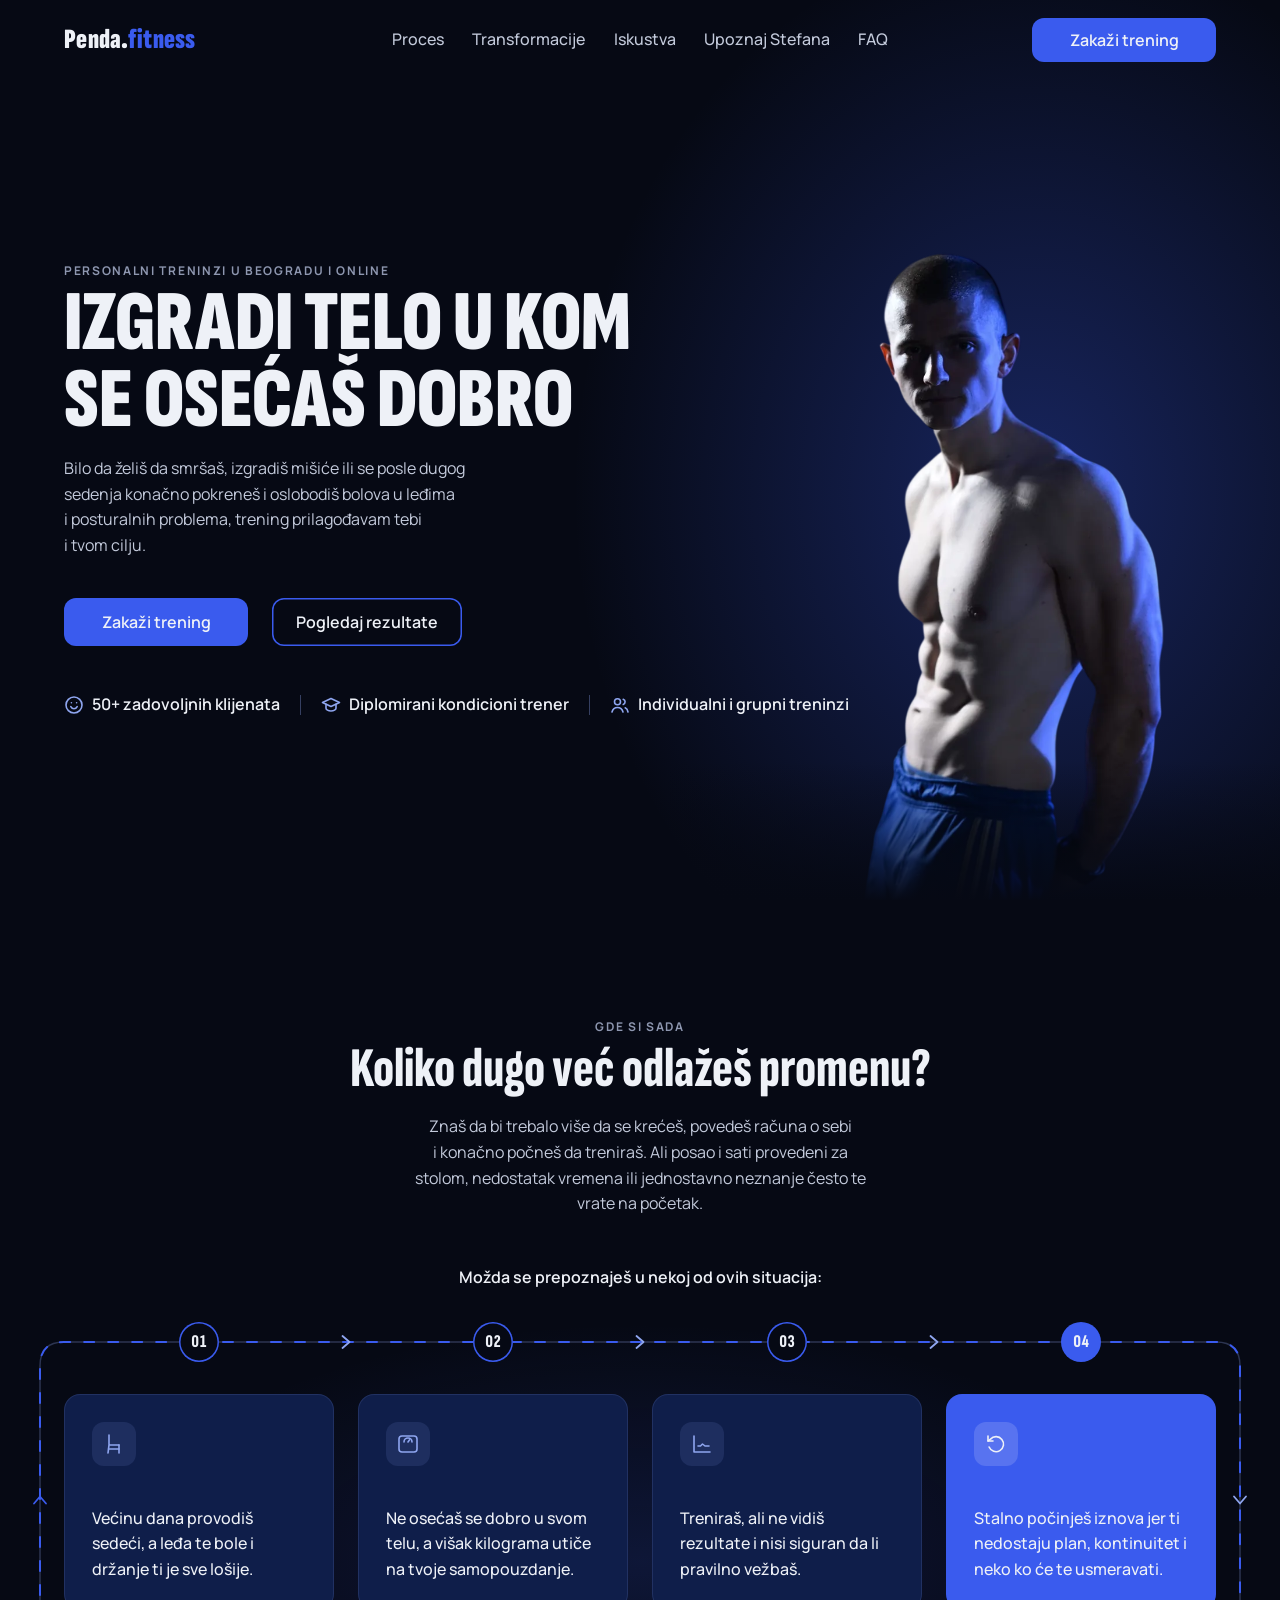
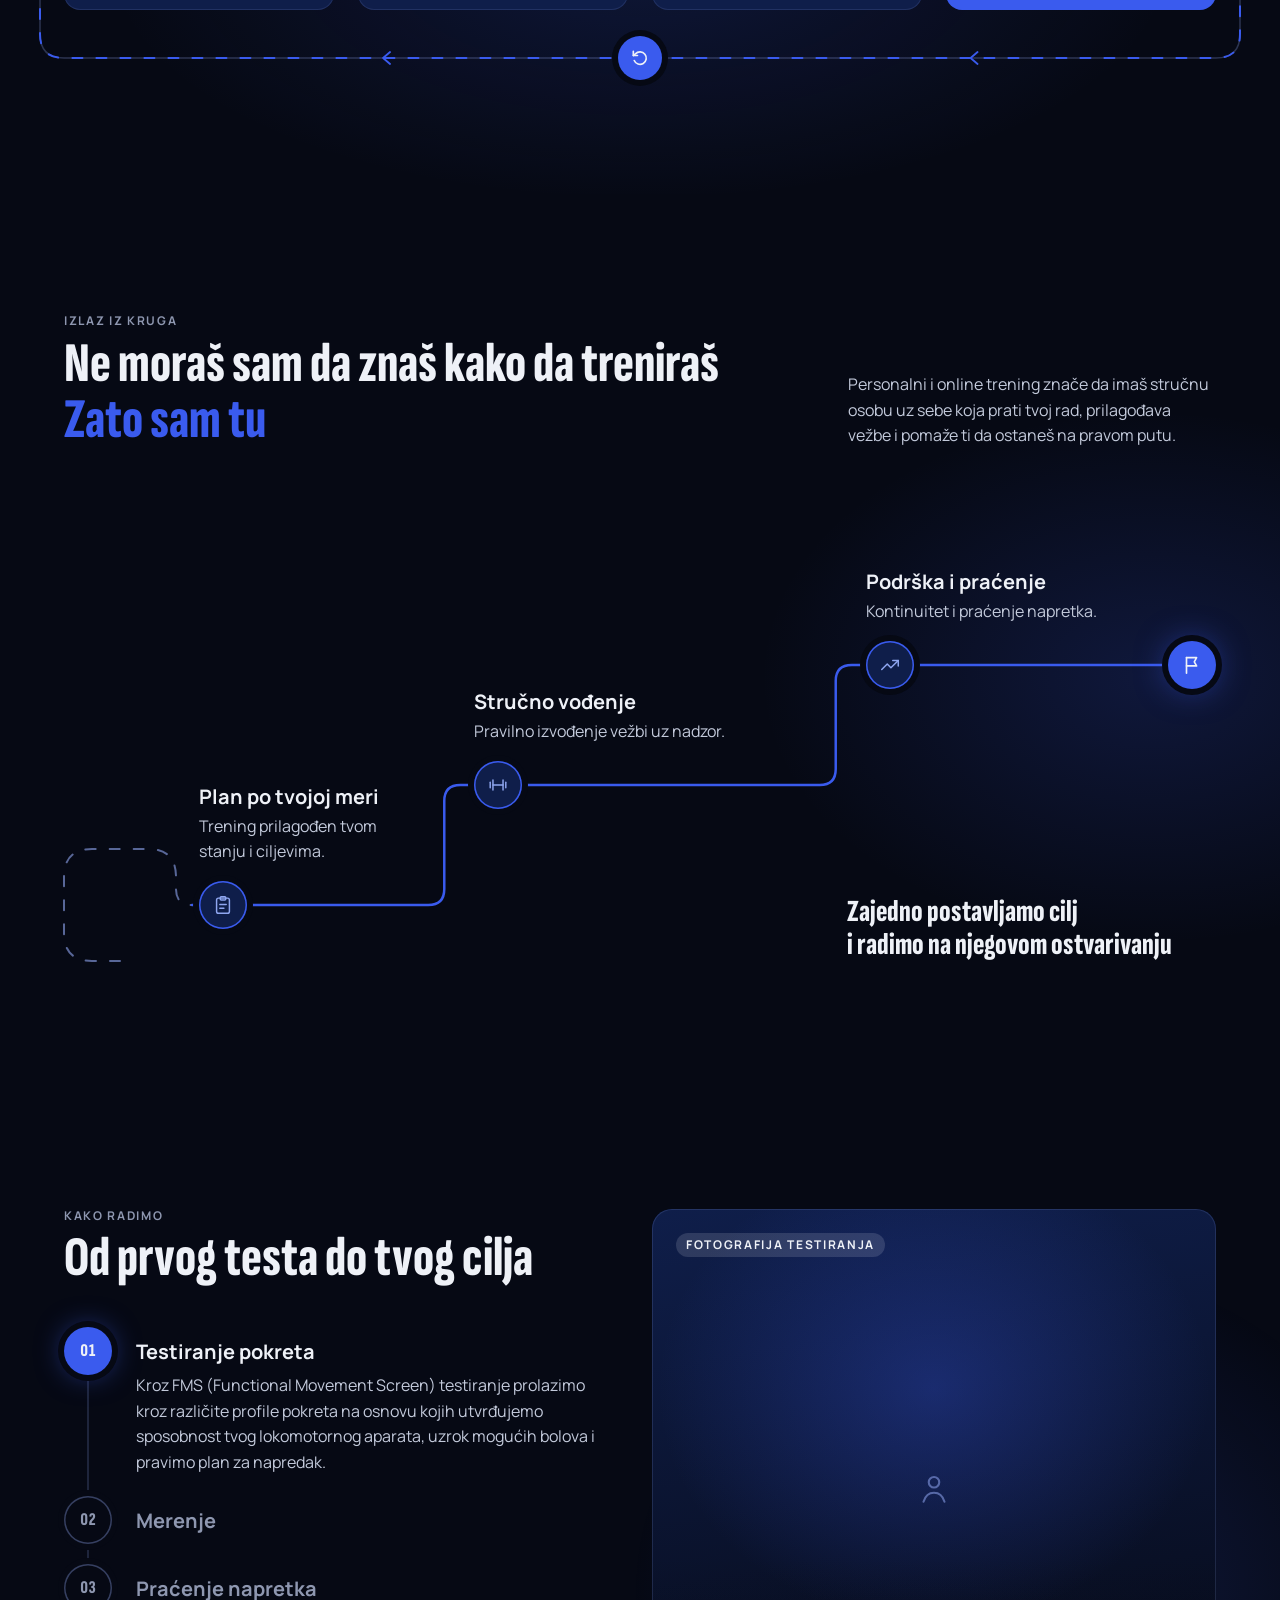
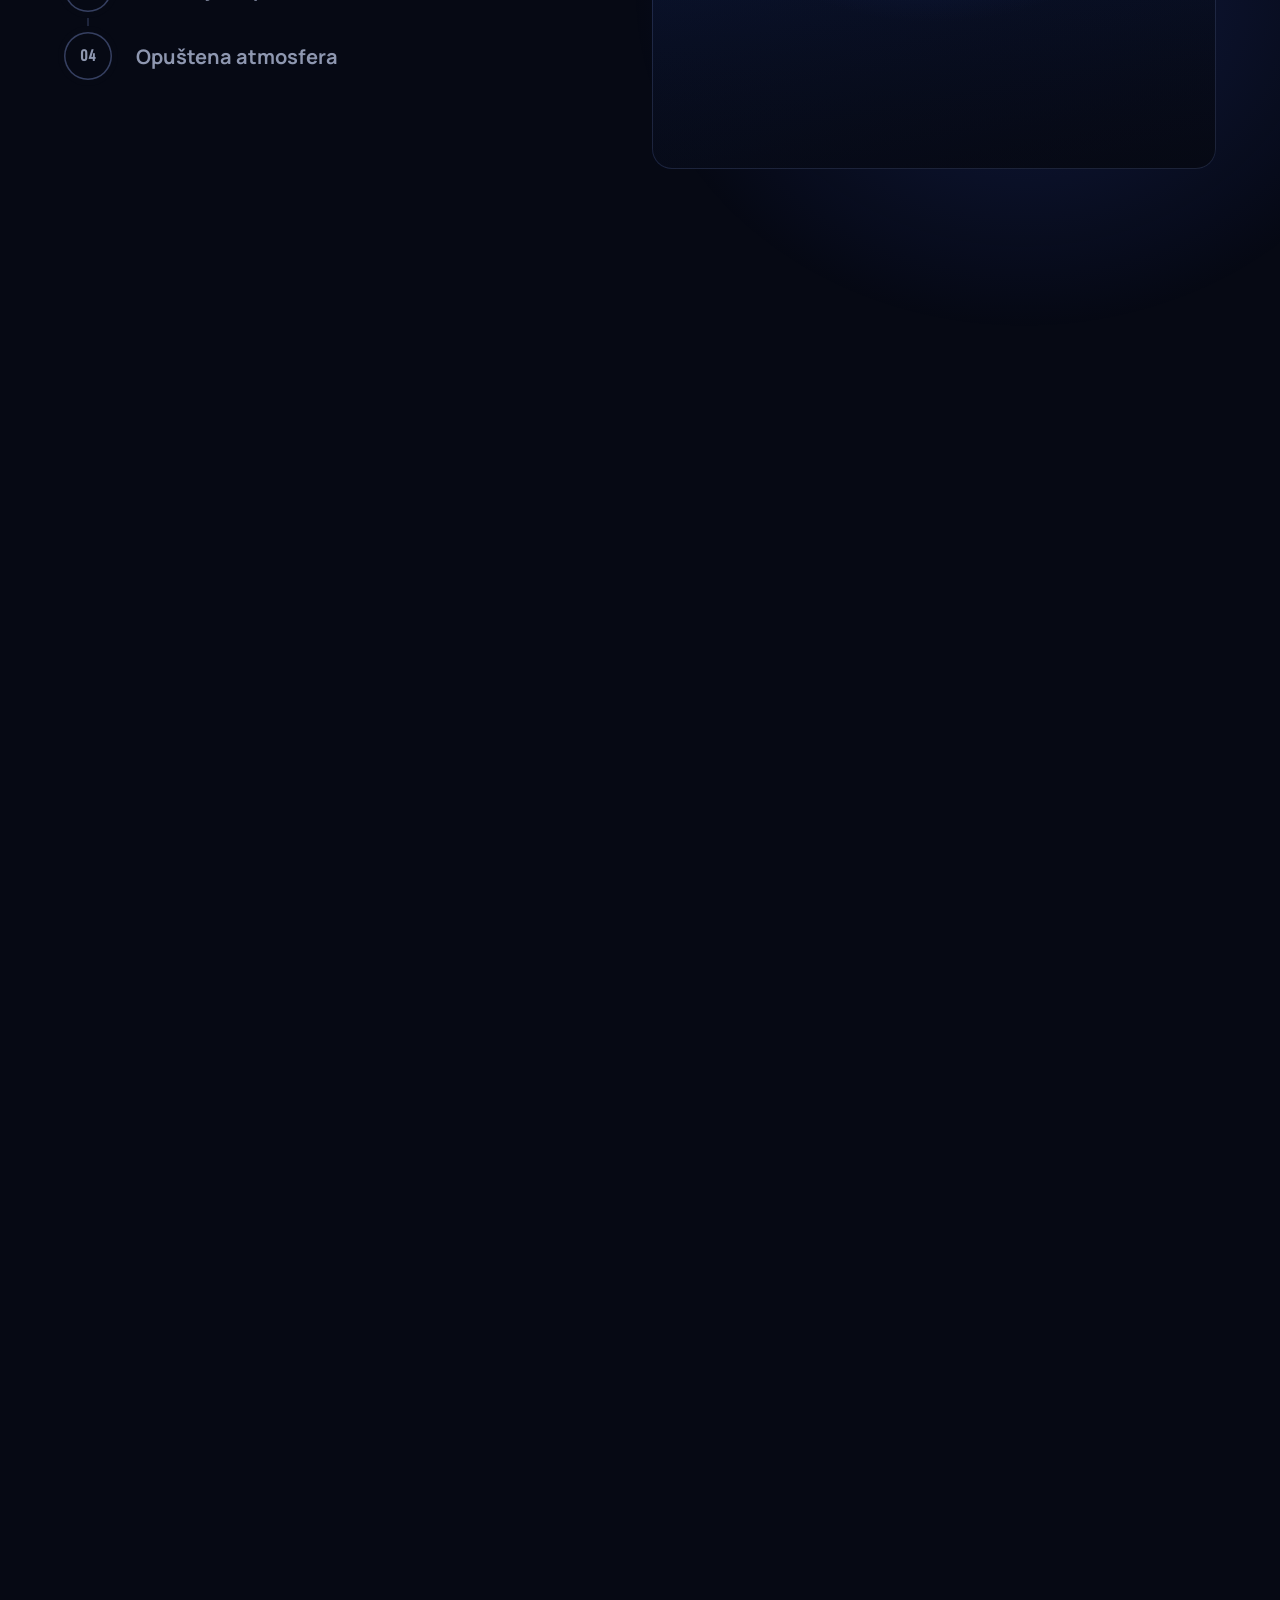
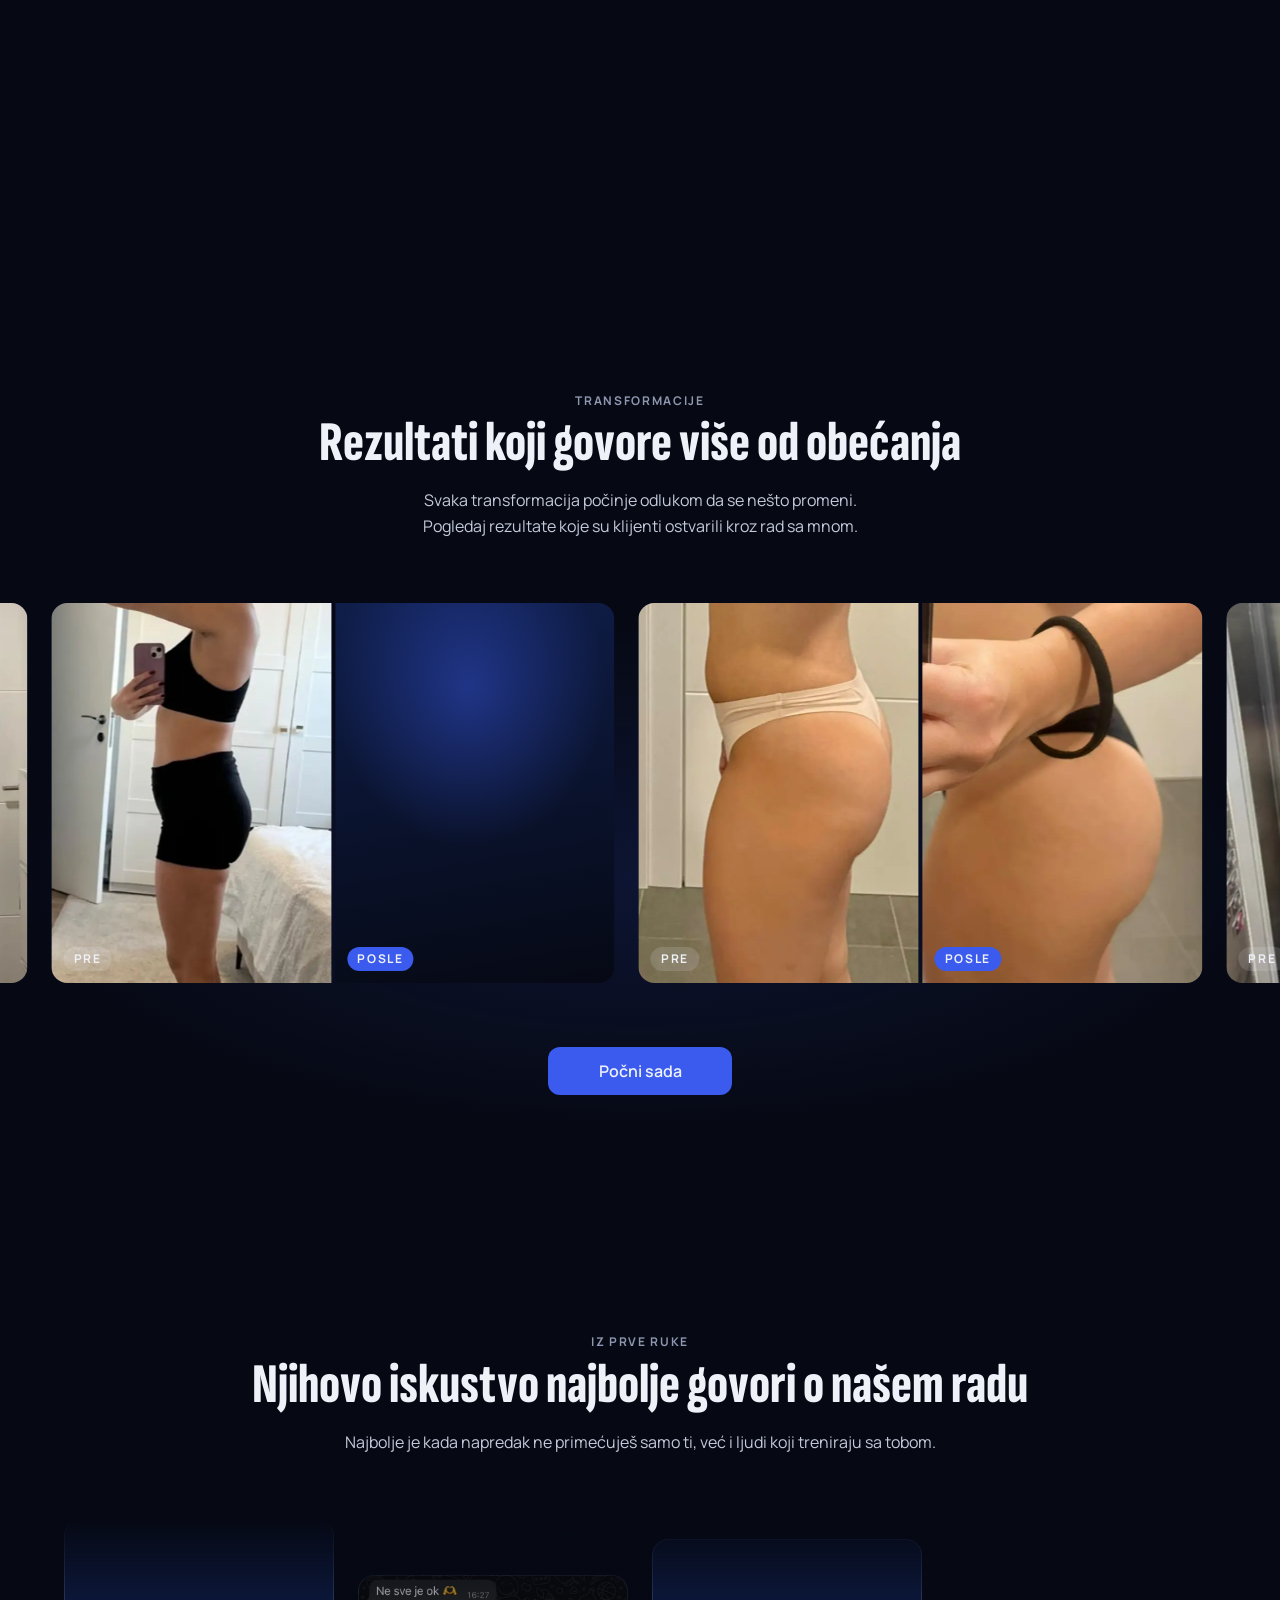
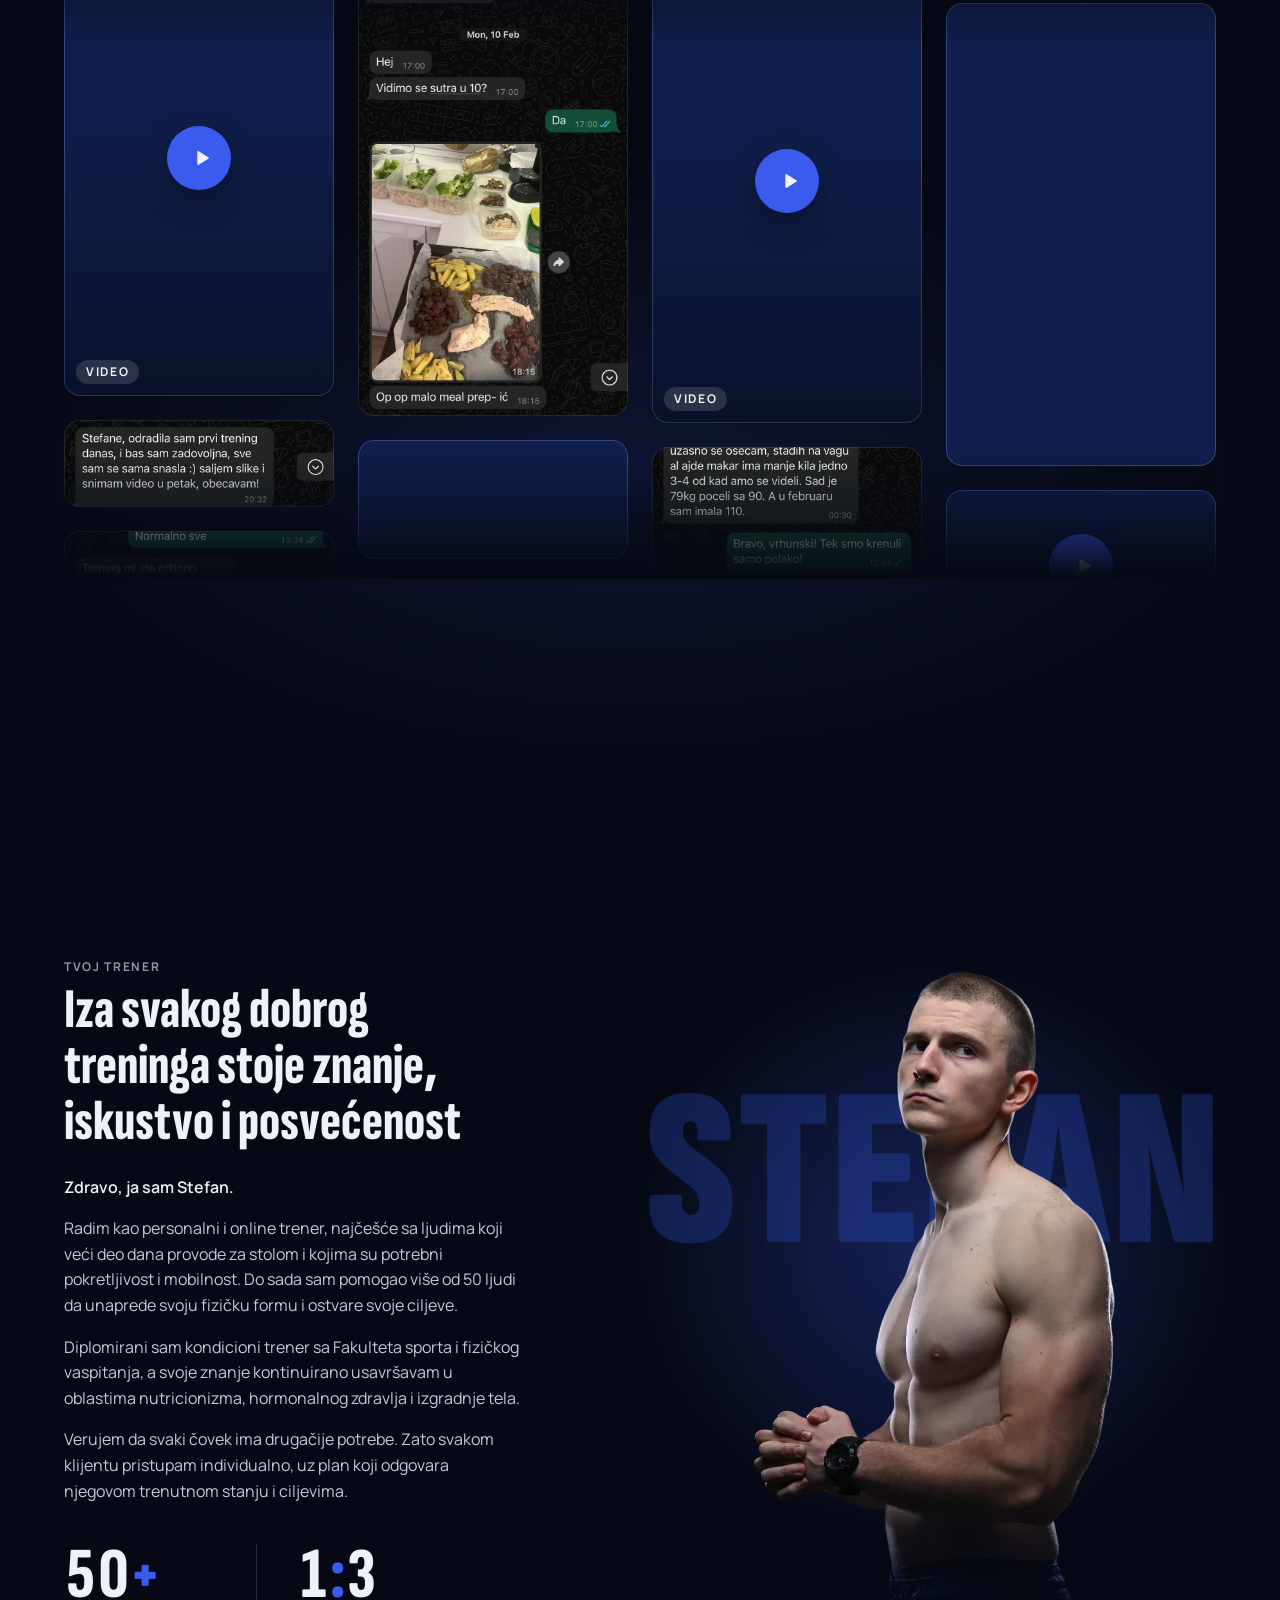
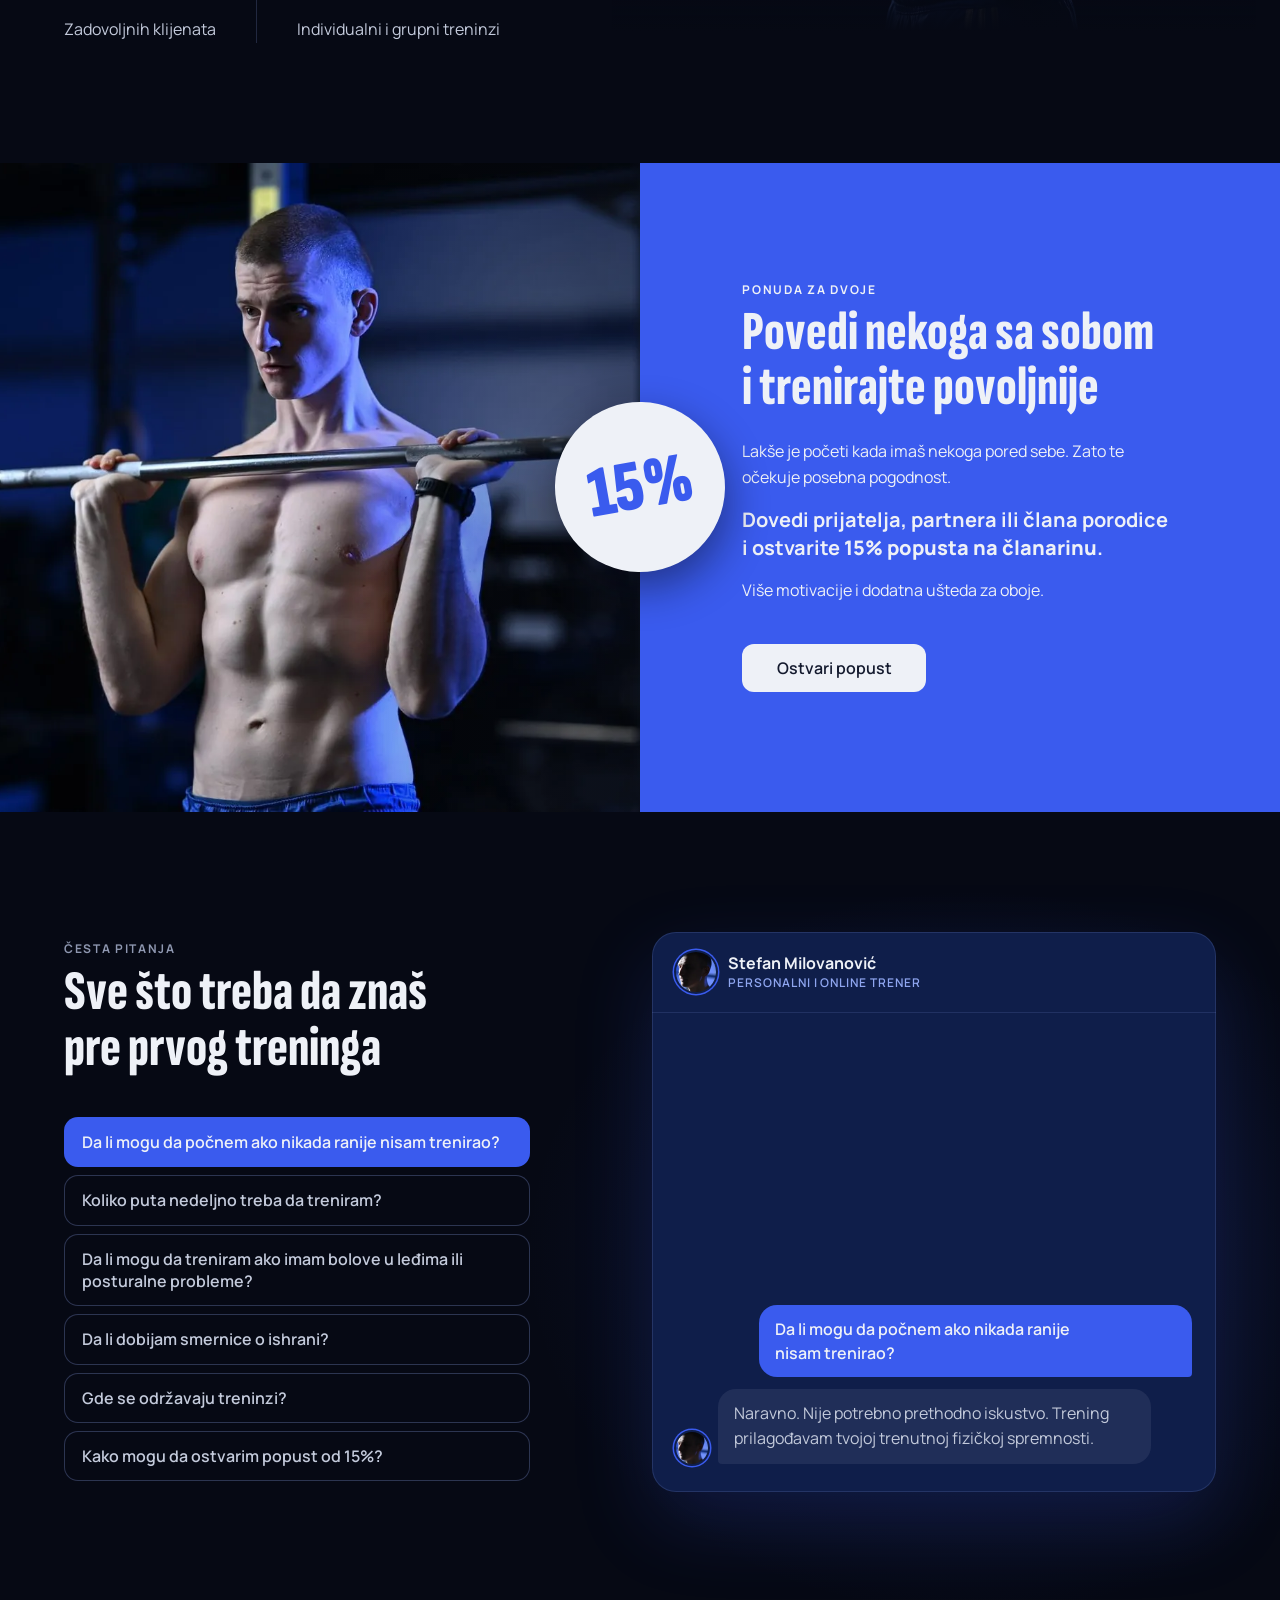
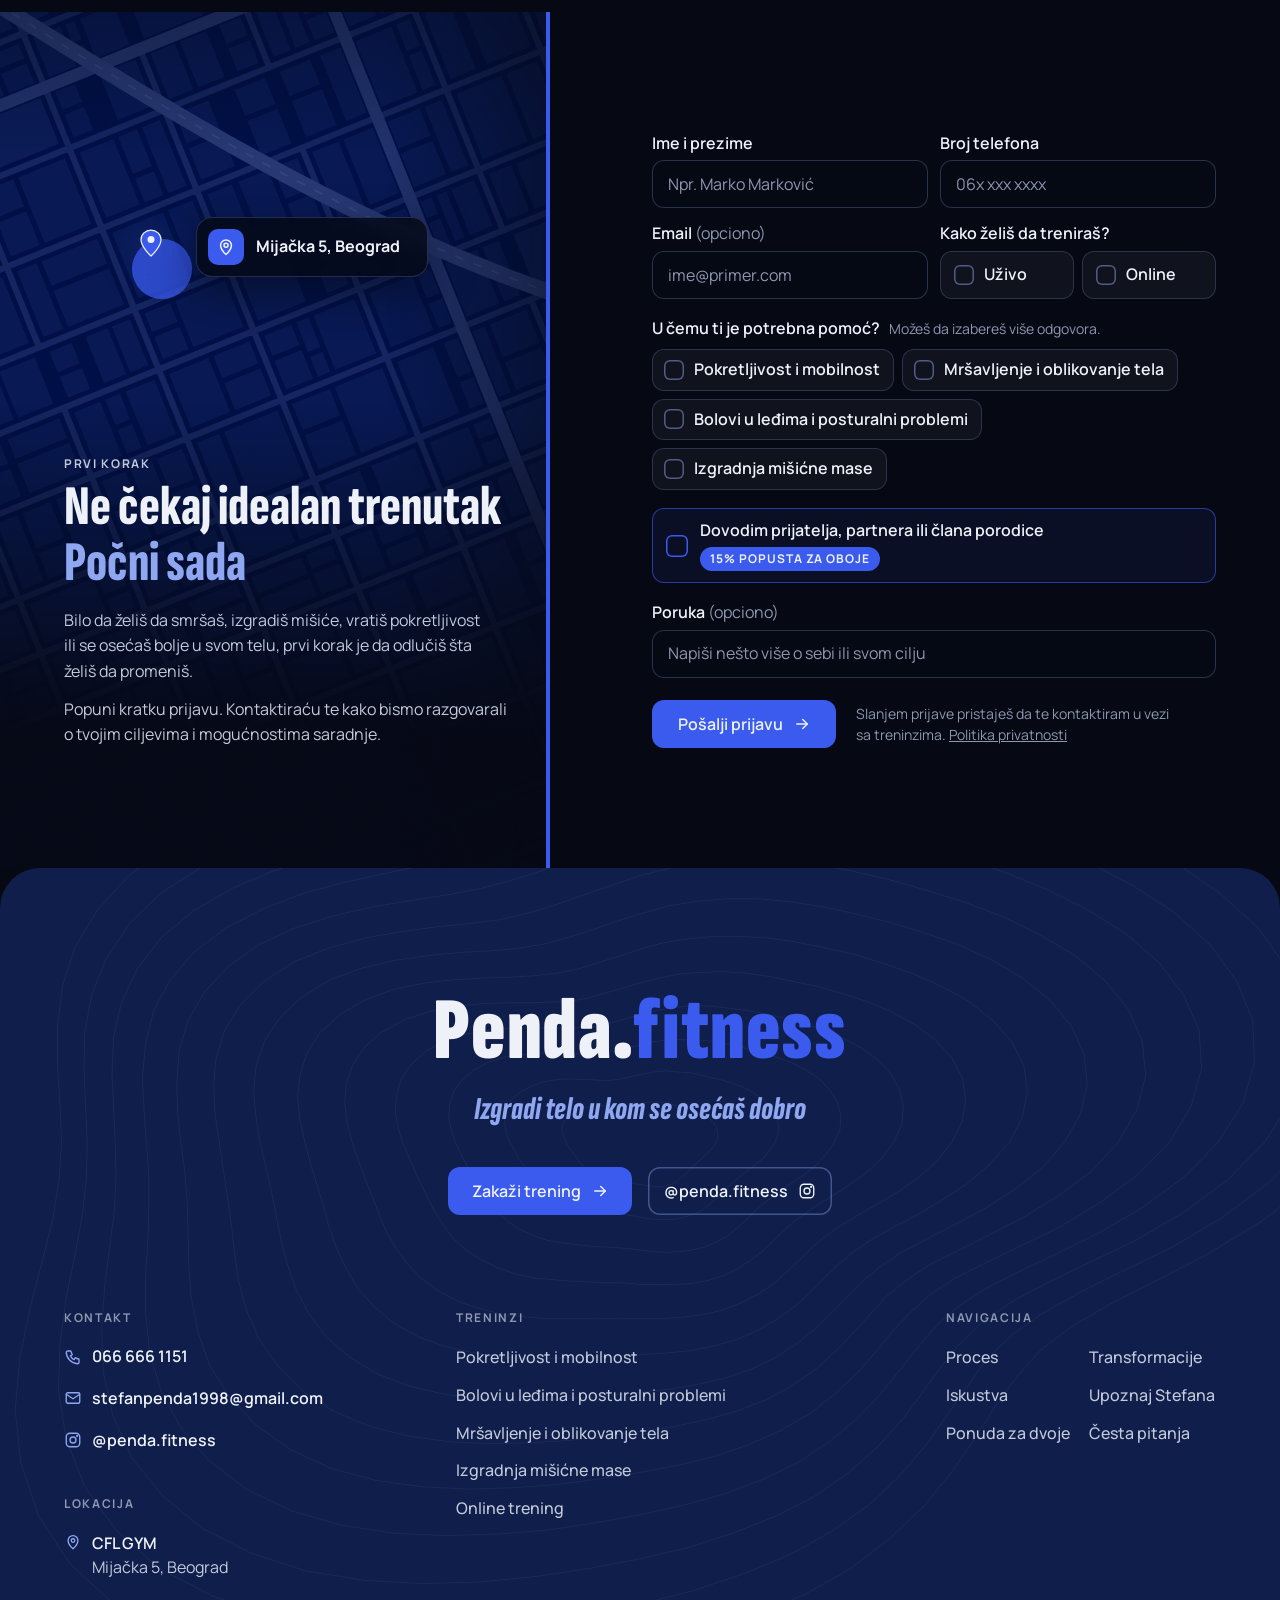
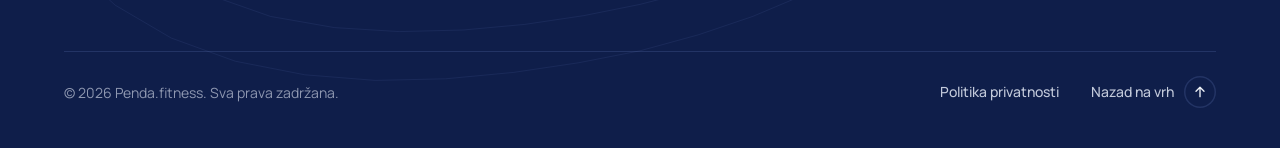
==== index.html @ 7a4b817a "Prave transformacije i utisci, kompaktna forma - Proces: bez brojeva na fotografijama - Transformaci" ====
<!doctype html>
<html lang="sr-Latn">
<head>
<meta charset="utf-8">
<meta name="viewport" content="width=device-width, initial-scale=1, viewport-fit=cover">
<title>Personalni i online trener Beograd | Stefan Milovanović | Penda.fitness</title>
<meta name="description" content="Personalni i online treninzi sa diplomiranim kondicionim trenerom Stefanom Milovanovićem. Za sve koji puno sede: mobilnost, bolovi u leđima, držanje, mršavljenje.">
<link rel="canonical" href="https://penda.fitness/">
<meta name="theme-color" content="#060914">
<meta name="robots" content="index, follow, max-image-preview:large">
<meta property="og:type" content="website">
<meta property="og:locale" content="sr_RS">
<meta property="og:site_name" content="Penda.fitness">
<meta property="og:title" content="Personalni i online trener Beograd | Stefan Milovanović | Penda.fitness">
<meta property="og:description" content="Personalni i online treninzi sa diplomiranim kondicionim trenerom Stefanom Milovanovićem. Za sve koji puno sede: mobilnost, bolovi u leđima, držanje, mršavljenje.">
<meta property="og:url" content="https://penda.fitness/">
<meta property="og:image" content="https://penda.fitness/assets/img/og.jpg">
<meta property="og:image:width" content="1200">
<meta property="og:image:height" content="630">
<meta property="og:image:alt" content="Penda.fitness, personalni i online treninzi sa Stefanom Milovanovićem">
<meta name="twitter:card" content="summary_large_image">
<link rel="icon" href="data:,">
<link rel="preload" href="assets/fonts/sofia.woff2" as="font" type="font/woff2" crossorigin>
<link rel="preload" href="assets/fonts/manrope.woff2" as="font" type="font/woff2" crossorigin>
<link rel="stylesheet" href="assets/css/style.css?v=20261106f">
<script type="application/ld+json">{"@context":"https://schema.org","@graph":[{"@type":"WebSite","@id":"https://penda.fitness/#website","url":"https://penda.fitness/","name":"Penda.fitness","inLanguage":"sr-Latn"},{"@type":["LocalBusiness","SportsActivityLocation"],"@id":"https://penda.fitness/#biz","name":"Penda.fitness","description":"Personalni treninzi u Beogradu i online treninzi: pokretljivost i mobilnost, bolovi u leđima i posturalni problemi, mršavljenje i oblikovanje tela, izgradnja mišićne mase.","url":"https://penda.fitness/","image":"https://penda.fitness/assets/img/og.jpg","telephone":"+381666661151","email":"stefanpenda1998@gmail.com","address":{"@type":"PostalAddress","streetAddress":"Mijačka 5","addressLocality":"Beograd","addressCountry":"RS"},"location":{"@type":"ExerciseGym","name":"CFL GYM","address":{"@type":"PostalAddress","streetAddress":"Mijačka 5","addressLocality":"Beograd","addressCountry":"RS"}},"areaServed":{"@type":"City","name":"Beograd"},"sameAs":["https://www.instagram.com/penda.fitness/"],"founder":{"@id":"https://penda.fitness/#stefan"}},{"@type":"Person","@id":"https://penda.fitness/#stefan","name":"Stefan Milovanović","jobTitle":"Diplomirani kondicioni trener","worksFor":{"@id":"https://penda.fitness/#biz"},"sameAs":["https://www.instagram.com/penda.fitness/"],"alumniOf":{"@type":"CollegeOrUniversity","name":"Fakultet sporta i fizičkog vaspitanja"}},{"@type":"FAQPage","@id":"https://penda.fitness/#faq","mainEntity":[{"@type":"Question","name":"Da li mogu da počnem ako nikada ranije nisam trenirao?","acceptedAnswer":{"@type":"Answer","text":"Naravno. Nije potrebno prethodno iskustvo. Trening prilagođavam tvojoj trenutnoj fizičkoj spremnosti."}},{"@type":"Question","name":"Koliko puta nedeljno treba da treniram?","acceptedAnswer":{"@type":"Answer","text":"To zavisi od tvog cilja, mogućnosti i rasporeda. Zajedno ćemo odrediti učestalost koja ti odgovara."}},{"@type":"Question","name":"Da li mogu da treniram ako imam bolove u leđima ili posturalne probleme?","acceptedAnswer":{"@type":"Answer","text":"Da. Ljudi sa bolovima u leđima i posturalnim problemima, uključujući i one sa diskus hernijom, deo su mog svakodnevnog rada. Pre prvog treninga procenjujem tvoje stanje, a vežbe biram tako da rasterete i postepeno ojačaju leđa, uz poštovanje preporuka tvog lekara."}},{"@type":"Question","name":"Da li dobijam smernice o ishrani?","acceptedAnswer":{"@type":"Answer","text":"Da. Mogu da ti pružim smernice iz oblasti nutricionizma koje podržavaju tvoje ciljeve."}},{"@type":"Question","name":"Gde se održavaju treninzi?","acceptedAnswer":{"@type":"Answer","text":"Personalni treninzi se održavaju uživo u teretani CFL GYM na adresi Mijačka 5, Beograd. Online trening radiš gde god ti odgovara, uz moj plan i praćenje."}},{"@type":"Question","name":"Kako mogu da ostvarim popust od 15%?","acceptedAnswer":{"@type":"Answer","text":"Povedi prijatelja, partnera ili člana porodice i oboje ostvarujete 15% popusta na članarinu, prema uslovima ponude."}}]}]}</script>
</head>
<body class="no-js">
<script>document.body.classList.replace("no-js","js")</script>
<a class="skip" href="#sadrzaj">Preskoči na sadržaj</a>
<header class="hdr" id="hdr">
  <div class="wrap hdr__in">
    <a class="logo" href="#top" aria-label="Penda.fitness, početak stranice">Penda.<span>fitness</span></a>
    <nav class="hdr__nav" aria-label="Glavni meni"><a href="#proces">Proces</a><a href="#transformacije">Transformacije</a><a href="#iskustva">Iskustva</a><a href="#stefan">Upoznaj Stefana</a><a href="#faq">FAQ</a></nav>
    <a class="btn btn--primary hdr__cta" href="#prijava">Zakaži trening</a>
    <button class="burger" type="button" aria-label="Otvori meni" aria-expanded="false" aria-controls="meni"><svg class="bars" width="24" height="24" viewBox="0 0 24 24" fill="none" stroke="currentColor" stroke-width="1.8" stroke-linecap="round" stroke-linejoin="round" aria-hidden="true"><path d="M4 7h16"/><path d="M4 12h16"/><path d="M4 17h16"/></svg><svg class="x" width="24" height="24" viewBox="0 0 24 24" fill="none" stroke="currentColor" stroke-width="1.8" stroke-linecap="round" stroke-linejoin="round" aria-hidden="true"><path d="M6 6l12 12"/><path d="M18 6L6 18"/></svg></button>
  </div>
</header>
<div class="menu" id="meni" aria-label="Meni">
  <nav class="menu__nav" aria-label="Meni za telefon"><a href="#proces">Proces</a><a href="#transformacije">Transformacije</a><a href="#iskustva">Iskustva</a><a href="#stefan">Upoznaj Stefana</a><a href="#faq">FAQ</a></nav>
  <div class="menu__foot">
    <a class="btn btn--primary btn--block" href="#prijava">Zakaži trening</a>
    <div class="menu__contact">
      <a href="tel:+381666661151"><svg width="18" height="18" viewBox="0 0 24 24" fill="none" stroke="currentColor" stroke-width="1.8" stroke-linecap="round" stroke-linejoin="round" aria-hidden="true"><path d="M5 4h4l2 5-2.5 1.5a11 11 0 0 0 5 5L15 13l5 2v4a2 2 0 0 1-2 2A16 16 0 0 1 3 6a2 2 0 0 1 2-2"/></svg>066 666 1151</a>
      <a href="https://www.instagram.com/penda.fitness/" target="_blank" rel="noopener"><svg width="18" height="18" viewBox="0 0 24 24" fill="none" stroke="currentColor" stroke-width="1.8" stroke-linecap="round" stroke-linejoin="round" aria-hidden="true"><rect x="3" y="3" width="18" height="18" rx="5"/><circle cx="12" cy="12" r="4"/><circle cx="17.5" cy="6.5" r="0.6" fill="currentColor"/></svg>@penda.fitness</a>
    </div>
  </div>
</div>
<main id="sadrzaj">
<section class="hero" id="top">
  <div class="hero__glow" aria-hidden="true"></div>
  <div class="wrap hero__grid">
    <div class="hero__copy">
      <span class="eyebrow">Personalni treninzi u Beogradu i online</span>
      <h1>Izgradi telo u kom<br>se osećaš dobro</h1>
      <p class="hero__p">Bilo da želiš da smršaš, izgradiš mišiće ili se posle dugog sedenja konačno pokreneš i oslobodiš bolova u leđima i posturalnih problema, trening prilagođavam tebi i tvom&nbsp;cilju.</p>
      <div class="hero__actions">
        <a class="btn btn--primary" href="#prijava">Zakaži trening</a>
        <a class="btn btn--outline" href="#transformacije">Pogledaj rezultate</a>
      </div>
      <ul class="proof"><li><svg width="20" height="20" viewBox="0 0 20 20" fill="none" stroke="currentColor" stroke-width="1.6" stroke-linecap="round" stroke-linejoin="round" aria-hidden="true"><circle cx="10" cy="10" r="8"/><path d="M6.8 11.6c.8 1.4 1.9 2.1 3.2 2.1s2.4-.7 3.2-2.1"/><path d="M7.4 7.8h.01"/><path d="M12.6 7.8h.01"/></svg><span>50+ zadovoljnih klijenata</span></li><li class="sep" aria-hidden="true"></li><li><svg width="20" height="20" viewBox="0 0 20 20" fill="none" stroke="currentColor" stroke-width="1.6" stroke-linecap="round" stroke-linejoin="round" aria-hidden="true"><path d="M1.5 7.5L10 3.5l8.5 4L10 11.5z"/><path d="M5 9.3v3.9c0 1.4 2.2 2.8 5 2.8s5-1.4 5-2.8V9.3"/></svg><span>Diplomirani kondicioni trener</span></li><li class="sep" aria-hidden="true"></li><li><svg width="20" height="20" viewBox="0 0 20 20" fill="none" stroke="currentColor" stroke-width="1.6" stroke-linecap="round" stroke-linejoin="round" aria-hidden="true"><circle cx="7.5" cy="6.8" r="3"/><path d="M2 17c.8-2.9 2.8-4.5 5.5-4.5s4.7 1.6 5.5 4.5"/><path d="M13.2 4.2a2.8 2.8 0 0 1 0 5.3"/><path d="M15.2 12.8c1.4.6 2.4 1.9 2.8 4.2"/></svg><span>Individualni i grupni treninzi</span></li></ul>
    </div>
    <div class="hero__media">
      <img src="assets/img/stefan-hero.webp" width="800" height="1201" alt="Stefan Milovanović, diplomirani kondicioni trener" fetchpriority="high" decoding="async">
    </div>
  </div>
</section>
<section class="sec problem" aria-labelledby="problem-h">
  <div class="wrap">
    <div class="head">
      <span class="eyebrow">Gde si sada</span>
      <h2 class="h2" id="problem-h">Koliko dugo već <br class="br-m">odlažeš promenu?</h2>
    </div>
    <p class="lead">Znaš da bi trebalo više da se krećeš, povedeš računa o sebi i konačno počneš da treniraš. Ali posao i sati provedeni za stolom, nedostatak vremena ili jednostavno neznanje često te vrate na&nbsp;početak.</p>
    <p class="problem__ask">Možda se prepoznaješ u nekoj od ovih situacija:</p>
    <div class="loop" data-loop>
      <svg class="loop__svg" aria-hidden="true"></svg>
      <ol class="loop__list"><li class="loop__item"><span class="loop__num" aria-hidden="true">01</span><div class="loop__card"><span class="loop__ic"><svg width="24" height="24" viewBox="0 0 24 24" fill="none" stroke="currentColor" stroke-width="1.6" stroke-linecap="round" stroke-linejoin="round" aria-hidden="true"><path d="M7 3v9a1 1 0 0 0 1 1h9"/><path d="M7 13l-1 8"/><path d="M17 13v8"/><path d="M6.6 17h10.4"/></svg></span><span>Većinu dana provodiš sedeći, a leđa te bole i držanje ti je sve&nbsp;lošije.</span></div></li><li class="loop__item"><span class="loop__num" aria-hidden="true">02</span><div class="loop__card"><span class="loop__ic"><svg width="24" height="24" viewBox="0 0 24 24" fill="none" stroke="currentColor" stroke-width="1.6" stroke-linecap="round" stroke-linejoin="round" aria-hidden="true"><rect x="3" y="4" width="18" height="16" rx="3"/><path d="M8 10a4 4 0 0 1 8 0"/><path d="M12 10l1.6-2.2"/></svg></span><span>Ne osećaš se dobro u svom telu, a višak kilograma utiče na tvoje&nbsp;samopouzdanje.</span></div></li><li class="loop__item"><span class="loop__num" aria-hidden="true">03</span><div class="loop__card"><span class="loop__ic"><svg width="24" height="24" viewBox="0 0 24 24" fill="none" stroke="currentColor" stroke-width="1.6" stroke-linecap="round" stroke-linejoin="round" aria-hidden="true"><path d="M4 4v16h16"/><path d="M8 14h2.5l2-2 2.5 2H19"/></svg></span><span>Treniraš, ali ne vidiš rezultate i&nbsp;nisi siguran da&nbsp;li pravilno&nbsp;vežbaš.</span></div></li><li class="loop__item loop__item--hot"><span class="loop__num" aria-hidden="true">04</span><div class="loop__card"><span class="loop__ic"><svg width="24" height="24" viewBox="0 0 24 24" fill="none" stroke="currentColor" stroke-width="1.6" stroke-linecap="round" stroke-linejoin="round" aria-hidden="true"><path d="M4 4v5h5"/><path d="M5.1 15a7.5 7.5 0 1 0 1.4-7.9L4 9"/></svg></span><span>Stalno počinješ iznova jer ti nedostaju plan, kontinuitet i neko ko će te&nbsp;usmeravati.</span></div></li></ol>
      <span class="loop__again" aria-hidden="true"><svg width="20" height="20" viewBox="0 0 24 24" fill="none" stroke="currentColor" stroke-width="2" stroke-linecap="round" stroke-linejoin="round" aria-hidden="true"><path d="M4 4v5h5"/><path d="M5.1 15a7.5 7.5 0 1 0 1.4-7.9L4 9"/></svg></span>
    </div>
  </div>
</section>
<section class="sec resenje" aria-labelledby="resenje-h">
  <div class="wrap">
    <div class="resenje__top">
      <div class="head">
        <span class="eyebrow">Izlaz iz kruga</span>
        <h2 class="h2" id="resenje-h">Ne moraš sam da znaš kako da treniraš<br><span class="blue">Zato sam tu</span></h2>
      </div>
      <p>Personalni i online trening znače da imaš stručnu osobu uz sebe koja prati tvoj rad, prilagođava vežbe i pomaže ti da ostaneš na pravom&nbsp;putu.</p>
    </div>
    <div class="rs">
      <p class="statement">Zajedno postavljamo cilj <br class="br-d">i radimo na njegovom&nbsp;ostvarivanju</p>
      <div class="mini"><svg viewBox="-8 0 360 160" role="presentation" aria-hidden="true"><defs><radialGradient id="mg"><stop offset="0" stop-color="#3A5BEE" stop-opacity=".55"/><stop offset="1" stop-color="#3A5BEE" stop-opacity="0"/></radialGradient></defs><path class="flow" d="M28 142 H16 Q0 142 0 126 V102 Q0 86 16 86 H40 Q56 86 56 102 V106 Q56 114 64 114" stroke="#8FA6F0" stroke-opacity=".6" stroke-width="2" stroke-dasharray="6 8" stroke-linecap="round" fill="none"/><path d="M64 114 H124 Q132 114 132 106 V82 Q132 74 140 74 H212 Q220 74 220 66 V42 Q220 34 228 34 H300" stroke="#3A5BEE" stroke-width="2.5" stroke-linecap="round" stroke-linejoin="round" fill="none"/><circle cx="94" cy="114" r="18" fill="#060914"/><circle cx="94" cy="114" r="13.25" fill="#0F1E4A" stroke="#3A5BEE" stroke-width="1.5"/><g transform="translate(87.0 107.0) scale(0.5833333333333334)" fill="none" stroke="#8FA6F0" stroke-width="3.09" stroke-linecap="round" stroke-linejoin="round"><rect x="5" y="4.5" width="14" height="16.5" rx="2"/><rect x="9" y="3" width="6" height="3.5" rx="1"/><path d="M8.5 11.5h7"/><path d="M8.5 15.5h4.5"/></g><circle cx="176" cy="74" r="18" fill="#060914"/><circle cx="176" cy="74" r="13.25" fill="#0F1E4A" stroke="#3A5BEE" stroke-width="1.5"/><g transform="translate(169.0 67.0) scale(0.5833333333333334)" fill="none" stroke="#8FA6F0" stroke-width="3.09" stroke-linecap="round" stroke-linejoin="round"><path d="M6.5 6.5v11"/><path d="M17.5 6.5v11"/><path d="M3.5 9v6"/><path d="M20.5 9v6"/><path d="M6.5 12h11"/></g><circle cx="264" cy="34" r="18" fill="#060914"/><circle cx="264" cy="34" r="13.25" fill="#0F1E4A" stroke="#3A5BEE" stroke-width="1.5"/><g transform="translate(257.0 27.0) scale(0.5833333333333334)" fill="none" stroke="#8FA6F0" stroke-width="3.09" stroke-linecap="round" stroke-linejoin="round"><path d="M3 17l6-6 4 4 8-8"/><path d="M15 7h6v6"/></g><circle cx="320" cy="34" r="34" fill="url(#mg)"/><circle cx="320" cy="34" r="24" fill="#060914"/><circle cx="320" cy="34" r="20" fill="#3A5BEE"/><g transform="translate(311.0 25.0) scale(0.75)" fill="none" stroke="#EEF1F7" stroke-width="2.40" stroke-linecap="round" stroke-linejoin="round"><path d="M6 21V4"/><path d="M6 4h11l-2.5 4.5L17 13H6"/></g></svg></div>
      <ol class="rsteps"><li class="rstep rstep--1"><span class="rstep__ic"><svg width="22" height="22" viewBox="0 0 24 24" fill="none" stroke="currentColor" stroke-width="1.6" stroke-linecap="round" stroke-linejoin="round" aria-hidden="true"><rect x="5" y="4.5" width="14" height="16.5" rx="2"/><rect x="9" y="3" width="6" height="3.5" rx="1"/><path d="M8.5 11.5h7"/><path d="M8.5 15.5h4.5"/></svg></span><div><h3>Plan po tvojoj meri</h3><p>Trening prilagođen tvom stanju i&nbsp;ciljevima.</p></div></li><li class="rstep rstep--2"><span class="rstep__ic"><svg width="22" height="22" viewBox="0 0 24 24" fill="none" stroke="currentColor" stroke-width="1.6" stroke-linecap="round" stroke-linejoin="round" aria-hidden="true"><path d="M6.5 6.5v11"/><path d="M17.5 6.5v11"/><path d="M3.5 9v6"/><path d="M20.5 9v6"/><path d="M6.5 12h11"/></svg></span><div><h3>Stručno vođenje</h3><p>Pravilno izvođenje vežbi uz&nbsp;nadzor.</p></div></li><li class="rstep rstep--3"><span class="rstep__ic"><svg width="22" height="22" viewBox="0 0 24 24" fill="none" stroke="currentColor" stroke-width="1.6" stroke-linecap="round" stroke-linejoin="round" aria-hidden="true"><path d="M3 17l6-6 4 4 8-8"/><path d="M15 7h6v6"/></svg></span><div><h3>Podrška i praćenje</h3><p>Kontinuitet i praćenje&nbsp;napretka.</p></div></li></ol>
      <div class="path" aria-hidden="true"><svg class="path__svg"></svg><span class="path__node path__node--end"><svg width="22" height="22" viewBox="0 0 24 24" fill="none" stroke="currentColor" stroke-width="1.8" stroke-linecap="round" stroke-linejoin="round" aria-hidden="true"><path d="M6 21V4"/><path d="M6 4h11l-2.5 4.5L17 13H6"/></svg></span></div>
    </div>
  </div>
</section>
<section class="proces" id="proces" aria-labelledby="proces-h">
  <div class="proces__track" data-proces>
    <div class="proces__stage">
      <div class="wrap proces__grid">
        <div class="proces__copy">
          <div class="head">
            <span class="eyebrow">Kako radimo</span>
            <h2 class="h2" id="proces-h">Od prvog testa do tvog&nbsp;cilja</h2>
          </div>
          <ol class="proces__list">
            <li class="proces__item is-on">
              <div class="proces__img"><div class="proces__ph"><svg width="32" height="32" viewBox="0 0 24 24" fill="none" stroke="currentColor" stroke-width="1.4" stroke-linecap="round" stroke-linejoin="round" aria-hidden="true"><circle cx="12" cy="7.5" r="3.5"/><path d="M5 20.5c1.2-4 3.8-6 7-6s5.8 2 7 6"/></svg><span class="tag">Fotografija testiranja</span></div></div>
              <span class="proces__n" aria-hidden="true">01</span>
              <div><h3>Testiranje&nbsp;pokreta</h3><div class="proces__more"><p>Kroz FMS (Functional Movement Screen) testiranje prolazimo kroz različite profile pokreta na osnovu kojih utvrđujemo sposobnost tvog lokomotornog aparata, uzrok mogućih bolova i pravimo plan za&nbsp;napredak.</p></div></div>
            </li>
            <li class="proces__item">
              <div class="proces__img"><img src="assets/img/proces-merenje.webp" width="780" height="1040" alt="Stefan Milovanović meri obim struka klijenta" loading="lazy" decoding="async" style="object-position:50% 18%"></div>
              <span class="proces__n" aria-hidden="true">02</span>
              <div><h3>Merenje</h3><div class="proces__more"><p>Uzimamo meru svih relevantnih delova tela (butine, struk, grudi,&nbsp;ruke).</p></div></div>
            </li>
            <li class="proces__item">
              <div class="proces__img"><img src="assets/img/proces-napredak.webp" width="780" height="1040" alt="Stefan Milovanović sa klijentkinjom beleži napredak u svesku" loading="lazy" decoding="async" style="object-position:44% 62%"></div>
              <span class="proces__n" aria-hidden="true">03</span>
              <div><h3>Praćenje&nbsp;napretka</h3><div class="proces__more"><p>Vršimo redovan monitoring procesa, pratimo jasno napredak kroz napredak na treningu, redovno slikanje i&nbsp;merenje.</p></div></div>
            </li>
            <li class="proces__item">
              <div class="proces__img"><img src="assets/img/proces-atmosfera.webp" width="900" height="660" alt="Stefan Milovanović i klijentkinja nasmejani posle treninga" loading="lazy" decoding="async" style="object-position:22% 50%"></div>
              <span class="proces__n" aria-hidden="true">04</span>
              <div><h3>Opuštena&nbsp;atmosfera</h3><div class="proces__more"><p>Uz dobru i opuštenu atmosferu trening nije muka, poenta je da zavoliš proces koji te vodi do&nbsp;cilja!</p></div></div>
            </li>
          </ol>
          <div class="proces__dots" aria-hidden="true"><span class="on"></span><span></span><span></span><span></span></div>
        </div>
        <div class="proces__frame" aria-hidden="true">
          <div class="proces__shot proces__ph"><svg width="32" height="32" viewBox="0 0 24 24" fill="none" stroke="currentColor" stroke-width="1.4" stroke-linecap="round" stroke-linejoin="round"><circle cx="12" cy="7.5" r="3.5"/><path d="M5 20.5c1.2-4 3.8-6 7-6s5.8 2 7 6"/></svg><span class="tag">Fotografija testiranja</span></div>
          <img class="proces__shot" src="assets/img/proces-merenje.webp" width="780" height="1040" alt="" loading="lazy" decoding="async" style="object-position:50% 24%">
          <img class="proces__shot" src="assets/img/proces-napredak.webp" width="780" height="1040" alt="" loading="lazy" decoding="async" style="object-position:50% 58%">
          <img class="proces__shot" src="assets/img/proces-atmosfera.webp" width="900" height="660" alt="" loading="lazy" decoding="async" style="object-position:25% 50%">
        </div>
      </div>
    </div>
  </div>
</section>
<section class="sec trans" id="transformacije" aria-labelledby="trans-h">
  <div class="wrap">
    <div class="head head--center">
      <span class="eyebrow">Transformacije</span>
      <h2 class="h2" id="trans-h">Rezultati koji govore više od obećanja</h2>
    </div>
    <p class="lead">Svaka transformacija počinje odlukom da se nešto promeni. Pogledaj rezultate koje su klijenti ostvarili kroz rad sa&nbsp;mnom.</p>
  </div>
  <div class="marquee" data-marquee role="region" aria-label="Rezultati klijenata, prevuci za pregled">
    <div class="track"><div class="pair"><div class="ph"><img src="assets/img/transformacije/t01-pre.webp" width="570" height="760" alt="Klijentkinja pre početka treninga" loading="lazy" decoding="async" draggable="false"><span class="tag">Pre</span></div><div class="ph ph--after"><img src="assets/img/transformacije/t01-posle.webp" width="570" height="760" alt="Klijentkinja posle treninga" loading="lazy" decoding="async" draggable="false"><span class="tag">Posle</span></div></div><div class="pair"><div class="ph"><img src="assets/img/transformacije/t02-pre.webp" width="570" height="760" alt="Klijentkinja pre početka treninga" loading="lazy" decoding="async" draggable="false"><span class="tag">Pre</span></div><div class="ph ph--after"><img src="assets/img/transformacije/t02-posle.webp" width="570" height="760" alt="Klijentkinja posle treninga" loading="lazy" decoding="async" draggable="false"><span class="tag">Posle</span></div></div><div class="pair"><div class="ph"><img src="assets/img/transformacije/t03-pre.webp" width="570" height="760" alt="Klijentkinja pre početka treninga" loading="lazy" decoding="async" draggable="false"><span class="tag">Pre</span></div><div class="ph ph--after"><img src="assets/img/transformacije/t03-posle.webp" width="570" height="760" alt="Klijentkinja posle treninga" loading="lazy" decoding="async" draggable="false"><span class="tag">Posle</span></div></div><div class="pair"><div class="ph"><img src="assets/img/transformacije/t04-pre.webp" width="570" height="760" alt="Klijent pre početka treninga" loading="lazy" decoding="async" draggable="false"><span class="tag">Pre</span></div><div class="ph ph--after"><img src="assets/img/transformacije/t04-posle.webp" width="570" height="760" alt="Klijent posle treninga" loading="lazy" decoding="async" draggable="false"><span class="tag">Posle</span></div></div><div class="pair"><div class="ph"><img src="assets/img/transformacije/t05-pre.webp" width="570" height="760" alt="Klijentkinja pre početka treninga" loading="lazy" decoding="async" draggable="false"><span class="tag">Pre</span></div><div class="ph ph--after"><img src="assets/img/transformacije/t05-posle.webp" width="570" height="760" alt="Klijentkinja posle treninga" loading="lazy" decoding="async" draggable="false"><span class="tag">Posle</span></div></div><div class="pair"><div class="ph"><img src="assets/img/transformacije/t06-pre.webp" width="570" height="760" alt="Klijent pre početka treninga" loading="lazy" decoding="async" draggable="false"><span class="tag">Pre</span></div><div class="ph ph--after"><img src="assets/img/transformacije/t06-posle.webp" width="570" height="760" alt="Klijent posle treninga" loading="lazy" decoding="async" draggable="false"><span class="tag">Posle</span></div></div><div class="pair"><div class="ph"><img src="assets/img/transformacije/t07-pre.webp" width="570" height="760" alt="Klijent pre početka treninga" loading="lazy" decoding="async" draggable="false"><span class="tag">Pre</span></div><div class="ph ph--after"><img src="assets/img/transformacije/t07-posle.webp" width="570" height="760" alt="Klijent posle treninga" loading="lazy" decoding="async" draggable="false"><span class="tag">Posle</span></div></div><div class="pair"><div class="ph"><img src="assets/img/transformacije/t08-pre.webp" width="570" height="760" alt="Klijentkinja pre početka treninga" loading="lazy" decoding="async" draggable="false"><span class="tag">Pre</span></div><div class="ph ph--after"><img src="assets/img/transformacije/t08-posle.webp" width="570" height="760" alt="Klijentkinja posle treninga" loading="lazy" decoding="async" draggable="false"><span class="tag">Posle</span></div></div><div class="pair"><div class="ph"><img src="assets/img/transformacije/t09-pre.webp" width="570" height="760" alt="Klijentkinja pre početka treninga" loading="lazy" decoding="async" draggable="false"><span class="tag">Pre</span></div><div class="ph ph--after"><img src="assets/img/transformacije/t09-posle.webp" width="570" height="760" alt="Klijentkinja posle treninga" loading="lazy" decoding="async" draggable="false"><span class="tag">Posle</span></div></div><div class="pair"><div class="ph"><img src="assets/img/transformacije/t10-pre.webp" width="570" height="760" alt="Klijentkinja pre početka treninga" loading="lazy" decoding="async" draggable="false"><span class="tag">Pre</span></div><div class="ph ph--after"><img src="assets/img/transformacije/t10-posle.webp" width="570" height="760" alt="Klijentkinja posle treninga" loading="lazy" decoding="async" draggable="false"><span class="tag">Posle</span></div></div><div class="pair"><div class="ph"><img src="assets/img/transformacije/t11-pre.webp" width="570" height="760" alt="Klijentkinja pre početka treninga" loading="lazy" decoding="async" draggable="false"><span class="tag">Pre</span></div><div class="ph ph--after"><img src="assets/img/transformacije/t11-posle.webp" width="570" height="760" alt="Klijentkinja posle treninga" loading="lazy" decoding="async" draggable="false"><span class="tag">Posle</span></div></div><div class="pair"><div class="ph"><img src="assets/img/transformacije/t12-pre.webp" width="570" height="760" alt="Klijentkinja pre početka treninga" loading="lazy" decoding="async" draggable="false"><span class="tag">Pre</span></div><div class="ph ph--after"><img src="assets/img/transformacije/t12-posle.webp" width="570" height="760" alt="Klijentkinja posle treninga" loading="lazy" decoding="async" draggable="false"><span class="tag">Posle</span></div></div><div class="pair" aria-hidden="true"><div class="ph"><img src="assets/img/transformacije/t01-pre.webp" width="570" height="760" alt="" loading="lazy" decoding="async" draggable="false"><span class="tag">Pre</span></div><div class="ph ph--after"><img src="assets/img/transformacije/t01-posle.webp" width="570" height="760" alt="" loading="lazy" decoding="async" draggable="false"><span class="tag">Posle</span></div></div><div class="pair" aria-hidden="true"><div class="ph"><img src="assets/img/transformacije/t02-pre.webp" width="570" height="760" alt="" loading="lazy" decoding="async" draggable="false"><span class="tag">Pre</span></div><div class="ph ph--after"><img src="assets/img/transformacije/t02-posle.webp" width="570" height="760" alt="" loading="lazy" decoding="async" draggable="false"><span class="tag">Posle</span></div></div><div class="pair" aria-hidden="true"><div class="ph"><img src="assets/img/transformacije/t03-pre.webp" width="570" height="760" alt="" loading="lazy" decoding="async" draggable="false"><span class="tag">Pre</span></div><div class="ph ph--after"><img src="assets/img/transformacije/t03-posle.webp" width="570" height="760" alt="" loading="lazy" decoding="async" draggable="false"><span class="tag">Posle</span></div></div><div class="pair" aria-hidden="true"><div class="ph"><img src="assets/img/transformacije/t04-pre.webp" width="570" height="760" alt="" loading="lazy" decoding="async" draggable="false"><span class="tag">Pre</span></div><div class="ph ph--after"><img src="assets/img/transformacije/t04-posle.webp" width="570" height="760" alt="" loading="lazy" decoding="async" draggable="false"><span class="tag">Posle</span></div></div><div class="pair" aria-hidden="true"><div class="ph"><img src="assets/img/transformacije/t05-pre.webp" width="570" height="760" alt="" loading="lazy" decoding="async" draggable="false"><span class="tag">Pre</span></div><div class="ph ph--after"><img src="assets/img/transformacije/t05-posle.webp" width="570" height="760" alt="" loading="lazy" decoding="async" draggable="false"><span class="tag">Posle</span></div></div><div class="pair" aria-hidden="true"><div class="ph"><img src="assets/img/transformacije/t06-pre.webp" width="570" height="760" alt="" loading="lazy" decoding="async" draggable="false"><span class="tag">Pre</span></div><div class="ph ph--after"><img src="assets/img/transformacije/t06-posle.webp" width="570" height="760" alt="" loading="lazy" decoding="async" draggable="false"><span class="tag">Posle</span></div></div><div class="pair" aria-hidden="true"><div class="ph"><img src="assets/img/transformacije/t07-pre.webp" width="570" height="760" alt="" loading="lazy" decoding="async" draggable="false"><span class="tag">Pre</span></div><div class="ph ph--after"><img src="assets/img/transformacije/t07-posle.webp" width="570" height="760" alt="" loading="lazy" decoding="async" draggable="false"><span class="tag">Posle</span></div></div><div class="pair" aria-hidden="true"><div class="ph"><img src="assets/img/transformacije/t08-pre.webp" width="570" height="760" alt="" loading="lazy" decoding="async" draggable="false"><span class="tag">Pre</span></div><div class="ph ph--after"><img src="assets/img/transformacije/t08-posle.webp" width="570" height="760" alt="" loading="lazy" decoding="async" draggable="false"><span class="tag">Posle</span></div></div><div class="pair" aria-hidden="true"><div class="ph"><img src="assets/img/transformacije/t09-pre.webp" width="570" height="760" alt="" loading="lazy" decoding="async" draggable="false"><span class="tag">Pre</span></div><div class="ph ph--after"><img src="assets/img/transformacije/t09-posle.webp" width="570" height="760" alt="" loading="lazy" decoding="async" draggable="false"><span class="tag">Posle</span></div></div><div class="pair" aria-hidden="true"><div class="ph"><img src="assets/img/transformacije/t10-pre.webp" width="570" height="760" alt="" loading="lazy" decoding="async" draggable="false"><span class="tag">Pre</span></div><div class="ph ph--after"><img src="assets/img/transformacije/t10-posle.webp" width="570" height="760" alt="" loading="lazy" decoding="async" draggable="false"><span class="tag">Posle</span></div></div><div class="pair" aria-hidden="true"><div class="ph"><img src="assets/img/transformacije/t11-pre.webp" width="570" height="760" alt="" loading="lazy" decoding="async" draggable="false"><span class="tag">Pre</span></div><div class="ph ph--after"><img src="assets/img/transformacije/t11-posle.webp" width="570" height="760" alt="" loading="lazy" decoding="async" draggable="false"><span class="tag">Posle</span></div></div><div class="pair" aria-hidden="true"><div class="ph"><img src="assets/img/transformacije/t12-pre.webp" width="570" height="760" alt="" loading="lazy" decoding="async" draggable="false"><span class="tag">Pre</span></div><div class="ph ph--after"><img src="assets/img/transformacije/t12-posle.webp" width="570" height="760" alt="" loading="lazy" decoding="async" draggable="false"><span class="tag">Posle</span></div></div></div>
    <div class="dragc" aria-hidden="true"><div class="dragc__in"><svg width="10" height="10" viewBox="0 0 24 24" fill="none" stroke="currentColor" stroke-width="2.6" stroke-linecap="round" stroke-linejoin="round" aria-hidden="true"><path d="M15 5l-7 7 7 7"/></svg><span>Prevuci</span><svg width="10" height="10" viewBox="0 0 24 24" fill="none" stroke="currentColor" stroke-width="2.6" stroke-linecap="round" stroke-linejoin="round" aria-hidden="true"><path d="M9 5l7 7-7 7"/></svg></div></div>
  </div>
  <div class="wrap"><a class="btn btn--primary" href="#prijava">Počni sada</a></div>
</section>
<section class="sec iskustva" id="iskustva" aria-labelledby="iskustva-h">
  <div class="wrap">
    <div class="head head--center">
      <span class="eyebrow">Iz prve ruke</span>
      <h2 class="h2" id="iskustva-h">Njihovo iskustvo najbolje <br class="br-m">govori o našem radu</h2>
    </div>
    <p class="lead">Najbolje je kada napredak ne primećuješ samo ti, već i ljudi koji treniraju sa&nbsp;tobom.</p>
    <div class="pin" data-pin>
      <div class="pin__sticky">
        <div class="zone"><div class="col"><div class="col__in"><button class="shot shot--video" type="button" style="aspect-ratio:480/848" data-video="assets/video/utisak-09.mp4"><img src="assets/img/utisci/utisak-09.webp" width="480" height="848" alt="" loading="lazy" decoding="async"><span class="shot__play" aria-hidden="true"><svg width="22" height="22" viewBox="0 0 24 24" fill="currentColor" aria-hidden="true"><path d="M8 5.5v13a1 1 0 0 0 1.5.86l10.5-6.5a1 1 0 0 0 0-1.72L9.5 4.64A1 1 0 0 0 8 5.5z"/></svg></span><span class="tag" aria-hidden="true">Video</span><span class="sr-only">Pusti video utisak klijentkinje</span></button><button class="shot" type="button" style="aspect-ratio:840/271"><img src="assets/img/utisci/utisak-01.webp" width="840" height="271" alt="Poruka klijentkinje: Stefane, odradila sam prvi trening danas i baš sam zadovoljna, sve sam se sama snašla. Šaljem slike i snimam video u petak, obećavam!" loading="lazy" decoding="async"></button><button class="shot" type="button" style="aspect-ratio:840/467"><img src="assets/img/utisci/utisak-05.webp" width="840" height="467" alt="Poruke klijentkinje: Trening mi ide odlično. Ubila sam gluteus sa bulgarian splits. Juče odradila 3. trening, nakon svakog treninga odradim i 20 min kardio" loading="lazy" decoding="async"></button></div></div><div class="col"><div class="col__in"><button class="shot" type="button" style="aspect-ratio:738/1205"><img src="assets/img/utisci/utisak-03.webp" width="738" height="1205" alt="Prepiska sa klijentkinjom: dogovor za trening u 10 i fotografija pripremljenih obroka, uz poruku: Op op, malo meal prep-ić" loading="lazy" decoding="async"></button><button class="shot" type="button" style="aspect-ratio:840/370"><img src="assets/img/utisci/utisak-02.webp" width="840" height="370" alt="Poruka klijentkinje: Stefane, napravićeš pravu zverku od mene" loading="lazy" decoding="async"></button><button class="shot" type="button" style="aspect-ratio:738/375"><img src="assets/img/utisci/utisak-08.webp" width="738" height="375" alt="Prepiska sa klijentkinjom: svi su primetili da je smršala i pitaju koliko. Stefan odgovara: Baš si divna! Neka samo nagađaju, a mi spremamo još veću promenu!" loading="lazy" decoding="async"></button></div></div><div class="col"><div class="col__in"><button class="shot shot--video" type="button" style="aspect-ratio:464/832" data-video="assets/video/utisak-10.mp4"><img src="assets/img/utisci/utisak-10.webp" width="464" height="832" alt="" loading="lazy" decoding="async"><span class="shot__play" aria-hidden="true"><svg width="22" height="22" viewBox="0 0 24 24" fill="currentColor" aria-hidden="true"><path d="M8 5.5v13a1 1 0 0 0 1.5.86l10.5-6.5a1 1 0 0 0 0-1.72L9.5 4.64A1 1 0 0 0 8 5.5z"/></svg></span><span class="tag" aria-hidden="true">Video</span><span class="sr-only">Pusti video utisak klijenta</span></button><button class="shot" type="button" style="aspect-ratio:840/391"><img src="assets/img/utisci/utisak-07.webp" width="840" height="391" alt="Prepiska sa klijentkinjom: ima manje kilograma od kad smo se videli, sada je 79 kg, počeli smo sa 90, a u februaru je imala 110. Stefan odgovara: Bravo, vrhunski! Tek smo krenuli, samo polako!" loading="lazy" decoding="async"></button><button class="shot" type="button" style="aspect-ratio:840/187"><img src="assets/img/utisci/utisak-06.webp" width="840" height="187" alt="Poruka klijentkinje: Obimi su pali u struku, ali noge i bokovi su se malo povećali, za 1 cm" loading="lazy" decoding="async"></button></div></div><div class="col"><div class="col__in"><button class="shot" type="button" style="aspect-ratio:738/1265"><img src="assets/img/utisci/utisak-04.webp" width="738" height="1265" alt="Prepiska sa klijentkinjom: fotografija obroka spakovanih za tri dana. Stefan pita koliko joj je trebalo, a ona odgovara da je to manje od 45 minuta, sa merenjem, seckanjem i pakovanjem" loading="lazy" decoding="async"></button><button class="shot shot--video" type="button" style="aspect-ratio:1024/576" data-video="assets/video/utisak-11.mp4"><img src="assets/img/utisci/utisak-11.webp" width="1024" height="576" alt="" loading="lazy" decoding="async"><span class="shot__play" aria-hidden="true"><svg width="22" height="22" viewBox="0 0 24 24" fill="currentColor" aria-hidden="true"><path d="M8 5.5v13a1 1 0 0 0 1.5.86l10.5-6.5a1 1 0 0 0 0-1.72L9.5 4.64A1 1 0 0 0 8 5.5z"/></svg></span><span class="tag" aria-hidden="true">Video</span><span class="sr-only">Pusti video utisak klijenta</span></button></div></div></div>
        <div class="mask mask--t" aria-hidden="true"></div>
        <div class="mask mask--b" aria-hidden="true"></div>
      </div>
    </div>
  </div>
</section>
<div class="lb" id="lb" role="dialog" aria-modal="true" aria-label="Utisak klijenta">
  <div class="lb__box"><button class="lb__x" type="button" aria-label="Zatvori"><svg width="18" height="18" viewBox="0 0 24 24" fill="none" stroke="currentColor" stroke-width="2" stroke-linecap="round" stroke-linejoin="round" aria-hidden="true"><path d="M6 6l12 12"/><path d="M18 6L6 18"/></svg></button></div>
</div>
<section class="sec stefan" id="stefan" aria-labelledby="stefan-h">
  <div class="wrap stefan__grid">
    <div class="stefan__copy">
      <div class="head">
        <span class="eyebrow">Tvoj trener</span>
        <h2 class="h2" id="stefan-h">Iza svakog dobrog<br>treninga stoje znanje,<br>iskustvo i posvećenost</h2>
      </div>
      <div class="stefan__text">
        <p class="hi">Zdravo, ja sam Stefan.</p>
        <p>Radim kao personalni i online trener, najčešće sa ljudima koji veći deo dana provode za stolom i kojima su potrebni pokretljivost i mobilnost. Do sada sam pomogao više od 50&nbsp;ljudi da unaprede svoju fizičku formu i ostvare svoje&nbsp;ciljeve.</p>
        <p>Diplomirani sam kondicioni trener sa Fakulteta sporta i fizičkog vaspitanja, a svoje znanje kontinuirano usavršavam u oblastima nutricionizma, hormonalnog zdravlja i izgradnje&nbsp;tela.</p>
        <p>Verujem da svaki čovek ima drugačije potrebe. Zato svakom klijentu pristupam individualno, uz plan koji odgovara njegovom trenutnom stanju i&nbsp;ciljevima.</p>
      </div>
      <div class="stats">
        <div><b>50<span>+</span></b><span>Zadovoljnih&nbsp;klijenata</span></div>
        <i aria-hidden="true"></i>
        <div><b>1<span>:</span>3</b><span>Individualni i grupni&nbsp;treninzi</span></div>
      </div>
    </div>
    <div class="figure">
      <span class="figure__name" aria-hidden="true">STEFAN</span>
      <span class="figure__glow" aria-hidden="true"></span>
      <img src="assets/img/stefan-portret.webp" width="800" height="1201" alt="Stefan Milovanović, diplomirani kondicioni trener" loading="lazy" decoding="async">
    </div>
  </div>
</section>
<section class="ponuda" id="ponuda" aria-labelledby="ponuda-h">
  <div class="ponuda__img" role="img" aria-label="Stefan Milovanović sa šipkom u teretani">
    <div class="sticker" aria-hidden="true"><b>15%</b></div>
  </div>
  <div class="ponuda__copy">
    <div class="ponuda__in">
      <div class="head">
        <span class="eyebrow">Ponuda za dvoje</span>
        <h2 class="h2" id="ponuda-h">Povedi nekoga sa sobom<br>i trenirajte povoljnije</h2>
      </div>
      <p class="p1">Lakše je početi kada imaš nekoga pored sebe. Zato te očekuje posebna&nbsp;pogodnost.</p>
      <p class="p2">Dovedi prijatelja, partnera ili člana porodice i&nbsp;ostvarite <strong>15% popusta na&nbsp;članarinu</strong>.</p>
      <p class="p3">Više motivacije i dodatna ušteda za&nbsp;oboje.</p>
      <a class="btn btn--light" href="#prijava" data-duo>Ostvari popust</a>
    </div>
  </div>
</section>
<section class="sec faq" id="faq" aria-labelledby="faq-h">
  <div class="wrap faq__grid">
    <div class="faq__side">
      <div class="head">
        <span class="eyebrow">Česta pitanja</span>
        <h2 class="h2" id="faq-h">Sve što treba da znaš <br class="br-m">pre prvog treninga</h2>
      </div>
      <div class="chips chips--d" role="group" aria-label="Izaberi pitanje"><button class="chip" type="button" aria-pressed="true" aria-controls="qa0" data-q="0">Da li mogu da počnem ako nikada ranije nisam&nbsp;trenirao?</button><button class="chip" type="button" aria-pressed="false" aria-controls="qa1" data-q="1">Koliko puta nedeljno treba da&nbsp;treniram?</button><button class="chip" type="button" aria-pressed="false" aria-controls="qa2" data-q="2">Da li mogu da treniram ako imam bolove u leđima ili posturalne&nbsp;probleme?</button><button class="chip" type="button" aria-pressed="false" aria-controls="qa3" data-q="3">Da li dobijam smernice o&nbsp;ishrani?</button><button class="chip" type="button" aria-pressed="false" aria-controls="qa4" data-q="4">Gde se održavaju&nbsp;treninzi?</button><button class="chip" type="button" aria-pressed="false" aria-controls="qa5" data-q="5">Kako mogu da ostvarim popust od&nbsp;15%?</button></div>
    </div>
    <div class="chat">
      <div class="chat__hd"><span class="av" aria-hidden="true"></span><span class="chat__who"><b>Stefan Milovanović</b><small>Personalni i online trener</small></span></div>
      <div class="chat__body" aria-live="polite"><div class="qa" id="qa0">
          <p class="qa__q">Da li mogu da počnem ako nikada ranije nisam&nbsp;trenirao?</p>
          <div class="qa__row"><span class="av" aria-hidden="true"></span><div class="qa__col"><div class="typing" aria-hidden="true"><i></i><i></i><i></i></div><p class="qa__a">Naravno. Nije potrebno prethodno iskustvo. Trening prilagođavam tvojoj trenutnoj fizičkoj&nbsp;spremnosti.</p></div></div>
        </div><div class="qa" id="qa1" hidden>
          <p class="qa__q">Koliko puta nedeljno treba da&nbsp;treniram?</p>
          <div class="qa__row"><span class="av" aria-hidden="true"></span><div class="qa__col"><div class="typing" aria-hidden="true"><i></i><i></i><i></i></div><p class="qa__a">To zavisi od tvog cilja, mogućnosti i rasporeda. Zajedno ćemo odrediti učestalost koja ti&nbsp;odgovara.</p></div></div>
        </div><div class="qa" id="qa2" hidden>
          <p class="qa__q">Da li mogu da treniram ako imam bolove u leđima ili posturalne&nbsp;probleme?</p>
          <div class="qa__row"><span class="av" aria-hidden="true"></span><div class="qa__col"><div class="typing" aria-hidden="true"><i></i><i></i><i></i></div><p class="qa__a">Da. Ljudi sa bolovima u leđima i posturalnim problemima, uključujući i one sa diskus hernijom, deo su mog svakodnevnog rada. Pre prvog treninga procenjujem tvoje stanje, a vežbe biram tako da rasterete i postepeno ojačaju leđa, uz poštovanje preporuka tvog&nbsp;lekara.</p></div></div>
        </div><div class="qa" id="qa3" hidden>
          <p class="qa__q">Da li dobijam smernice o&nbsp;ishrani?</p>
          <div class="qa__row"><span class="av" aria-hidden="true"></span><div class="qa__col"><div class="typing" aria-hidden="true"><i></i><i></i><i></i></div><p class="qa__a">Da. Mogu da ti pružim smernice iz oblasti nutricionizma koje podržavaju tvoje&nbsp;ciljeve.</p></div></div>
        </div><div class="qa" id="qa4" hidden>
          <p class="qa__q">Gde se održavaju&nbsp;treninzi?</p>
          <div class="qa__row"><span class="av" aria-hidden="true"></span><div class="qa__col"><div class="typing" aria-hidden="true"><i></i><i></i><i></i></div><p class="qa__a">Personalni treninzi se održavaju uživo u teretani CFL GYM na adresi <a href="https://www.google.com/maps/search/?api=1&amp;query=CFL+GYM+Mija%C4%8Dka+5+Beograd" target="_blank" rel="noopener">Mijačka 5, Beograd</a>. Online trening radiš gde god ti odgovara, uz moj plan i&nbsp;praćenje.</p></div></div>
        </div><div class="qa" id="qa5" hidden>
          <p class="qa__q">Kako mogu da ostvarim popust od&nbsp;15%?</p>
          <div class="qa__row"><span class="av" aria-hidden="true"></span><div class="qa__col"><div class="typing" aria-hidden="true"><i></i><i></i><i></i></div><p class="qa__a">Povedi prijatelja, partnera ili člana porodice i oboje ostvarujete 15% popusta na članarinu, prema uslovima&nbsp;ponude.</p></div></div>
        </div>
      </div>
    </div>
  </div>
</section>
<section class="prijava" id="prijava" aria-labelledby="prijava-h">
  <div class="map" data-map>
    <div class="map__canvas"><img class="map__svg" src="assets/img/mapa.svg" alt="" width="1400" height="1400" loading="lazy"></div>
    <div class="map__tint" aria-hidden="true"></div>
    <div class="map__fade" aria-hidden="true"></div>
    <div class="pinm">
      <span class="pinm__pulse" aria-hidden="true"></span><span class="pinm__pulse" aria-hidden="true"></span>
      <span class="pinm__pin"><svg width="44" height="56" viewBox="0 0 44 56" aria-hidden="true"><path d="M22 2C11 2 2 10.6 2 21.6 2 36 22 54 22 54s20-18 20-32.4C42 10.6 33 2 22 2z" fill="#3A5BEE" stroke="#EEF1F7" stroke-width="2.5"/><circle cx="22" cy="21" r="7" fill="#EEF1F7"/></svg></span>
      <a class="pinm__card" href="https://www.google.com/maps/search/?api=1&amp;query=CFL+GYM+Mija%C4%8Dka+5+Beograd" target="_blank" rel="noopener"><span class="pinm__ic"><svg width="20" height="20" viewBox="0 0 24 24" fill="none" stroke="currentColor" stroke-width="1.8" stroke-linecap="round" stroke-linejoin="round" aria-hidden="true"><path d="M12 21s-6.5-5.6-6.5-11a6.5 6.5 0 0 1 13 0c0 5.4-6.5 11-6.5 11z"/><circle cx="12" cy="10" r="2.4"/></svg></span>Mijačka 5, Beograd<span class="pinm__ext"><svg width="18" height="18" viewBox="0 0 24 24" fill="none" stroke="currentColor" stroke-width="2" stroke-linecap="round" stroke-linejoin="round" aria-hidden="true"><path d="M7 17L17 7"/><path d="M8 7h9v9"/></svg></span><span class="sr-only"> (otvara Google mape)</span></a>
    </div>
  </div>
  <div class="wrap prijava__layout">
    <div class="prijava__left">
      <div class="head prijava__head">
        <span class="eyebrow">Prvi korak</span>
        <h2 class="h2" id="prijava-h">Ne čekaj idealan trenutak<br><span class="soft">Počni sada</span></h2>
      </div>
      <div class="prijava__intro">
        <p>Bilo da želiš da smršaš, izgradiš mišiće, vratiš pokretljivost ili se osećaš bolje u&nbsp;svom telu, prvi korak je da odlučiš šta želiš da&nbsp;promeniš.</p>
        <p>Popuni kratku prijavu. Kontaktiraću te kako bismo razgovarali o&nbsp;tvojim ciljevima i&nbsp;mogućnostima&nbsp;saradnje.</p>
      </div>
    </div>
    <div class="prijava__body">
      <div class="formcard">
        <form class="form" id="forma" action="https://formsubmit.co/darkodakipetrovic9@gmail.com" method="POST" novalidate>
          <input type="hidden" name="_subject" value="Nova prijava sa sajta Penda.fitness">
          <input type="hidden" name="_template" value="table">
          <input type="hidden" name="_captcha" value="false">
          <div class="hp" aria-hidden="true"><label>Ne popunjavaj ovo polje <input type="text" name="_honey" tabindex="-1" autocomplete="off"></label></div>
          <div class="f-row f-row--2">
            <label class="fld"><span class="fld__l">Ime i prezime</span><input type="text" name="ime" autocomplete="name" placeholder="Npr. Marko Marković" required></label>
            <label class="fld"><span class="fld__l">Broj telefona</span><input type="tel" name="telefon" autocomplete="tel" inputmode="tel" placeholder="06x xxx xxxx" required></label>
          </div>
          <div class="f-row f-row--2">
            <label class="fld"><span class="fld__l">Email <small>(opciono)</small></span><input type="email" name="email" autocomplete="email" placeholder="ime@primer.com"></label>
            <fieldset class="fld"><legend class="fld__l">Kako želiš da treniraš?</legend><div class="seg"><label class="tile tile--seg"><input type="checkbox" name="nacin" value="Personalni trening uživo"><span class="box"><svg width="14" height="14" viewBox="0 0 24 24" fill="none" stroke="currentColor" stroke-width="3" stroke-linecap="round" stroke-linejoin="round" aria-hidden="true"><path d="M5 12.5l4.5 4.5L19 7.5"/></svg></span><span>Uživo</span></label><label class="tile tile--seg"><input type="checkbox" name="nacin" value="Online trening"><span class="box"><svg width="14" height="14" viewBox="0 0 24 24" fill="none" stroke="currentColor" stroke-width="3" stroke-linecap="round" stroke-linejoin="round" aria-hidden="true"><path d="M5 12.5l4.5 4.5L19 7.5"/></svg></span><span>Online</span></label></div></fieldset>
          </div>
          <fieldset class="f-block">
            <legend class="f-legend">U čemu ti je potrebna pomoć? <span class="f-hint">Možeš da izabereš više&nbsp;odgovora.</span></legend>
            <div class="opts"><label class="tile tile--chip"><input type="checkbox" name="pomoc" value="Pokretljivost i mobilnost"><span class="box"><svg width="14" height="14" viewBox="0 0 24 24" fill="none" stroke="currentColor" stroke-width="3" stroke-linecap="round" stroke-linejoin="round" aria-hidden="true"><path d="M5 12.5l4.5 4.5L19 7.5"/></svg></span><span>Pokretljivost i mobilnost</span></label><label class="tile tile--chip"><input type="checkbox" name="pomoc" value="Mršavljenje i oblikovanje tela"><span class="box"><svg width="14" height="14" viewBox="0 0 24 24" fill="none" stroke="currentColor" stroke-width="3" stroke-linecap="round" stroke-linejoin="round" aria-hidden="true"><path d="M5 12.5l4.5 4.5L19 7.5"/></svg></span><span>Mršavljenje i oblikovanje tela</span></label><label class="tile tile--chip"><input type="checkbox" name="pomoc" value="Bolovi u leđima i posturalni problemi"><span class="box"><svg width="14" height="14" viewBox="0 0 24 24" fill="none" stroke="currentColor" stroke-width="3" stroke-linecap="round" stroke-linejoin="round" aria-hidden="true"><path d="M5 12.5l4.5 4.5L19 7.5"/></svg></span><span>Bolovi u leđima i posturalni&nbsp;problemi</span></label><label class="tile tile--chip"><input type="checkbox" name="pomoc" value="Izgradnja mišićne mase"><span class="box"><svg width="14" height="14" viewBox="0 0 24 24" fill="none" stroke="currentColor" stroke-width="3" stroke-linecap="round" stroke-linejoin="round" aria-hidden="true"><path d="M5 12.5l4.5 4.5L19 7.5"/></svg></span><span>Izgradnja mišićne mase</span></label></div>
          </fieldset>
          <fieldset class="f-block f-block--duo">
            <legend class="sr-only">Ponuda za dvoje</legend>
            <label class="tile tile--duo"><input type="checkbox" name="ponuda_za_dvoje" value="Da, dovodim prijatelja, partnera ili člana porodice"><span class="box"><svg width="14" height="14" viewBox="0 0 24 24" fill="none" stroke="currentColor" stroke-width="3" stroke-linecap="round" stroke-linejoin="round" aria-hidden="true"><path d="M5 12.5l4.5 4.5L19 7.5"/></svg></span><span class="duo__txt"><span>Dovodim prijatelja, partnera ili člana porodice</span><span class="chip15">15% popusta za oboje</span></span></label>
          </fieldset>
          <div class="f-block">
            <label class="fld"><span class="fld__l">Poruka <small>(opciono)</small></span><textarea name="poruka" rows="1" placeholder="Napiši nešto više o sebi ili svom cilju"></textarea></label>
          </div>
          <div class="f-send">
            <button class="btn btn--primary btn--w2 f-submit" type="submit"><span class="f-submit__t">Pošalji prijavu</span><svg width="18" height="18" viewBox="0 0 24 24" fill="none" stroke="currentColor" stroke-width="2" stroke-linecap="round" stroke-linejoin="round" aria-hidden="true"><path d="M5 12h14"/><path d="M13 6l6 6-6 6"/></svg></button>
            <p class="f-note">Slanjem prijave pristaješ da te kontaktiram u vezi sa&nbsp;treninzima. <a href="politika-privatnosti.html" style="color:inherit">Politika privatnosti</a></p>
          </div>
          <p class="f-error" role="alert" hidden></p>
        </form>
        <div class="done" tabindex="-1" hidden>
          <span class="done__ic"><svg width="28" height="28" viewBox="0 0 24 24" fill="none" stroke="currentColor" stroke-width="2.4" stroke-linecap="round" stroke-linejoin="round" aria-hidden="true"><path d="M5 12.5l4.5 4.5L19 7.5"/></svg></span>
          <h3>Prijava je poslata</h3>
          <p>Hvala! Javiću ti se uskoro da se dogovorimo oko prvog&nbsp;treninga.</p>
          <button type="button" data-reset>Popuni ponovo</button>
        </div>
      </div>
    </div>
  </div>
</section>
</main>
<footer class="foot">
  <div class="foot__panel">
    <svg class="topo" viewBox="0 0 1600 900" aria-hidden="true"><path d="M895 230 L892 236 L887 241 L882 246 L877 251 L872 255 L868 259 L864 263 L860 267 L856 271 L851 275 L846 279 L841 282 L834 284 L827 286 L820 286 L813 285 L806 284 L800 283 L794 282 L788 280 L782 279 L776 278 L770 278 L764 277 L757 275 L751 274 L745 271 L739 268 L734 264 L729 260 L725 256 L722 251 L718 246 L714 241 L711 236 L707 230 L705 224 L703 217 L703 211 L705 204 L709 199 L715 194 L722 190 L731 187 L740 185 L749 185 L757 185 L765 185 L772 186 L778 186 L784 185 L789 184 L794 183 L800 182 L806 181 L812 180 L818 180 L824 180 L831 181 L837 182 L844 184 L851 185 L858 187 L865 190 L872 192 L879 196 L886 200 L891 205 L895 211 L897 217 L897 224 L895 230ZM969 230 L962 241 L954 250 L944 259 L934 266 L925 273 L917 280 L909 287 L902 294 L895 301 L888 307 L879 314 L870 319 L859 323 L847 326 L835 327 L823 327 L811 326 L800 324 L789 322 L778 320 L768 319 L757 318 L745 317 L734 315 L722 313 L710 309 L699 305 L689 299 L681 292 L673 284 L666 276 L660 268 L654 259 L648 250 L643 240 L637 230 L633 219 L631 208 L631 196 L635 185 L641 175 L652 167 L665 160 L679 155 L695 152 L711 151 L726 152 L739 152 L751 153 L762 153 L772 152 L781 150 L790 148 L800 146 L810 144 L821 142 L832 141 L843 142 L855 143 L867 144 L879 147 L891 150 L904 153 L917 157 L930 162 L943 169 L954 177 L964 186 L970 196 L973 207 L973 219 L969 230ZM1043 230 L1033 245 L1020 259 L1005 271 L990 281 L976 291 L963 300 L952 309 L942 318 L932 328 L922 337 L910 347 L897 354 L882 361 L866 365 L850 367 L833 368 L816 367 L800 365 L784 363 L769 362 L753 361 L736 360 L719 358 L702 356 L684 353 L667 347 L651 340 L637 331 L625 321 L615 309 L606 297 L598 285 L590 272 L583 258 L576 245 L569 230 L564 215 L561 199 L562 183 L567 167 L577 153 L591 141 L609 131 L630 124 L652 121 L674 119 L695 119 L714 120 L731 120 L746 120 L760 118 L773 116 L786 112 L800 109 L815 105 L830 103 L846 102 L863 102 L880 103 L897 105 L915 109 L933 113 L952 118 L971 124 L990 131 L1009 141 L1025 152 L1038 166 L1047 181 L1051 197 L1050 214 L1043 230ZM1117 230 L1103 250 L1084 267 L1064 282 L1043 296 L1024 307 L1007 319 L992 330 L979 341 L967 353 L954 366 L939 377 L923 388 L905 397 L885 403 L864 407 L842 408 L821 408 L800 408 L779 406 L758 406 L737 405 L715 404 L691 402 L668 400 L644 395 L622 387 L601 377 L583 365 L567 351 L555 335 L544 318 L535 301 L527 284 L519 267 L511 249 L503 230 L497 210 L494 190 L496 170 L502 150 L515 132 L533 116 L556 104 L583 95 L611 90 L639 88 L665 87 L689 88 L711 88 L730 87 L747 85 L764 81 L782 76 L800 71 L819 66 L840 62 L861 60 L883 60 L906 62 L929 65 L952 69 L976 74 L1001 81 L1026 89 L1052 99 L1076 112 L1097 127 L1114 145 L1125 166 L1129 187 L1127 209 L1117 230ZM1190 230 L1171 254 L1147 275 L1120 294 L1094 309 L1070 323 L1049 336 L1030 349 L1014 363 L999 378 L984 392 L967 407 L948 420 L927 431 L903 440 L878 446 L852 449 L826 451 L800 451 L774 451 L747 451 L720 451 L691 451 L662 449 L632 446 L602 439 L574 430 L548 416 L526 400 L508 381 L494 361 L482 340 L473 318 L465 297 L456 275 L448 253 L440 230 L434 206 L431 182 L433 157 L441 133 L456 111 L478 92 L506 77 L537 67 L571 60 L604 57 L636 56 L664 56 L690 55 L713 54 L735 50 L756 44 L777 38 L800 31 L824 25 L850 20 L877 18 L904 17 L933 19 L961 23 L990 29 L1020 35 L1051 44 L1083 54 L1114 67 L1143 83 L1169 102 L1190 125 L1203 150 L1207 177 L1203 204 L1190 230ZM1262 230 L1237 258 L1208 283 L1175 304 L1143 323 L1114 338 L1088 353 L1066 368 L1047 384 L1030 400 L1013 418 L994 435 L972 451 L948 465 L921 477 L892 485 L862 491 L831 494 L800 496 L768 498 L736 499 L702 500 L667 501 L631 499 L594 494 L558 486 L524 474 L493 457 L468 436 L447 413 L432 387 L420 361 L411 335 L404 309 L396 283 L388 257 L381 230 L375 202 L372 174 L375 146 L384 118 L401 92 L426 70 L457 52 L493 39 L532 31 L570 27 L606 25 L639 24 L669 22 L696 19 L722 14 L747 6 L773 -2 L800 -11 L829 -19 L861 -24 L893 -27 L926 -27 L960 -25 L995 -20 L1030 -13 L1066 -5 L1102 6 L1140 19 L1176 35 L1211 54 L1241 78 L1265 105 L1280 135 L1284 167 L1278 199 L1262 230ZM1331 230 L1302 263 L1266 291 L1228 315 L1190 335 L1155 353 L1125 369 L1100 386 L1079 403 L1060 422 L1041 442 L1020 463 L996 482 L970 499 L939 514 L907 525 L872 533 L837 539 L800 543 L763 547 L724 550 L684 552 L641 553 L598 551 L554 545 L511 535 L472 520 L437 499 L408 474 L386 445 L370 414 L359 382 L351 351 L345 320 L339 290 L332 260 L325 230 L320 199 L317 167 L320 135 L331 103 L350 74 L377 49 L411 28 L451 13 L493 3 L536 -3 L576 -7 L614 -9 L647 -12 L678 -17 L708 -25 L737 -34 L768 -45 L800 -55 L835 -65 L872 -71 L910 -74 L949 -74 L989 -70 L1029 -64 L1070 -55 L1111 -45 L1154 -32 L1197 -17 L1239 2 L1278 25 L1313 53 L1339 85 L1355 120 L1359 157 L1351 194 L1331 230ZM1398 230 L1364 267 L1322 298 L1278 325 L1235 347 L1195 367 L1161 384 L1133 403 L1109 422 L1089 444 L1068 467 L1046 490 L1021 513 L991 534 L958 552 L922 566 L883 577 L842 586 L800 592 L757 598 L711 603 L664 606 L615 607 L564 605 L513 598 L464 586 L418 567 L379 542 L348 511 L324 477 L308 440 L298 403 L293 367 L289 332 L284 297 L279 264 L274 230 L269 196 L267 160 L270 125 L281 90 L301 58 L330 29 L367 5 L410 -12 L456 -25 L502 -33 L546 -39 L587 -43 L625 -48 L660 -56 L693 -66 L727 -78 L762 -90 L800 -103 L841 -113 L883 -120 L928 -123 L973 -122 L1019 -117 L1064 -109 L1111 -98 L1157 -85 L1205 -70 L1253 -52 L1300 -29 L1344 -3 L1382 29 L1411 65 L1428 105 L1432 147 L1421 190 L1398 230ZM1462 230 L1423 270 L1376 305 L1327 335 L1278 359 L1234 380 L1196 399 L1165 419 L1140 441 L1117 465 L1096 491 L1072 518 L1045 544 L1013 569 L977 590 L937 608 L893 623 L848 634 L800 643 L750 651 L698 658 L644 662 L587 664 L528 661 L470 653 L414 638 L364 615 L321 585 L287 549 L262 509 L247 466 L239 424 L236 382 L235 342 L234 304 L231 267 L226 230 L222 193 L221 154 L224 116 L235 78 L256 42 L286 10 L324 -17 L370 -38 L418 -53 L467 -64 L515 -72 L559 -79 L601 -87 L639 -97 L677 -109 L716 -124 L756 -139 L800 -153 L847 -165 L896 -172 L946 -175 L998 -172 L1049 -166 L1100 -155 L1151 -142 L1203 -126 L1256 -107 L1308 -86 L1360 -60 L1408 -30 L1449 6 L1480 47 L1499 91 L1502 138 L1489 185 L1462 230ZM1523 230 L1480 274 L1428 312 L1373 344 L1320 370 L1272 393 L1231 414 L1197 436 L1170 460 L1147 487 L1124 516 L1099 547 L1070 577 L1036 605 L997 631 L953 652 L905 670 L854 684 L800 696 L744 706 L685 715 L623 720 L558 722 L492 719 L427 709 L364 691 L308 664 L262 629 L226 587 L201 541 L187 492 L182 443 L182 397 L185 352 L186 310 L186 270 L183 230 L180 190 L178 149 L182 107 L192 66 L213 27 L243 -8 L283 -38 L330 -62 L380 -81 L432 -95 L483 -106 L530 -116 L575 -127 L618 -141 L660 -156 L704 -174 L750 -191 L800 -207 L853 -220 L909 -227 L966 -228 L1023 -224 L1080 -215 L1136 -201 L1192 -185 L1248 -166 L1305 -144 L1362 -119 L1417 -90 L1469 -56 L1513 -16 L1546 29 L1566 78 L1568 130 L1554 181 L1523 230ZM1581 230 L1534 278 L1478 319 L1419 353 L1361 381 L1309 406 L1266 429 L1230 453 L1202 480 L1177 510 L1154 542 L1128 577 L1097 611 L1060 644 L1018 673 L969 698 L916 719 L860 737 L800 751 L737 763 L671 773 L601 780 L529 782 L455 778 L382 766 L314 744 L253 713 L203 672 L165 625 L141 572 L129 517 L127 462 L131 410 L137 362 L143 316 L145 272 L144 230 L142 187 L140 144 L142 99 L152 55 L172 13 L202 -26 L242 -59 L290 -87 L342 -109 L396 -127 L449 -142 L499 -156 L548 -171 L595 -187 L642 -207 L691 -227 L744 -247 L800 -264 L860 -277 L922 -284 L986 -284 L1049 -277 L1111 -265 L1172 -248 L1233 -228 L1292 -205 L1353 -179 L1413 -151 L1471 -118 L1526 -80 L1573 -37 L1608 12 L1628 66 L1631 121 L1615 177 L1581 230ZM1636 230 L1586 281 L1527 325 L1464 362 L1402 392 L1348 419 L1302 445 L1265 471 L1235 500 L1210 534 L1185 570 L1158 608 L1125 647 L1086 684 L1039 717 L987 746 L929 770 L866 791 L800 808 L730 822 L656 833 L579 840 L499 842 L418 837 L338 823 L264 797 L198 762 L145 715 L106 661 L83 602 L73 541 L75 481 L83 423 L94 370 L103 321 L108 275 L109 230 L107 185 L105 139 L106 92 L115 45 L133 -0 L162 -43 L201 -81 L249 -112 L302 -139 L358 -161 L413 -180 L467 -198 L519 -217 L570 -238 L623 -260 L678 -284 L737 -306 L800 -325 L867 -338 L936 -343 L1007 -341 L1076 -331 L1143 -315 L1208 -294 L1272 -269 L1335 -242 L1398 -213 L1461 -181 L1522 -145 L1580 -103 L1629 -56 L1666 -4 L1687 54 L1689 114 L1672 173 L1636 230ZM1689 230 L1637 284 L1574 331 L1508 371 L1444 404 L1387 433 L1339 461 L1301 490 L1271 523 L1245 559 L1219 600 L1190 642 L1155 685 L1112 726 L1062 764 L1005 796 L941 823 L873 846 L800 866 L723 881 L642 893 L557 901 L469 903 L381 896 L294 879 L214 850 L144 809 L88 758 L48 697 L26 631 L19 564 L25 498 L38 436 L53 378 L66 326 L74 277 L77 230 L75 183 L72 135 L72 85 L78 35 L94 -14 L122 -60 L160 -102 L207 -138 L261 -169 L318 -196 L375 -220 L432 -242 L488 -266 L544 -291 L602 -318 L663 -344 L729 -369 L800 -388 L875 -401 L951 -405 L1028 -400 L1103 -386 L1175 -365 L1244 -339 L1310 -310 L1376 -278 L1441 -245 L1506 -209 L1569 -169 L1629 -124 L1680 -74 L1719 -18 L1741 43 L1744 107 L1726 170 L1689 230Z" fill="none" stroke="rgba(143,166,240,0.09)" stroke-width="1.2"/></svg>
    <div class="wrap">
      <div class="foot__brand">
        <a class="foot__logo" href="#top">Penda.<span>fitness</span></a>
        <p class="foot__tag">Izgradi telo u kom se osećaš dobro</p>
        <div class="foot__btns">
          <a class="btn btn--primary" href="#prijava">Zakaži trening<svg width="18" height="18" viewBox="0 0 24 24" fill="none" stroke="currentColor" stroke-width="2" stroke-linecap="round" stroke-linejoin="round" aria-hidden="true"><path d="M5 12h14"/><path d="M13 6l6 6-6 6"/></svg></a>
          <a class="btn btn--ghost" href="https://www.instagram.com/penda.fitness/" target="_blank" rel="noopener">@penda.fitness<svg width="18" height="18" viewBox="0 0 24 24" fill="none" stroke="currentColor" stroke-width="1.8" stroke-linecap="round" stroke-linejoin="round" aria-hidden="true"><rect x="3" y="3" width="18" height="18" rx="5"/><circle cx="12" cy="12" r="4"/><circle cx="17.5" cy="6.5" r="0.6" fill="currentColor"/></svg></a>
        </div>
      </div>
      <div class="foot__cols">
        <address class="fc-1">
          <span class="lab">Kontakt</span>
          <ul class="flist" style="gap:14px"><li><a class="flink flink--s" href="tel:+381666661151"><svg width="18" height="18" viewBox="0 0 24 24" fill="none" stroke="currentColor" stroke-width="1.8" stroke-linecap="round" stroke-linejoin="round" aria-hidden="true"><path d="M5 4h4l2 5-2.5 1.5a11 11 0 0 0 5 5L15 13l5 2v4a2 2 0 0 1-2 2A16 16 0 0 1 3 6a2 2 0 0 1 2-2"/></svg>066 666 1151</a></li><li><a class="flink flink--s" href="mailto:stefanpenda1998@gmail.com"><svg width="18" height="18" viewBox="0 0 24 24" fill="none" stroke="currentColor" stroke-width="1.8" stroke-linecap="round" stroke-linejoin="round" aria-hidden="true"><rect x="3" y="5" width="18" height="14" rx="2"/><path d="M3 7l9 6 9-6"/></svg>stefanpenda1998@gmail.com</a></li><li><a class="flink flink--s" href="https://www.instagram.com/penda.fitness/" target="_blank" rel="noopener"><svg width="18" height="18" viewBox="0 0 24 24" fill="none" stroke="currentColor" stroke-width="1.8" stroke-linecap="round" stroke-linejoin="round" aria-hidden="true"><rect x="3" y="3" width="18" height="18" rx="5"/><circle cx="12" cy="12" r="4"/><circle cx="17.5" cy="6.5" r="0.6" fill="currentColor"/></svg>@penda.fitness</a></li></ul>
          <div class="fgrp">
            <span class="lab">Lokacija</span>
            <a class="floc" href="https://www.google.com/maps/search/?api=1&amp;query=CFL+GYM+Mija%C4%8Dka+5+Beograd" target="_blank" rel="noopener"><svg width="18" height="18" viewBox="0 0 24 24" fill="none" stroke="currentColor" stroke-width="1.8" stroke-linecap="round" stroke-linejoin="round" aria-hidden="true"><path d="M12 21s-6.5-5.6-6.5-11a6.5 6.5 0 0 1 13 0c0 5.4-6.5 11-6.5 11z"/><circle cx="12" cy="10" r="2.4"/></svg><span><b>CFL GYM</b>Mijačka 5, Beograd</span></a>
          </div>
        </address>
        <div class="fc-2">
          <span class="lab">Treninzi</span>
          <ul class="flist"><li><a class="flink" href="#prijava">Pokretljivost i mobilnost</a></li><li><a class="flink" href="#prijava">Bolovi u leđima i posturalni&nbsp;problemi</a></li><li><a class="flink" href="#prijava">Mršavljenje i oblikovanje tela</a></li><li><a class="flink" href="#prijava">Izgradnja mišićne mase</a></li><li><a class="flink" href="#prijava">Online trening</a></li></ul>
        </div>
        <nav class="fc-3" aria-label="Navigacija u podnožju">
          <span class="lab">Navigacija</span>
          <ul class="flist flist--2"><li><a class="flink" href="#proces">Proces</a></li><li><a class="flink" href="#transformacije">Transformacije</a></li><li><a class="flink" href="#iskustva">Iskustva</a></li><li><a class="flink" href="#stefan">Upoznaj Stefana</a></li><li><a class="flink" href="#ponuda">Ponuda za dvoje</a></li><li><a class="flink" href="#faq">Česta pitanja</a></li></ul>
        </nav>
      </div>
      <div class="foot__bar">
        <small>© 2026 Penda.fitness. Sva prava zadržana.</small>
        <div class="foot__bar-r">
          <a href="politika-privatnosti.html">Politika privatnosti</a>
          <a class="totop" href="#top">Nazad na vrh<span><svg width="16" height="16" viewBox="0 0 24 24" fill="none" stroke="currentColor" stroke-width="2" stroke-linecap="round" stroke-linejoin="round" aria-hidden="true"><path d="M12 19V5"/><path d="M6 11l6-6 6 6"/></svg></span></a>
        </div>
      </div>
    </div>
  </div>
</footer>
<script src="assets/js/main.js?v=20261106f" defer></script>
</body>
</html>
---- assets/css/style.css ----
/* Penda.fitness · Stefan Milovanović, personalni trener */

@font-face{font-family:'Manrope';src:url(../fonts/manrope.woff2) format('woff2');font-weight:400 800;font-style:normal;font-display:swap}
@font-face{font-family:'Sofia Sans Extra Condensed';src:url(../fonts/sofia.woff2) format('woff2');font-weight:700 900;font-style:normal;font-display:swap}
@font-face{font-family:'Sofia Sans Extra Condensed';src:url(../fonts/sofia-italic.woff2) format('woff2');font-weight:700 900;font-style:italic;font-display:swap}

:root{
  --ponoc:#060914;--dubina:#0F1E4A;--plava:#3A5BEE;--odsjaj:#8FA6F0;--kreda:#EEF1F7;--tekst:#C3CADB;--siva:#8E97B0;--grafit:#141A2E;
  --linija:rgba(143,166,240,.16);
  --fs:'Sofia Sans Extra Condensed','Arial Narrow',sans-serif;
  --fm:'Manrope','Segoe UI',Arial,sans-serif;
  --m:20px;--sec:96px;--hdr:64px;
  --h2:clamp(36px, calc(36px + (100vw - 640px) * .0357), 56px);
  --wrap:min(1224px, 100% - 2 * var(--m));
}
@media (min-width:640px){:root{--m:40px}}
@media (min-width:1024px){:root{--m:64px;--sec:120px;--hdr:80px}}

*,*::before,*::after{box-sizing:border-box}
html{-webkit-text-size-adjust:100%;text-size-adjust:100%;scroll-behavior:smooth;color-scheme:dark;background:var(--ponoc)}
body{margin:0;background:var(--ponoc);color:var(--kreda);font-family:var(--fm);font-size:16px;line-height:1.6;-webkit-font-smoothing:antialiased;-moz-osx-font-smoothing:grayscale;overflow-x:clip}
body.menu-open{overflow:hidden}
img,svg{display:block;max-width:100%}
a{color:inherit}
button{font:inherit;color:inherit}
p{margin:0}
h1,h2,h3{margin:0}
ul,ol{margin:0;padding:0;list-style:none}
legend{padding:0}
address{font-style:normal}
:focus-visible{outline:2px solid var(--odsjaj);outline-offset:3px}
::selection{background:var(--plava);color:var(--kreda)}
[hidden]{display:none!important}
.sr-only{position:absolute!important;width:1px;height:1px;padding:0;margin:-1px;overflow:hidden;clip:rect(0,0,0,0);white-space:nowrap;border:0}
.skip{position:fixed;left:16px;top:-80px;z-index:100;padding:12px 16px;border-radius:12px;background:var(--plava);color:var(--kreda);font-weight:600;text-decoration:none;transition:top .2s}
.skip:focus{top:16px}

.wrap{width:var(--wrap);margin-inline:auto}
.sec{position:relative;padding-block:var(--sec);overflow:hidden}
.eyebrow{display:block;font-weight:700;font-size:12px;line-height:1.2;letter-spacing:.14em;text-transform:uppercase;color:var(--siva)}
.h2{font-family:var(--fs);font-weight:800;font-size:var(--h2);line-height:1;color:var(--kreda);text-wrap:balance}
.h2 .blue{color:var(--plava)}
.head{display:flex;flex-direction:column;gap:8px}
.head--center{align-items:center;text-align:center}
.lead{margin-top:16px;color:var(--tekst);text-wrap:pretty}
.br-d{display:none}
@media (min-width:1024px){.br-d{display:inline}.br-m{display:none}}

/* buttons */
.btn{display:inline-flex;align-items:center;justify-content:center;gap:10px;height:48px;padding:0 24px;border:0;border-radius:12px;font-weight:600;font-size:16px;line-height:1;text-decoration:none;white-space:nowrap;cursor:pointer;transition:transform .2s ease,box-shadow .2s ease,background-color .2s ease}
.btn svg{flex:0 0 auto}
.btn--primary{background:var(--plava);color:var(--kreda)}
.btn--primary:hover{transform:translateY(-1px);box-shadow:0 10px 28px rgba(58,91,238,.38)}
.btn--outline{background:transparent;color:var(--kreda);box-shadow:inset 0 0 0 1.5px var(--plava)}
.btn--outline:hover{background:rgba(58,91,238,.14)}
.btn--ghost{background:transparent;color:var(--kreda);box-shadow:inset 0 0 0 1.5px rgba(143,166,240,.4)}
.btn--ghost:hover{background:rgba(143,166,240,.1)}
.btn--light{background:var(--kreda);color:var(--grafit)}
.btn--light:hover{transform:translateY(-1px);box-shadow:0 10px 28px rgba(6,9,20,.35)}
.btn--block{width:100%}
@media (min-width:640px){.btn--w2{width:184px;padding:0}}

/* ===================== header ===================== */
.hdr{position:fixed;inset:0 0 auto;z-index:60;height:var(--hdr);transition:transform .35s ease,background-color .3s ease,box-shadow .3s ease}
.hdr.is-solid,.menu-open .hdr{background:rgba(6,9,20,.88);-webkit-backdrop-filter:blur(14px);backdrop-filter:blur(14px);box-shadow:0 1px 0 rgba(143,166,240,.12)}
.hdr.is-hidden{transform:translateY(-100%)}
.hdr__in{height:100%;display:grid;grid-template-columns:minmax(0,1fr) auto;align-items:center;gap:24px}
.logo{font-family:var(--fs);font-weight:900;font-size:26px;line-height:1;letter-spacing:.01em;color:var(--kreda);text-decoration:none;white-space:nowrap;justify-self:start}
.logo span{color:var(--plava)}
.hdr__nav,.hdr__cta{display:none}
.hdr__nav a{color:var(--tekst);text-decoration:none;font-weight:500;transition:color .2s}
.hdr__nav a:hover{color:var(--kreda)}
.burger{justify-self:end;width:44px;height:44px;margin-right:-10px;border:0;padding:0;background:transparent;color:var(--kreda);display:flex;align-items:center;justify-content:center;cursor:pointer}
.burger .x{display:none}
.menu-open .burger .x{display:block}
.menu-open .burger .bars{display:none}
@media (min-width:1024px){
  .hdr__in{grid-template-columns:minmax(0,1fr) auto minmax(0,1fr)}
  .logo{font-size:28px}
  .hdr__nav{display:flex;gap:clamp(20px, 2.2vw, 32px)}
  .hdr__cta{display:inline-flex;justify-self:end;width:184px;height:44px;padding:0}
  .burger{display:none}
}
.menu{position:fixed;inset:0;z-index:55;background:var(--ponoc);padding:calc(var(--hdr) + 16px) var(--m) 32px;display:flex;flex-direction:column;overflow-y:auto;opacity:0;visibility:hidden;transition:opacity .25s ease,visibility .25s}
.menu.is-open{opacity:1;visibility:visible}
.menu__nav a{display:block;padding:8px 0;font-family:var(--fs);font-weight:800;font-size:40px;line-height:1.1;color:var(--kreda);text-decoration:none}
.menu__nav a:hover{color:var(--odsjaj)}
.menu__foot{margin-top:auto;padding-top:32px;display:flex;flex-direction:column;gap:20px}
.menu__contact{display:flex;flex-direction:column;gap:10px}
.menu__contact a{display:inline-flex;align-items:center;gap:10px;color:var(--tekst);text-decoration:none;font-weight:600}
.menu__contact svg{color:var(--odsjaj)}
@media (min-width:1024px){.menu{display:none}}

/* ===================== hero ===================== */
.hero{position:relative;overflow:hidden;background:var(--ponoc);padding-top:calc(var(--hdr) + 24px)}
.hero__glow{position:absolute;inset:0;pointer-events:none;background:radial-gradient(260px 300px at 55% 78%, rgba(58,91,238,.34) 0%, rgba(58,91,238,0) 70%)}
.hero__grid{position:relative;display:flex;flex-direction:column}
.hero h1{margin-top:8px;font-family:var(--fs);font-weight:900;font-size:clamp(44px, 12.5vw, 64px);line-height:.92;text-transform:uppercase;text-wrap:balance}
.hero__p{margin-top:16px;max-width:496px;color:var(--tekst);text-wrap:pretty}
.hero__actions{margin-top:28px;display:flex;flex-direction:column;gap:12px}
.proof{margin-top:24px;display:grid;grid-template-columns:repeat(3,minmax(0,1fr));gap:8px;font-weight:600;line-height:1.35;text-align:center}
.proof li{display:flex;flex-direction:column;align-items:center;gap:8px}
.proof svg{color:var(--odsjaj)}
.proof .sep{display:none}
.hero__media{position:relative;margin:24px auto 0;width:100%;max-width:400px;aspect-ratio:2/3}
.hero__media img{position:absolute;inset:0;width:100%;height:100%;object-fit:contain;object-position:50% 100%}
.hero__media::after{content:"";position:absolute;left:-40px;right:-40px;bottom:-1px;height:120px;background:linear-gradient(180deg,rgba(6,9,20,0),var(--ponoc))}
@media (min-width:520px){
  .hero__actions{flex-direction:row}
  .hero__actions .btn{flex:0 0 auto;min-width:184px}
}
@media (min-width:768px){
  .hero{padding-top:var(--hdr)}
  .hero__glow{background:radial-gradient(340px 420px at 78% 60%, rgba(58,91,238,.34) 0%, rgba(58,91,238,0) 70%)}
  .hero__grid{display:grid;grid-template-columns:minmax(0,1.35fr) minmax(0,1fr);gap:24px;align-items:end;min-height:560px}
  .hero__copy{align-self:center;padding-block:48px}
  .hero h1{font-size:clamp(48px, 7vw, 64px)}
  .proof{display:flex;flex-wrap:wrap;gap:12px 20px;text-align:left}
  .proof li{flex-direction:row}
  .hero__media{margin:0;max-width:none;align-self:end}
}
@media (min-width:1024px){
  .hero{padding-top:0;height:100svh;min-height:600px;max-height:1100px}
  .hero__glow{background:radial-gradient(460px 560px at 78.75% 55%, rgba(58,91,238,.34) 0%, rgba(58,91,238,0) 70%)}
  .hero__grid{height:100%;min-height:0;grid-template-columns:repeat(12,minmax(0,1fr));gap:0 24px}
  .hero__copy{grid-column:1 / span 7;grid-row:1;position:relative;z-index:1;padding:var(--hdr) 0 0}
  .hero h1{font-size:clamp(56px, min(6.67vw, 11.5vh), 96px);line-height:.9}
  .hero__p{max-width:424px}
  .hero__actions{margin-top:clamp(28px, 5vh, 40px);gap:24px}
  .proof{margin-top:clamp(28px, 6vh, 48px);flex-wrap:nowrap;gap:20px;white-space:nowrap}
  .proof li{gap:8px}
  .proof .sep{display:block;width:1px;height:20px;background:rgba(143,166,240,.35);align-self:center}
  .hero__media{grid-column:8 / span 5;grid-row:1;height:calc(100% - 56px);aspect-ratio:auto}
  .hero__media::after{left:-80px;right:-100vw;height:140px}
}
@media (min-width:1200px) and (max-width:1279px){.proof{flex-wrap:wrap;white-space:normal;gap:12px 20px}.proof .sep{display:none}}
@media (min-width:1280px){.proof{width:max-content}}
@media (min-width:1024px) and (max-width:1199px){
  .hero__copy{grid-column:1 / span 8}
  .hero__media{grid-column:8 / span 5;margin-right:-40px}
  .proof{flex-wrap:wrap;white-space:normal;gap:12px 20px}
  .proof .sep{display:none}
}

/* ===================== problem (petlja) ===================== */
.problem{background:radial-gradient(760px 340px at 50% 74%, rgba(58,91,238,.16) 0%, rgba(58,91,238,0) 70%), var(--ponoc)}
.problem .lead{max-width:496px}
.problem__ask{margin-top:48px;font-weight:600}
.loop{position:relative;margin-top:24px}
.loop__svg{position:absolute;inset:0;width:100%;height:100%;overflow:visible;pointer-events:none}
@keyframes pendaFlow{to{stroke-dashoffset:-48}}
.loop__list{position:relative;display:flex;flex-direction:column;gap:24px;padding-left:76px}
.loop__item{position:relative}
.loop__num{position:absolute;left:-44px;top:50%;width:32px;height:32px;margin-top:-16px;border-radius:50%;background:var(--ponoc);box-shadow:inset 0 0 0 1.5px var(--plava);display:flex;align-items:center;justify-content:center;font-family:var(--fs);font-weight:800;font-size:14px;font-variant-numeric:tabular-nums;z-index:1}
.loop__card{min-height:148px;padding:18px;border-radius:16px;background:var(--dubina);box-shadow:inset 0 0 0 1px rgba(143,166,240,.14);display:flex;gap:14px;align-items:center;font-weight:500}
.loop__ic{flex:0 0 36px;width:36px;height:36px;border-radius:10px;background:rgba(143,166,240,.12);color:var(--odsjaj);display:flex;align-items:center;justify-content:center}
.loop__ic svg{width:20px;height:20px}
.loop__item--hot .loop__num{background:var(--plava);box-shadow:none}
.loop__item--hot .loop__card{background:var(--plava);box-shadow:none}
.loop__item--hot .loop__ic{background:rgba(238,241,247,.16);color:var(--kreda)}
.loop__again{position:absolute;left:10px;width:28px;height:28px;margin-top:-14px;border-radius:50%;background:var(--plava);box-shadow:0 0 0 4px var(--ponoc);color:var(--kreda);display:flex;align-items:center;justify-content:center;z-index:1}
.loop__again svg{width:14px;height:14px}
@media (min-width:640px){.loop{max-width:640px}}
@media (min-width:1024px){
  .problem .head,.problem .lead,.problem__ask{margin-inline:auto;text-align:center}
  .problem .head{align-items:center}
  .problem__ask{margin-top:48px}
  .loop{max-width:none;margin-top:32px;padding:72px 0 64px}
  .loop__list{display:grid;grid-template-columns:repeat(4,minmax(0,1fr));gap:24px;padding:0}
  .loop__num{left:50%;top:-72px;width:40px;height:40px;margin:0 0 0 -20px;font-size:18px}
  .loop__card{height:100%;min-height:216px;padding:28px;flex-direction:column;align-items:flex-start;justify-content:space-between;gap:24px}
  .loop__ic{flex:0 0 44px;width:44px;height:44px;border-radius:12px}
  .loop__ic svg{width:24px;height:24px}
  .loop__again{left:50%;top:auto;bottom:-6px;width:44px;height:44px;margin:0 0 0 -22px;box-shadow:0 0 0 6px var(--ponoc)}
  .loop__again svg{width:20px;height:20px}
}

/* ===================== rešenje (uspon) ===================== */
.resenje{background:radial-gradient(300px 260px at 88% 52%, rgba(58,91,238,.18) 0%, rgba(58,91,238,0) 70%), var(--ponoc)}
.resenje__top{display:grid;gap:16px}
.resenje__top p{color:var(--tekst);max-width:600px;text-wrap:pretty}
.rs{margin-top:40px}
.statement{font-family:var(--fs);font-weight:800;font-size:clamp(28px, 2.4vw, 32px);line-height:1.05;text-wrap:balance}
.mini{margin-top:32px;width:100%;max-width:560px}
.mini svg{width:100%;height:auto;overflow:visible}
.flow{animation:pendaFlow 1.6s linear infinite}
.rsteps{margin-top:32px;display:grid;gap:24px}
.rstep{display:flex;gap:16px;align-items:flex-start}
.rstep__ic{flex:0 0 44px;width:44px;height:44px;border-radius:50%;background:var(--dubina);box-shadow:inset 0 0 0 1.5px var(--plava);color:var(--odsjaj);display:flex;align-items:center;justify-content:center}
.rstep__ic svg{width:20px;height:20px}
.rstep h3{font-weight:700;font-size:18px;line-height:1.3;padding-top:10px}
.rstep p{margin-top:4px;color:var(--tekst);text-wrap:pretty}
.path{display:none}
@media (min-width:768px) and (max-width:1199px){.rsteps{grid-template-columns:repeat(3,minmax(0,1fr))}.rstep{flex-direction:column;gap:12px}.rstep h3{padding-top:0}}
@media (min-width:1024px){.resenje{background:radial-gradient(560px 380px at 90% 54%, rgba(58,91,238,.18) 0%, rgba(58,91,238,0) 70%), var(--ponoc)}}
@media (min-width:1200px){
  .resenje__top{grid-template-columns:repeat(12,minmax(0,1fr));gap:24px;align-items:end}
  .resenje__top .head{grid-column:1 / span 8}
  .resenje__top p{grid-column:9 / span 4}
  .rs{position:relative;margin-top:96px;height:424px}
  .statement{position:absolute;left:68%;right:0;bottom:8px}
  .mini{display:none}
  .rsteps{position:absolute;inset:0;margin:0;display:block;z-index:1}
  .rstep{position:absolute;flex-direction:column-reverse;gap:16px}
  .rstep__ic{flex:0 0 48px;width:48px;height:48px;box-shadow:inset 0 0 0 1.5px var(--plava),0 0 0 6px var(--ponoc)}
  .rstep__ic svg{width:22px;height:22px}
  .rstep h3{font-size:20px;padding-top:0}
  .rstep--1{left:11.76%;bottom:40px;width:calc(21.25% - 24px)}
  .rstep--2{left:35.62%;bottom:160px;width:calc(31.37% - 24px)}
  .rstep--3{left:69.61%;bottom:280px;width:calc(30.39% - 72px)}
  .path{display:block;position:absolute;inset:0}
  .path__svg{position:absolute;inset:0;width:100%;height:100%;overflow:visible}
  .path__node--end{position:absolute;right:0;top:96px;width:48px;height:48px;border-radius:50%;background:var(--plava);color:var(--kreda);box-shadow:0 0 0 6px var(--ponoc),0 0 32px rgba(58,91,238,.55);display:flex;align-items:center;justify-content:center;z-index:1}
}

/* ===================== proces (kadar po kadar) ===================== */
/* telefon i tablet: kartice koje se prevlače; desktop: sekcija se zaustavlja i koraci se smenjuju na skrol */
.proces{position:relative;padding-block:var(--sec);background:radial-gradient(320px 360px at 30% 62%, rgba(58,91,238,.16) 0%, rgba(58,91,238,0) 70%), var(--ponoc)}
.proces__ph{position:absolute;inset:0;display:flex;align-items:center;justify-content:center;background:radial-gradient(70% 60% at 50% 32%, rgba(58,91,238,.3) 0%, rgba(58,91,238,0) 70%),linear-gradient(170deg,var(--dubina) 0%,var(--ponoc) 100%);color:rgba(143,166,240,.55)}
.proces__ph svg{width:36px;height:36px}
.proces__ph .tag{left:16px;bottom:16px}
.proces__frame{display:none}
.proces__list{margin:32px calc(-1 * var(--m)) 0;padding-inline:var(--m);scroll-padding-inline:var(--m);display:flex;gap:16px;overflow-x:auto;scroll-snap-type:x mandatory;scrollbar-width:none}
.proces__list::-webkit-scrollbar{display:none}
.proces__list::after{content:"";flex:0 0 4px}
.proces__item{position:relative;flex:0 0 min(300px, 80vw);min-width:0;scroll-snap-align:start}
.proces__img{position:relative;aspect-ratio:300/320;border-radius:16px;overflow:hidden;background:var(--dubina)}
.proces__img img{position:absolute;inset:0;width:100%;height:100%;object-fit:cover}
.proces__img::after{content:"";position:absolute;inset:0;border-radius:inherit;box-shadow:inset 0 0 0 1px rgba(143,166,240,.16);pointer-events:none}
.proces__n{display:none;width:36px;height:36px;border-radius:50%;background:var(--plava);align-items:center;justify-content:center;font-family:var(--fs);font-weight:800;font-size:16px;line-height:1;font-variant-numeric:tabular-nums;color:var(--kreda)}
.proces__item h3{margin-top:20px;font-weight:700;font-size:18px;line-height:1.3}
.proces__more p{padding-top:8px;color:var(--tekst);text-wrap:pretty}
.proces__dots{margin-top:24px;display:flex;justify-content:center;gap:8px}
.proces__dots span{width:6px;height:6px;border-radius:3px;background:rgba(238,241,247,.24);transition:width .25s ease,background-color .25s ease}
.proces__dots span.on{width:24px;background:var(--plava)}
@media (min-width:640px){.proces__item{flex-basis:320px}}
@media (min-width:1024px){
  .proces{padding-block:0;background:var(--ponoc)}
  .proces__track{position:relative;height:calc(100svh + 165svh)}
  .proces__stage{position:sticky;top:0;height:100svh;min-height:560px;padding-top:calc(var(--hdr) + 40px);overflow:hidden;background:radial-gradient(560px 480px at 80% 56%, rgba(58,91,238,.2) 0%, rgba(58,91,238,0) 70%)}
  .proces__grid{position:relative;display:grid;grid-template-columns:repeat(12,minmax(0,1fr));gap:0 24px;align-items:start}
  .proces__copy{grid-column:1 / span 6;padding-right:24px}
  .proces__img,.proces__dots{display:none}
  .proces__list{margin:40px 0 0;padding:0;display:block;overflow:visible}
  .proces__list::after{display:none}
  .proces__item{display:grid;grid-template-columns:48px minmax(0,1fr);column-gap:24px;padding-bottom:20px;cursor:pointer}
  .proces__item:last-child{padding-bottom:0}
  .proces__item::before,.proces__item::after{content:"";position:absolute;left:23px;top:24px;bottom:-24px;width:2px;z-index:-1}
  .proces__item:last-child::before,.proces__item:last-child::after{display:none}
  .proces__item::before{background:rgba(143,166,240,.18)}
  .proces__item::after{background:var(--plava);transform-origin:top;transform:scaleY(var(--f,0))}
  .proces__n{position:relative;display:flex;width:48px;height:48px;font-size:18px;background:var(--ponoc);box-shadow:inset 0 0 0 1.5px rgba(143,166,240,.35),0 0 0 6px var(--ponoc);color:var(--siva);transition:background-color .35s ease,box-shadow .35s ease,color .35s ease}
  .proces__item.is-past .proces__n{box-shadow:inset 0 0 0 1.5px var(--plava),0 0 0 6px var(--ponoc);color:var(--kreda)}
  .proces__item.is-on .proces__n{background:var(--plava);box-shadow:0 0 0 6px var(--ponoc),0 0 28px rgba(58,91,238,.55);color:var(--kreda)}
  .proces__item h3{margin:0;padding-top:12px;font-size:20px;color:var(--siva);transition:color .35s ease}
  .proces__item.is-on h3,.proces__item.is-past h3{color:var(--kreda)}
  .proces__more{display:grid;grid-template-rows:0fr;transition:grid-template-rows .55s cubic-bezier(.2,.7,.2,1)}
  .proces__more > p{min-height:0;overflow:hidden;opacity:0;transition:opacity .35s ease}
  .proces__item.is-on .proces__more{grid-template-rows:1fr}
  .proces__item.is-on .proces__more > p{opacity:1;transition-delay:.15s}
  .proces__frame{display:block;grid-column:7 / span 6;position:relative;height:min(560px, calc(100svh - 160px));border-radius:20px;overflow:hidden;background:var(--dubina);isolation:isolate}
  .proces__shot{position:absolute;inset:0;width:100%;height:100%;object-fit:cover;clip-path:inset(calc(var(--r,1) * 100%) 0 0 0);transform:scale(calc(1 + var(--r,1) * .08))}
  .proces__shot:first-child{clip-path:none;transform:none}
  .proces__frame::after{content:"";position:absolute;inset:0;z-index:5;border-radius:inherit;box-shadow:inset 0 0 0 1px rgba(143,166,240,.16);background:linear-gradient(180deg, rgba(6,9,20,0) 62%, rgba(6,9,20,.4) 100%);pointer-events:none}
  .proces__frame .proces__ph .tag{top:24px;bottom:auto;left:24px}
}
.reduce .proces__more,.reduce .proces__more > p,.reduce .proces__n,.reduce .proces__item h3{transition:none}

/* ===================== transformacije ===================== */
.trans{background:radial-gradient(900px 360px at 50% 64%, rgba(58,91,238,.14) 0%, rgba(58,91,238,0) 70%), var(--ponoc);text-align:center}
.trans .lead{max-width:496px;margin-inline:auto}
.marquee{position:relative;margin-top:40px;height:260px;overflow:hidden;user-select:none;-webkit-user-select:none;touch-action:pan-y;cursor:grab}
.marquee.is-drag{cursor:grabbing}
.track{position:absolute;left:0;top:0;display:flex;gap:16px;width:max-content;will-change:transform}
.pair{flex:0 0 auto;display:flex;gap:4px;border-radius:16px;overflow:hidden}
.ph{position:relative;width:195px;height:260px;background:linear-gradient(170deg,var(--dubina) 0%,var(--ponoc) 100%);display:flex;align-items:center;justify-content:center;color:rgba(143,166,240,.5)}
.ph--after{background:radial-gradient(70% 60% at 48% 22%, rgba(58,91,238,.42) 0%, rgba(58,91,238,0) 70%),linear-gradient(170deg,var(--dubina) 0%,var(--ponoc) 100%)}
.ph svg{width:28px;height:28px}
.tag{position:absolute;left:10px;bottom:10px;padding:6px 10px;border-radius:999px;text-transform:uppercase;background:rgba(238,241,247,.14);font-weight:700;font-size:12px;line-height:1;letter-spacing:.14em;color:var(--kreda)}
.ph--after .tag{background:var(--plava)}
.dragc{position:absolute;left:0;top:0;width:80px;height:80px;pointer-events:none;z-index:2;opacity:0;transition:opacity .2s ease}
.dragc__in{width:80px;height:80px;border-radius:50%;background:var(--plava);box-shadow:0 10px 24px rgba(6,9,20,.4);display:flex;align-items:center;justify-content:center;gap:2px;color:var(--kreda);font-weight:600;font-size:14px;line-height:1;transition:transform .15s ease}
.trans .btn{margin-top:40px;width:100%}
@media (min-width:640px){.trans .btn{width:184px;padding:0}}
@media (min-width:1024px){
  .trans{--trh:clamp(300px, calc(100svh - 420px), 380px)}
  .marquee{margin-top:64px;height:var(--trh)}
  .track{gap:24px}
  .ph{width:calc(var(--trh) * .736);height:var(--trh)}
  .ph svg{width:32px;height:32px}
  .tag{left:12px;bottom:12px}
  .trans .btn{margin-top:64px}
}
@media (hover:hover) and (pointer:fine){.marquee{cursor:none}.marquee.is-drag{cursor:none}}

/* ===================== iskustva ===================== */
.iskustva{background:radial-gradient(260px 360px at 50% 66%, rgba(58,91,238,.14) 0%, rgba(58,91,238,0) 70%), var(--ponoc);overflow:visible}
.iskustva .head,.iskustva .lead{text-align:center}
.iskustva .lead{max-width:600px;margin-inline:auto}
.pin{position:relative;margin-top:40px}
.pin__sticky{position:sticky;top:96px;height:max(360px, calc(100svh - 192px))}
.zone{position:absolute;inset:0;overflow:hidden;display:grid;grid-template-columns:repeat(var(--cols,2),minmax(0,1fr));column-gap:12px}
.col{position:relative;min-width:0}
.col__in{display:flex;flex-direction:column;gap:12px;will-change:transform}
.mask{position:absolute;left:0;right:0;height:96px;pointer-events:none;z-index:2}
.mask--t{top:0;background:linear-gradient(180deg,var(--ponoc),rgba(6,9,20,0))}
.mask--b{bottom:0;background:linear-gradient(0deg,var(--ponoc),rgba(6,9,20,0))}
.shot{position:relative;display:block;width:100%;container-type:inline-size;padding:0;border:0;border-radius:14px;overflow:hidden;background:var(--dubina);box-shadow:inset 0 0 0 1px rgba(143,166,240,.16);cursor:zoom-in;text-align:left;opacity:0;transform:translateY(28px) scale(.97);transition:opacity .5s ease,transform .65s cubic-bezier(.2,.7,.2,1)}
.shot.is-in{opacity:1;transform:none}
.shot::after{content:"";position:absolute;inset:0;z-index:1;border-radius:inherit;box-shadow:inset 0 0 0 1px rgba(143,166,240,.16);pointer-events:none}
.shot--video{cursor:pointer}
.shot--video::after{background:linear-gradient(180deg,rgba(6,9,20,0) 45%,rgba(6,9,20,.6) 100%)}
.shot__play{position:absolute;left:50%;top:50%;z-index:2;width:56px;height:56px;margin:-28px 0 0 -28px;border-radius:50%;background:var(--plava);color:var(--kreda);display:flex;align-items:center;justify-content:center;box-shadow:0 10px 28px rgba(6,9,20,.45);transition:transform .2s ease}
.shot__play svg{margin-left:3px}
.shot--video:hover .shot__play{transform:scale(1.08)}
.shot .tag{z-index:2}
.no-js .shot,.reduce .shot{opacity:1;transform:none}
@media (min-width:640px){.zone{--cols:3;column-gap:20px}.col__in{gap:20px}}
@media (min-width:1024px){
  .iskustva{background:radial-gradient(900px 420px at 50% 70%, rgba(58,91,238,.14) 0%, rgba(58,91,238,0) 70%), var(--ponoc)}
  .pin{margin-top:64px}
  .pin__sticky{top:120px;height:max(390px, calc(100svh - 240px))}
  .zone{--cols:4;column-gap:24px}
  .col__in{gap:24px}
  .mask{height:120px}
  .shot{border-radius:16px}
  .shot__play{width:64px;height:64px;margin:-32px 0 0 -32px}
}
@media (prefers-reduced-motion:reduce){.shot{transition:none}}
.lb{position:fixed;inset:0;z-index:80;background:rgba(6,9,20,.9);display:flex;align-items:center;justify-content:center;padding:24px;opacity:0;visibility:hidden;transition:opacity .25s ease,visibility .25s}
.lb.is-open{opacity:1;visibility:visible}
.lb__box{position:relative;width:min(420px, 100%);aspect-ratio:9/16;max-height:calc(100svh - 96px)}
.lb__box .shot{position:absolute;inset:0;height:100%;opacity:1;transform:none;cursor:default}
.lb__video{position:absolute;inset:0;width:100%;height:100%;border-radius:16px;background:#000;object-fit:contain}
.lb__x{position:absolute;top:-20px;right:-20px;width:44px;height:44px;border:0;border-radius:50%;background:var(--kreda);color:var(--grafit);display:flex;align-items:center;justify-content:center;cursor:pointer;z-index:2}

/* ===================== upoznaj stefana ===================== */
.stefan__grid{display:flex;flex-direction:column}
.stefan__copy{display:contents}
.stefan .head{order:1}.figure{order:2}.stefan__text{order:3}.stats{order:4}
.figure{position:relative;width:100%;max-width:440px;margin:32px auto 0;aspect-ratio:344/440;container-type:inline-size}
.figure__name{position:absolute;left:50%;top:15.9%;transform:translateX(-50%);font-family:var(--fs);font-weight:900;font-size:43.6cqw;line-height:.8;letter-spacing:.01em;color:var(--dubina);white-space:nowrap;pointer-events:none;user-select:none}
.figure__glow{position:absolute;left:50%;top:42%;width:110%;height:90%;transform:translate(-50%,-50%);background:radial-gradient(closest-side,rgba(58,91,238,.32),rgba(58,91,238,0));pointer-events:none}
.figure img{position:absolute;left:7.06%;top:-7.39%;width:91.5%;height:107.39%;object-fit:contain}
.figure::after{content:"";position:absolute;left:-40px;right:-40px;bottom:-1px;height:27%;background:linear-gradient(180deg,rgba(6,9,20,0),var(--ponoc));pointer-events:none}
.stefan__text{margin-top:8px;display:flex;flex-direction:column;gap:16px}
.stefan__text p{color:var(--tekst);text-wrap:pretty}
.stefan__text .hi{color:var(--kreda);font-weight:600}
.stats{margin-top:32px;display:flex;align-items:stretch;gap:32px}
.stats>div{display:flex;flex-direction:column;gap:8px}
.stats b{font-family:var(--fs);font-weight:800;font-size:56px;line-height:.9;font-variant-numeric:tabular-nums}
.stats b span{color:var(--plava)}
.stats>div>span{color:var(--tekst)}
.stats i{align-self:stretch;width:1px;background:rgba(143,166,240,.2)}
@media (min-width:1024px){
  .stefan__grid{display:grid;grid-template-columns:repeat(12,minmax(0,1fr));column-gap:24px;align-items:center}
  .stefan__copy{display:block;grid-column:1 / span 5;grid-row:1;position:relative;z-index:1}
  .stefan__text{margin-top:24px}
  .stefan__text p{max-width:456px}
  .stats{margin-top:40px;gap:40px}
  .stats b{font-size:72px}
  .figure{grid-column:7 / span 6;grid-row:1;margin:0;max-width:none;aspect-ratio:600/700}
  .figure__name{top:17.14%;font-size:40cqw}
  .figure img{left:10.85%;top:-7.39%;width:83.47%;height:107.39%}
  .figure::after{height:23%}
}
@media (min-width:1024px) and (max-width:1199px){.stats{gap:32px}}

/* ===================== ponuda za dvoje ===================== */
.ponuda{background:var(--plava);padding-bottom:var(--sec)}
.ponuda__img{position:relative;height:340px;background:url(../img/ponuda.webp) 58% 30% / cover no-repeat}
.sticker{position:absolute;right:var(--m);bottom:-48px;width:112px;height:112px;border-radius:50%;background:var(--kreda);transform:rotate(-10deg);box-shadow:0 16px 40px rgba(6,9,20,.45);display:flex;align-items:center;justify-content:center;z-index:1}
.sticker b{font-family:var(--fs);font-weight:900;font-size:48px;line-height:.85;color:var(--plava)}
.ponuda__copy{padding:72px var(--m) 0}
.ponuda__copy .eyebrow,.ponuda__copy p{color:var(--kreda)}
.ponuda .h2{font-size:min(var(--h2), 4.3vw)}
@media (max-width:1023px){.ponuda .h2{font-size:var(--h2)}}
.ponuda__copy .p1{margin-top:16px}
.ponuda__copy .p2{margin-top:16px;font-weight:700;font-size:20px;line-height:1.4}
.ponuda__copy .p2 strong{font-weight:800}
.ponuda__copy .p3{margin-top:16px}
.ponuda__copy .btn{margin-top:32px;width:100%}
@media (min-width:640px){
  .ponuda__img{height:420px}
  .ponuda__copy .btn{width:184px;padding:0}
  .ponuda__in{max-width:560px}
}
@media (min-width:1024px){
  .ponuda{display:grid;grid-template-columns:1fr 1fr;padding:0;background:linear-gradient(90deg,var(--ponoc) 50%,var(--plava) 50%)}
  .ponuda__img{height:auto;min-height:100%}
  .ponuda__img::after{content:"";position:absolute;inset:0;background:linear-gradient(90deg,rgba(6,9,20,0) 55%,rgba(6,9,20,.35) 100%)}
  .sticker{right:auto;left:100%;bottom:auto;top:50%;width:clamp(160px, 13.3vw, 192px);height:clamp(160px, 13.3vw, 192px);margin:calc(clamp(160px, 13.3vw, 192px) / -2) 0 0 calc(clamp(160px, 13.3vw, 192px) / -2)}
  .sticker b{font-size:clamp(66px, 5.6vw, 80px)}
  .ponuda__copy{max-width:none;padding:var(--sec) var(--m) var(--sec) clamp(96px, 8vw, 116px)}
  .ponuda__in{max-width:496px}
  .ponuda__copy .p1{margin-top:24px;max-width:392px}
  .ponuda__copy .p2{max-width:456px}
  .ponuda__copy .btn{margin-top:40px}
}

/* ===================== faq ===================== */
.faq{background:radial-gradient(300px 300px at 50% 52%, rgba(58,91,238,.16) 0%, rgba(58,91,238,0) 70%), var(--ponoc)}
.faq__grid{display:flex;flex-direction:column}
.faq__side{display:contents}
.faq .head{order:1}.chat{order:2}.chips{order:3}
.chat{margin-top:32px;height:420px;border-radius:24px;background:var(--dubina);box-shadow:inset 0 0 0 1px var(--linija),0 30px 80px rgba(58,91,238,.18);display:flex;flex-direction:column;overflow:hidden}
.chat__hd{display:flex;align-items:center;gap:12px;padding:16px 18px;border-bottom:1px solid rgba(143,166,240,.14)}
.av{flex:0 0 auto;border-radius:50%;background:var(--dubina) url(../img/avatar.webp) center / cover no-repeat;box-shadow:0 0 0 2px var(--dubina),0 0 0 3.5px var(--plava)}
.chat__hd .av{width:40px;height:40px}
.chat__who{display:flex;flex-direction:column;gap:2px}
.chat__who b{font-weight:700;line-height:1.3}
.chat__who small{font-weight:600;font-size:12px;line-height:1.2;letter-spacing:.08em;text-transform:uppercase;color:var(--odsjaj)}
.chat__body{flex:1 1 auto;padding:18px;display:flex;flex-direction:column;justify-content:flex-end;overflow:hidden}
.qa{display:flex;flex-direction:column;gap:12px}
.qa__q{align-self:flex-end;max-width:88%;padding:12px 16px;border-radius:18px 18px 4px 18px;background:var(--plava);font-weight:600;line-height:1.5;animation:pfIn .35s ease both}
.qa__row{display:flex;align-items:flex-end;gap:10px}
.qa__row .av{width:32px;height:32px}
.qa__col{display:flex;flex-direction:column;max-width:88%}
.typing{align-self:flex-start;padding:12px 16px;border-radius:18px 18px 18px 4px;background:rgba(238,241,247,.08);overflow:hidden;animation:pfHide .9s ease forwards}
.typing i{display:inline-block;width:6px;height:6px;margin:0 2px;border-radius:50%;background:var(--odsjaj);animation:pfDot 1s infinite}
.typing i:nth-child(2){animation-delay:.15s}.typing i:nth-child(3){animation-delay:.3s}
.qa__a{padding:12px 16px;border-radius:18px 18px 18px 4px;background:rgba(238,241,247,.08);color:var(--tekst);animation:pfIn .4s ease .85s both}
.qa__a a{color:var(--kreda)}
@keyframes pfIn{from{opacity:0;transform:translateY(10px)}to{opacity:1;transform:none}}
@keyframes pfHide{0%,85%{opacity:1;max-height:60px}100%{opacity:0;max-height:0;margin:0;padding-block:0}}
@keyframes pfDot{0%,80%,100%{opacity:.25}40%{opacity:1}}
@media (prefers-reduced-motion:reduce){.qa__q,.qa__a{animation:none}.typing{display:none}}
.chips{margin:16px calc(var(--m) * -1) 0;padding-inline:var(--m);display:flex;gap:8px;overflow-x:auto;scrollbar-width:none}
.chips::-webkit-scrollbar{display:none}
.chip{flex:0 0 auto;padding:10px 16px;border:0;border-radius:999px;background:transparent;color:var(--tekst);box-shadow:inset 0 0 0 1px rgba(143,166,240,.28);font-weight:600;line-height:1.4;text-align:left;white-space:nowrap;cursor:pointer;transition:background-color .2s,color .2s,box-shadow .2s}
.chip:hover{color:var(--kreda);box-shadow:inset 0 0 0 1px rgba(143,166,240,.5)}
.chip[aria-pressed="true"]{background:var(--plava);color:var(--kreda);box-shadow:none}
@media (min-width:640px){.chat{height:480px}.chat__body{padding:24px}}
@media (min-width:1024px){
  .faq{background:radial-gradient(640px 520px at 76% 55%, rgba(58,91,238,.16) 0%, rgba(58,91,238,0) 70%), var(--ponoc)}
  .faq__grid{display:grid;grid-template-columns:repeat(12,minmax(0,1fr));column-gap:24px;align-items:center}
  .faq__side{display:block;grid-column:1 / span 5;grid-row:1}
  .chat{grid-column:7 / span 6;grid-row:1;margin:0;height:560px}
  .chat__hd{padding:20px 24px}
  .chat__body{padding:28px 24px}
  .qa__q,.qa__col{max-width:84%}
  .chips{margin:40px 0 0;padding:0;flex-direction:column;gap:8px;overflow:visible}
  .chip{padding:14px 18px;border-radius:14px;white-space:normal}
}

/* ===================== prijava ===================== */
.prijava{position:relative;background:var(--ponoc);overflow:hidden}
.map{position:relative;height:440px;overflow:hidden;background:#0A1124}
.map__canvas{position:absolute;left:0;top:0;width:1400px;height:1400px}
.map__svg,.map__canvas iframe{position:absolute;inset:0;width:100%;height:100%;border:0}
.map__frame{position:absolute;border:0;pointer-events:none;filter:invert(.92) hue-rotate(180deg) saturate(.35) brightness(.78) contrast(1.08);opacity:0;transition:opacity .6s ease}
.map__frame.is-ready{opacity:1}
.map__tint{position:absolute;inset:0;background:#1B2C66;mix-blend-mode:color;pointer-events:none}
.map__fade{position:absolute;inset:0;pointer-events:none;background:linear-gradient(180deg,rgba(6,9,20,.35) 0%,rgba(6,9,20,0) 22%,rgba(6,9,20,0) 52%,var(--ponoc) 92%)}
.pinm{position:absolute;left:var(--px);top:var(--py);width:0;height:0;z-index:2}
.pinm__pulse{position:absolute;left:-30px;top:-30px;width:60px;height:60px;border-radius:50%;background:rgba(58,91,238,.5);animation:pfPulse 2.4s ease-out infinite}
.pinm__pulse+.pinm__pulse{animation-delay:1.2s}
.pinm__pin{position:absolute;left:-22px;top:-54px;filter:drop-shadow(0 10px 18px rgba(58,91,238,.55))}
.pinm__card{position:absolute;left:34px;top:-52px;display:flex;align-items:center;gap:12px;padding:12px 16px 12px 12px;border-radius:16px;background:rgba(6,9,20,.82);-webkit-backdrop-filter:blur(10px);backdrop-filter:blur(10px);box-shadow:inset 0 0 0 1px rgba(143,166,240,.22),0 16px 40px rgba(6,9,20,.5);color:var(--kreda);text-decoration:none;white-space:nowrap;font-weight:700;line-height:1.3;transition:box-shadow .2s}
.pinm__card:hover{box-shadow:inset 0 0 0 1px rgba(143,166,240,.5),0 16px 40px rgba(6,9,20,.5)}
.pinm__ic{flex:0 0 36px;width:36px;height:36px;border-radius:10px;background:var(--plava);display:flex;align-items:center;justify-content:center}
.pinm__ext{display:flex;color:var(--odsjaj)}
@keyframes pfPulse{0%{transform:scale(.4);opacity:.7}100%{transform:scale(2.4);opacity:0}}
@media (prefers-reduced-motion:reduce){.pinm__pulse{animation:none;opacity:0}}
.prijava__left{position:relative;z-index:2}
.prijava__head{margin-top:calc(-22.4px - 2 * var(--h2))}
.prijava__head .eyebrow{color:var(--tekst)}
.prijava__head .h2 .soft{color:var(--odsjaj)}
.prijava__body{padding-bottom:var(--sec)}
.prijava__intro p{color:var(--tekst);text-wrap:pretty}
.prijava__intro p+p{margin-top:12px}
.prijava__intro p:first-child{margin-top:16px}
.formcard{margin-top:32px;padding:20px;border-radius:24px;background:var(--dubina);box-shadow:inset 0 0 0 1px rgba(143,166,240,.18)}
.f-row{display:grid;gap:16px}
.f-row+.f-row{margin-top:14px}
.f-block{margin-top:18px}
.fld{display:block;min-width:0}
.fld__l,.f-legend{display:block;margin-bottom:6px;font-weight:600;line-height:1.4;color:var(--kreda)}
.fld__l small,.f-legend small{font-size:16px;font-weight:400;color:var(--siva)}
.fld input,.fld textarea{width:100%;height:52px;padding:0 16px;border:0;border-radius:12px;background:rgba(6,9,20,.45);box-shadow:inset 0 0 0 1px rgba(143,166,240,.26);color:var(--kreda);font:inherit;font-size:16px;line-height:1.5;transition:box-shadow .2s}
.fld input{height:48px}
.fld textarea{height:auto;min-height:48px;max-height:160px;padding:11px 16px;resize:none;display:block;overflow-y:auto;field-sizing:content}
.fld input::placeholder,.fld textarea::placeholder{color:var(--siva);opacity:1}
.fld input:focus,.fld textarea:focus{outline:none;box-shadow:inset 0 0 0 1.5px var(--plava)}
.fld input[aria-invalid="true"]{box-shadow:inset 0 0 0 1.5px #F07A8A}
.fld__err{display:block;margin-top:6px;font-size:14px;color:#F7A7B2}
fieldset{margin:0;padding:0;border:0;min-width:0}
.f-legend{margin-bottom:10px}
.f-hint{display:inline;margin-left:6px;font-size:14px;font-weight:400;line-height:1.5;color:var(--siva)}
.opts{display:flex;flex-wrap:wrap;gap:8px}
.seg{display:grid;grid-template-columns:repeat(2,minmax(0,1fr));gap:8px}
.tiles{display:grid;gap:10px}
.tile{position:relative;display:flex;align-items:center;gap:12px;padding:14px 16px;border-radius:12px;background:rgba(238,241,247,.04);box-shadow:inset 0 0 0 1px rgba(143,166,240,.22);font-weight:600;line-height:1.35;cursor:pointer;transition:background-color .2s,box-shadow .2s}
.tile:hover{box-shadow:inset 0 0 0 1px rgba(143,166,240,.45)}
.tile input{position:absolute;opacity:0;width:1px;height:1px;pointer-events:none}
.tile--chip{padding:10px 14px 10px 12px;gap:10px}
.tile--seg{height:48px;padding:0 14px;gap:10px}
.tile--chip .box,.tile--seg .box{flex-basis:20px;width:20px;height:20px}
.box{flex:0 0 22px;width:22px;height:22px;border-radius:6px;box-shadow:inset 0 0 0 1.5px rgba(143,166,240,.5);display:flex;align-items:center;justify-content:center;color:transparent;transition:background-color .2s,color .2s,box-shadow .2s}
.tile:has(input:checked){background:rgba(58,91,238,.16);box-shadow:inset 0 0 0 1.5px var(--plava)}
.tile input:checked+.box{background:var(--plava);box-shadow:none;color:var(--kreda)}
.tile input:focus-visible+.box{outline:2px solid var(--odsjaj);outline-offset:3px}
.tile--duo{align-items:flex-start;background:rgba(58,91,238,.08);box-shadow:inset 0 0 0 1px rgba(58,91,238,.6);padding:12px 14px}
.tile--duo .box{box-shadow:inset 0 0 0 1.5px var(--plava)}
.tile--duo:has(input:checked){background:rgba(58,91,238,.24)}
.duo__txt{min-width:0;display:flex;flex-direction:column;align-items:flex-start;gap:6px}
.chip15{flex:0 0 auto;text-transform:uppercase;padding:6px 10px;border-radius:999px;background:var(--plava);color:var(--kreda);font-weight:700;font-size:12px;line-height:1;letter-spacing:.08em;white-space:nowrap}
.f-send{margin-top:22px}
.f-submit{width:100%;height:48px}
.f-submit[disabled]{opacity:.7;cursor:progress;transform:none;box-shadow:none}
.f-note{margin-top:12px;font-size:14px;line-height:1.5;color:var(--siva)}
.f-error{margin-top:16px;padding:12px 14px;border-radius:12px;background:rgba(240,122,138,.12);box-shadow:inset 0 0 0 1px rgba(240,122,138,.4);font-size:14px;line-height:1.5;color:#F7C3CA}
.f-error a{color:var(--kreda)}
.done{min-height:420px;display:flex;flex-direction:column;justify-content:center;gap:16px}
.done__ic{width:64px;height:64px;border-radius:50%;background:var(--plava);display:flex;align-items:center;justify-content:center}
.done h3{font-family:var(--fs);font-weight:800;font-size:40px;line-height:1}
.done p{max-width:392px;color:var(--tekst)}
.done button{align-self:flex-start;margin-top:8px;padding:0;border:0;background:transparent;color:var(--odsjaj);font-weight:600;text-decoration:underline;text-underline-offset:3px;cursor:pointer}
.hp{position:absolute!important;left:-9999px!important;width:1px;height:1px;overflow:hidden}
@media (min-width:640px){
  .map{height:480px}
  .f-row--2{grid-template-columns:repeat(2,minmax(0,1fr));gap:12px}
  .formcard{padding:32px}
  .f-send{display:flex;align-items:center;gap:20px}
  .f-send .f-submit{flex:0 0 184px;width:184px}
  .f-send .f-note{margin:0;flex:1 1 auto}
  .tile--duo{align-items:center}
  .duo__txt{flex:1 1 auto;flex-direction:row;flex-wrap:wrap;align-items:center;justify-content:space-between;gap:6px 12px}
  .prijava__intro{max-width:640px}
}
@media (min-width:1024px){
  .prijava{padding-block:var(--sec)}
  .map{position:absolute;left:0;top:0;bottom:0;height:auto;width:calc((100% - var(--wrap)) / 2 + (var(--wrap) - 264px) / 12 * 5 + 116px)}
  .map__fade{background:linear-gradient(180deg,rgba(6,9,20,.3) 0%,rgba(6,9,20,0) 16%,rgba(6,9,20,0) 46%,rgba(6,9,20,.96) 84%),linear-gradient(90deg,rgba(6,9,20,0) 70%,rgba(6,9,20,.45) 100%)}
  .map::after{content:"";position:absolute;right:0;top:0;bottom:0;width:4px;background:var(--plava)}
  .prijava__layout{display:grid;grid-template-columns:repeat(12,minmax(0,1fr));column-gap:24px}
  .prijava__left{grid-column:1 / span 5;position:relative;z-index:2;display:flex;flex-direction:column;justify-content:flex-end}
  .prijava__head{margin-top:0}
  .prijava__intro p{max-width:456px}
  .prijava__body{grid-column:7 / span 6;padding:0}
  .formcard{margin:0;padding:0;background:transparent;box-shadow:none;max-width:none}
}

/* ===================== footer ===================== */
.foot{background:var(--ponoc)}
.foot__panel{position:relative;overflow:hidden;padding:96px 0 32px;border-radius:32px 32px 0 0;background:var(--dubina)}
.topo{position:absolute;left:50%;top:0;width:1600px;height:900px;transform:translateX(-50%);pointer-events:none}
.foot__brand{position:relative;display:flex;flex-direction:column;align-items:center;text-align:center}
.foot__logo{font-family:var(--fs);font-weight:900;font-size:56px;line-height:1;letter-spacing:.01em;color:var(--kreda);text-decoration:none}
.foot__logo span{color:var(--plava)}
.foot__tag{margin-top:14px;font-family:var(--fs);font-style:italic;font-weight:800;font-size:24px;line-height:1.1;color:var(--odsjaj)}
.foot__btns{margin-top:28px;width:100%;display:flex;flex-direction:column;gap:12px}
.foot__cols{position:relative;margin-top:56px;display:grid;gap:40px}
.lab{display:block;margin-bottom:20px;font-weight:700;font-size:12px;line-height:1.2;letter-spacing:.14em;text-transform:uppercase;color:var(--siva)}
.flist{display:flex;flex-direction:column;align-items:flex-start;gap:12px}
.flist--2{display:grid;grid-template-columns:repeat(2,minmax(0,1fr));gap:12px 16px}
.flink{display:inline-flex;align-items:center;gap:10px;color:var(--tekst);text-decoration:none;font-weight:500;line-height:1.4;transition:color .2s}
.flink:hover{color:var(--kreda)}
.flink--s{color:var(--kreda);font-weight:600}
.flink svg{color:var(--odsjaj)}
.floc{display:inline-flex;align-items:flex-start;gap:10px;color:var(--tekst);text-decoration:none;line-height:1.5;transition:color .2s}
.floc:hover{color:var(--kreda)}
.floc svg{margin-top:2px;color:var(--odsjaj)}
.floc b{display:block;font-weight:600;color:var(--kreda)}
.fgrp{margin-top:40px}
.foot__bar{position:relative;margin-top:48px;padding-top:24px;border-top:1px solid var(--linija);display:flex;flex-direction:column;gap:16px;font-size:14px}
.foot__bar small{font-size:14px;line-height:1.5;color:var(--siva)}
.foot__bar-r{display:flex;align-items:center;justify-content:space-between;gap:16px}
.foot__bar a{color:var(--tekst);text-decoration:none;font-weight:500;white-space:nowrap;transition:color .2s}
.foot__bar a:hover{color:var(--kreda)}
.totop{display:inline-flex;align-items:center;gap:10px}
.totop span{width:32px;height:32px;border-radius:50%;box-shadow:inset 0 0 0 1.5px var(--linija);display:inline-flex;align-items:center;justify-content:center;color:var(--kreda)}
@media (min-width:640px){
  .foot__btns{flex-direction:row;justify-content:center;width:auto}
  .foot__btns .btn{width:184px;padding:0}
  .foot__cols{grid-template-columns:repeat(2,minmax(0,1fr));column-gap:24px}
  .foot__logo{font-size:72px}
  .foot__tag{font-size:28px}
}
@media (min-width:1024px){
  .foot__panel{padding:120px 0 40px;border-radius:40px 40px 0 0}
  .foot__logo{font-size:88px}
  .foot__tag{margin-top:16px;font-size:32px}
  .foot__btns{margin-top:40px;gap:16px}
  .foot__cols{margin-top:96px;grid-template-columns:repeat(12,minmax(0,1fr));column-gap:24px}
  .fc-1{grid-column:1 / span 3}
  .fc-2{grid-column:5 / span 3}
  .fc-3{grid-column:10 / span 3}
  .foot__bar{margin-top:72px;flex-direction:row;align-items:center;justify-content:space-between;gap:24px}
  .foot__bar-r{gap:32px}
}

/* bez JavaScript-a ili uz smanjen pokret: zid poruka je običan raspored */
.no-js .pin,.reduce .pin{height:auto!important}
.no-js .pin__sticky,.reduce .pin__sticky{position:static;height:auto}
.no-js .zone,.reduce .zone{position:static;overflow:visible}
.no-js .mask,.reduce .mask{display:none}
.no-js .shot{opacity:1;transform:none}
.no-js .menu{display:none}

@media (min-width:1024px) and (max-width:1279px){
  .fc-1{grid-column:1 / span 4}.fc-2{grid-column:5 / span 4}.fc-3{grid-column:9 / span 4}
  .flist--2{grid-template-columns:1fr}
}

/* prave fotografije umesto privremenih polja (transformacije i iskustva) */
.ph img,.shot img{position:absolute;inset:0;width:100%;height:100%;object-fit:cover}
.ph .tag{z-index:1}

/* pravne stranice */
.hdr__back{justify-self:end;height:44px;padding:0 18px}
.legal{padding:calc(var(--hdr) + 56px) 0 96px}
.legal__in{width:min(720px, 100% - 2 * var(--m));margin-inline:auto}
.legal h1{margin-top:8px;font-family:var(--fs);font-weight:800;font-size:var(--h2);line-height:1;text-wrap:balance}
.legal .meta{margin-top:16px;font-size:14px;color:var(--siva)}
.legal h2{margin-top:40px;font-weight:700;font-size:20px;line-height:1.3}
.legal p,.legal li{color:var(--tekst);text-wrap:pretty}
.legal p{margin-top:12px}
.legal ul{margin-top:12px;padding-left:20px;list-style:disc}
.legal li+li{margin-top:6px}
.legal a{color:var(--kreda)}
.legal strong{color:var(--kreda);font-weight:600}
.legal-foot{border-top:1px solid var(--linija);padding:24px 0 32px}
.legal-foot .wrap{display:flex;flex-wrap:wrap;justify-content:space-between;gap:12px;font-size:14px;color:var(--siva)}
.legal-foot a{color:var(--tekst);text-decoration:none}
.legal-foot a:hover{color:var(--kreda)}
.hdr__in--2{grid-template-columns:minmax(0,1fr) auto!important}
@media (max-width:359px){.loop__again{left:-8px}.loop__list{padding-left:60px}.loop__num{left:-46px}.loop__ic{display:none}.loop__card{padding:16px}}
@media (min-width:1024px){
  .hero__glow{display:none}
  .hero__media::before{content:"";position:absolute;left:calc(50% + 50px);top:51.6%;width:920px;height:1120px;transform:translate(-50%,-50%);background:radial-gradient(closest-side,rgba(58,91,238,.34),rgba(58,91,238,0));pointer-events:none}
}
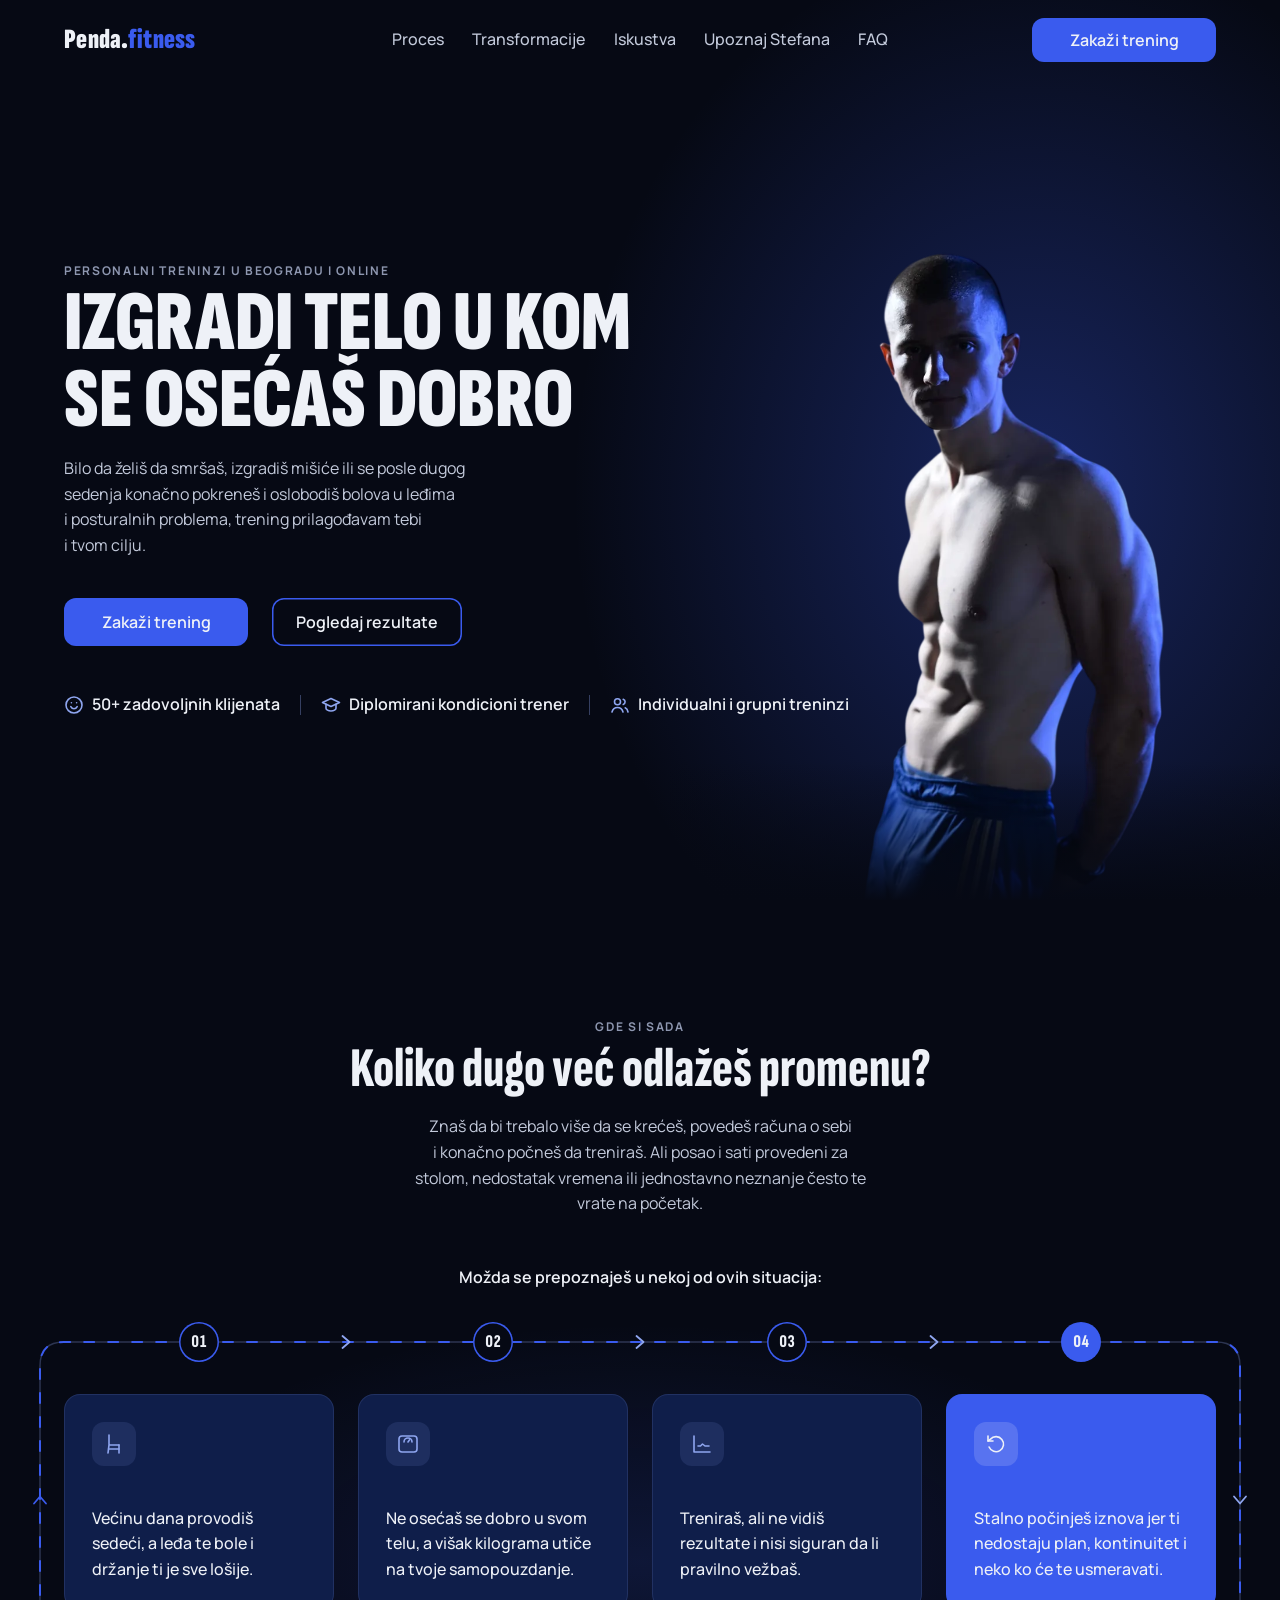
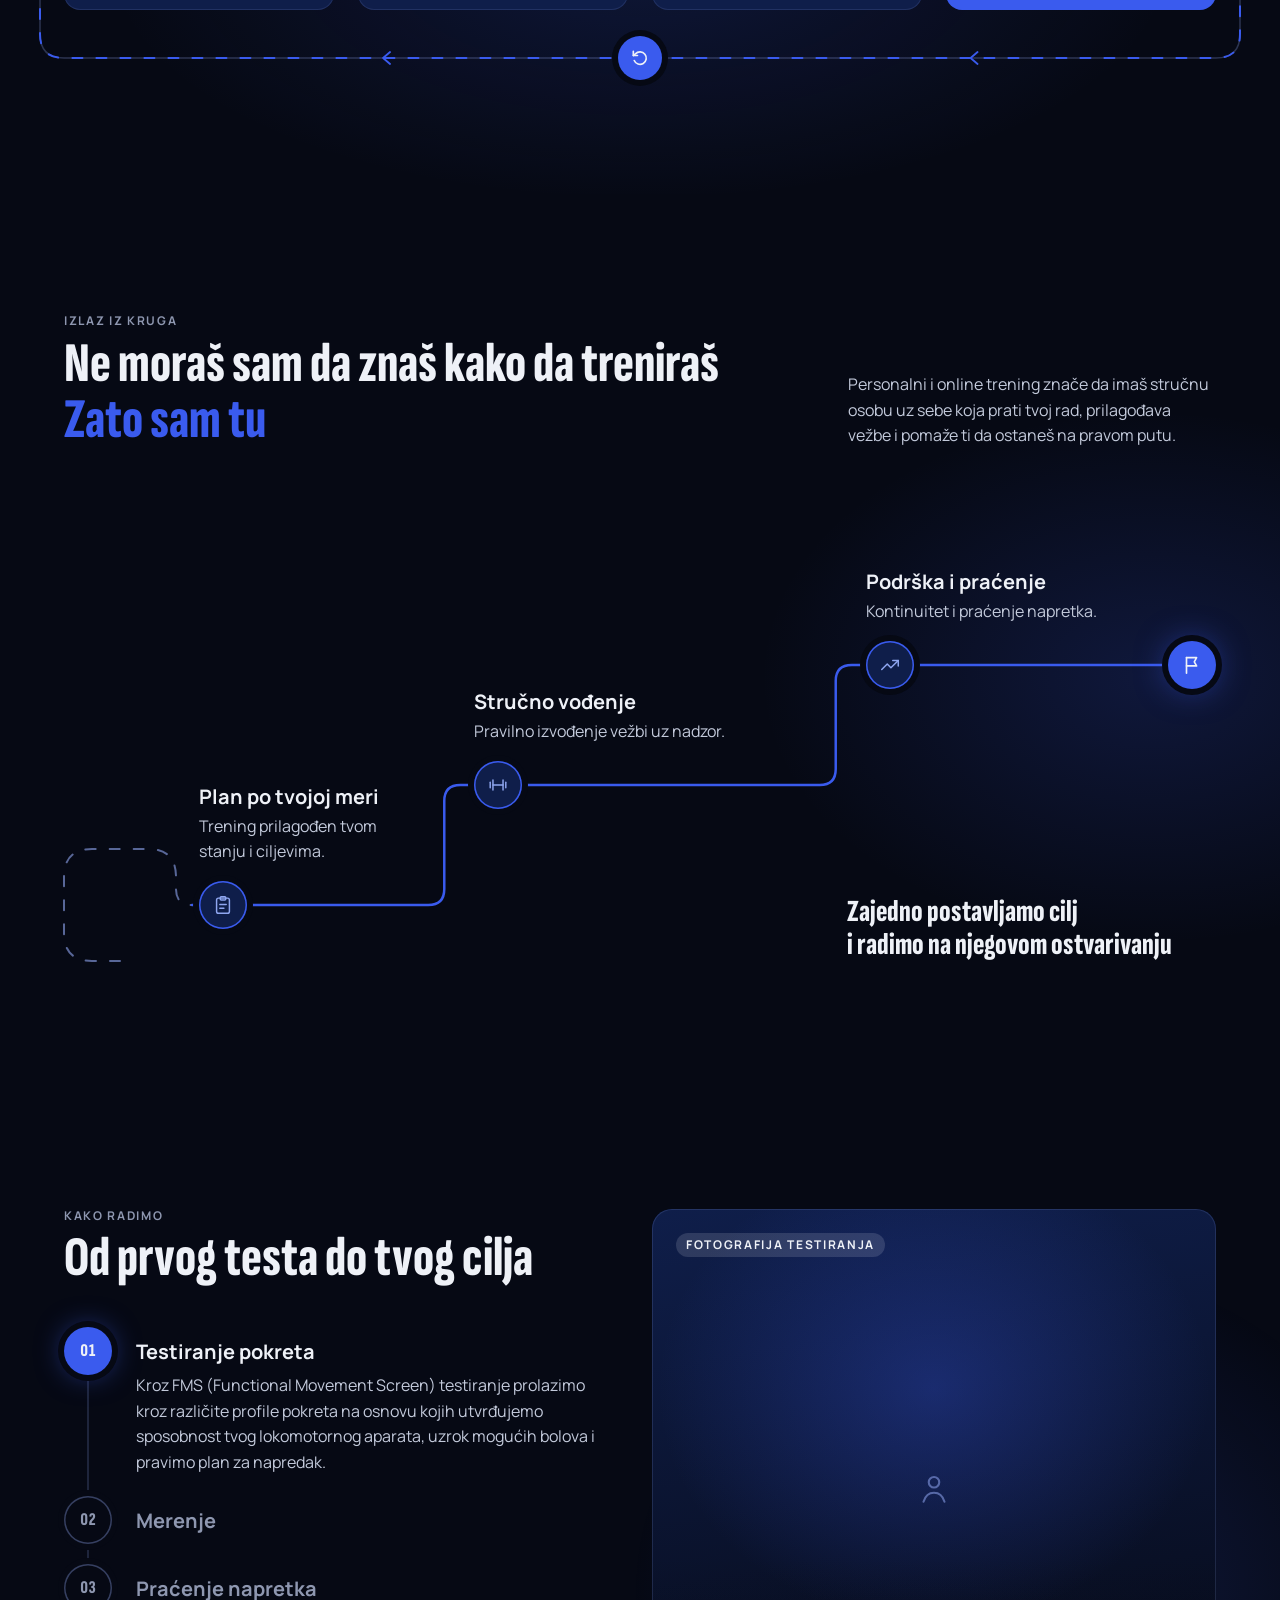
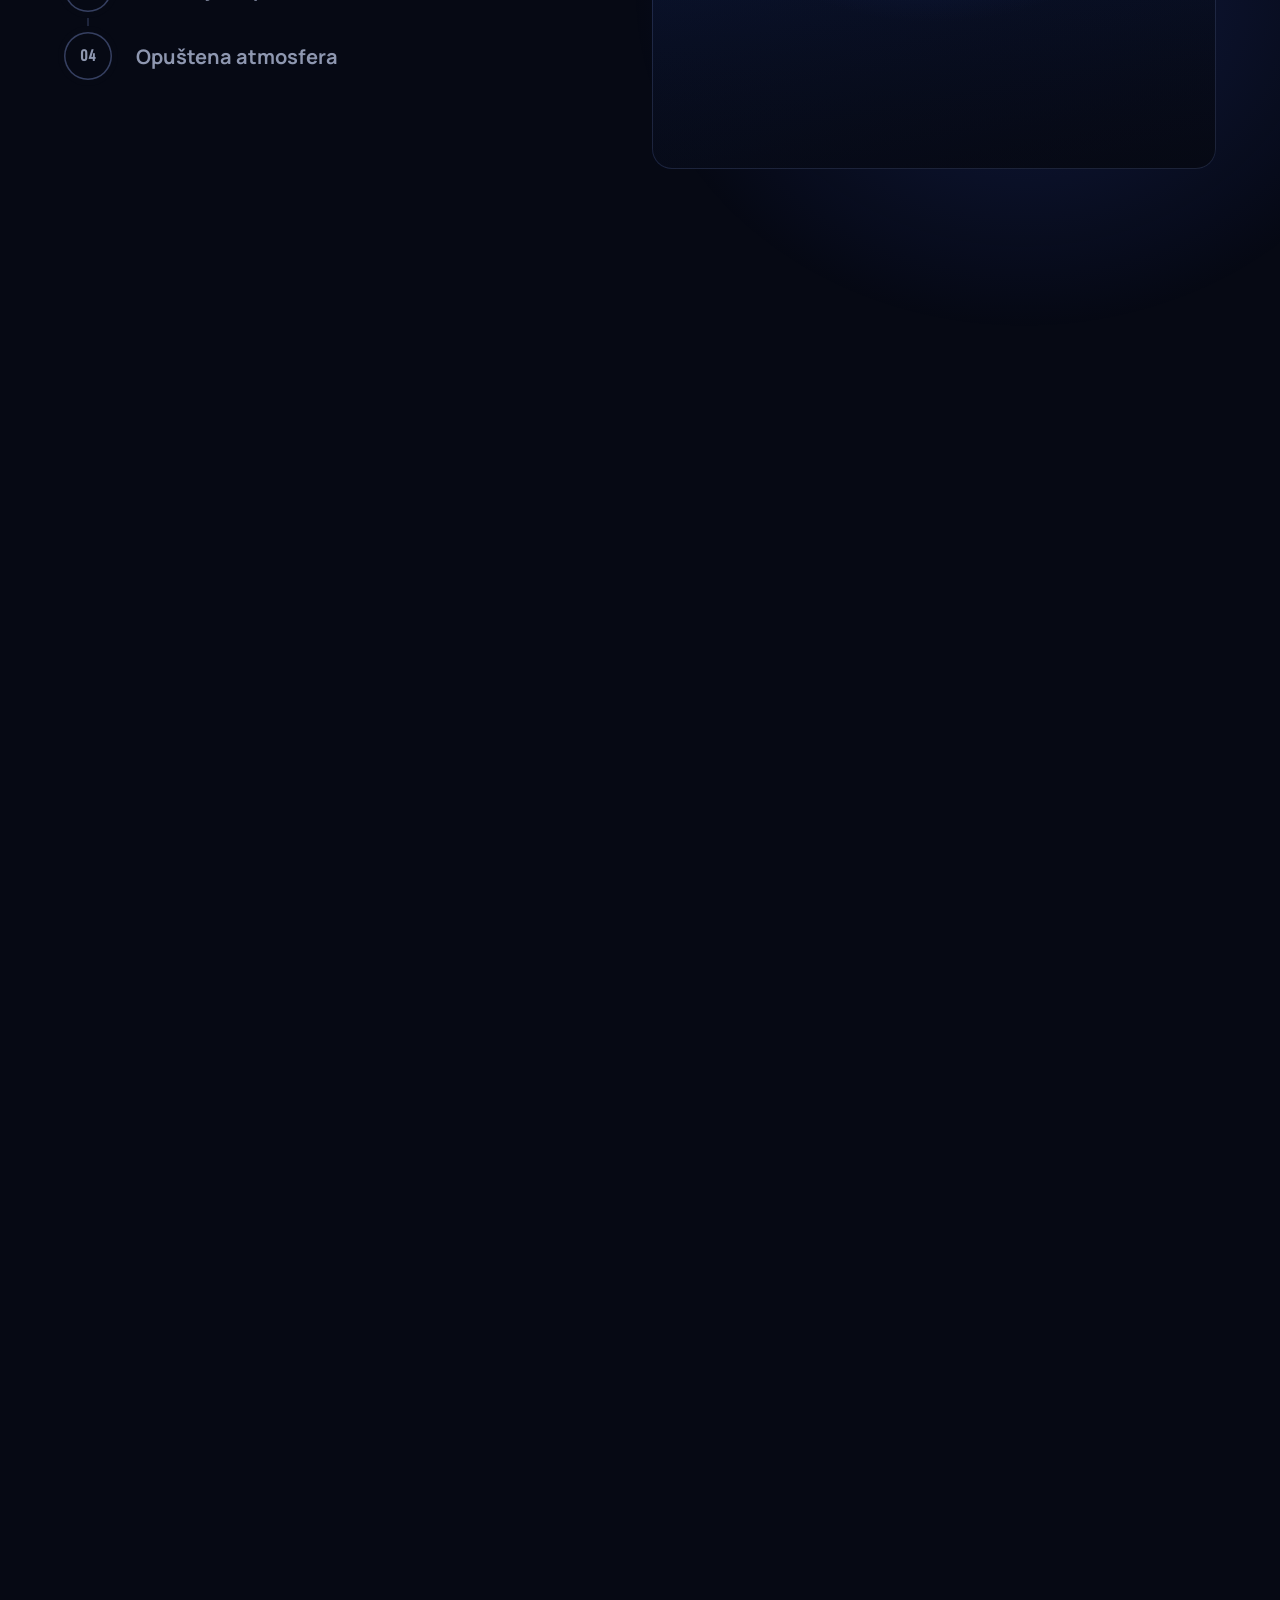
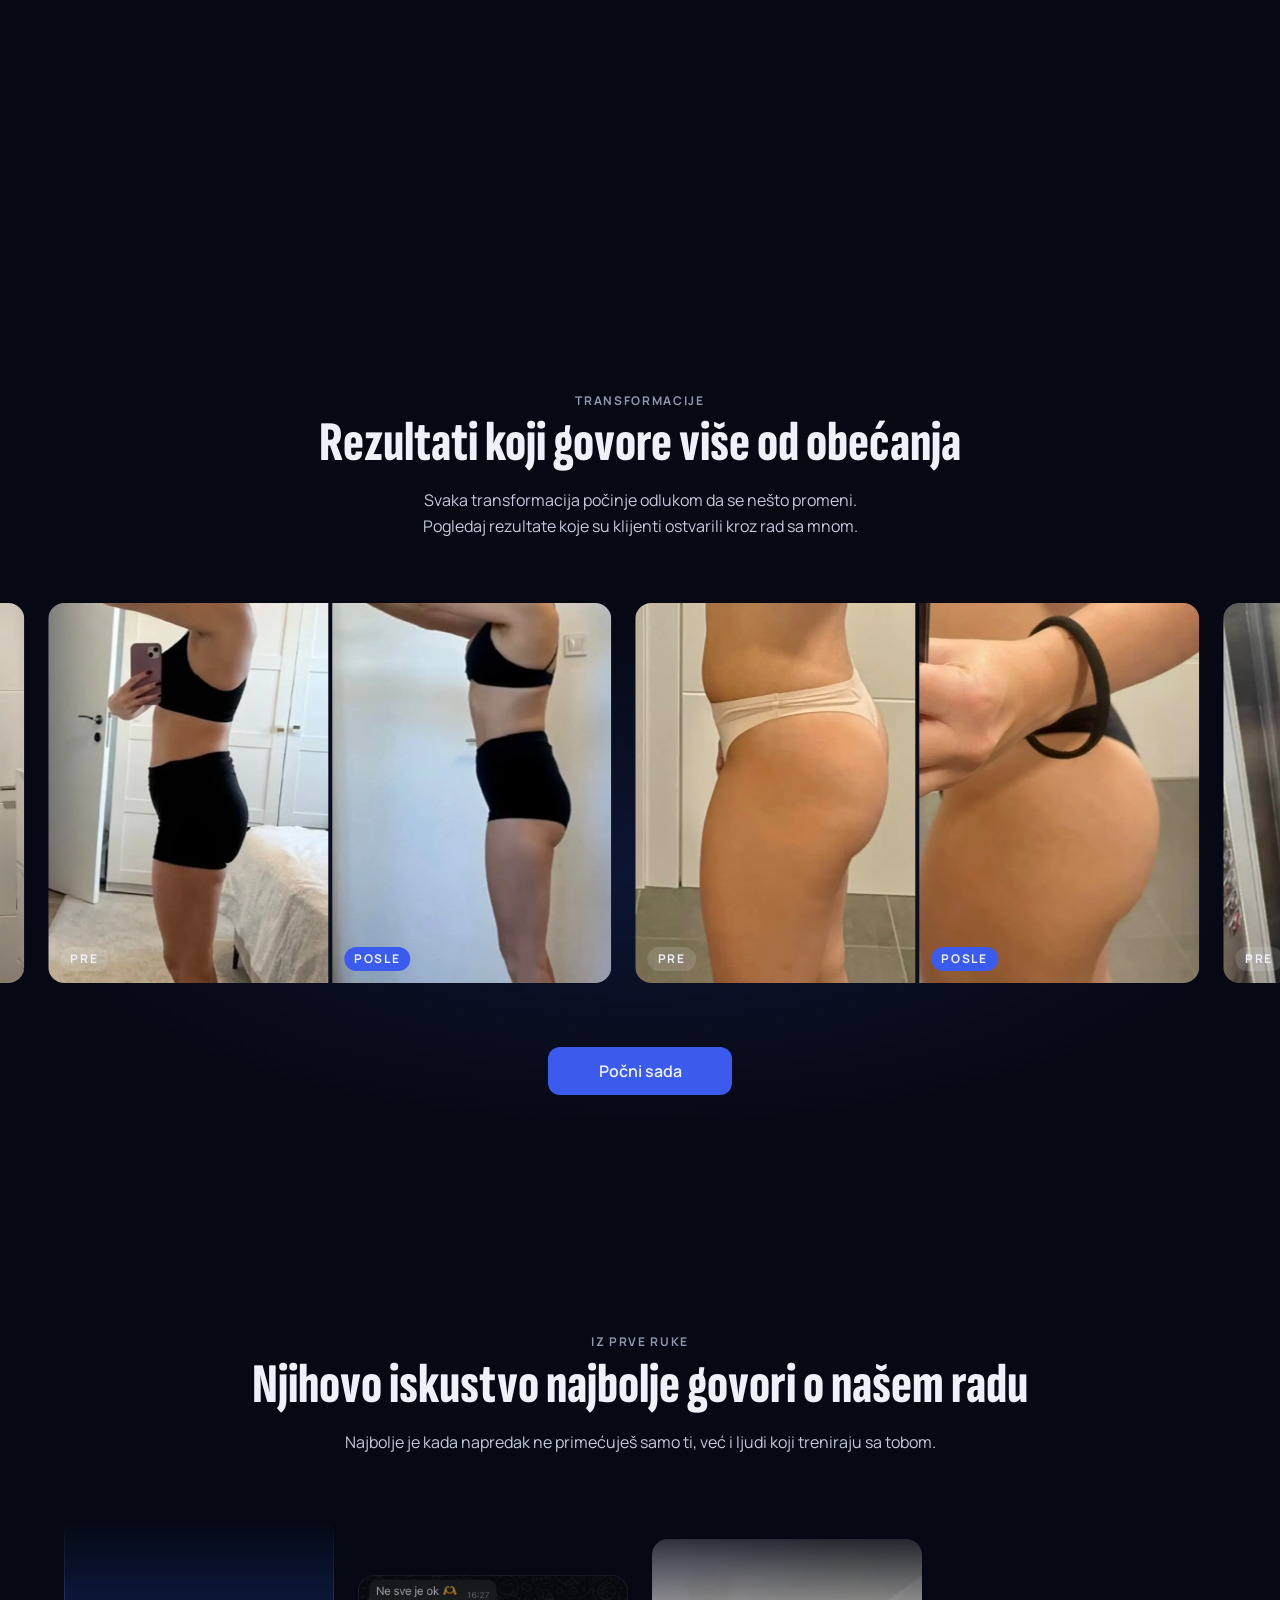
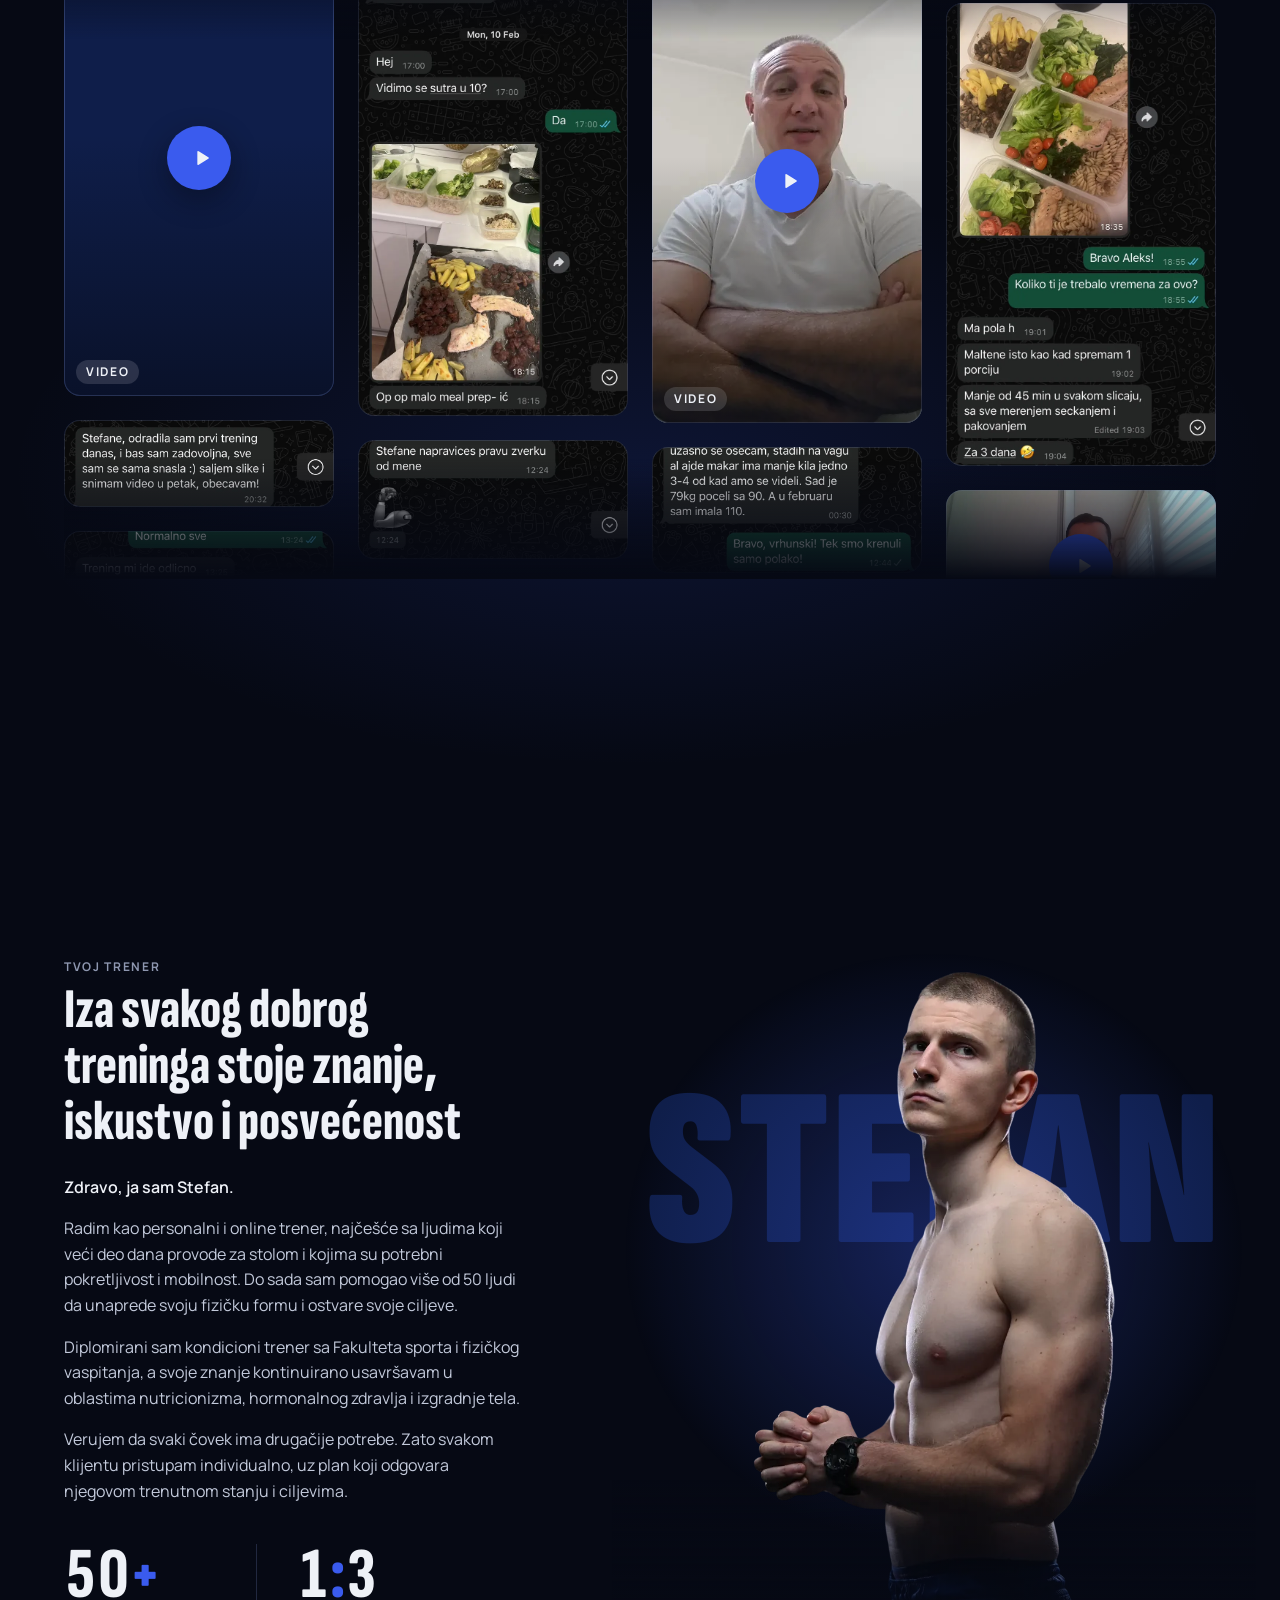
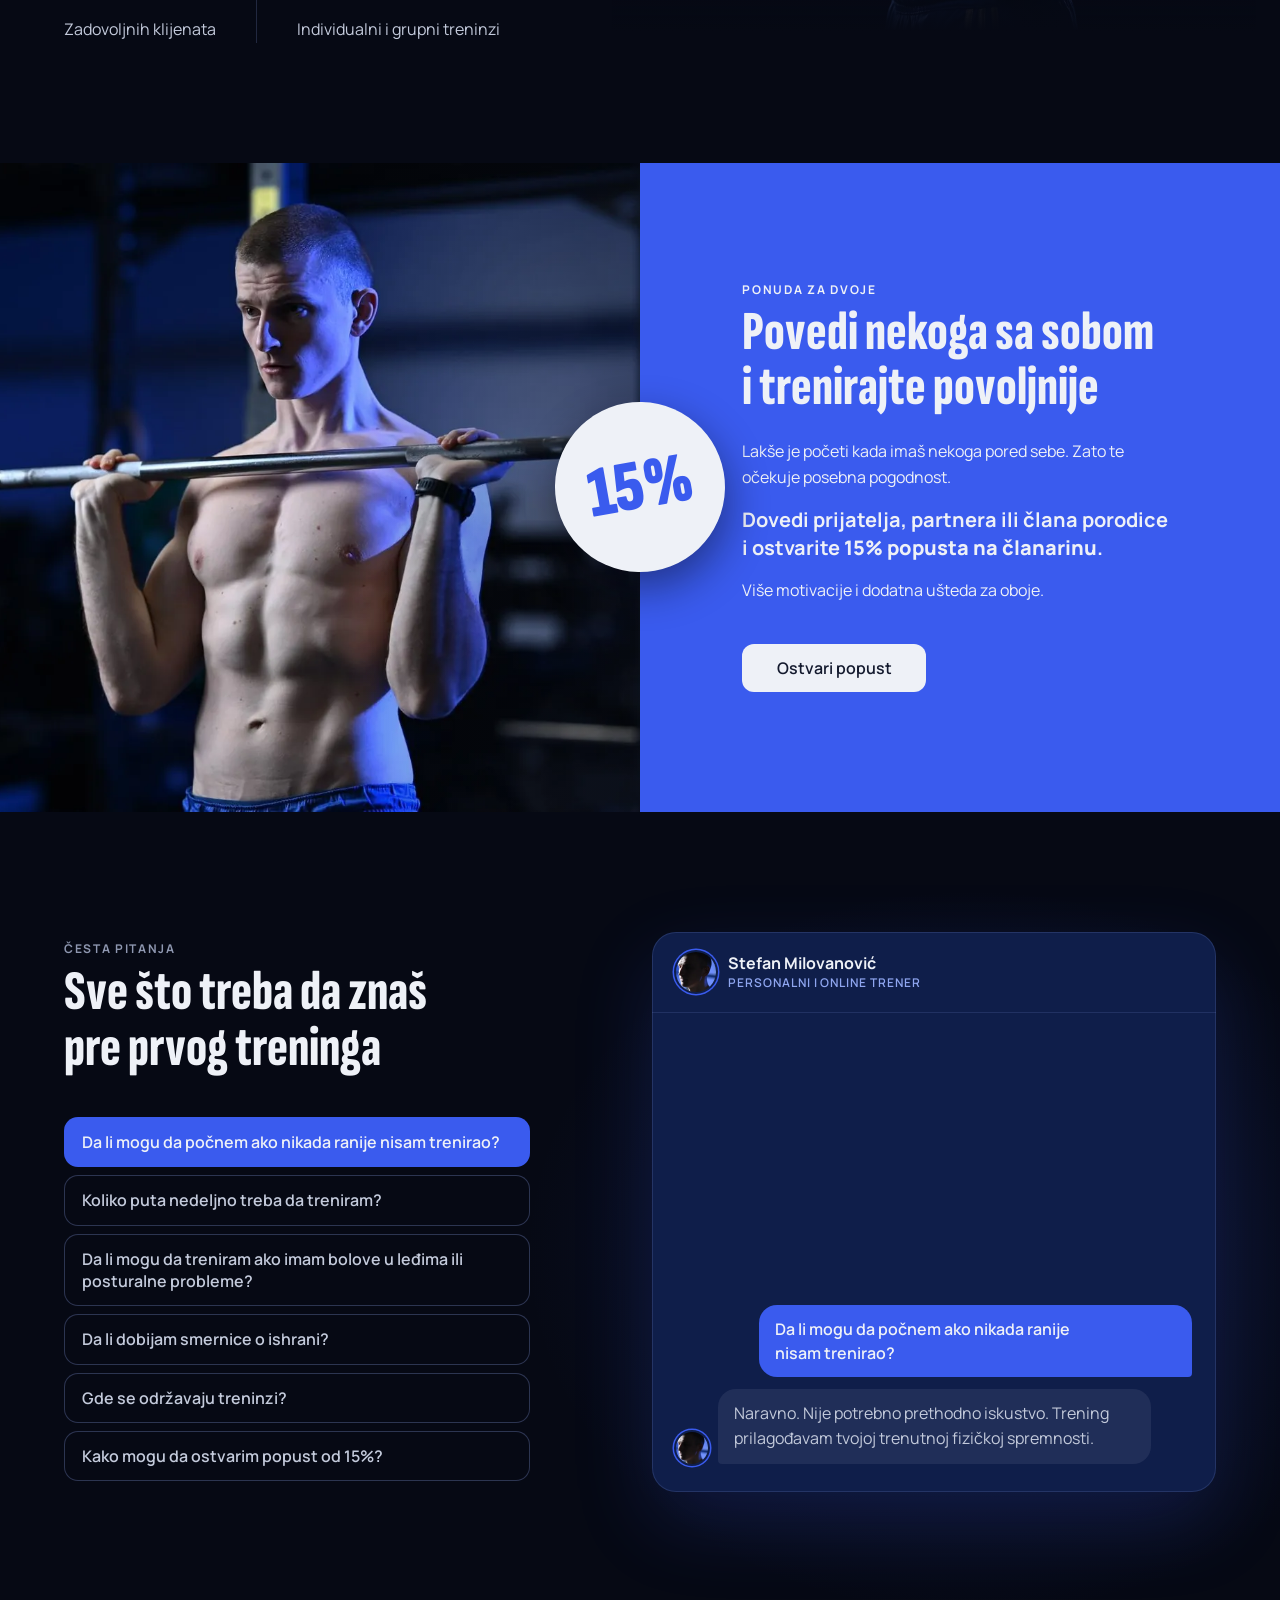
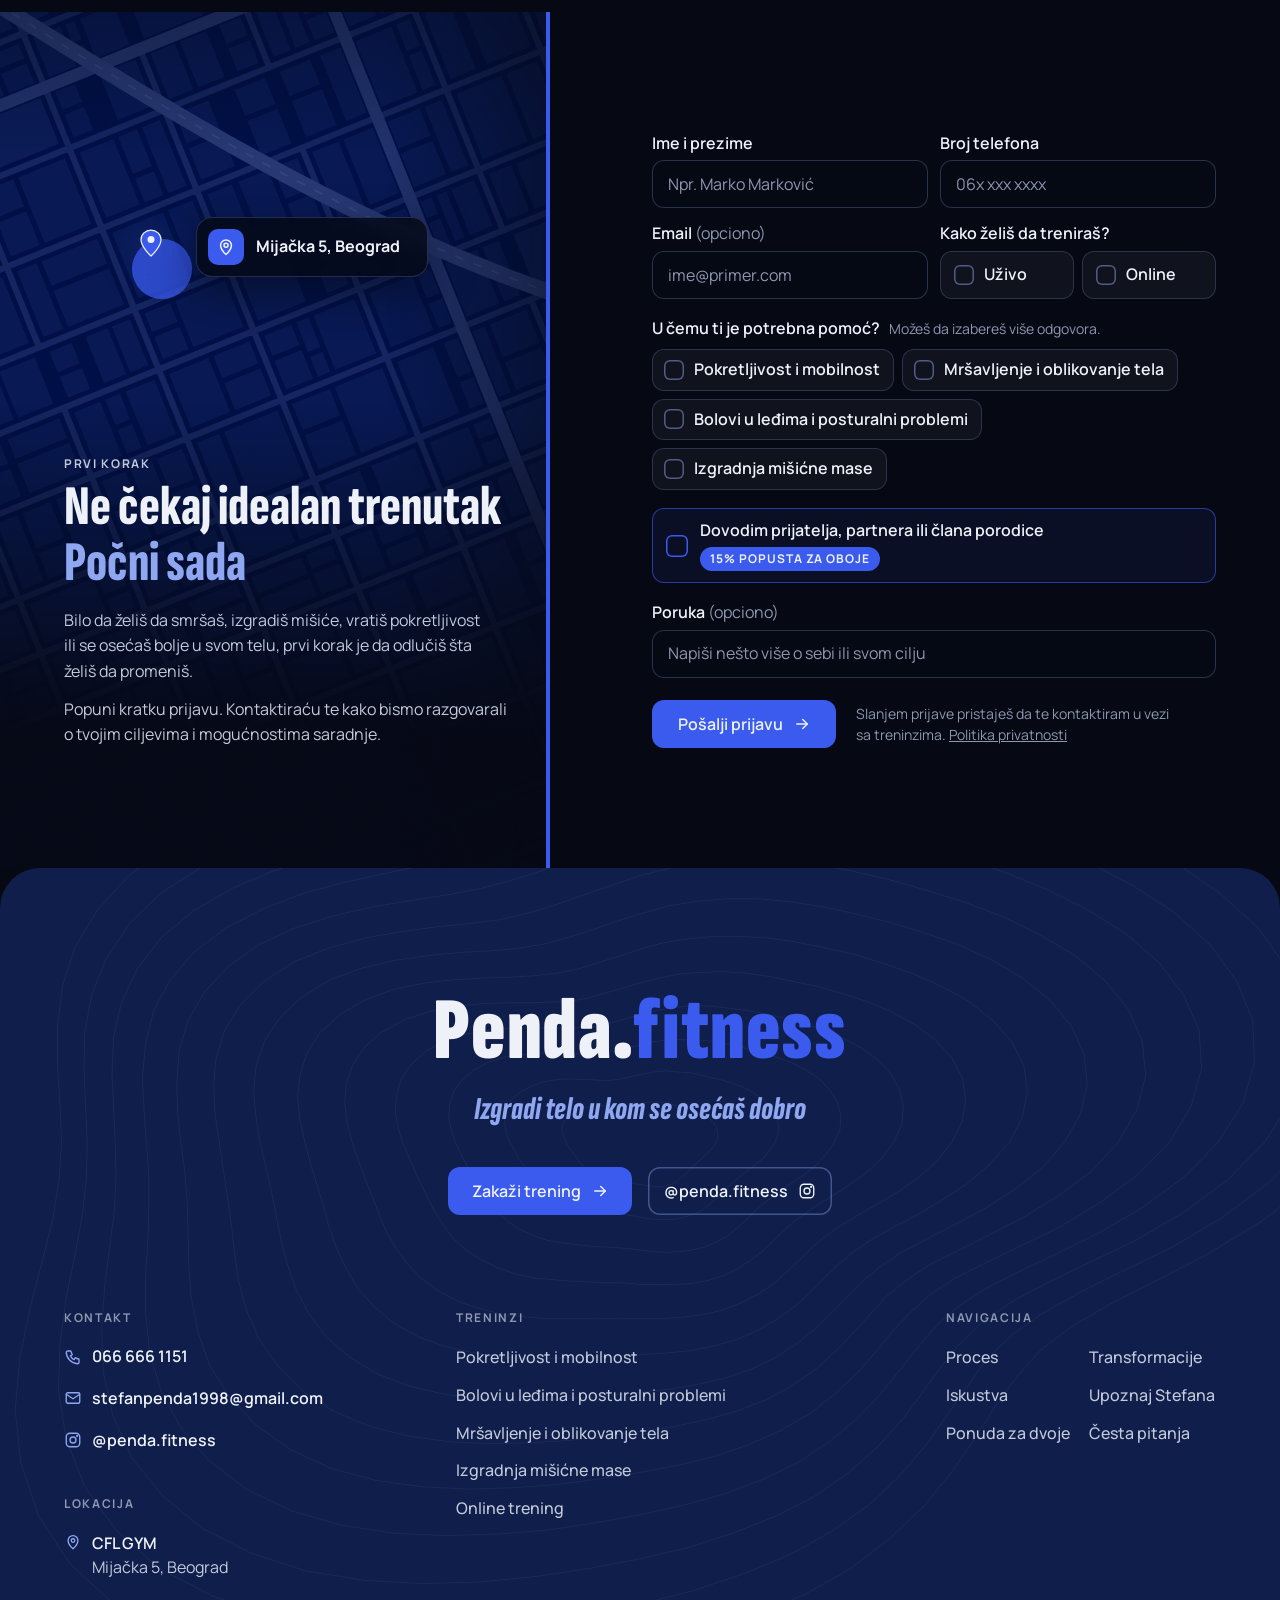
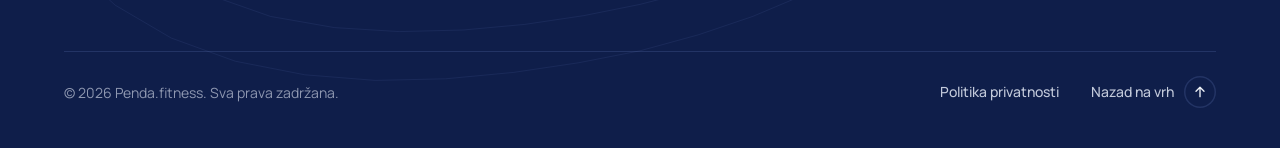
==== commit 6f0d5fdd: "Forma preko Web3Forms umesto FormSubmit-a FormSubmit trenutno ne odgovara (HTTP 522), pa prijave nis" ====
--- a/index.html
+++ b/index.html
@@ -22,7 +22,7 @@
 <link rel="icon" href="data:,">
 <link rel="preload" href="assets/fonts/sofia.woff2" as="font" type="font/woff2" crossorigin>
 <link rel="preload" href="assets/fonts/manrope.woff2" as="font" type="font/woff2" crossorigin>
-<link rel="stylesheet" href="assets/css/style.css?v=20261106f">
+<link rel="stylesheet" href="assets/css/style.css?v=20261106g">
 <script type="application/ld+json">{"@context":"https://schema.org","@graph":[{"@type":"WebSite","@id":"https://penda.fitness/#website","url":"https://penda.fitness/","name":"Penda.fitness","inLanguage":"sr-Latn"},{"@type":["LocalBusiness","SportsActivityLocation"],"@id":"https://penda.fitness/#biz","name":"Penda.fitness","description":"Personalni treninzi u Beogradu i online treninzi: pokretljivost i mobilnost, bolovi u leđima i posturalni problemi, mršavljenje i oblikovanje tela, izgradnja mišićne mase.","url":"https://penda.fitness/","image":"https://penda.fitness/assets/img/og.jpg","telephone":"+381666661151","email":"stefanpenda1998@gmail.com","address":{"@type":"PostalAddress","streetAddress":"Mijačka 5","addressLocality":"Beograd","addressCountry":"RS"},"location":{"@type":"ExerciseGym","name":"CFL GYM","address":{"@type":"PostalAddress","streetAddress":"Mijačka 5","addressLocality":"Beograd","addressCountry":"RS"}},"areaServed":{"@type":"City","name":"Beograd"},"sameAs":["https://www.instagram.com/penda.fitness/"],"founder":{"@id":"https://penda.fitness/#stefan"}},{"@type":"Person","@id":"https://penda.fitness/#stefan","name":"Stefan Milovanović","jobTitle":"Diplomirani kondicioni trener","worksFor":{"@id":"https://penda.fitness/#biz"},"sameAs":["https://www.instagram.com/penda.fitness/"],"alumniOf":{"@type":"CollegeOrUniversity","name":"Fakultet sporta i fizičkog vaspitanja"}},{"@type":"FAQPage","@id":"https://penda.fitness/#faq","mainEntity":[{"@type":"Question","name":"Da li mogu da počnem ako nikada ranije nisam trenirao?","acceptedAnswer":{"@type":"Answer","text":"Naravno. Nije potrebno prethodno iskustvo. Trening prilagođavam tvojoj trenutnoj fizičkoj spremnosti."}},{"@type":"Question","name":"Koliko puta nedeljno treba da treniram?","acceptedAnswer":{"@type":"Answer","text":"To zavisi od tvog cilja, mogućnosti i rasporeda. Zajedno ćemo odrediti učestalost koja ti odgovara."}},{"@type":"Question","name":"Da li mogu da treniram ako imam bolove u leđima ili posturalne probleme?","acceptedAnswer":{"@type":"Answer","text":"Da. Ljudi sa bolovima u leđima i posturalnim problemima, uključujući i one sa diskus hernijom, deo su mog svakodnevnog rada. Pre prvog treninga procenjujem tvoje stanje, a vežbe biram tako da rasterete i postepeno ojačaju leđa, uz poštovanje preporuka tvog lekara."}},{"@type":"Question","name":"Da li dobijam smernice o ishrani?","acceptedAnswer":{"@type":"Answer","text":"Da. Mogu da ti pružim smernice iz oblasti nutricionizma koje podržavaju tvoje ciljeve."}},{"@type":"Question","name":"Gde se održavaju treninzi?","acceptedAnswer":{"@type":"Answer","text":"Personalni treninzi se održavaju uživo u teretani CFL GYM na adresi Mijačka 5, Beograd. Online trening radiš gde god ti odgovara, uz moj plan i praćenje."}},{"@type":"Question","name":"Kako mogu da ostvarim popust od 15%?","acceptedAnswer":{"@type":"Answer","text":"Povedi prijatelja, partnera ili člana porodice i oboje ostvarujete 15% popusta na članarinu, prema uslovima ponude."}}]}]}</script>
 </head>
 <body class="no-js">
@@ -274,11 +274,11 @@
     </div>
     <div class="prijava__body">
       <div class="formcard">
-        <form class="form" id="forma" action="https://formsubmit.co/darkodakipetrovic9@gmail.com" method="POST" novalidate>
-          <input type="hidden" name="_subject" value="Nova prijava sa sajta Penda.fitness">
-          <input type="hidden" name="_template" value="table">
-          <input type="hidden" name="_captcha" value="false">
-          <div class="hp" aria-hidden="true"><label>Ne popunjavaj ovo polje <input type="text" name="_honey" tabindex="-1" autocomplete="off"></label></div>
+        <form class="form" id="forma" action="https://api.web3forms.com/submit" method="POST" novalidate>
+          <input type="hidden" name="access_key" value="552b0861-9edd-4194-8526-6a6a2237345d">
+          <input type="hidden" name="subject" value="Nova prijava sa sajta Penda.fitness">
+          <input type="hidden" name="from_name" value="Penda.fitness sajt">
+          <div class="hp" aria-hidden="true"><label>Ne popunjavaj ovo polje <input type="text" name="botcheck" tabindex="-1" autocomplete="off"></label></div>
           <div class="f-row f-row--2">
             <label class="fld"><span class="fld__l">Ime i prezime</span><input type="text" name="ime" autocomplete="name" placeholder="Npr. Marko Marković" required></label>
             <label class="fld"><span class="fld__l">Broj telefona</span><input type="tel" name="telefon" autocomplete="tel" inputmode="tel" placeholder="06x xxx xxxx" required></label>
@@ -355,6 +355,6 @@
     </div>
   </div>
 </footer>
-<script src="assets/js/main.js?v=20261106f" defer></script>
+<script src="assets/js/main.js?v=20261106g" defer></script>
 </body>
 </html>
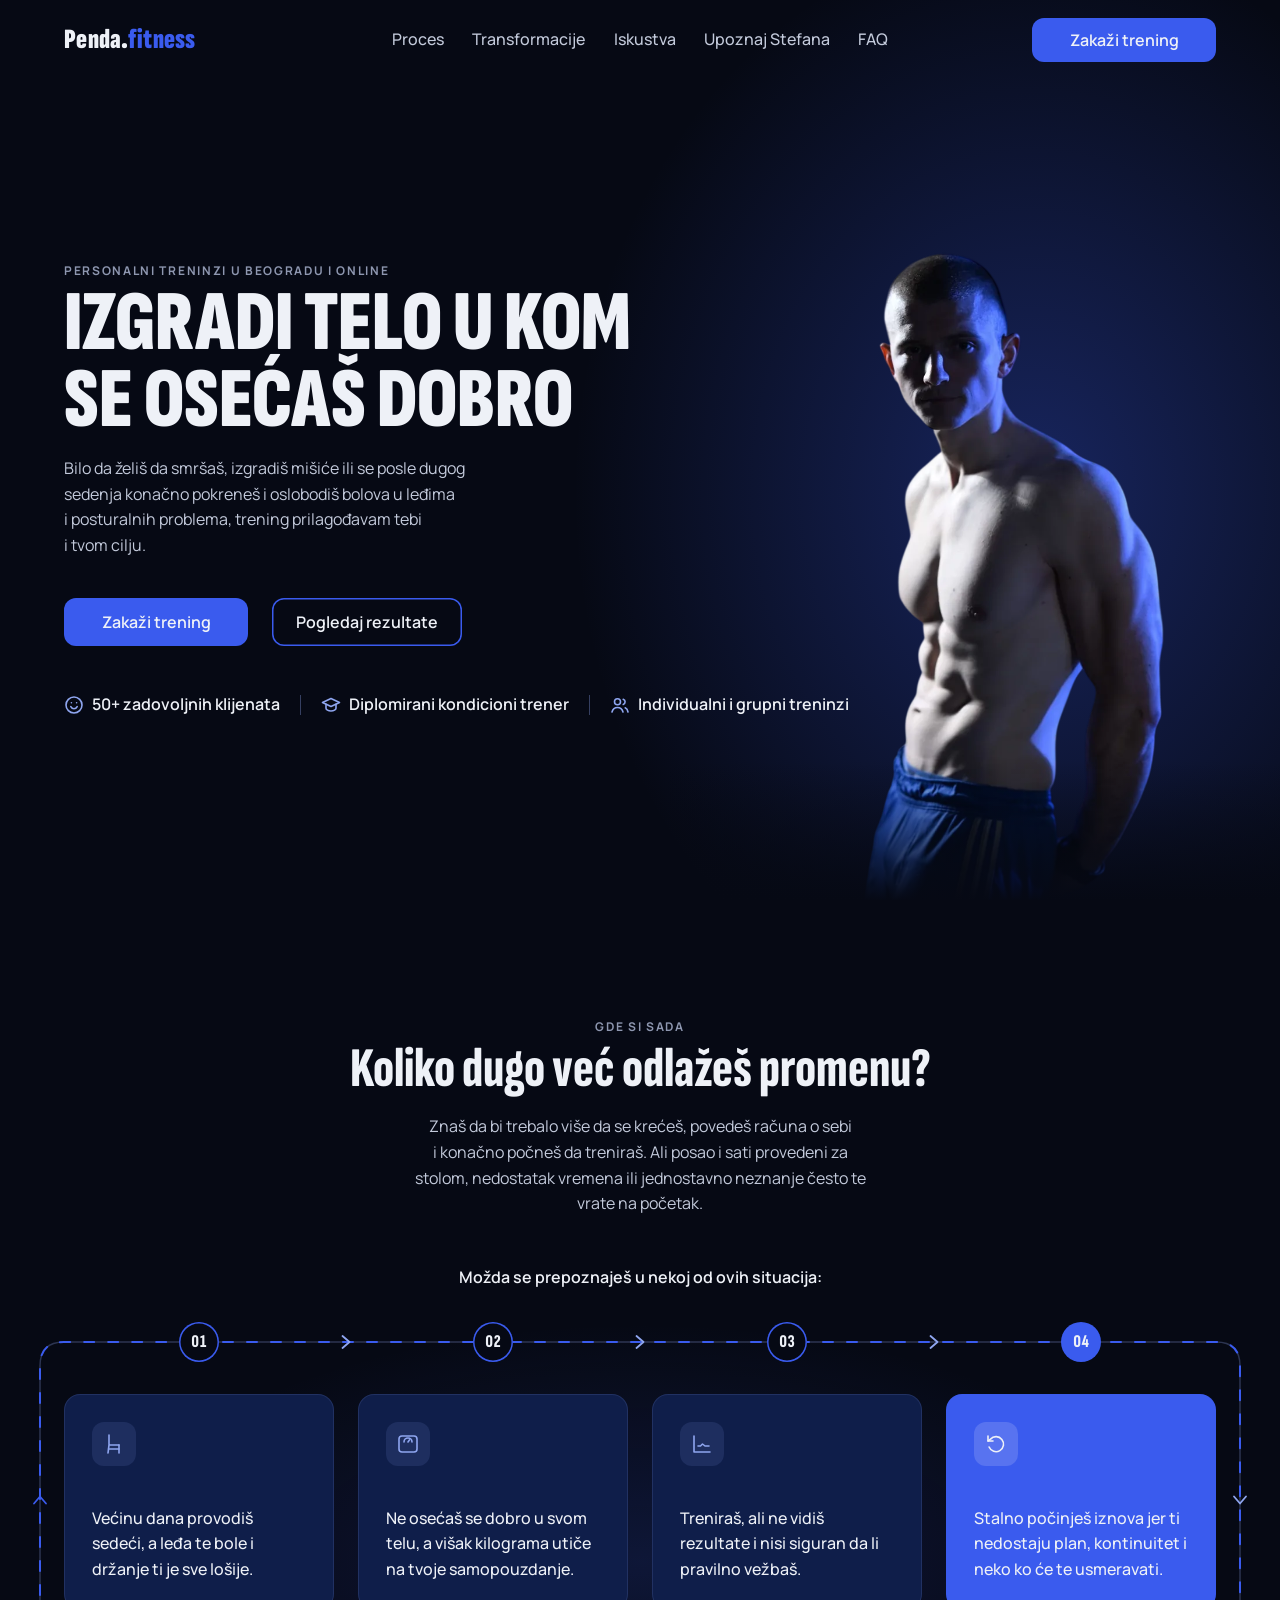
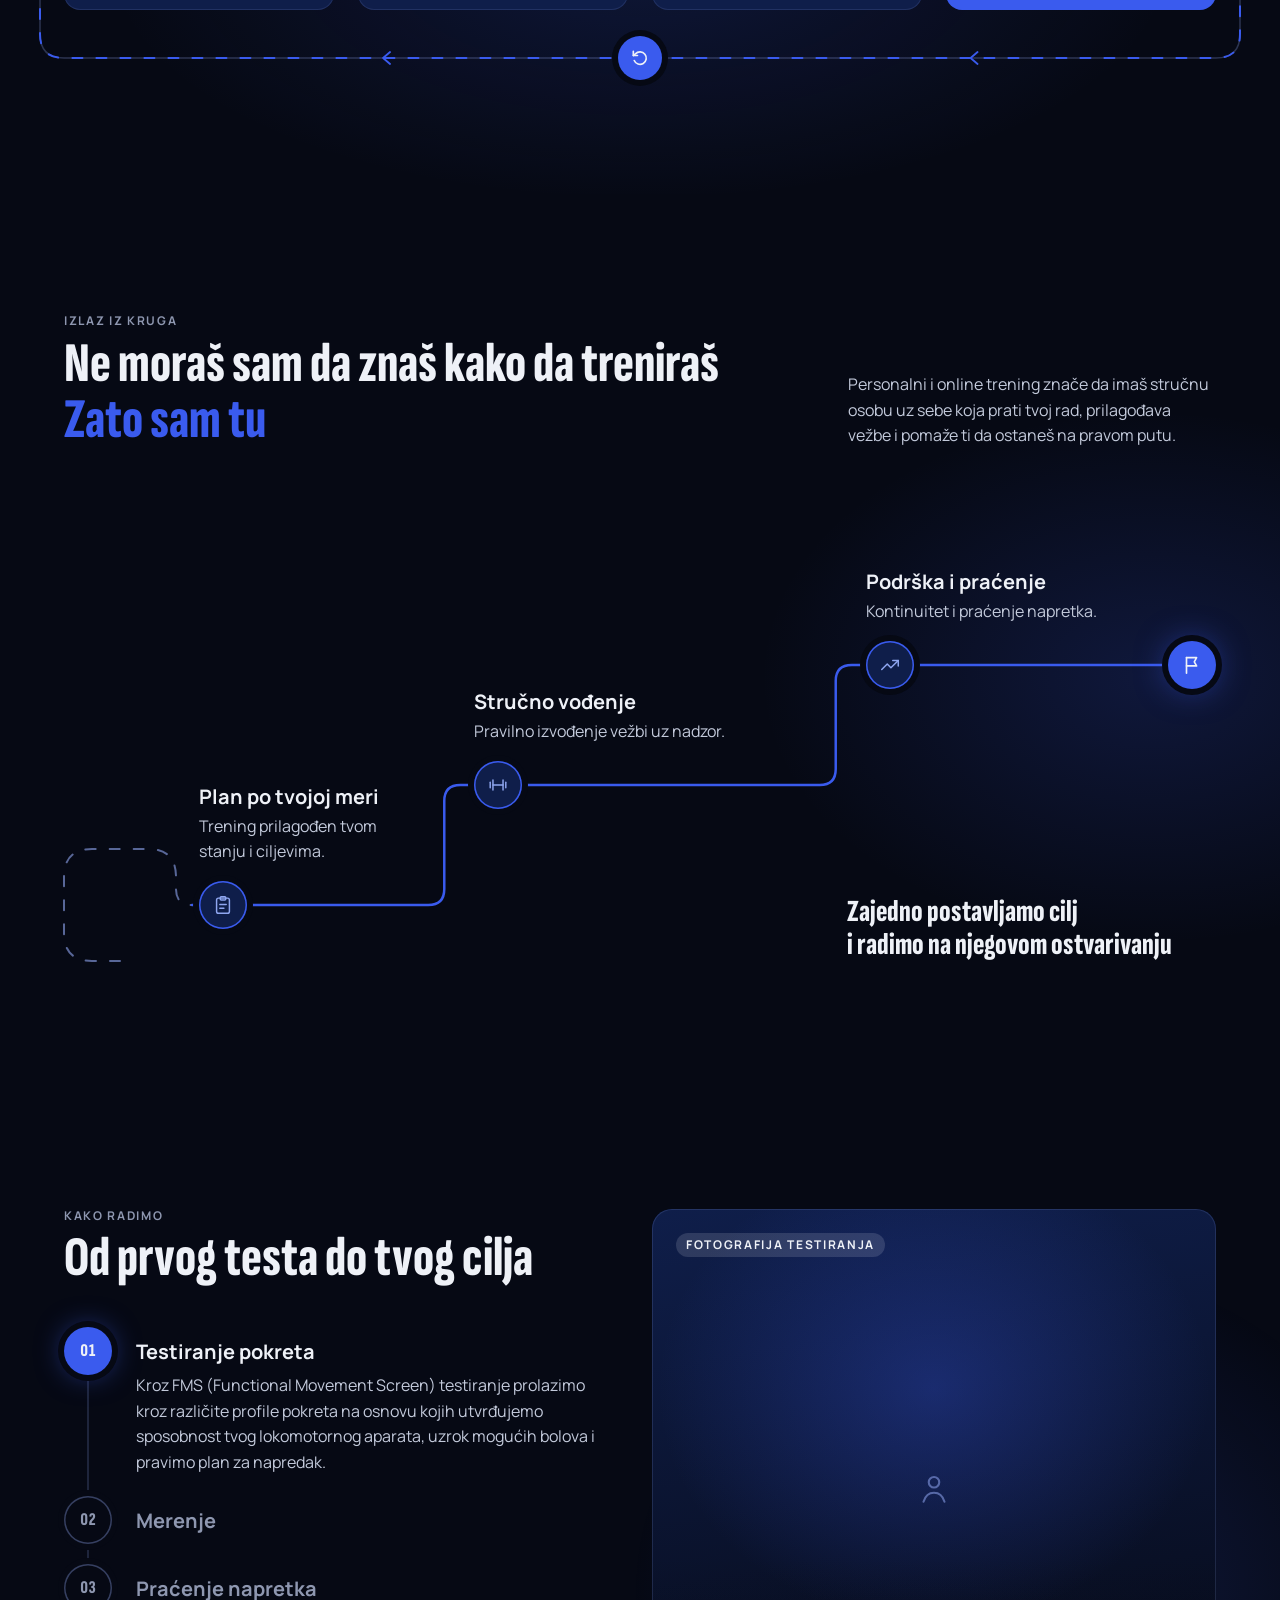
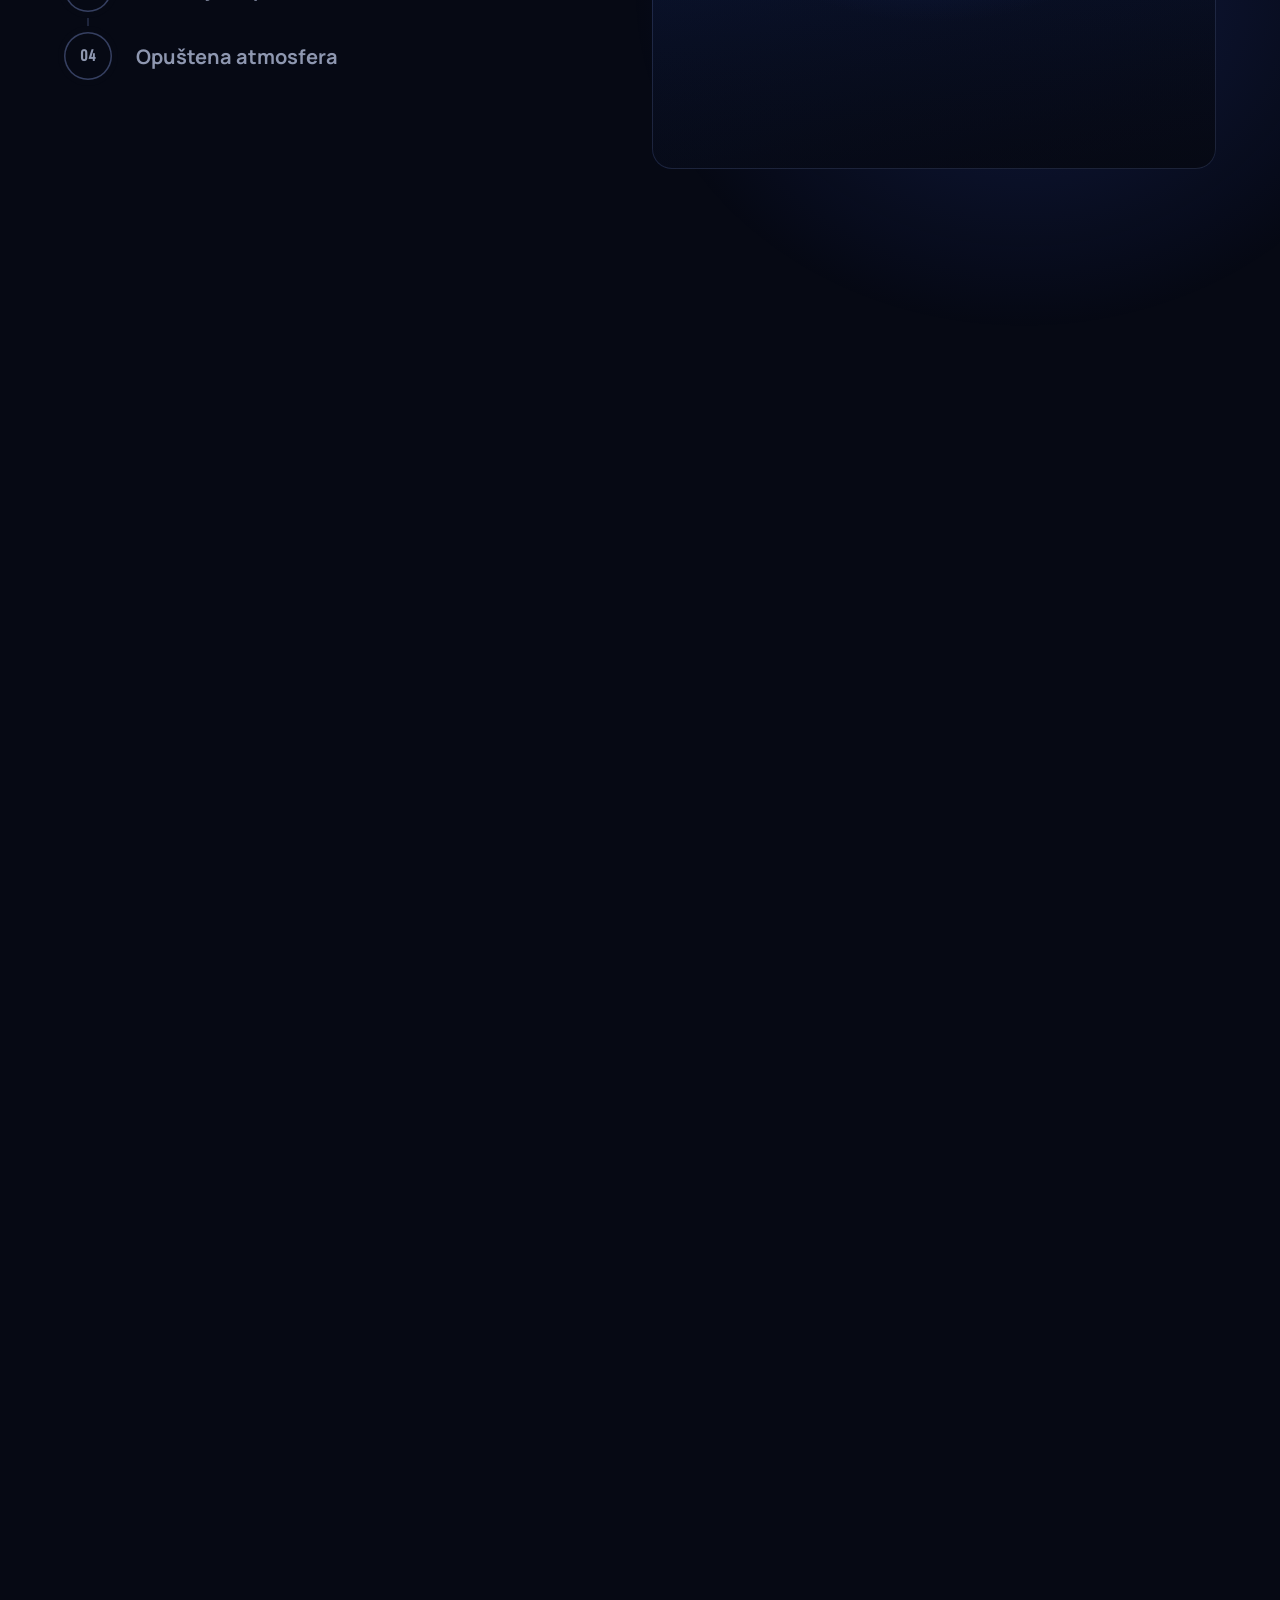
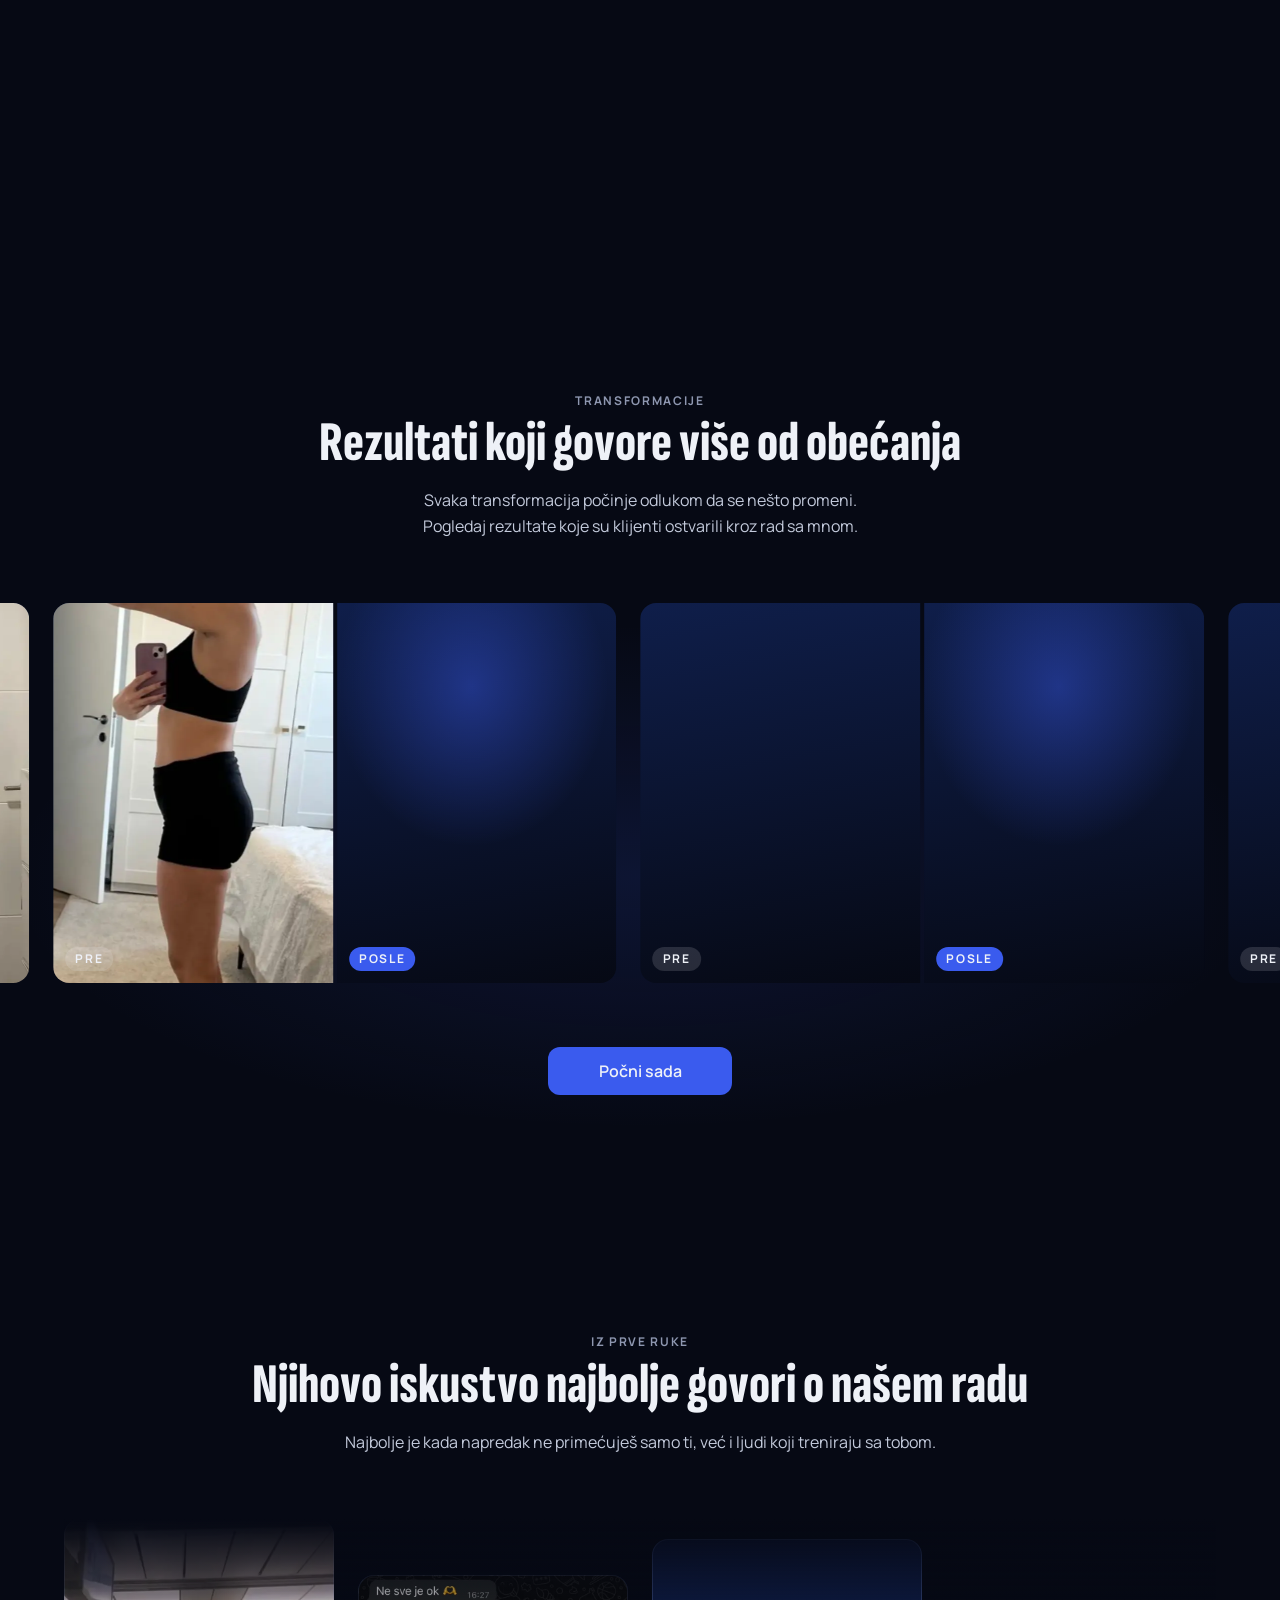
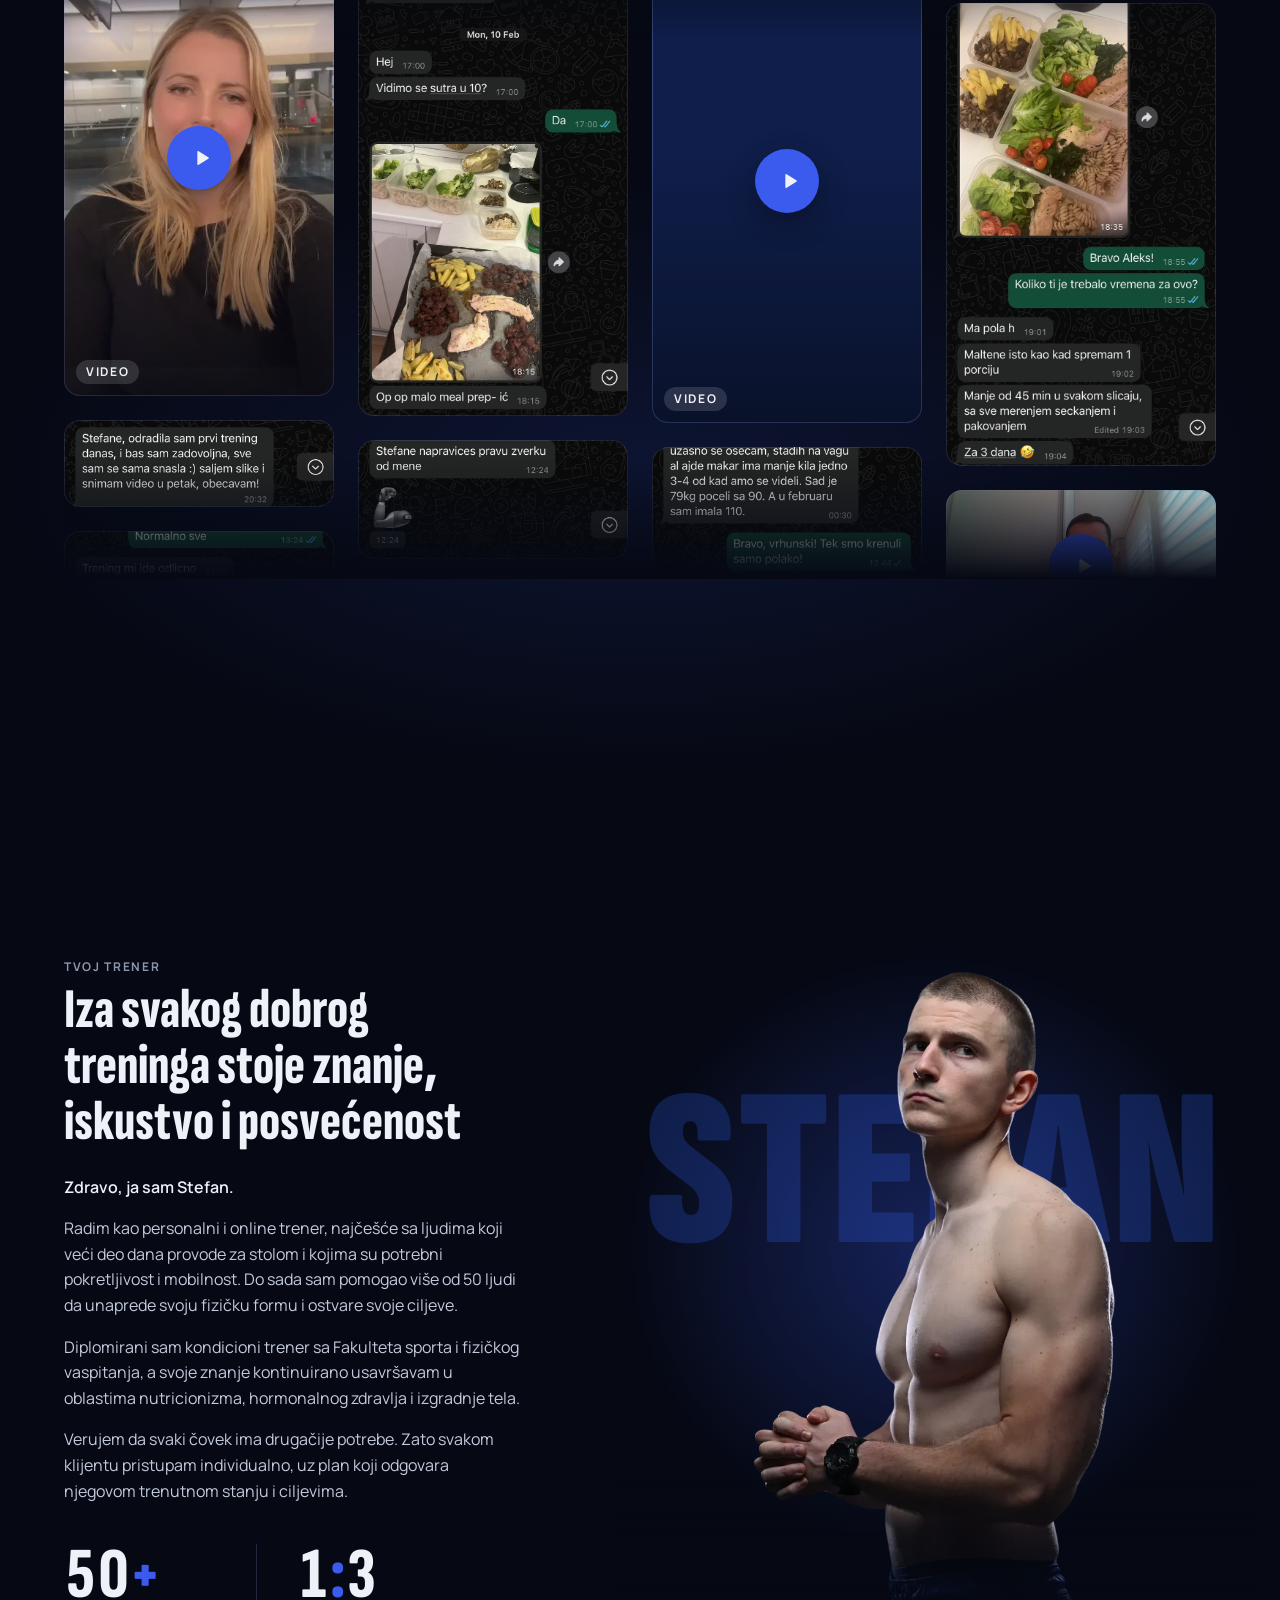
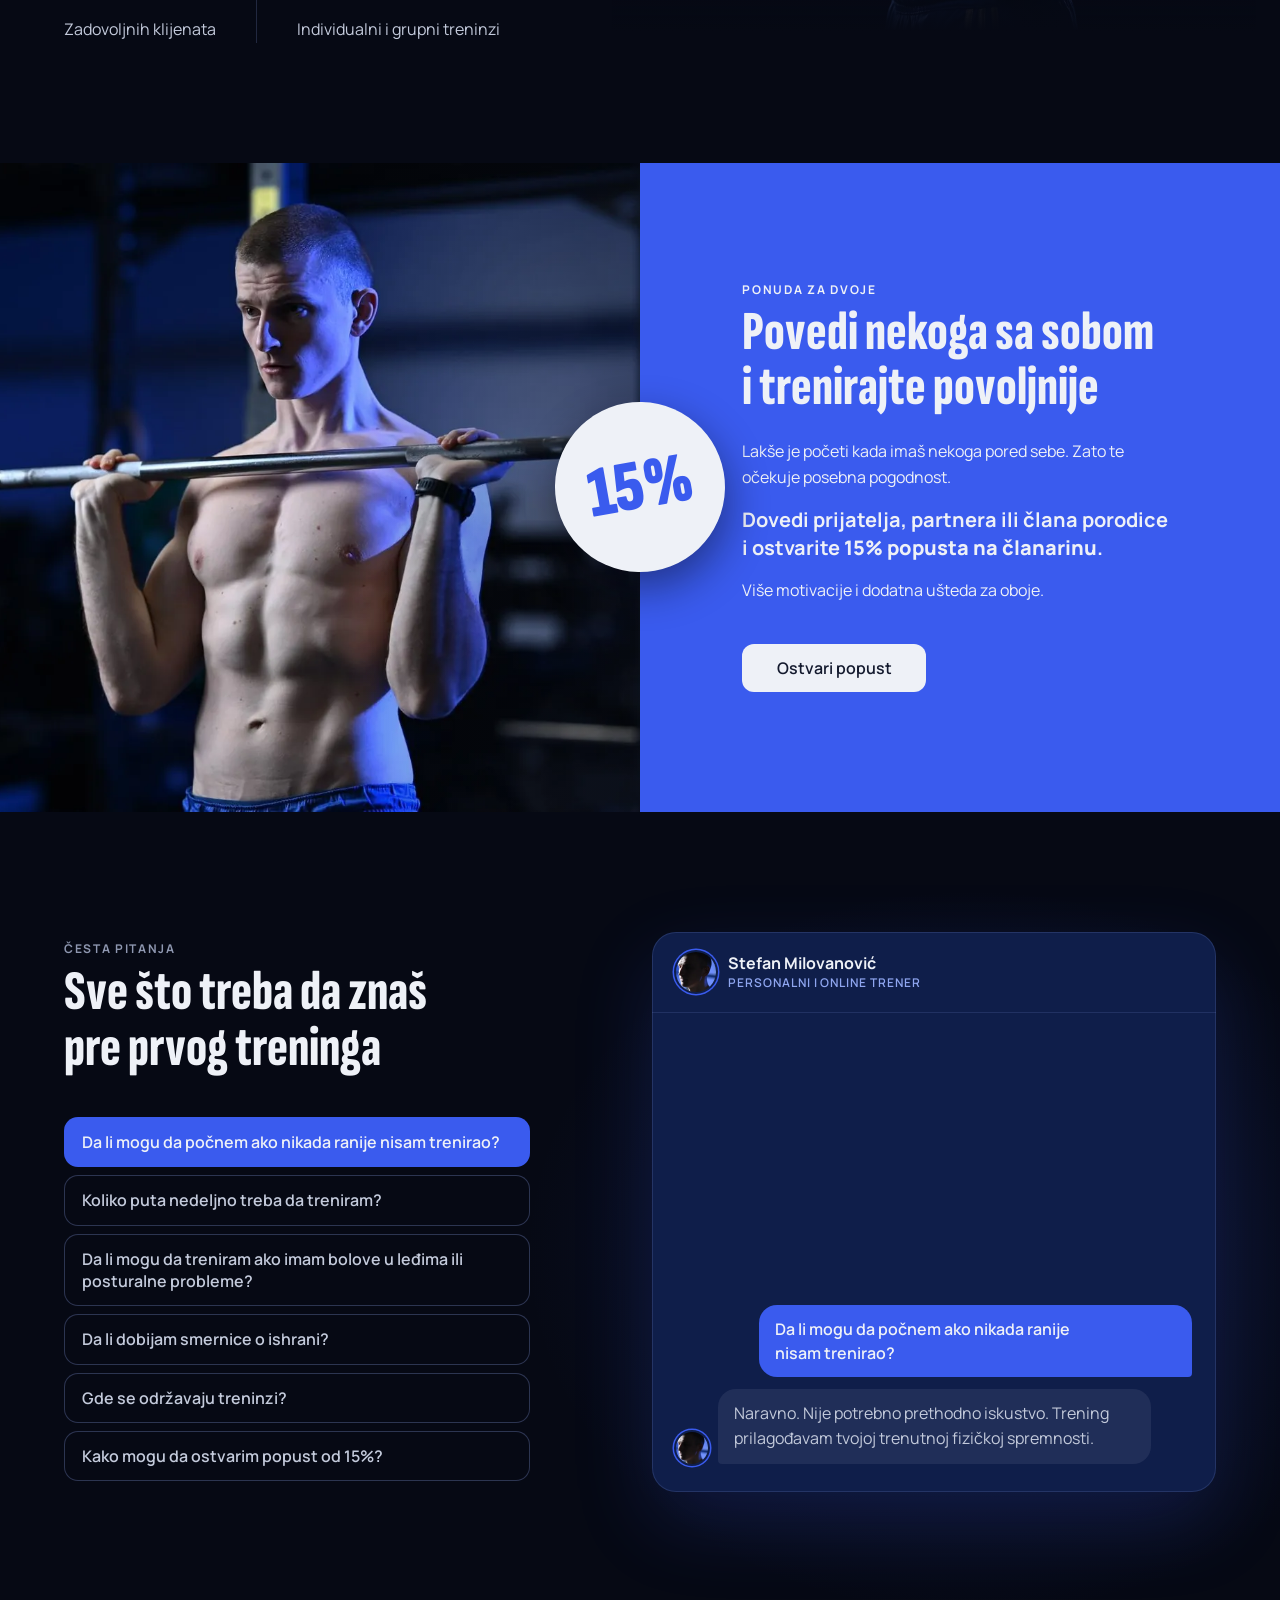
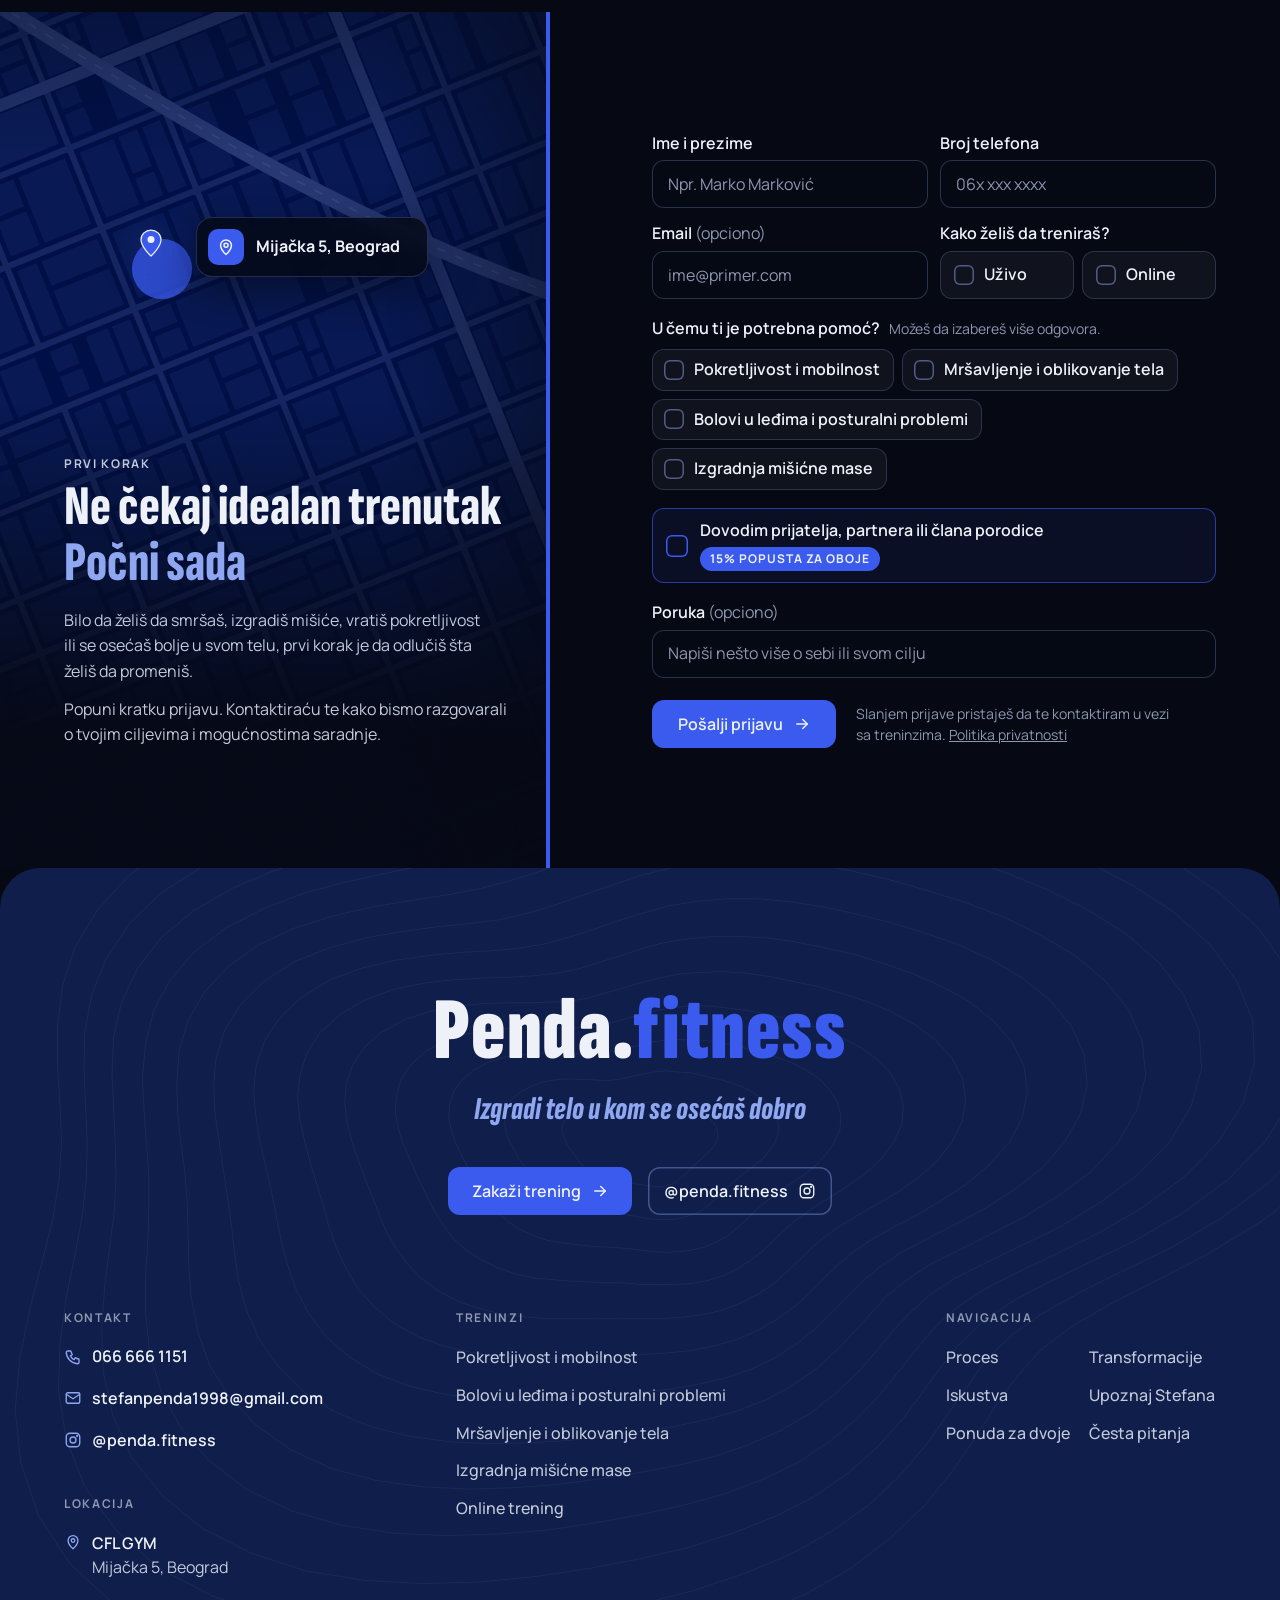
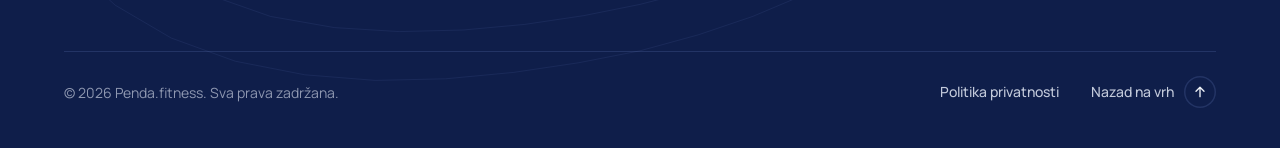
==== commit 72e18eb4: "FAQ na telefonu: naznaka da se pitanja prevlače Pitanja su kartice koje se prevlače (sledeća viri), " ====
--- a/index.html
+++ b/index.html
@@ -22,7 +22,7 @@
 <link rel="icon" href="data:,">
 <link rel="preload" href="assets/fonts/sofia.woff2" as="font" type="font/woff2" crossorigin>
 <link rel="preload" href="assets/fonts/manrope.woff2" as="font" type="font/woff2" crossorigin>
-<link rel="stylesheet" href="assets/css/style.css?v=20261106g">
+<link rel="stylesheet" href="assets/css/style.css?v=20261106h">
 <script type="application/ld+json">{"@context":"https://schema.org","@graph":[{"@type":"WebSite","@id":"https://penda.fitness/#website","url":"https://penda.fitness/","name":"Penda.fitness","inLanguage":"sr-Latn"},{"@type":["LocalBusiness","SportsActivityLocation"],"@id":"https://penda.fitness/#biz","name":"Penda.fitness","description":"Personalni treninzi u Beogradu i online treninzi: pokretljivost i mobilnost, bolovi u leđima i posturalni problemi, mršavljenje i oblikovanje tela, izgradnja mišićne mase.","url":"https://penda.fitness/","image":"https://penda.fitness/assets/img/og.jpg","telephone":"+381666661151","email":"stefanpenda1998@gmail.com","address":{"@type":"PostalAddress","streetAddress":"Mijačka 5","addressLocality":"Beograd","addressCountry":"RS"},"location":{"@type":"ExerciseGym","name":"CFL GYM","address":{"@type":"PostalAddress","streetAddress":"Mijačka 5","addressLocality":"Beograd","addressCountry":"RS"}},"areaServed":{"@type":"City","name":"Beograd"},"sameAs":["https://www.instagram.com/penda.fitness/"],"founder":{"@id":"https://penda.fitness/#stefan"}},{"@type":"Person","@id":"https://penda.fitness/#stefan","name":"Stefan Milovanović","jobTitle":"Diplomirani kondicioni trener","worksFor":{"@id":"https://penda.fitness/#biz"},"sameAs":["https://www.instagram.com/penda.fitness/"],"alumniOf":{"@type":"CollegeOrUniversity","name":"Fakultet sporta i fizičkog vaspitanja"}},{"@type":"FAQPage","@id":"https://penda.fitness/#faq","mainEntity":[{"@type":"Question","name":"Da li mogu da počnem ako nikada ranije nisam trenirao?","acceptedAnswer":{"@type":"Answer","text":"Naravno. Nije potrebno prethodno iskustvo. Trening prilagođavam tvojoj trenutnoj fizičkoj spremnosti."}},{"@type":"Question","name":"Koliko puta nedeljno treba da treniram?","acceptedAnswer":{"@type":"Answer","text":"To zavisi od tvog cilja, mogućnosti i rasporeda. Zajedno ćemo odrediti učestalost koja ti odgovara."}},{"@type":"Question","name":"Da li mogu da treniram ako imam bolove u leđima ili posturalne probleme?","acceptedAnswer":{"@type":"Answer","text":"Da. Ljudi sa bolovima u leđima i posturalnim problemima, uključujući i one sa diskus hernijom, deo su mog svakodnevnog rada. Pre prvog treninga procenjujem tvoje stanje, a vežbe biram tako da rasterete i postepeno ojačaju leđa, uz poštovanje preporuka tvog lekara."}},{"@type":"Question","name":"Da li dobijam smernice o ishrani?","acceptedAnswer":{"@type":"Answer","text":"Da. Mogu da ti pružim smernice iz oblasti nutricionizma koje podržavaju tvoje ciljeve."}},{"@type":"Question","name":"Gde se održavaju treninzi?","acceptedAnswer":{"@type":"Answer","text":"Personalni treninzi se održavaju uživo u teretani CFL GYM na adresi Mijačka 5, Beograd. Online trening radiš gde god ti odgovara, uz moj plan i praćenje."}},{"@type":"Question","name":"Kako mogu da ostvarim popust od 15%?","acceptedAnswer":{"@type":"Answer","text":"Povedi prijatelja, partnera ili člana porodice i oboje ostvarujete 15% popusta na članarinu, prema uslovima ponude."}}]}]}</script>
 </head>
 <body class="no-js">
@@ -224,6 +224,7 @@
         <h2 class="h2" id="faq-h">Sve što treba da znaš <br class="br-m">pre prvog treninga</h2>
       </div>
       <div class="chips chips--d" role="group" aria-label="Izaberi pitanje"><button class="chip" type="button" aria-pressed="true" aria-controls="qa0" data-q="0">Da li mogu da počnem ako nikada ranije nisam&nbsp;trenirao?</button><button class="chip" type="button" aria-pressed="false" aria-controls="qa1" data-q="1">Koliko puta nedeljno treba da&nbsp;treniram?</button><button class="chip" type="button" aria-pressed="false" aria-controls="qa2" data-q="2">Da li mogu da treniram ako imam bolove u leđima ili posturalne&nbsp;probleme?</button><button class="chip" type="button" aria-pressed="false" aria-controls="qa3" data-q="3">Da li dobijam smernice o&nbsp;ishrani?</button><button class="chip" type="button" aria-pressed="false" aria-controls="qa4" data-q="4">Gde se održavaju&nbsp;treninzi?</button><button class="chip" type="button" aria-pressed="false" aria-controls="qa5" data-q="5">Kako mogu da ostvarim popust od&nbsp;15%?</button></div>
+      <div class="chips__hint" aria-hidden="true"><span class="chips__dots"><i class="on"></i><i></i><i></i><i></i><i></i><i></i></span><span class="chips__swipe">Prevuci<svg width="14" height="14" viewBox="0 0 24 24" fill="none" stroke="currentColor" stroke-width="2.4" stroke-linecap="round" stroke-linejoin="round" aria-hidden="true"><path d="M5 12h14"/><path d="M13 6l6 6-6 6"/></svg></span></div>
     </div>
     <div class="chat">
       <div class="chat__hd"><span class="av" aria-hidden="true"></span><span class="chat__who"><b>Stefan Milovanović</b><small>Personalni i online trener</small></span></div>
@@ -355,6 +356,6 @@
     </div>
   </div>
 </footer>
-<script src="assets/js/main.js?v=20261106g" defer></script>
+<script src="assets/js/main.js?v=20261106h" defer></script>
 </body>
 </html>
--- a/assets/css/style.css
+++ b/assets/css/style.css
@@ -425,11 +425,20 @@
 @keyframes pfHide{0%,85%{opacity:1;max-height:60px}100%{opacity:0;max-height:0;margin:0;padding-block:0}}
 @keyframes pfDot{0%,80%,100%{opacity:.25}40%{opacity:1}}
 @media (prefers-reduced-motion:reduce){.qa__q,.qa__a{animation:none}.typing{display:none}}
-.chips{margin:16px calc(var(--m) * -1) 0;padding-inline:var(--m);display:flex;gap:8px;overflow-x:auto;scrollbar-width:none}
+.chips{margin:16px calc(var(--m) * -1) 0;padding-inline:var(--m);scroll-padding-inline:var(--m);display:flex;align-items:stretch;gap:8px;overflow-x:auto;scroll-snap-type:x mandatory;scrollbar-width:none}
+.chips::after{content:"";flex:0 0 4px}
 .chips::-webkit-scrollbar{display:none}
-.chip{flex:0 0 auto;padding:10px 16px;border:0;border-radius:999px;background:transparent;color:var(--tekst);box-shadow:inset 0 0 0 1px rgba(143,166,240,.28);font-weight:600;line-height:1.4;text-align:left;white-space:nowrap;cursor:pointer;transition:background-color .2s,color .2s,box-shadow .2s}
+.chip{flex:0 0 auto;width:min(248px, 66vw);padding:12px 16px;border:0;border-radius:16px;scroll-snap-align:start;background:transparent;color:var(--tekst);box-shadow:inset 0 0 0 1px rgba(143,166,240,.28);font-weight:600;line-height:1.4;text-align:left;white-space:normal;cursor:pointer;transition:background-color .2s,color .2s,box-shadow .2s}
 .chip:hover{color:var(--kreda);box-shadow:inset 0 0 0 1px rgba(143,166,240,.5)}
 .chip[aria-pressed="true"]{background:var(--plava);color:var(--kreda);box-shadow:none}
+.chips__hint{order:4;margin-top:16px;display:flex;align-items:center;justify-content:space-between;gap:16px}
+.chips__dots{display:flex;gap:6px}
+.chips__dots i{width:6px;height:6px;border-radius:3px;background:rgba(238,241,247,.24);transition:width .25s ease,background-color .25s ease}
+.chips__dots i.on{width:20px;background:var(--plava)}
+.chips__swipe{display:inline-flex;align-items:center;gap:6px;font-weight:700;font-size:12px;line-height:1;letter-spacing:.14em;text-transform:uppercase;color:var(--odsjaj)}
+.chips__swipe svg{animation:faqNudge 1.6s ease-in-out infinite}
+@keyframes faqNudge{0%,100%{transform:none}50%{transform:translateX(4px)}}
+.reduce .chips__swipe svg{animation:none}
 @media (min-width:640px){.chat{height:480px}.chat__body{padding:24px}}
 @media (min-width:1024px){
   .faq{background:radial-gradient(640px 520px at 76% 55%, rgba(58,91,238,.16) 0%, rgba(58,91,238,0) 70%), var(--ponoc)}
@@ -439,8 +448,9 @@
   .chat__hd{padding:20px 24px}
   .chat__body{padding:28px 24px}
   .qa__q,.qa__col{max-width:84%}
-  .chips{margin:40px 0 0;padding:0;flex-direction:column;gap:8px;overflow:visible}
-  .chip{padding:14px 18px;border-radius:14px;white-space:normal}
+  .chips{margin:40px 0 0;padding:0;flex-direction:column;gap:8px;overflow:visible;scroll-snap-type:none}
+  .chips::after,.chips__hint{display:none}
+  .chip{width:auto;padding:14px 18px;border-radius:14px;white-space:normal;scroll-snap-align:none}
 }
 
 /* ===================== prijava ===================== */
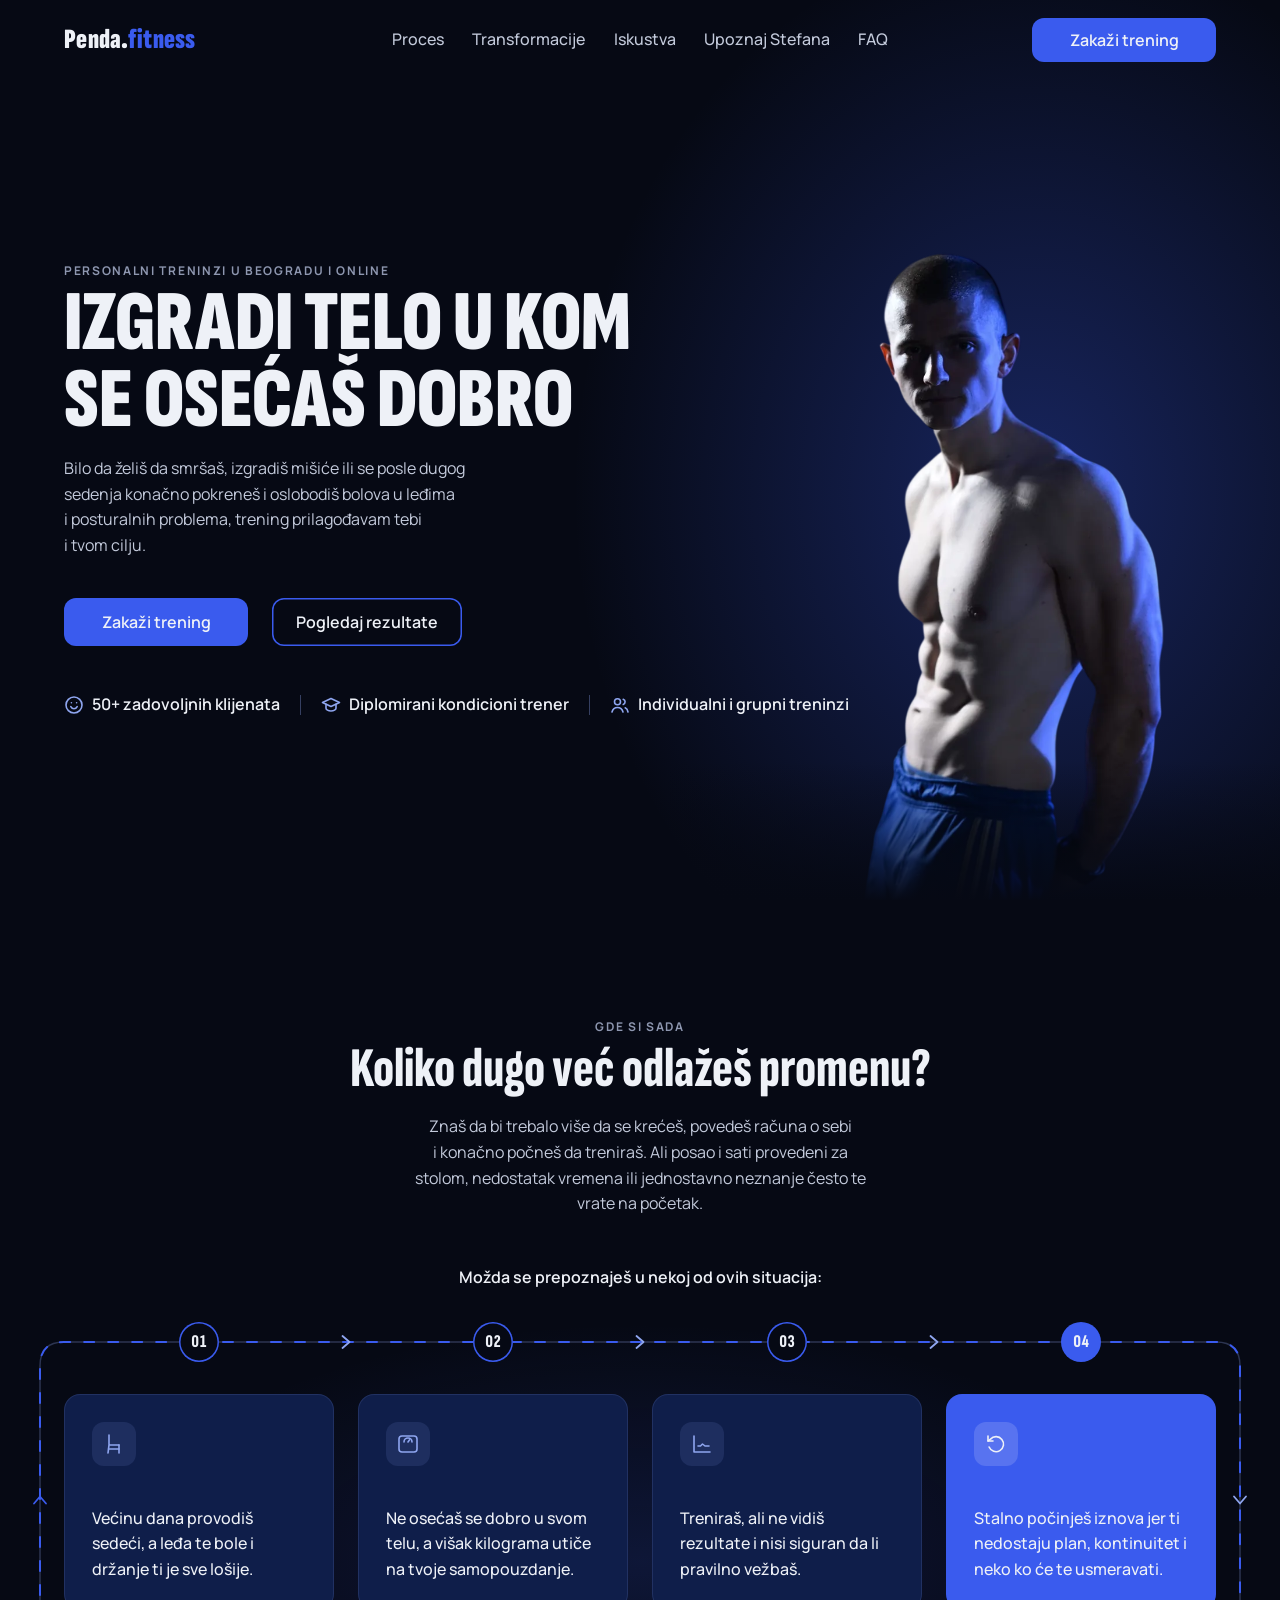
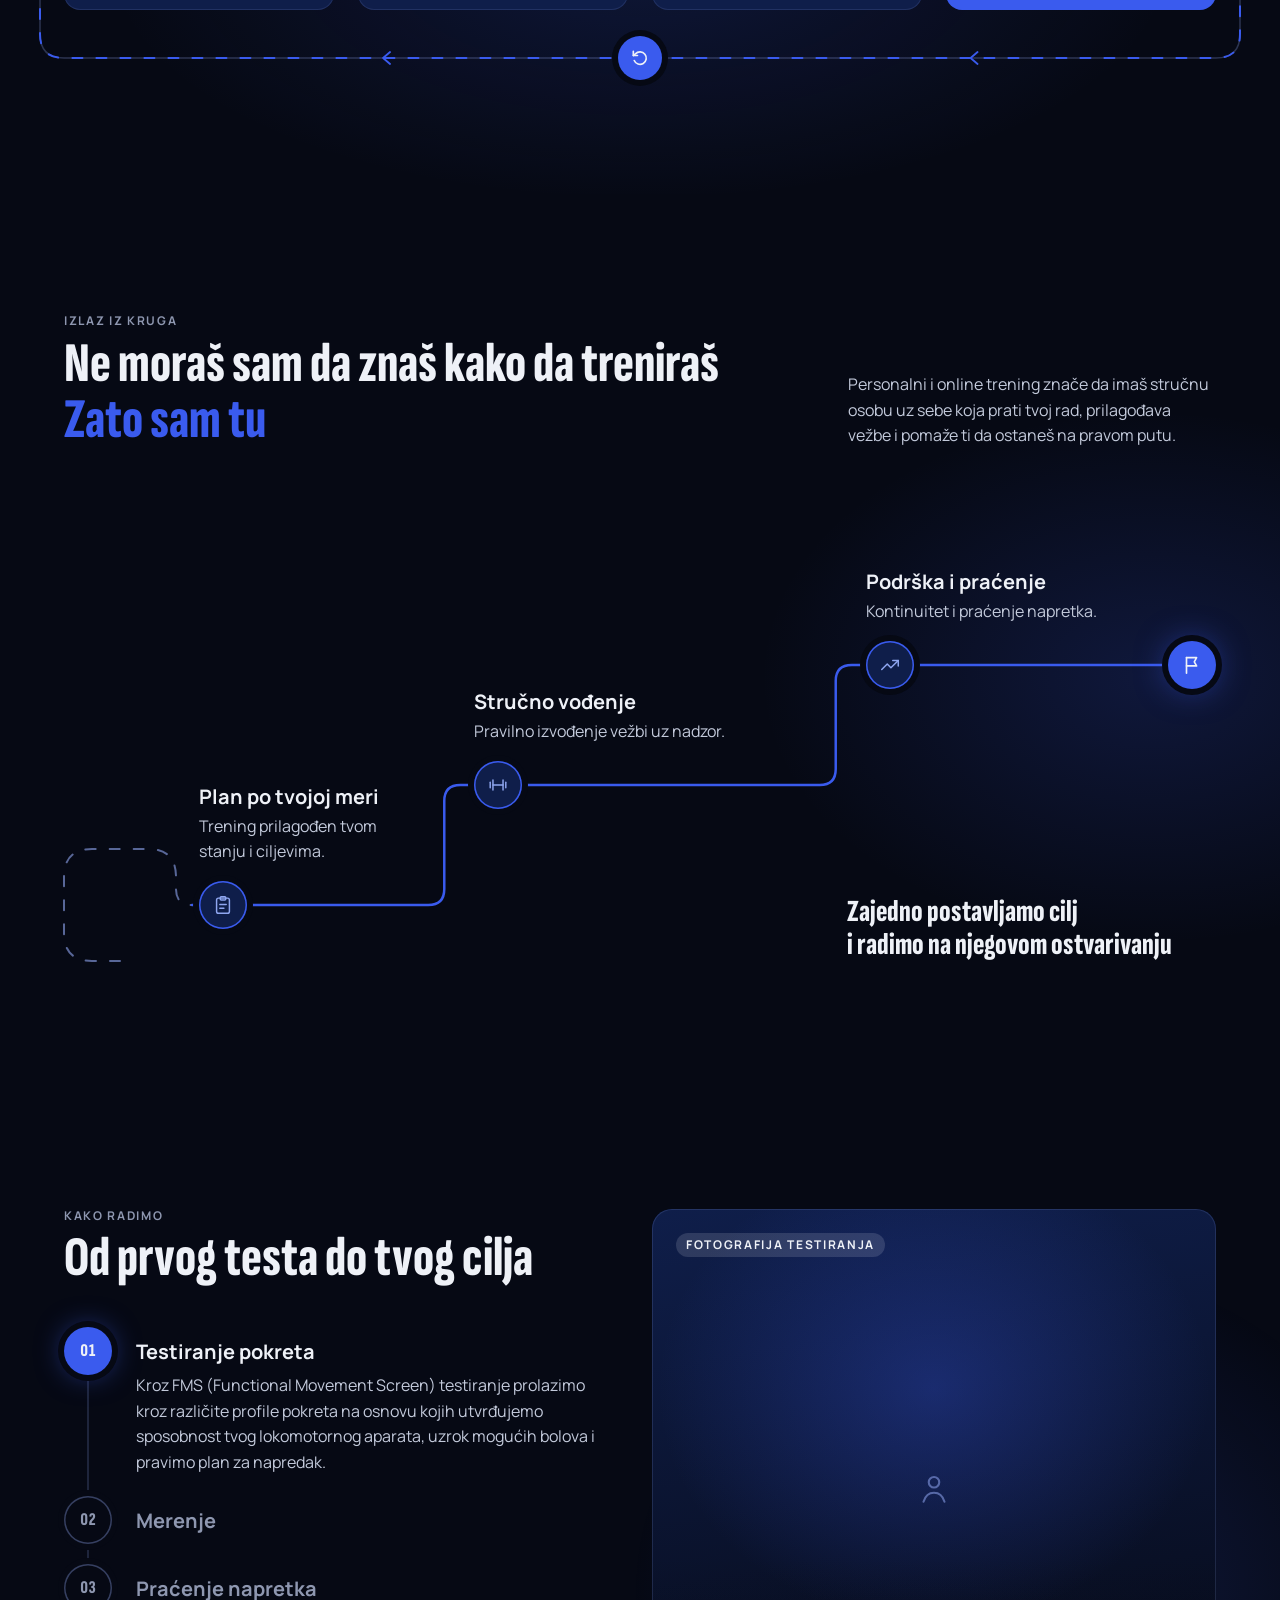
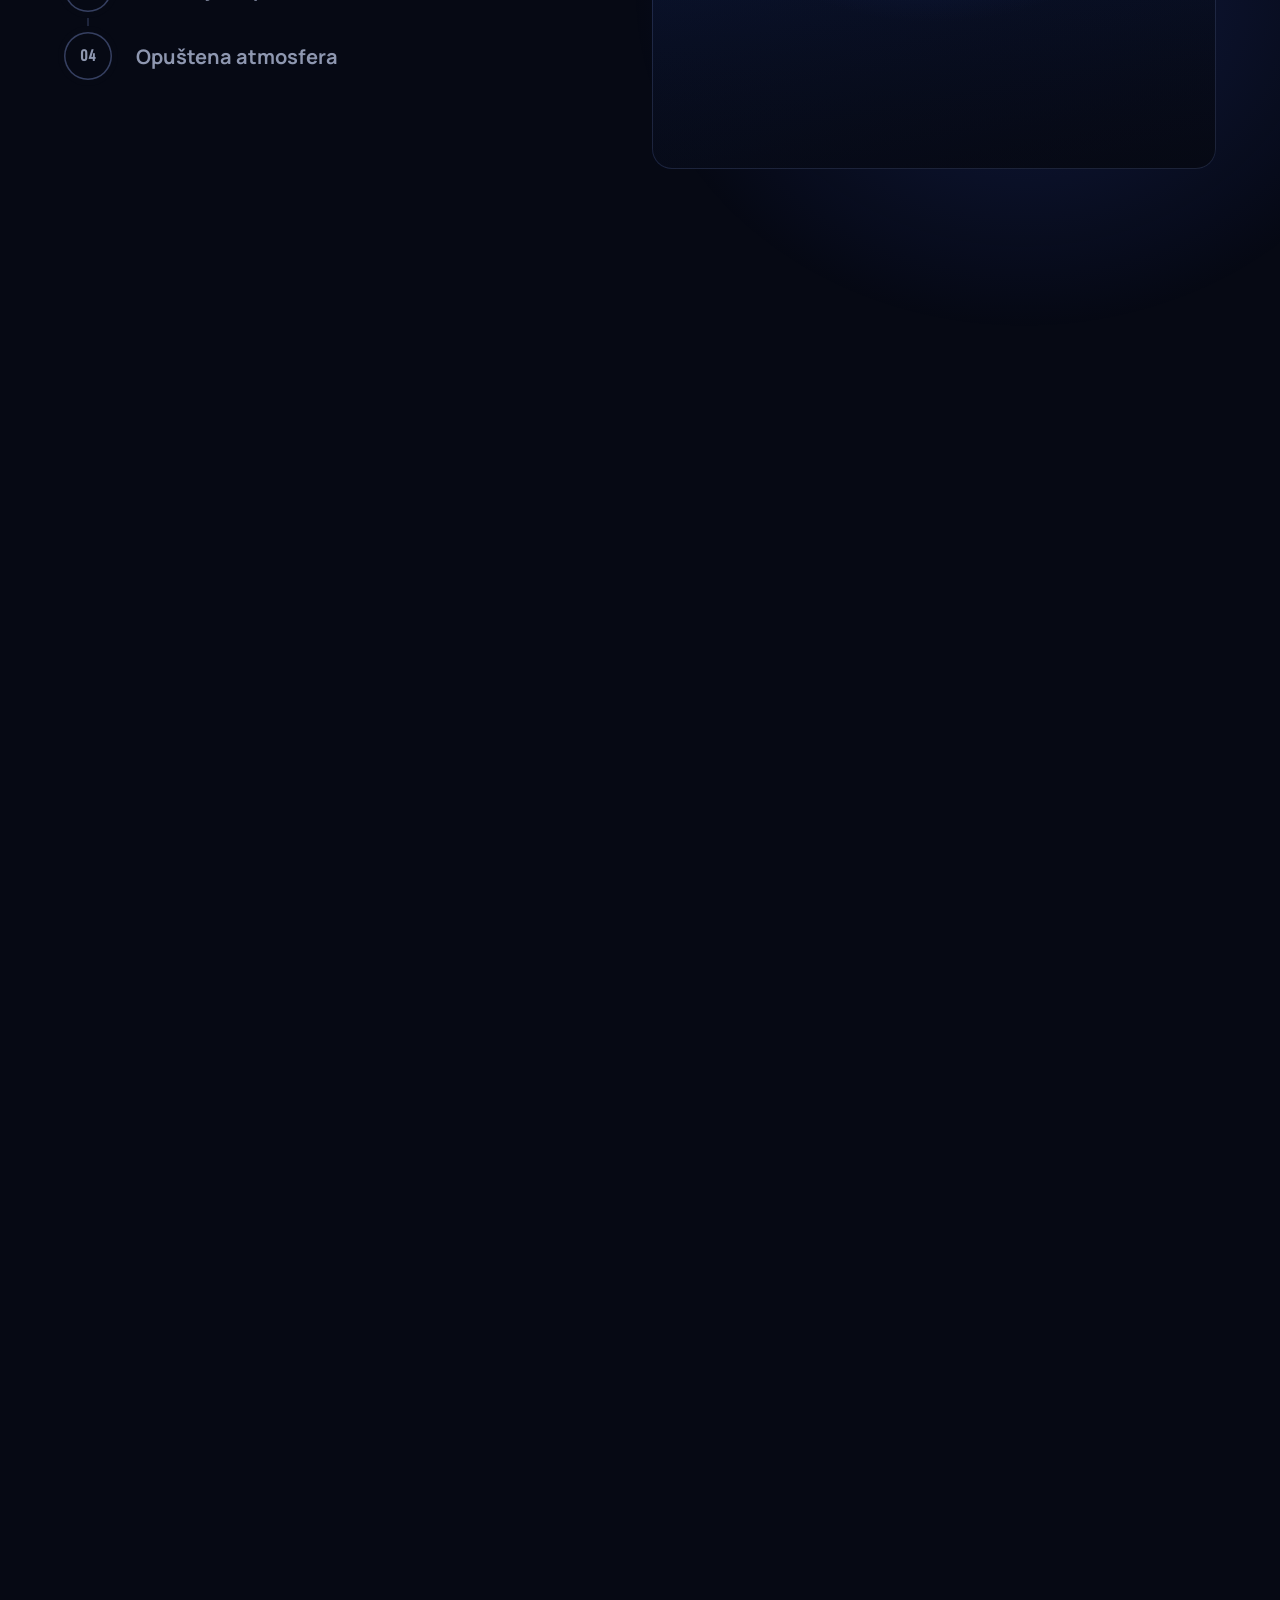
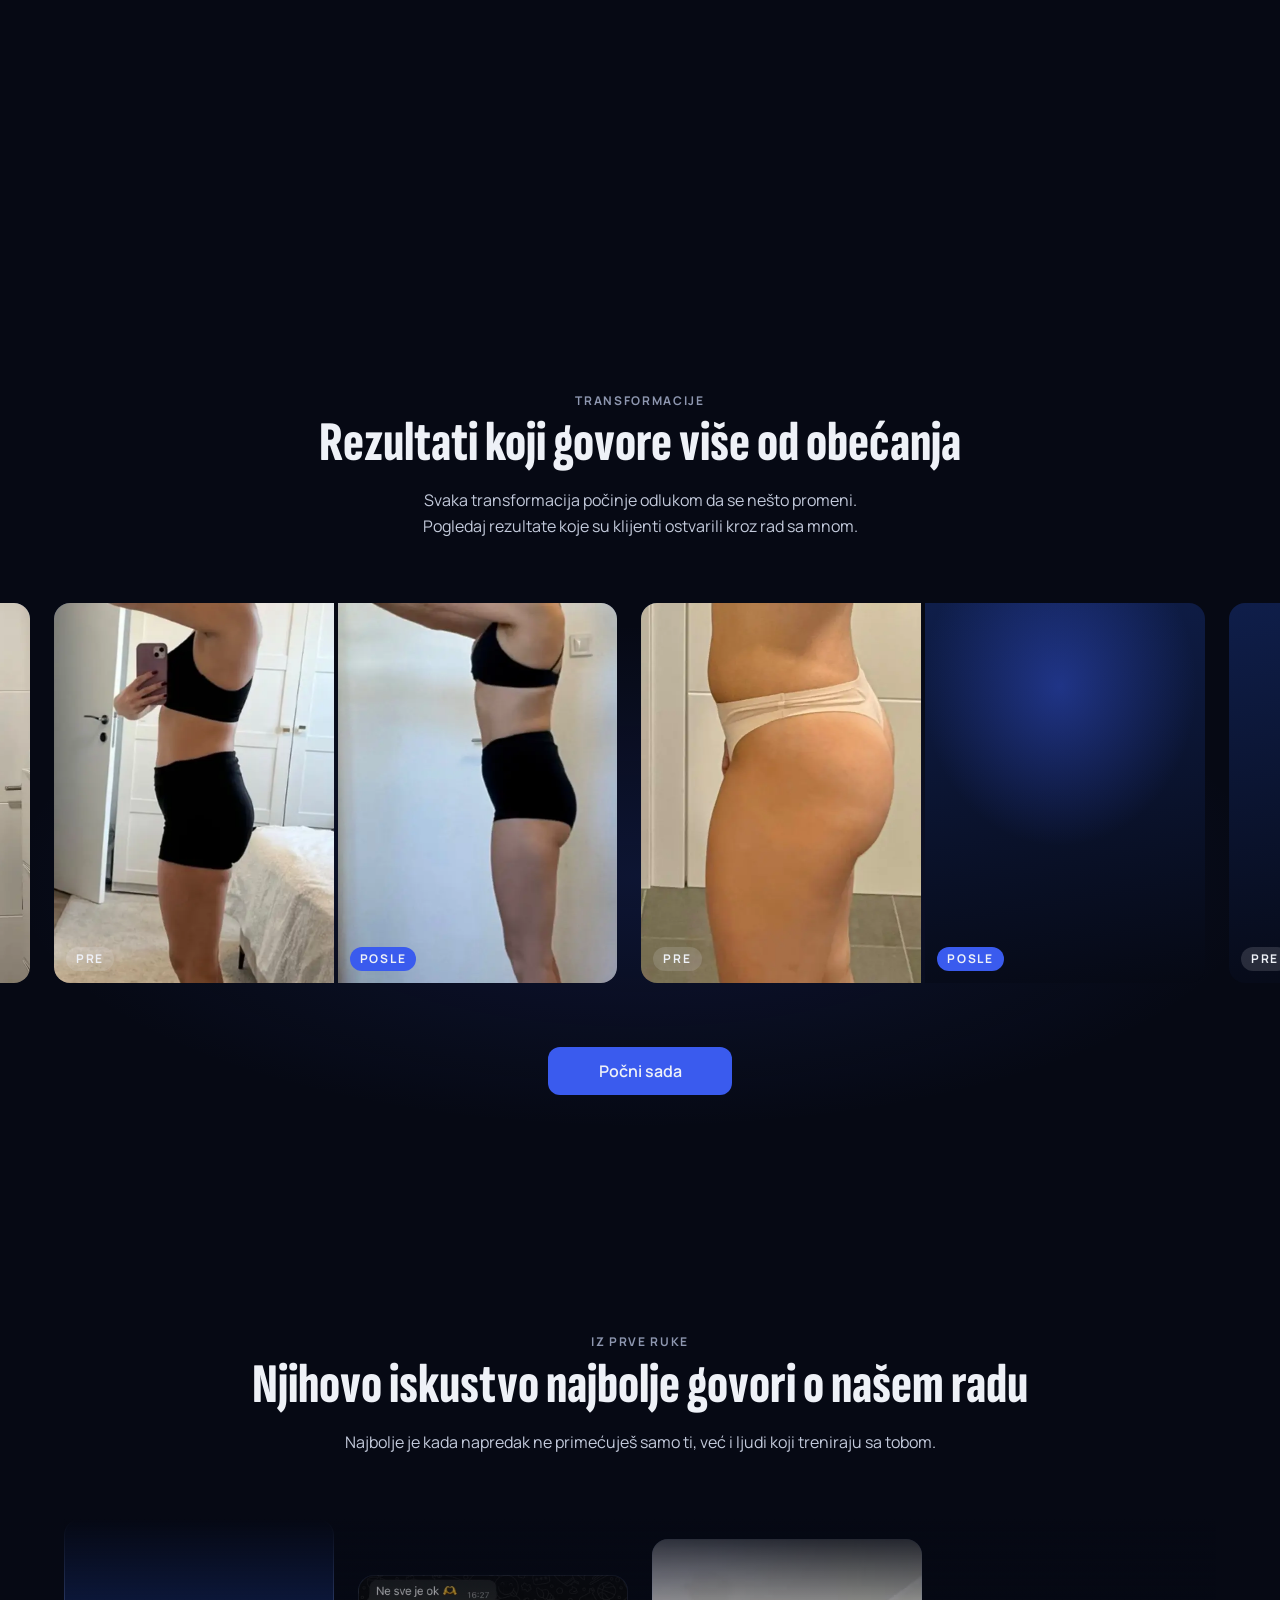
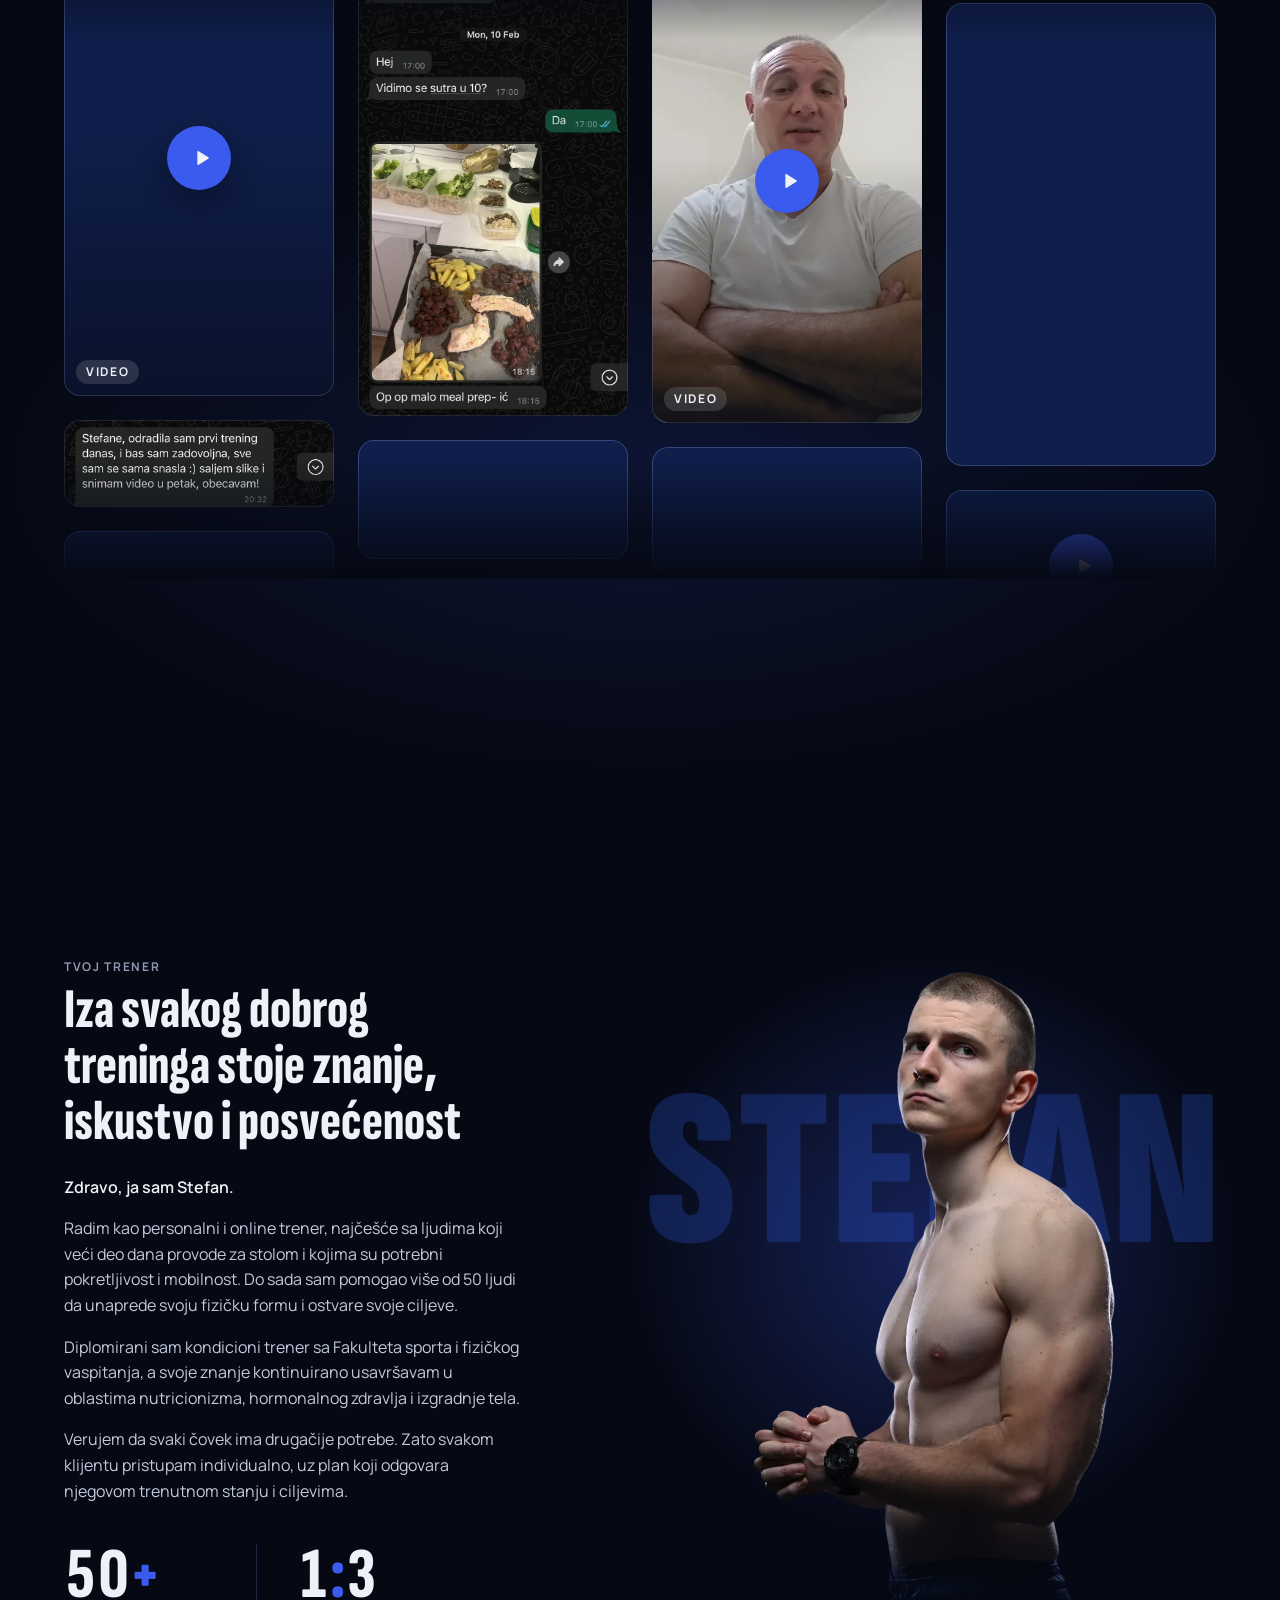
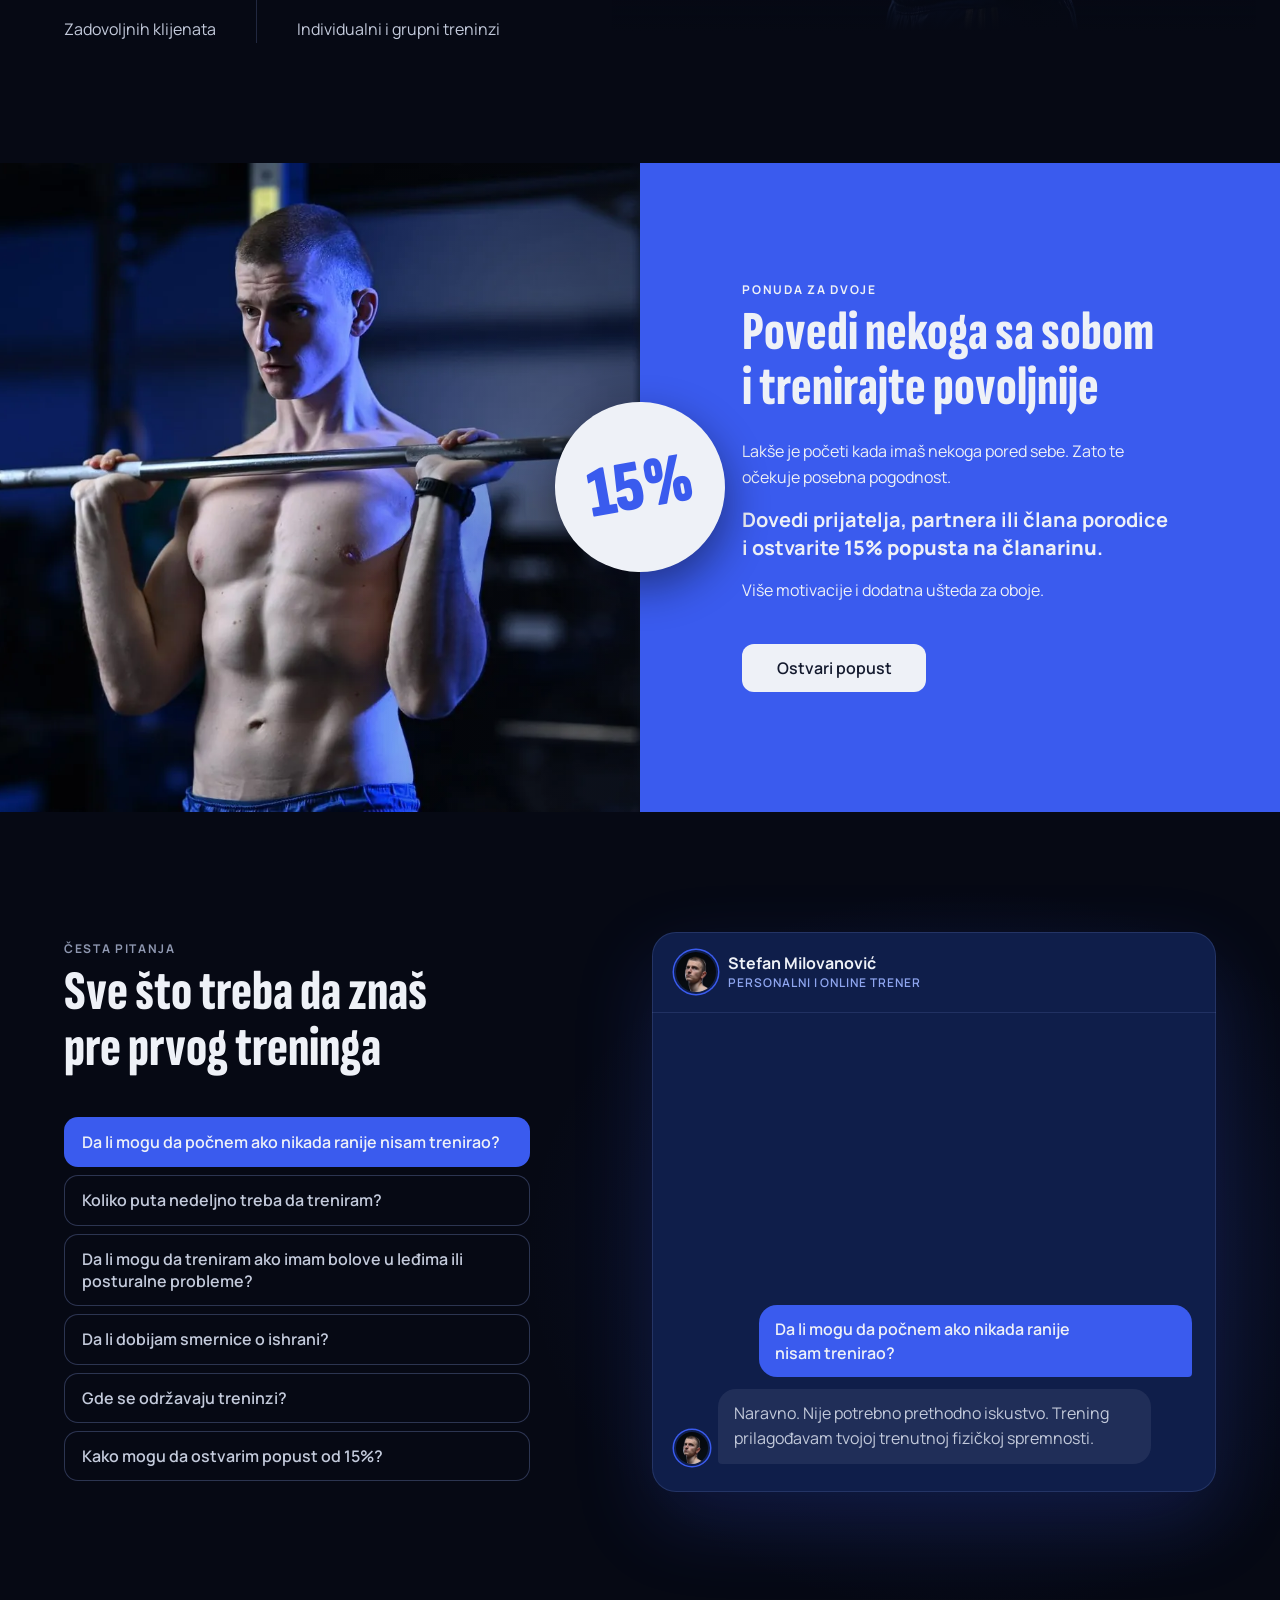
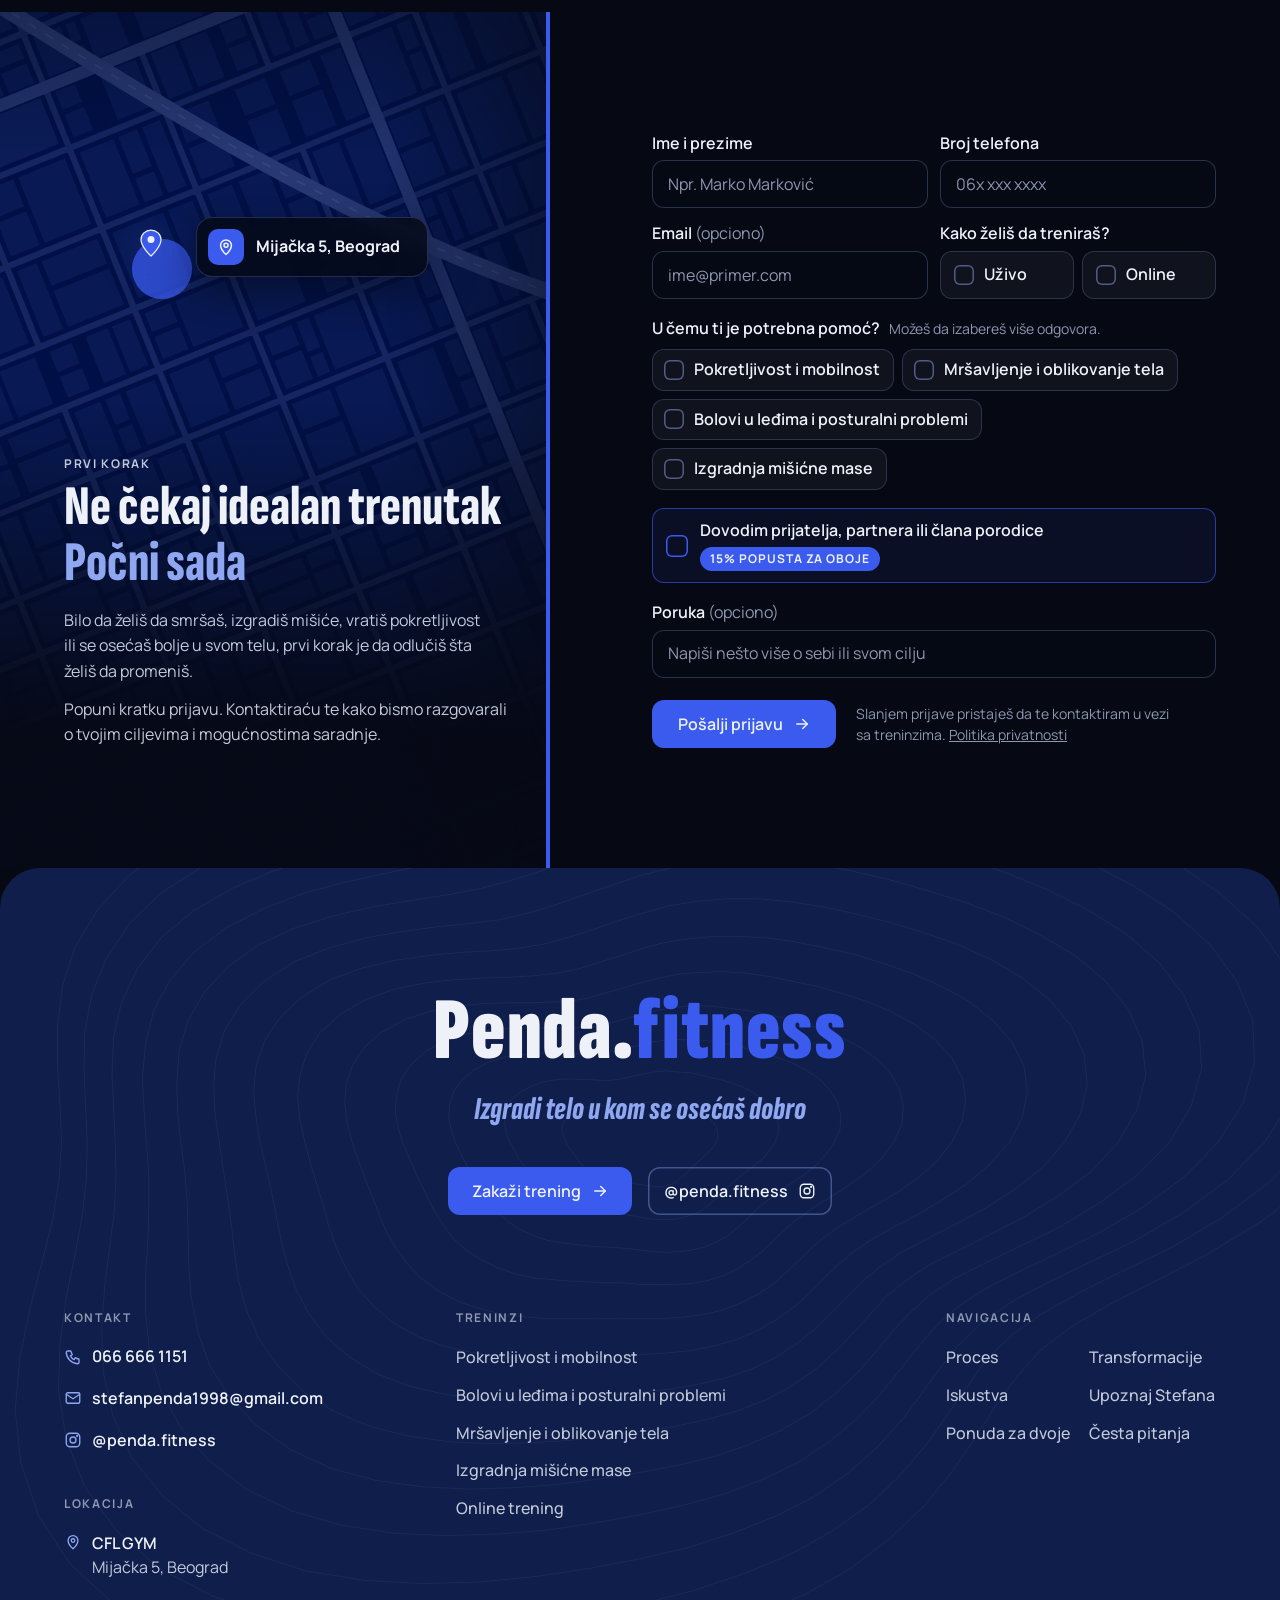
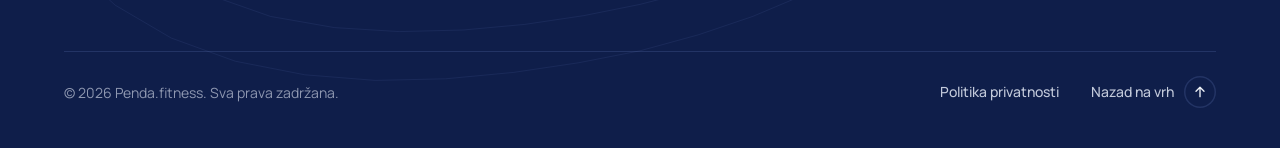
==== commit 004afd33: "FAQ: nova profilna slika u razgovoru Avatar sa studijske fotografije, vidi se cela glava.  Co-Author" ====
--- a/index.html
+++ b/index.html
@@ -22,7 +22,7 @@
 <link rel="icon" href="data:,">
 <link rel="preload" href="assets/fonts/sofia.woff2" as="font" type="font/woff2" crossorigin>
 <link rel="preload" href="assets/fonts/manrope.woff2" as="font" type="font/woff2" crossorigin>
-<link rel="stylesheet" href="assets/css/style.css?v=20261106h">
+<link rel="stylesheet" href="assets/css/style.css?v=20261108">
 <script type="application/ld+json">{"@context":"https://schema.org","@graph":[{"@type":"WebSite","@id":"https://penda.fitness/#website","url":"https://penda.fitness/","name":"Penda.fitness","inLanguage":"sr-Latn"},{"@type":["LocalBusiness","SportsActivityLocation"],"@id":"https://penda.fitness/#biz","name":"Penda.fitness","description":"Personalni treninzi u Beogradu i online treninzi: pokretljivost i mobilnost, bolovi u leđima i posturalni problemi, mršavljenje i oblikovanje tela, izgradnja mišićne mase.","url":"https://penda.fitness/","image":"https://penda.fitness/assets/img/og.jpg","telephone":"+381666661151","email":"stefanpenda1998@gmail.com","address":{"@type":"PostalAddress","streetAddress":"Mijačka 5","addressLocality":"Beograd","addressCountry":"RS"},"location":{"@type":"ExerciseGym","name":"CFL GYM","address":{"@type":"PostalAddress","streetAddress":"Mijačka 5","addressLocality":"Beograd","addressCountry":"RS"}},"areaServed":{"@type":"City","name":"Beograd"},"sameAs":["https://www.instagram.com/penda.fitness/"],"founder":{"@id":"https://penda.fitness/#stefan"}},{"@type":"Person","@id":"https://penda.fitness/#stefan","name":"Stefan Milovanović","jobTitle":"Diplomirani kondicioni trener","worksFor":{"@id":"https://penda.fitness/#biz"},"sameAs":["https://www.instagram.com/penda.fitness/"],"alumniOf":{"@type":"CollegeOrUniversity","name":"Fakultet sporta i fizičkog vaspitanja"}},{"@type":"FAQPage","@id":"https://penda.fitness/#faq","mainEntity":[{"@type":"Question","name":"Da li mogu da počnem ako nikada ranije nisam trenirao?","acceptedAnswer":{"@type":"Answer","text":"Naravno. Nije potrebno prethodno iskustvo. Trening prilagođavam tvojoj trenutnoj fizičkoj spremnosti."}},{"@type":"Question","name":"Koliko puta nedeljno treba da treniram?","acceptedAnswer":{"@type":"Answer","text":"To zavisi od tvog cilja, mogućnosti i rasporeda. Zajedno ćemo odrediti učestalost koja ti odgovara."}},{"@type":"Question","name":"Da li mogu da treniram ako imam bolove u leđima ili posturalne probleme?","acceptedAnswer":{"@type":"Answer","text":"Da. Ljudi sa bolovima u leđima i posturalnim problemima, uključujući i one sa diskus hernijom, deo su mog svakodnevnog rada. Pre prvog treninga procenjujem tvoje stanje, a vežbe biram tako da rasterete i postepeno ojačaju leđa, uz poštovanje preporuka tvog lekara."}},{"@type":"Question","name":"Da li dobijam smernice o ishrani?","acceptedAnswer":{"@type":"Answer","text":"Da. Mogu da ti pružim smernice iz oblasti nutricionizma koje podržavaju tvoje ciljeve."}},{"@type":"Question","name":"Gde se održavaju treninzi?","acceptedAnswer":{"@type":"Answer","text":"Personalni treninzi se održavaju uživo u teretani CFL GYM na adresi Mijačka 5, Beograd. Online trening radiš gde god ti odgovara, uz moj plan i praćenje."}},{"@type":"Question","name":"Kako mogu da ostvarim popust od 15%?","acceptedAnswer":{"@type":"Answer","text":"Povedi prijatelja, partnera ili člana porodice i oboje ostvarujete 15% popusta na članarinu, prema uslovima ponude."}}]}]}</script>
 </head>
 <body class="no-js">
@@ -356,6 +356,6 @@
     </div>
   </div>
 </footer>
-<script src="assets/js/main.js?v=20261106h" defer></script>
+<script src="assets/js/main.js?v=20261108" defer></script>
 </body>
 </html>
--- a/assets/css/style.css
+++ b/assets/css/style.css
@@ -405,7 +405,7 @@
 .faq .head{order:1}.chat{order:2}.chips{order:3}
 .chat{margin-top:32px;height:420px;border-radius:24px;background:var(--dubina);box-shadow:inset 0 0 0 1px var(--linija),0 30px 80px rgba(58,91,238,.18);display:flex;flex-direction:column;overflow:hidden}
 .chat__hd{display:flex;align-items:center;gap:12px;padding:16px 18px;border-bottom:1px solid rgba(143,166,240,.14)}
-.av{flex:0 0 auto;border-radius:50%;background:var(--dubina) url(../img/avatar.webp) center / cover no-repeat;box-shadow:0 0 0 2px var(--dubina),0 0 0 3.5px var(--plava)}
+.av{flex:0 0 auto;border-radius:50%;background:var(--dubina) url(../img/avatar-stefan.webp) center / cover no-repeat;box-shadow:0 0 0 2px var(--dubina),0 0 0 3.5px var(--plava)}
 .chat__hd .av{width:40px;height:40px}
 .chat__who{display:flex;flex-direction:column;gap:2px}
 .chat__who b{font-weight:700;line-height:1.3}
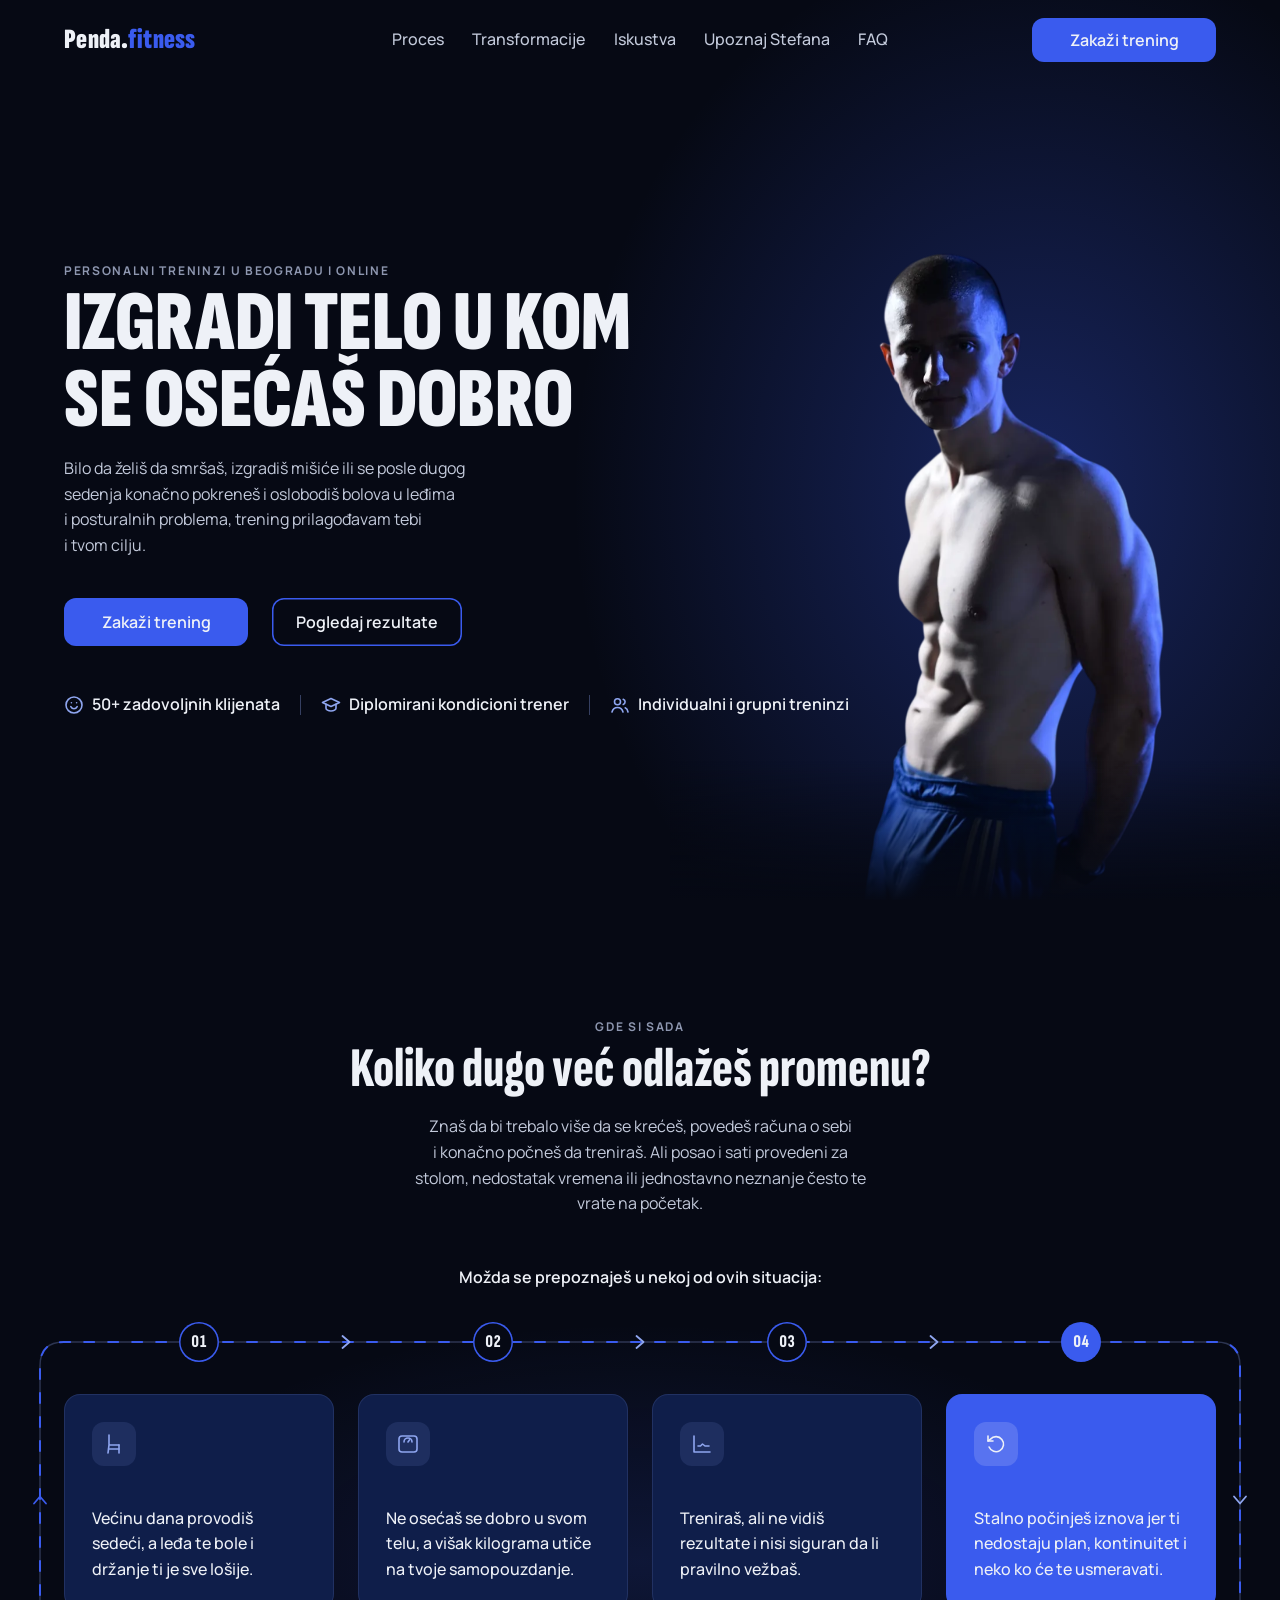
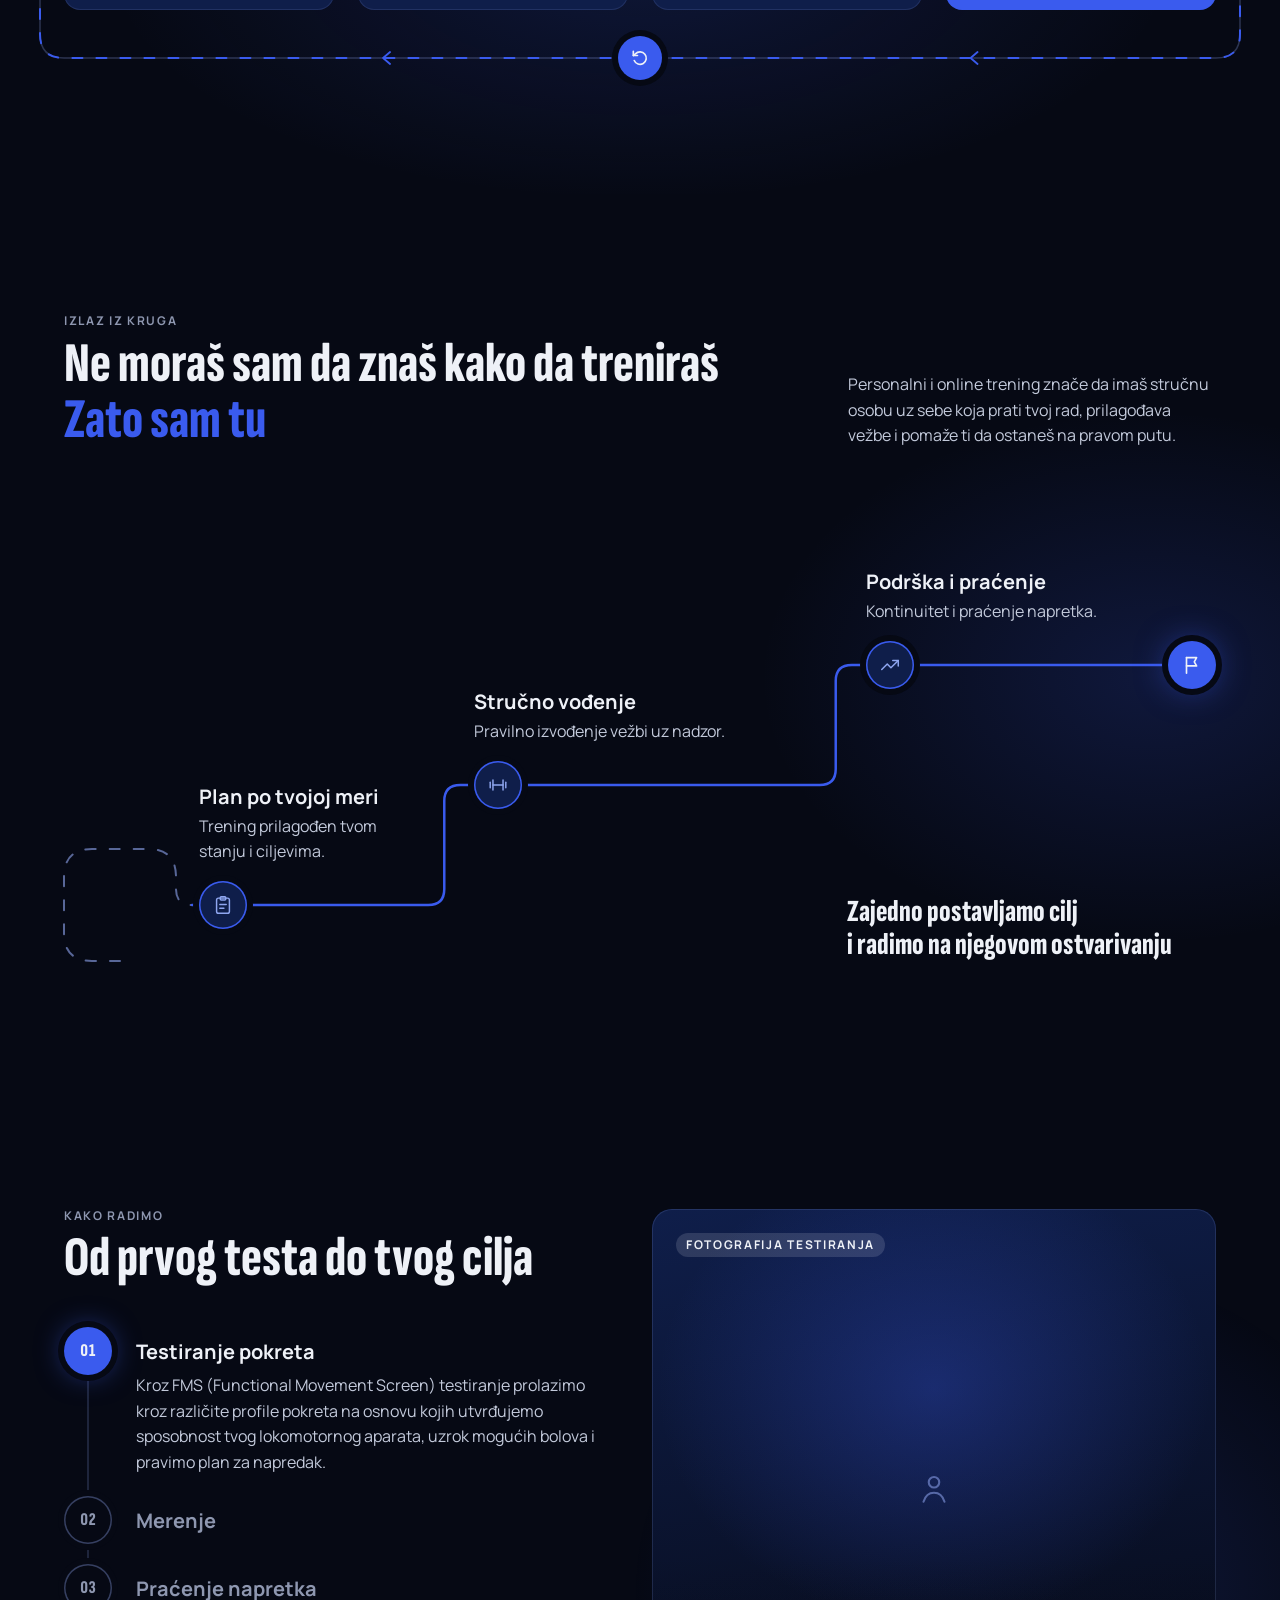
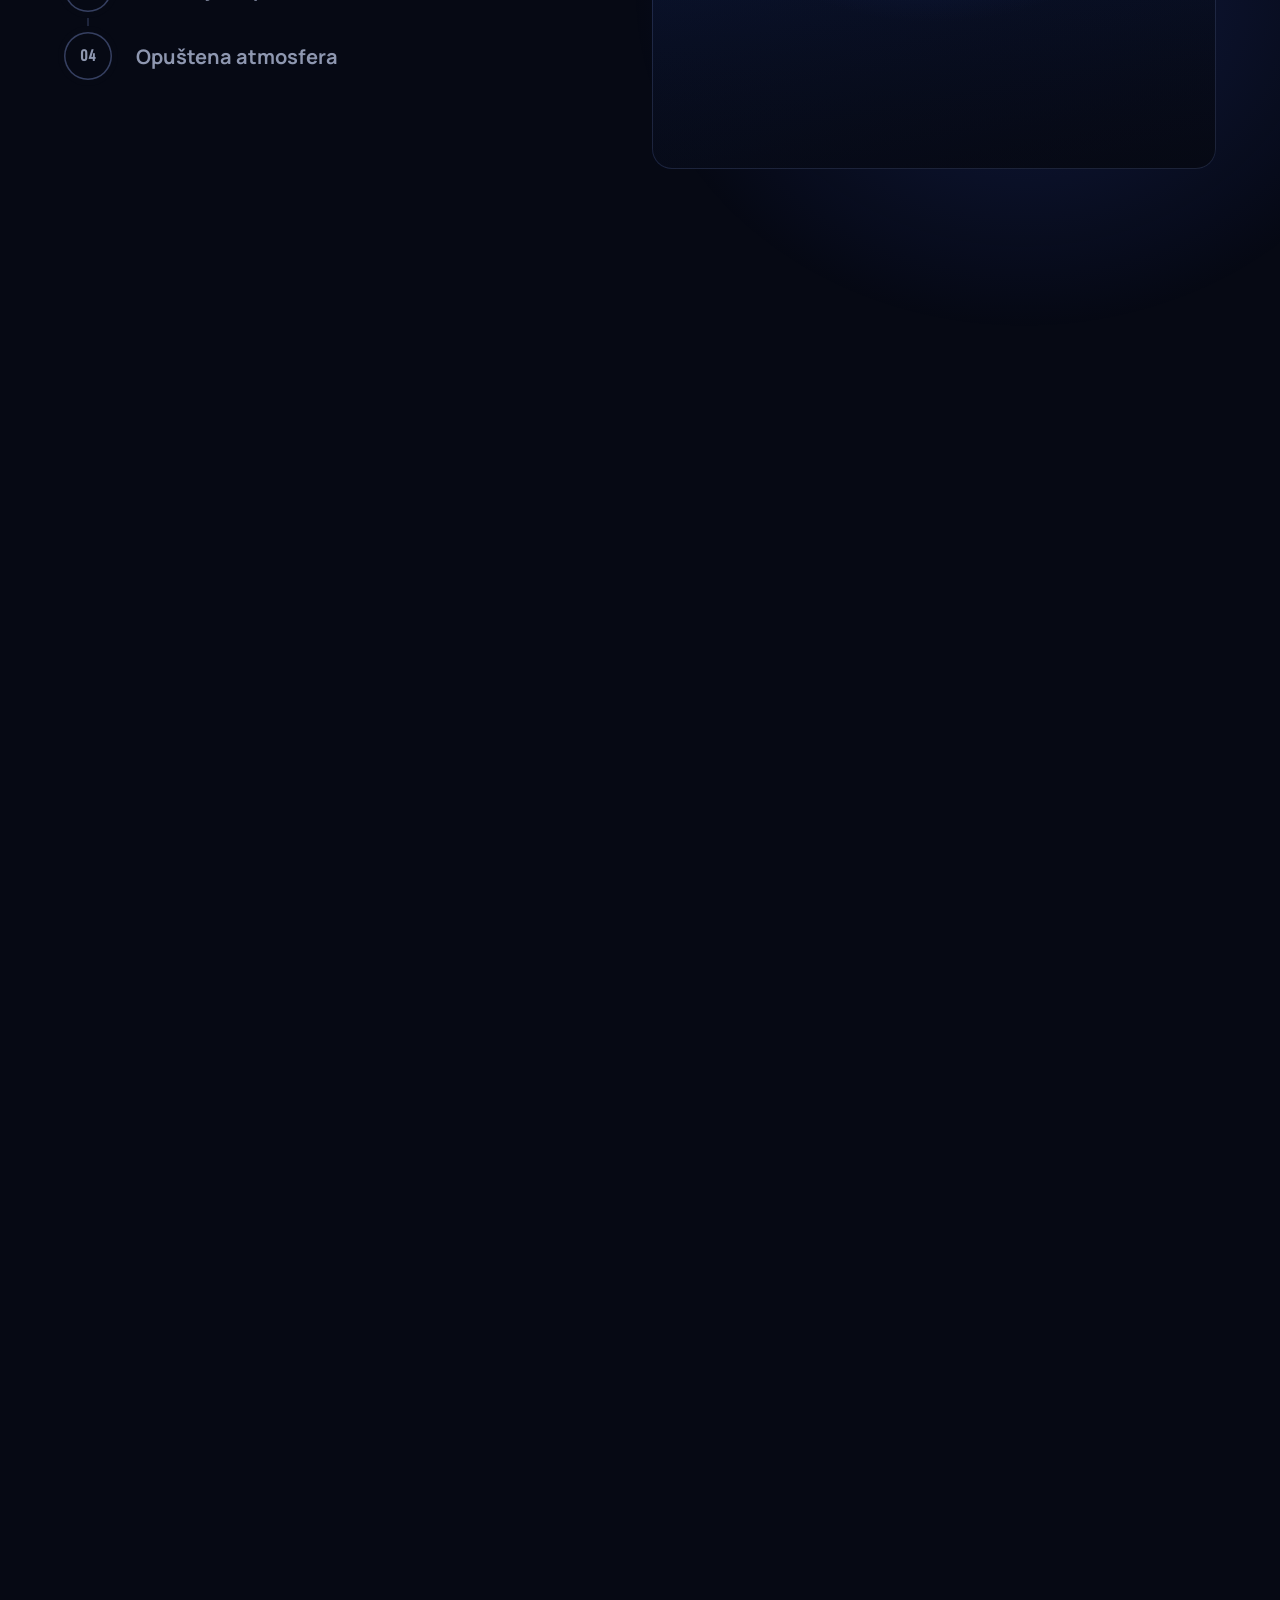
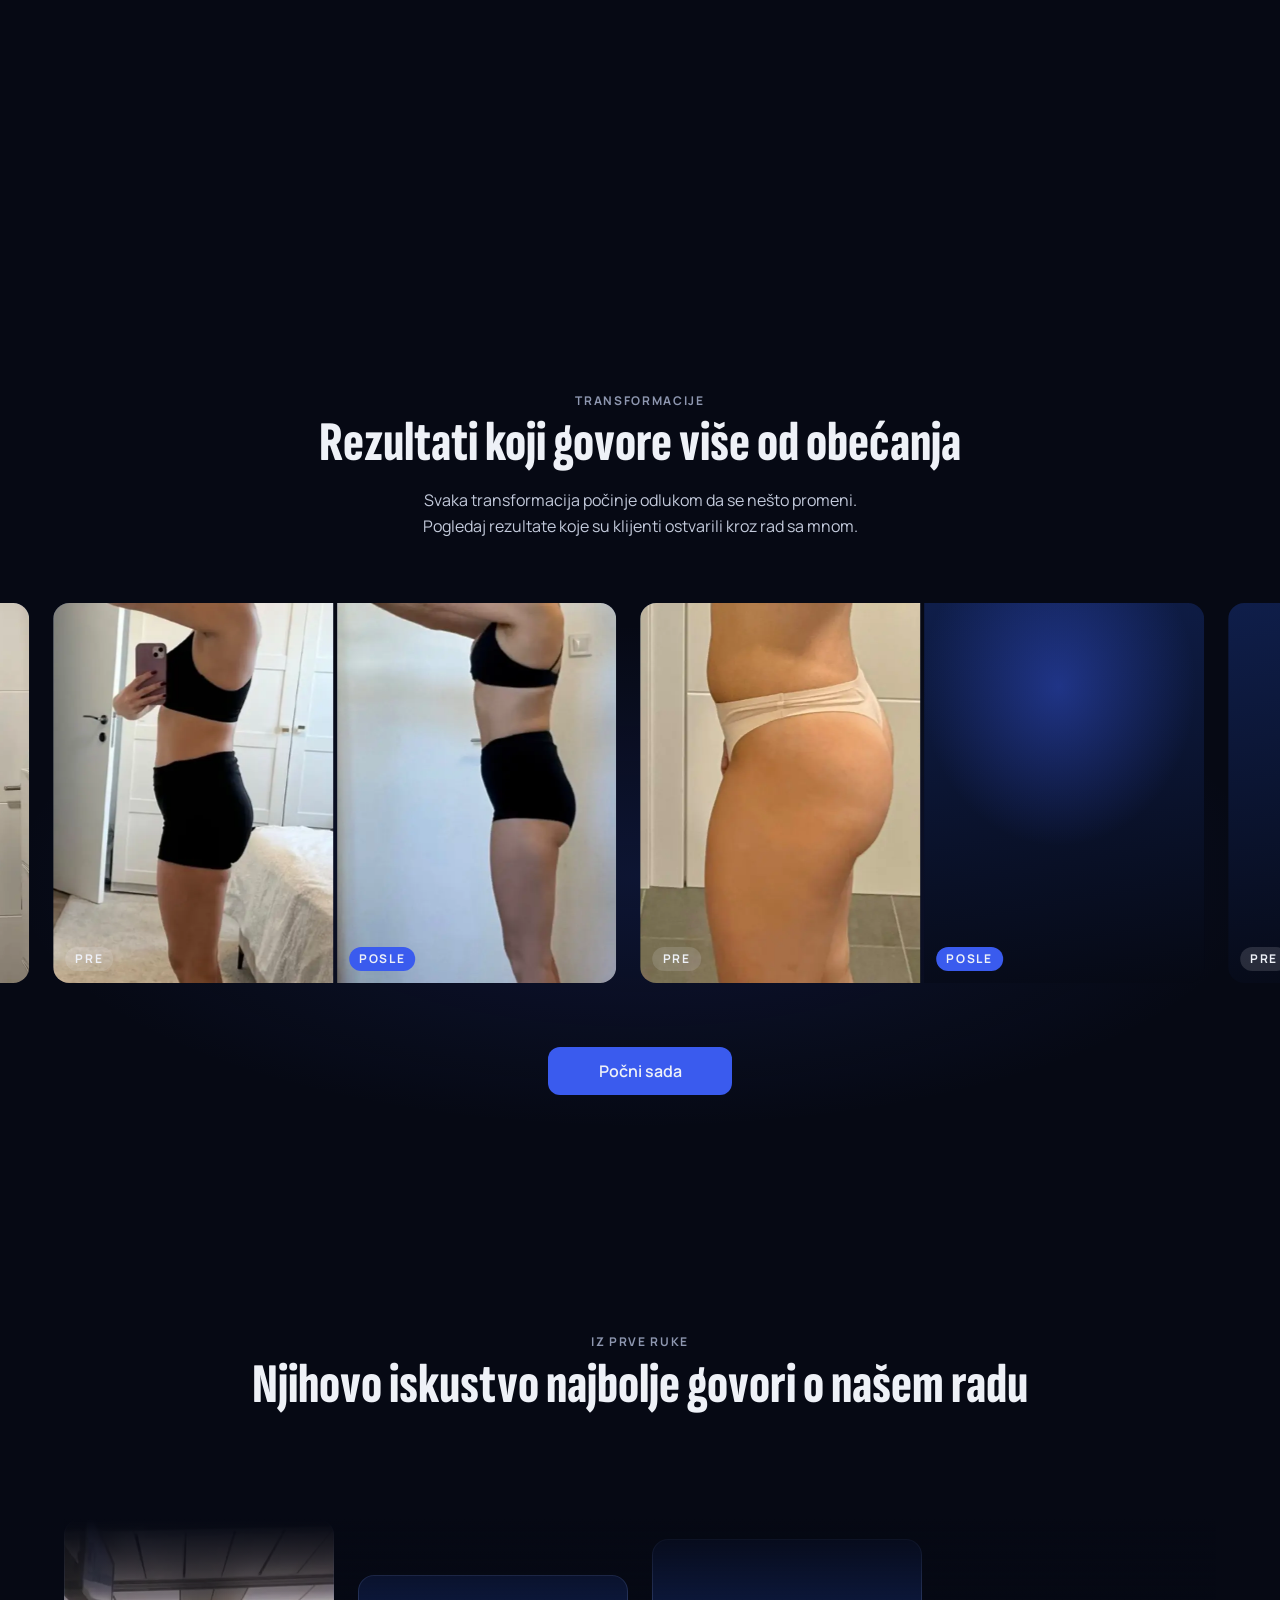
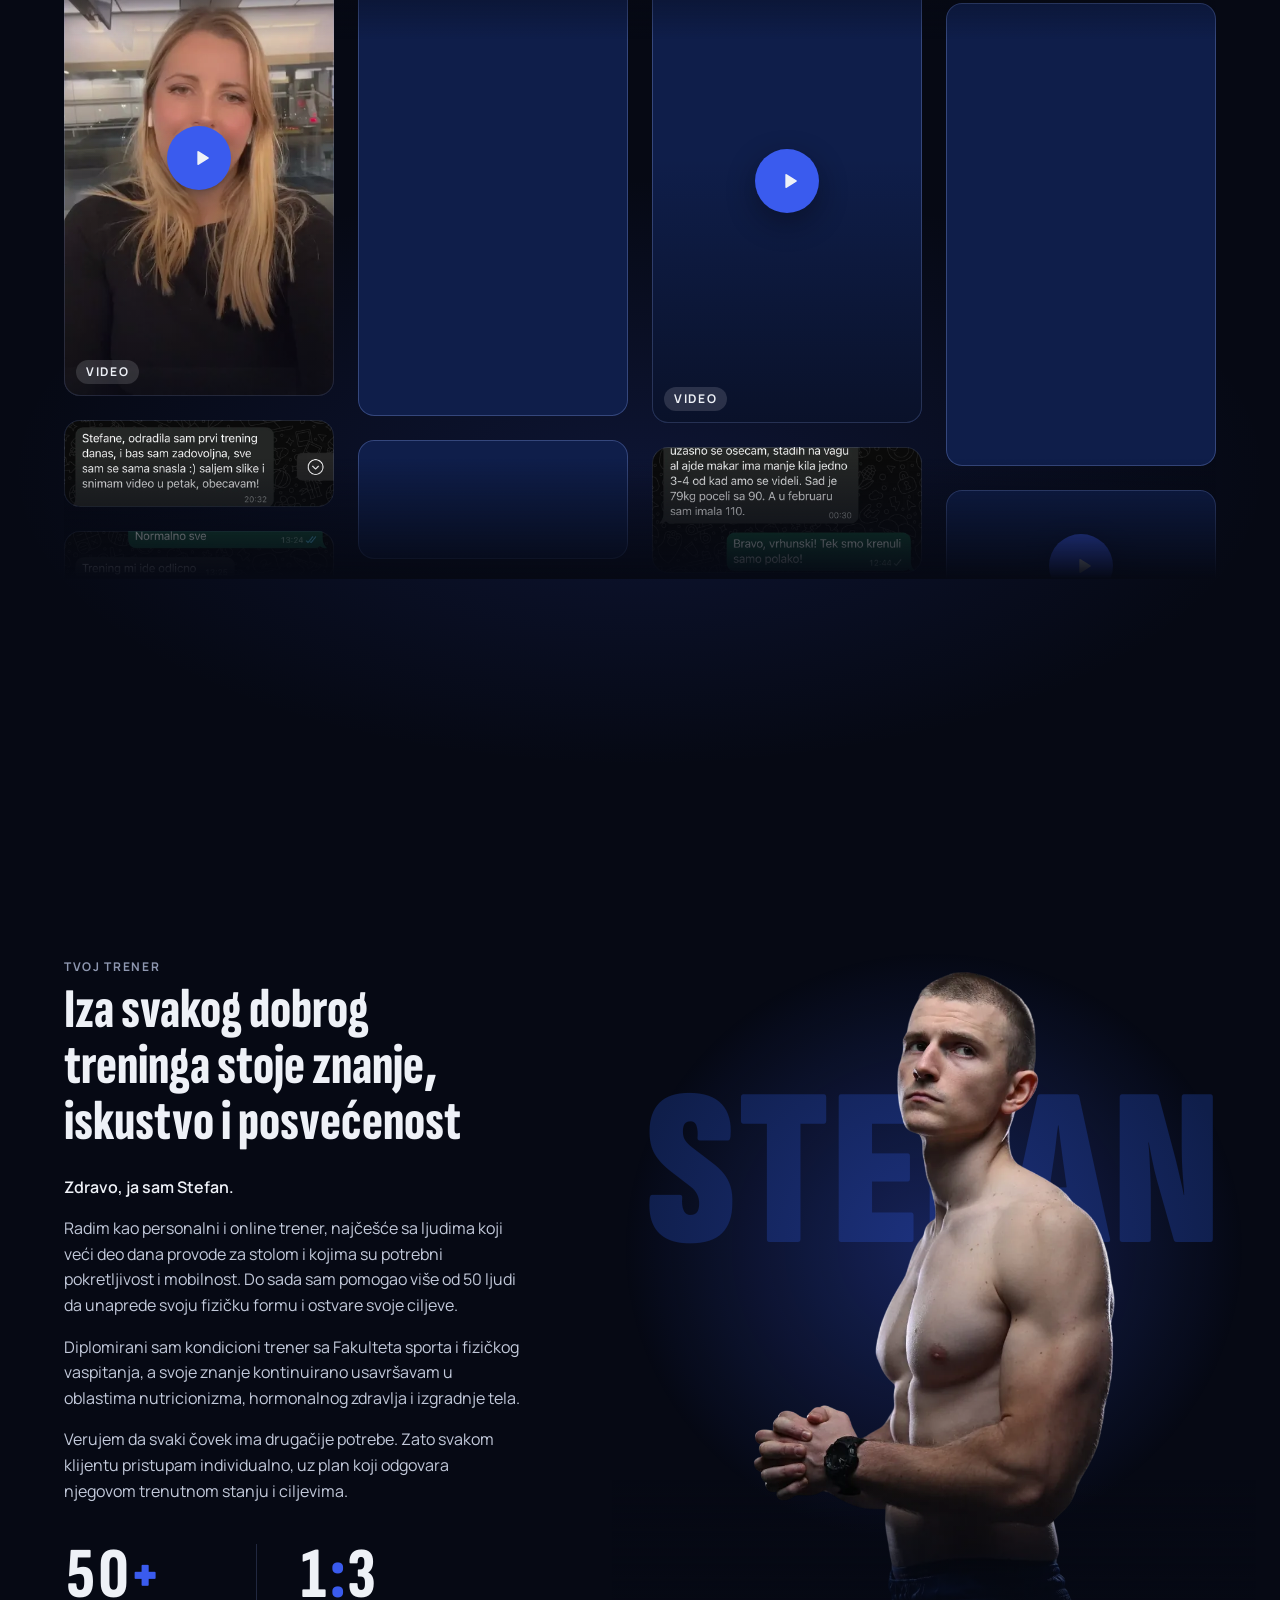
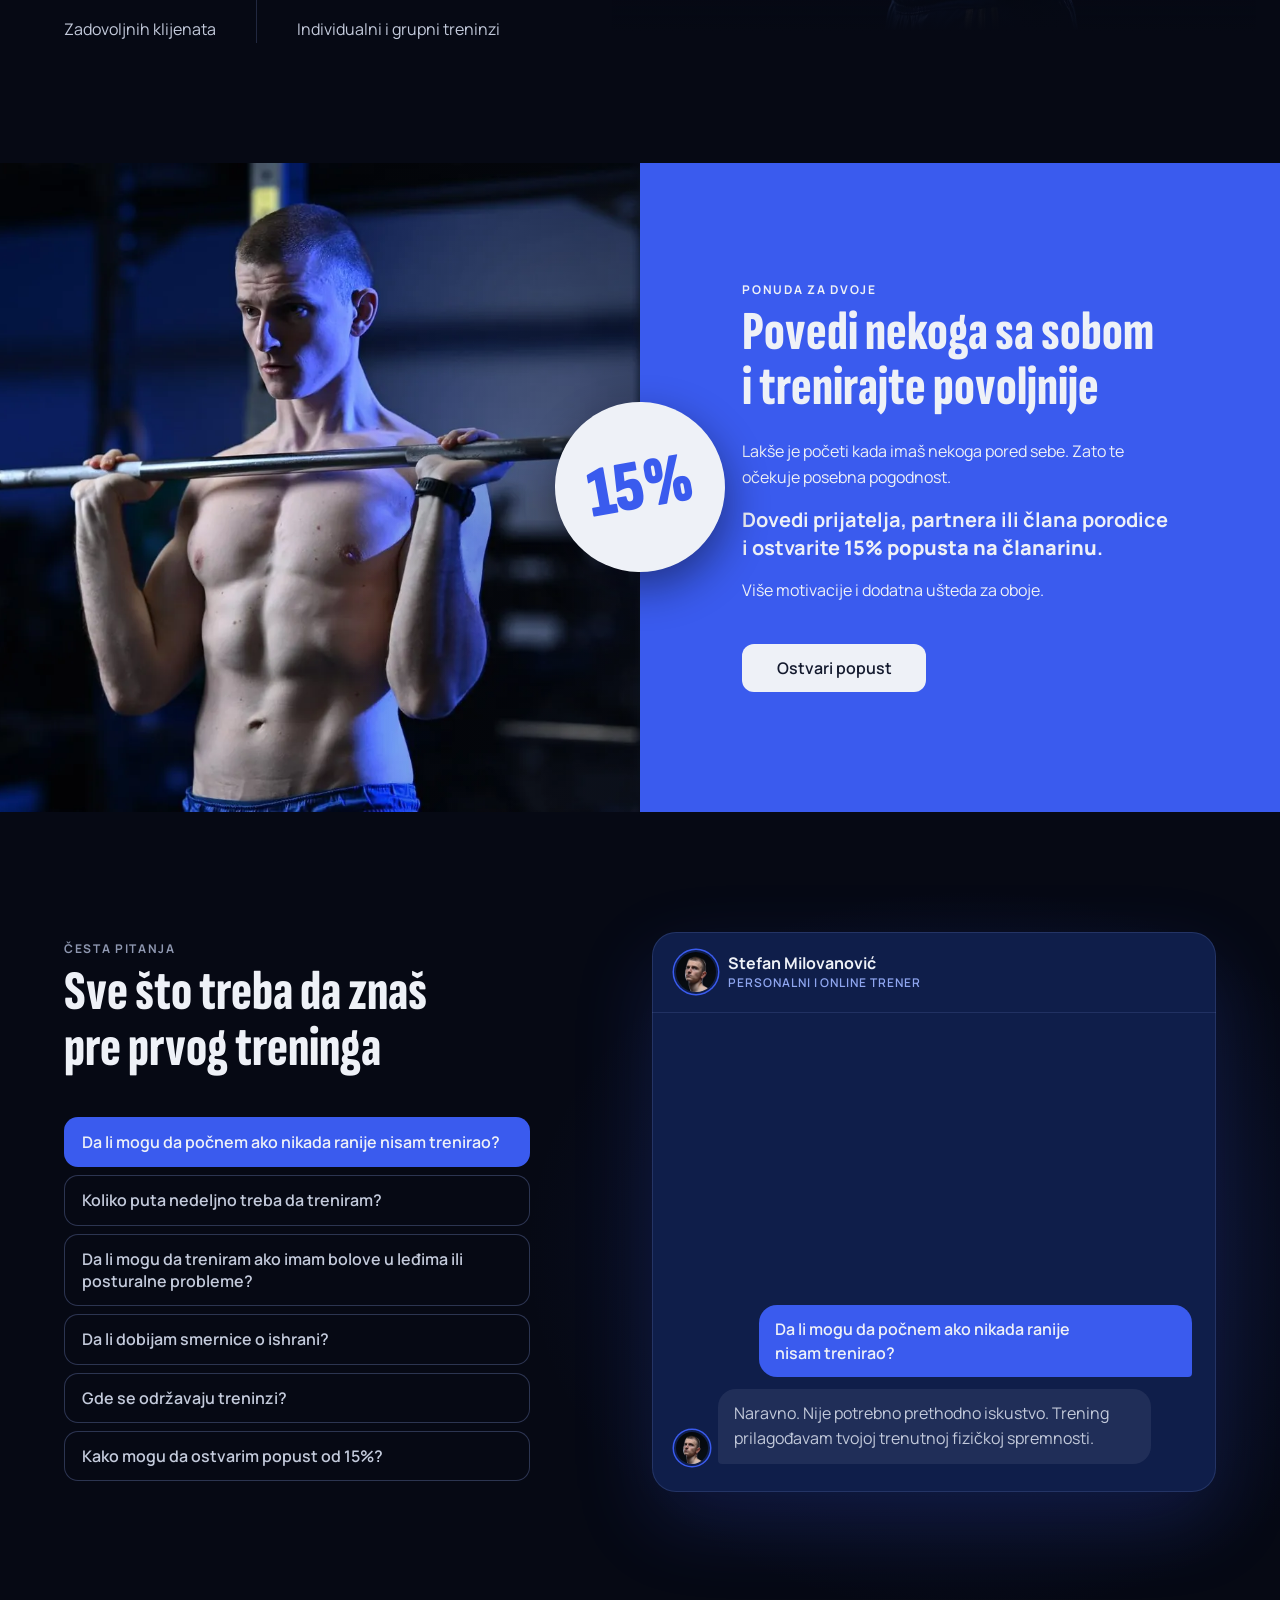
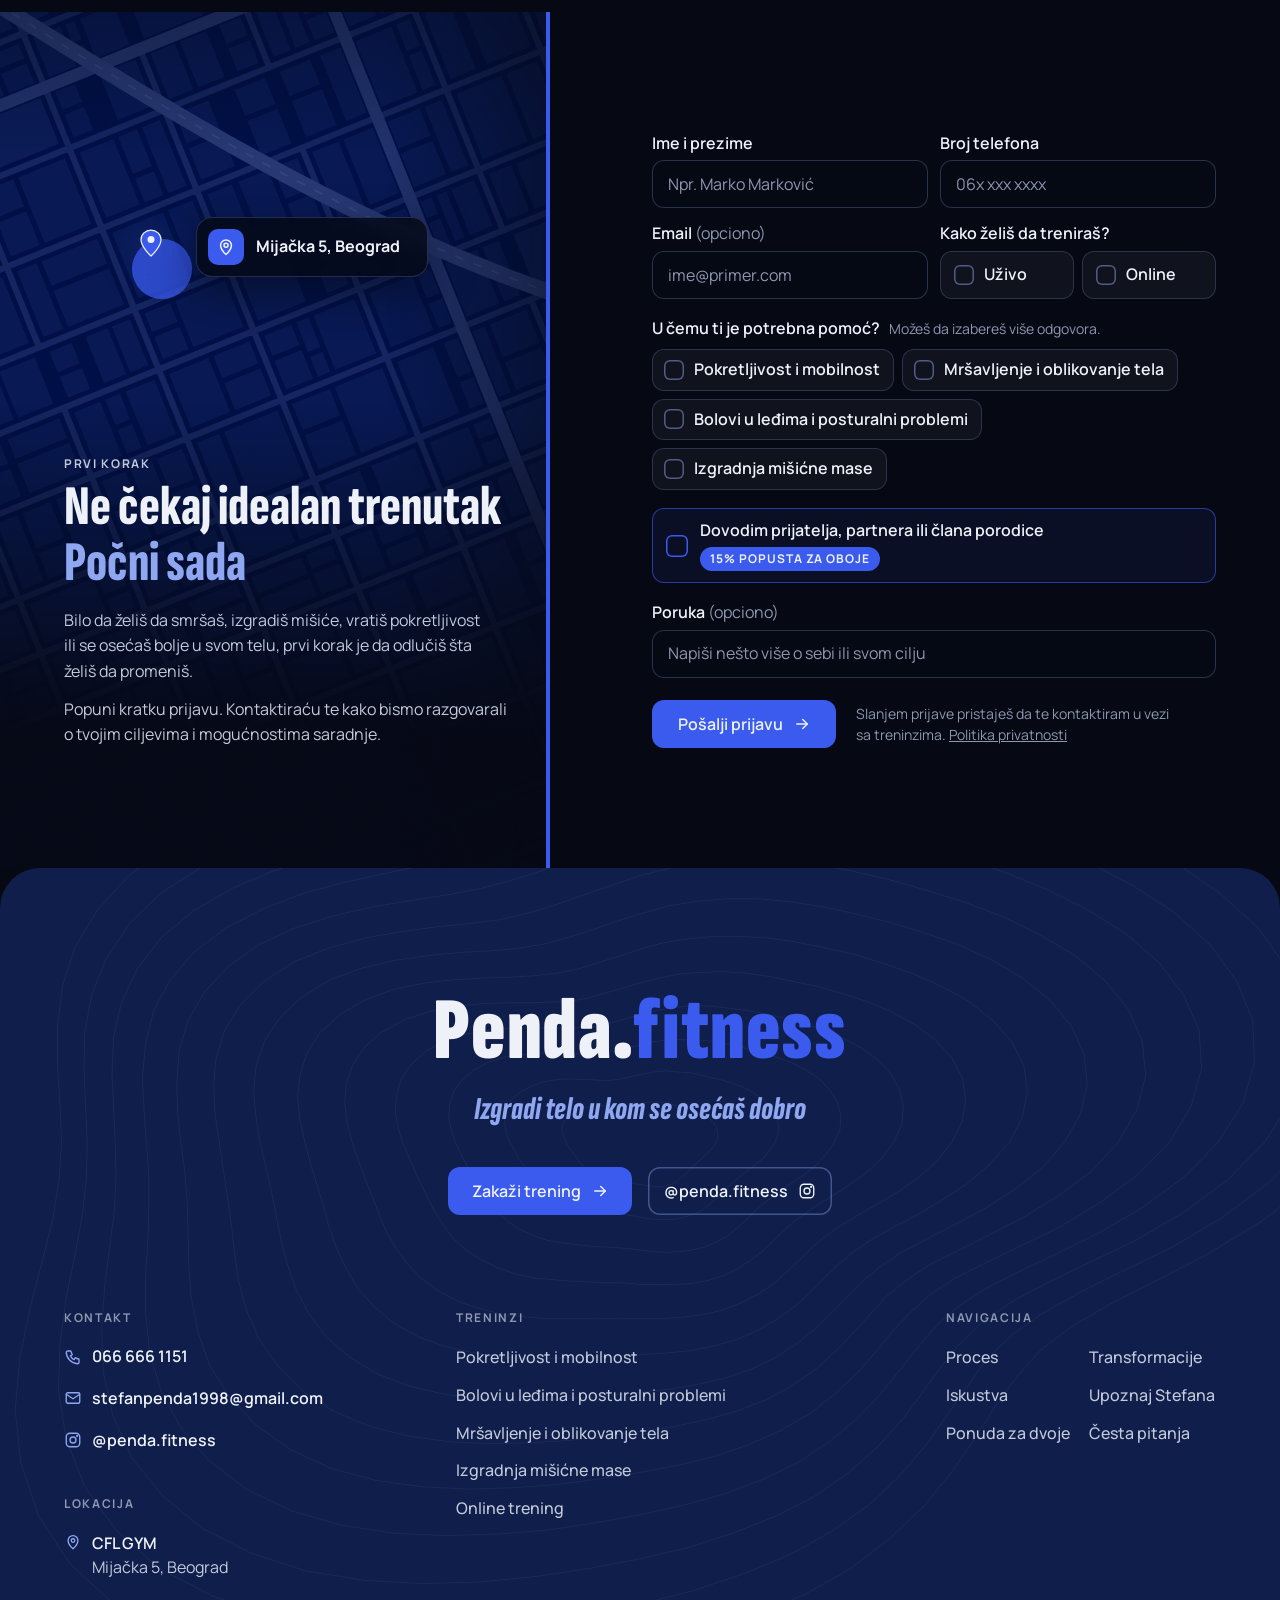
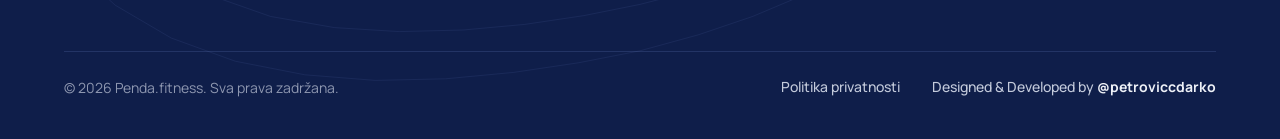
==== commit 6b85913a: "Animacije, WhatsApp na telefonu, linkovi ka adresi, potpis u footeru - Hero: jedna animacija; uvodi " ====
--- a/index.html
+++ b/index.html
@@ -22,7 +22,7 @@
 <link rel="icon" href="data:,">
 <link rel="preload" href="assets/fonts/sofia.woff2" as="font" type="font/woff2" crossorigin>
 <link rel="preload" href="assets/fonts/manrope.woff2" as="font" type="font/woff2" crossorigin>
-<link rel="stylesheet" href="assets/css/style.css?v=20261108">
+<link rel="stylesheet" href="assets/css/style.css?v=20261109d">
 <script type="application/ld+json">{"@context":"https://schema.org","@graph":[{"@type":"WebSite","@id":"https://penda.fitness/#website","url":"https://penda.fitness/","name":"Penda.fitness","inLanguage":"sr-Latn"},{"@type":["LocalBusiness","SportsActivityLocation"],"@id":"https://penda.fitness/#biz","name":"Penda.fitness","description":"Personalni treninzi u Beogradu i online treninzi: pokretljivost i mobilnost, bolovi u leđima i posturalni problemi, mršavljenje i oblikovanje tela, izgradnja mišićne mase.","url":"https://penda.fitness/","image":"https://penda.fitness/assets/img/og.jpg","telephone":"+381666661151","email":"stefanpenda1998@gmail.com","address":{"@type":"PostalAddress","streetAddress":"Mijačka 5","addressLocality":"Beograd","addressCountry":"RS"},"location":{"@type":"ExerciseGym","name":"CFL GYM","address":{"@type":"PostalAddress","streetAddress":"Mijačka 5","addressLocality":"Beograd","addressCountry":"RS"}},"areaServed":{"@type":"City","name":"Beograd"},"sameAs":["https://www.instagram.com/penda.fitness/"],"founder":{"@id":"https://penda.fitness/#stefan"}},{"@type":"Person","@id":"https://penda.fitness/#stefan","name":"Stefan Milovanović","jobTitle":"Diplomirani kondicioni trener","worksFor":{"@id":"https://penda.fitness/#biz"},"sameAs":["https://www.instagram.com/penda.fitness/"],"alumniOf":{"@type":"CollegeOrUniversity","name":"Fakultet sporta i fizičkog vaspitanja"}},{"@type":"FAQPage","@id":"https://penda.fitness/#faq","mainEntity":[{"@type":"Question","name":"Da li mogu da počnem ako nikada ranije nisam trenirao?","acceptedAnswer":{"@type":"Answer","text":"Naravno. Nije potrebno prethodno iskustvo. Trening prilagođavam tvojoj trenutnoj fizičkoj spremnosti."}},{"@type":"Question","name":"Koliko puta nedeljno treba da treniram?","acceptedAnswer":{"@type":"Answer","text":"To zavisi od tvog cilja, mogućnosti i rasporeda. Zajedno ćemo odrediti učestalost koja ti odgovara."}},{"@type":"Question","name":"Da li mogu da treniram ako imam bolove u leđima ili posturalne probleme?","acceptedAnswer":{"@type":"Answer","text":"Da. Ljudi sa bolovima u leđima i posturalnim problemima, uključujući i one sa diskus hernijom, deo su mog svakodnevnog rada. Pre prvog treninga procenjujem tvoje stanje, a vežbe biram tako da rasterete i postepeno ojačaju leđa, uz poštovanje preporuka tvog lekara."}},{"@type":"Question","name":"Da li dobijam smernice o ishrani?","acceptedAnswer":{"@type":"Answer","text":"Da. Mogu da ti pružim smernice iz oblasti nutricionizma koje podržavaju tvoje ciljeve."}},{"@type":"Question","name":"Gde se održavaju treninzi?","acceptedAnswer":{"@type":"Answer","text":"Personalni treninzi se održavaju uživo u teretani CFL GYM na adresi Mijačka 5, Beograd. Online trening radiš gde god ti odgovara, uz moj plan i praćenje."}},{"@type":"Question","name":"Kako mogu da ostvarim popust od 15%?","acceptedAnswer":{"@type":"Answer","text":"Povedi prijatelja, partnera ili člana porodice i oboje ostvarujete 15% popusta na članarinu, prema uslovima ponude."}}]}]}</script>
 </head>
 <body class="no-js">
@@ -55,7 +55,8 @@
       <h1>Izgradi telo u kom<br>se osećaš dobro</h1>
       <p class="hero__p">Bilo da želiš da smršaš, izgradiš mišiće ili se posle dugog sedenja konačno pokreneš i oslobodiš bolova u leđima i posturalnih problema, trening prilagođavam tebi i tvom&nbsp;cilju.</p>
       <div class="hero__actions">
-        <a class="btn btn--primary" href="#prijava">Zakaži trening</a>
+        <a class="btn btn--primary hero__cta--wa" href="https://wa.me/381666661151" target="_blank" rel="noopener"><svg width="18" height="18" viewBox="0 0 24 24" fill="none" stroke="currentColor" stroke-width="1.8" stroke-linecap="round" stroke-linejoin="round" aria-hidden="true"><path d="M20.5 12a8.5 8.5 0 0 1-12.6 7.4L3.5 20.5l1.1-4.2A8.5 8.5 0 1 1 20.5 12z"/><path d="M9.3 8.3c.3-.4.7-.5 1-.4l.8.3.6 1.6-.7.8a6 6 0 0 0 2.6 2.6l.8-.7 1.6.6.3.8c.1.4 0 .8-.4 1-.7.3-1.5.4-2.3.1a8 8 0 0 1-4.5-4.5c-.3-.8-.2-1.6.2-2.2z"/></svg>Zakaži trening<span class="sr-only"> (otvara WhatsApp)</span></a>
+        <a class="btn btn--primary hero__cta--form" href="#prijava">Zakaži trening</a>
         <a class="btn btn--outline" href="#transformacije">Pogledaj rezultate</a>
       </div>
       <ul class="proof"><li><svg width="20" height="20" viewBox="0 0 20 20" fill="none" stroke="currentColor" stroke-width="1.6" stroke-linecap="round" stroke-linejoin="round" aria-hidden="true"><circle cx="10" cy="10" r="8"/><path d="M6.8 11.6c.8 1.4 1.9 2.1 3.2 2.1s2.4-.7 3.2-2.1"/><path d="M7.4 7.8h.01"/><path d="M12.6 7.8h.01"/></svg><span>50+ zadovoljnih klijenata</span></li><li class="sep" aria-hidden="true"></li><li><svg width="20" height="20" viewBox="0 0 20 20" fill="none" stroke="currentColor" stroke-width="1.6" stroke-linecap="round" stroke-linejoin="round" aria-hidden="true"><path d="M1.5 7.5L10 3.5l8.5 4L10 11.5z"/><path d="M5 9.3v3.9c0 1.4 2.2 2.8 5 2.8s5-1.4 5-2.8V9.3"/></svg><span>Diplomirani kondicioni trener</span></li><li class="sep" aria-hidden="true"></li><li><svg width="20" height="20" viewBox="0 0 20 20" fill="none" stroke="currentColor" stroke-width="1.6" stroke-linecap="round" stroke-linejoin="round" aria-hidden="true"><circle cx="7.5" cy="6.8" r="3"/><path d="M2 17c.8-2.9 2.8-4.5 5.5-4.5s4.7 1.6 5.5 4.5"/><path d="M13.2 4.2a2.8 2.8 0 0 1 0 5.3"/><path d="M15.2 12.8c1.4.6 2.4 1.9 2.8 4.2"/></svg><span>Individualni i grupni treninzi</span></li></ul>
@@ -242,7 +243,7 @@
           <div class="qa__row"><span class="av" aria-hidden="true"></span><div class="qa__col"><div class="typing" aria-hidden="true"><i></i><i></i><i></i></div><p class="qa__a">Da. Mogu da ti pružim smernice iz oblasti nutricionizma koje podržavaju tvoje&nbsp;ciljeve.</p></div></div>
         </div><div class="qa" id="qa4" hidden>
           <p class="qa__q">Gde se održavaju&nbsp;treninzi?</p>
-          <div class="qa__row"><span class="av" aria-hidden="true"></span><div class="qa__col"><div class="typing" aria-hidden="true"><i></i><i></i><i></i></div><p class="qa__a">Personalni treninzi se održavaju uživo u teretani CFL GYM na adresi <a href="https://www.google.com/maps/search/?api=1&amp;query=CFL+GYM+Mija%C4%8Dka+5+Beograd" target="_blank" rel="noopener">Mijačka 5, Beograd</a>. Online trening radiš gde god ti odgovara, uz moj plan i&nbsp;praćenje.</p></div></div>
+          <div class="qa__row"><span class="av" aria-hidden="true"></span><div class="qa__col"><div class="typing" aria-hidden="true"><i></i><i></i><i></i></div><p class="qa__a">Personalni treninzi se održavaju uživo u teretani CFL GYM na adresi <a href="https://www.google.com/maps/search/?api=1&amp;query=Mija%C4%8Dka+5%2C+Beograd" target="_blank" rel="noopener">Mijačka 5, Beograd</a>. Online trening radiš gde god ti odgovara, uz moj plan i&nbsp;praćenje.</p></div></div>
         </div><div class="qa" id="qa5" hidden>
           <p class="qa__q">Kako mogu da ostvarim popust od&nbsp;15%?</p>
           <div class="qa__row"><span class="av" aria-hidden="true"></span><div class="qa__col"><div class="typing" aria-hidden="true"><i></i><i></i><i></i></div><p class="qa__a">Povedi prijatelja, partnera ili člana porodice i oboje ostvarujete 15% popusta na članarinu, prema uslovima&nbsp;ponude.</p></div></div>
@@ -259,7 +260,7 @@
     <div class="pinm">
       <span class="pinm__pulse" aria-hidden="true"></span><span class="pinm__pulse" aria-hidden="true"></span>
       <span class="pinm__pin"><svg width="44" height="56" viewBox="0 0 44 56" aria-hidden="true"><path d="M22 2C11 2 2 10.6 2 21.6 2 36 22 54 22 54s20-18 20-32.4C42 10.6 33 2 22 2z" fill="#3A5BEE" stroke="#EEF1F7" stroke-width="2.5"/><circle cx="22" cy="21" r="7" fill="#EEF1F7"/></svg></span>
-      <a class="pinm__card" href="https://www.google.com/maps/search/?api=1&amp;query=CFL+GYM+Mija%C4%8Dka+5+Beograd" target="_blank" rel="noopener"><span class="pinm__ic"><svg width="20" height="20" viewBox="0 0 24 24" fill="none" stroke="currentColor" stroke-width="1.8" stroke-linecap="round" stroke-linejoin="round" aria-hidden="true"><path d="M12 21s-6.5-5.6-6.5-11a6.5 6.5 0 0 1 13 0c0 5.4-6.5 11-6.5 11z"/><circle cx="12" cy="10" r="2.4"/></svg></span>Mijačka 5, Beograd<span class="pinm__ext"><svg width="18" height="18" viewBox="0 0 24 24" fill="none" stroke="currentColor" stroke-width="2" stroke-linecap="round" stroke-linejoin="round" aria-hidden="true"><path d="M7 17L17 7"/><path d="M8 7h9v9"/></svg></span><span class="sr-only"> (otvara Google mape)</span></a>
+      <a class="pinm__card" href="https://www.google.com/maps/search/?api=1&amp;query=Mija%C4%8Dka+5%2C+Beograd" target="_blank" rel="noopener"><span class="pinm__ic"><svg width="20" height="20" viewBox="0 0 24 24" fill="none" stroke="currentColor" stroke-width="1.8" stroke-linecap="round" stroke-linejoin="round" aria-hidden="true"><path d="M12 21s-6.5-5.6-6.5-11a6.5 6.5 0 0 1 13 0c0 5.4-6.5 11-6.5 11z"/><circle cx="12" cy="10" r="2.4"/></svg></span>Mijačka 5, Beograd<span class="pinm__ext"><svg width="18" height="18" viewBox="0 0 24 24" fill="none" stroke="currentColor" stroke-width="2" stroke-linecap="round" stroke-linejoin="round" aria-hidden="true"><path d="M7 17L17 7"/><path d="M8 7h9v9"/></svg></span><span class="sr-only"> (otvara Google mape)</span></a>
     </div>
   </div>
   <div class="wrap prijava__layout">
@@ -334,7 +335,7 @@
           <ul class="flist" style="gap:14px"><li><a class="flink flink--s" href="tel:+381666661151"><svg width="18" height="18" viewBox="0 0 24 24" fill="none" stroke="currentColor" stroke-width="1.8" stroke-linecap="round" stroke-linejoin="round" aria-hidden="true"><path d="M5 4h4l2 5-2.5 1.5a11 11 0 0 0 5 5L15 13l5 2v4a2 2 0 0 1-2 2A16 16 0 0 1 3 6a2 2 0 0 1 2-2"/></svg>066 666 1151</a></li><li><a class="flink flink--s" href="mailto:stefanpenda1998@gmail.com"><svg width="18" height="18" viewBox="0 0 24 24" fill="none" stroke="currentColor" stroke-width="1.8" stroke-linecap="round" stroke-linejoin="round" aria-hidden="true"><rect x="3" y="5" width="18" height="14" rx="2"/><path d="M3 7l9 6 9-6"/></svg>stefanpenda1998@gmail.com</a></li><li><a class="flink flink--s" href="https://www.instagram.com/penda.fitness/" target="_blank" rel="noopener"><svg width="18" height="18" viewBox="0 0 24 24" fill="none" stroke="currentColor" stroke-width="1.8" stroke-linecap="round" stroke-linejoin="round" aria-hidden="true"><rect x="3" y="3" width="18" height="18" rx="5"/><circle cx="12" cy="12" r="4"/><circle cx="17.5" cy="6.5" r="0.6" fill="currentColor"/></svg>@penda.fitness</a></li></ul>
           <div class="fgrp">
             <span class="lab">Lokacija</span>
-            <a class="floc" href="https://www.google.com/maps/search/?api=1&amp;query=CFL+GYM+Mija%C4%8Dka+5+Beograd" target="_blank" rel="noopener"><svg width="18" height="18" viewBox="0 0 24 24" fill="none" stroke="currentColor" stroke-width="1.8" stroke-linecap="round" stroke-linejoin="round" aria-hidden="true"><path d="M12 21s-6.5-5.6-6.5-11a6.5 6.5 0 0 1 13 0c0 5.4-6.5 11-6.5 11z"/><circle cx="12" cy="10" r="2.4"/></svg><span><b>CFL GYM</b>Mijačka 5, Beograd</span></a>
+            <a class="floc" href="https://www.google.com/maps/search/?api=1&amp;query=Mija%C4%8Dka+5%2C+Beograd" target="_blank" rel="noopener"><svg width="18" height="18" viewBox="0 0 24 24" fill="none" stroke="currentColor" stroke-width="1.8" stroke-linecap="round" stroke-linejoin="round" aria-hidden="true"><path d="M12 21s-6.5-5.6-6.5-11a6.5 6.5 0 0 1 13 0c0 5.4-6.5 11-6.5 11z"/><circle cx="12" cy="10" r="2.4"/></svg><span><b>CFL GYM</b>Mijačka 5, Beograd</span></a>
           </div>
         </address>
         <div class="fc-2">
@@ -350,12 +351,12 @@
         <small>© 2026 Penda.fitness. Sva prava zadržana.</small>
         <div class="foot__bar-r">
           <a href="politika-privatnosti.html">Politika privatnosti</a>
-          <a class="totop" href="#top">Nazad na vrh<span><svg width="16" height="16" viewBox="0 0 24 24" fill="none" stroke="currentColor" stroke-width="2" stroke-linecap="round" stroke-linejoin="round" aria-hidden="true"><path d="M12 19V5"/><path d="M6 11l6-6 6 6"/></svg></span></a>
+          <a class="credit" href="https://www.instagram.com/petroviccdarko/" target="_blank" rel="noopener">Designed &amp; Developed by <b>@petroviccdarko</b></a>
         </div>
       </div>
     </div>
   </div>
 </footer>
-<script src="assets/js/main.js?v=20261108" defer></script>
+<script src="assets/js/main.js?v=20261109d" defer></script>
 </body>
 </html>
--- a/assets/css/style.css
+++ b/assets/css/style.css
@@ -98,6 +98,10 @@
 .hero h1{margin-top:8px;font-family:var(--fs);font-weight:900;font-size:clamp(44px, 12.5vw, 64px);line-height:.92;text-transform:uppercase;text-wrap:balance}
 .hero__p{margin-top:16px;max-width:496px;color:var(--tekst);text-wrap:pretty}
 .hero__actions{margin-top:28px;display:flex;flex-direction:column;gap:12px}
+.hero__actions .btn--primary{padding:0 20px}
+/* glavno dugme: na telefonu WhatsApp, na tabletu i računaru forma */
+.hero__cta--wa{display:none}
+@media (hover:none) and (pointer:coarse) and (max-width:767px),(hover:none) and (pointer:coarse) and (max-height:500px){.hero__actions .hero__cta--wa{display:inline-flex}.hero__actions .hero__cta--form{display:none}}
 .proof{margin-top:24px;display:grid;grid-template-columns:repeat(3,minmax(0,1fr));gap:8px;font-weight:600;line-height:1.35;text-align:center}
 .proof li{display:flex;flex-direction:column;align-items:center;gap:8px}
 .proof svg{color:var(--odsjaj)}
@@ -436,9 +440,7 @@
 .chips__dots i{width:6px;height:6px;border-radius:3px;background:rgba(238,241,247,.24);transition:width .25s ease,background-color .25s ease}
 .chips__dots i.on{width:20px;background:var(--plava)}
 .chips__swipe{display:inline-flex;align-items:center;gap:6px;font-weight:700;font-size:12px;line-height:1;letter-spacing:.14em;text-transform:uppercase;color:var(--odsjaj)}
-.chips__swipe svg{animation:faqNudge 1.6s ease-in-out infinite}
 @keyframes faqNudge{0%,100%{transform:none}50%{transform:translateX(4px)}}
-.reduce .chips__swipe svg{animation:none}
 @media (min-width:640px){.chat{height:480px}.chat__body{padding:24px}}
 @media (min-width:1024px){
   .faq{background:radial-gradient(640px 520px at 76% 55%, rgba(58,91,238,.16) 0%, rgba(58,91,238,0) 70%), var(--ponoc)}
@@ -544,7 +546,8 @@
   .map__fade{background:linear-gradient(180deg,rgba(6,9,20,.3) 0%,rgba(6,9,20,0) 16%,rgba(6,9,20,0) 46%,rgba(6,9,20,.96) 84%),linear-gradient(90deg,rgba(6,9,20,0) 70%,rgba(6,9,20,.45) 100%)}
   .map::after{content:"";position:absolute;right:0;top:0;bottom:0;width:4px;background:var(--plava)}
   .prijava__layout{display:grid;grid-template-columns:repeat(12,minmax(0,1fr));column-gap:24px}
-  .prijava__left{grid-column:1 / span 5;position:relative;z-index:2;display:flex;flex-direction:column;justify-content:flex-end}
+  .prijava__left{grid-column:1 / span 5;position:relative;z-index:2;display:flex;flex-direction:column;justify-content:flex-end;pointer-events:none}
+  .prijava__left > *{pointer-events:auto}
   .prijava__head{margin-top:0}
   .prijava__intro p{max-width:456px}
   .prijava__body{grid-column:7 / span 6;padding:0}
@@ -578,6 +581,8 @@
 .foot__bar-r{display:flex;align-items:center;justify-content:space-between;gap:16px}
 .foot__bar a{color:var(--tekst);text-decoration:none;font-weight:500;white-space:nowrap;transition:color .2s}
 .foot__bar a:hover{color:var(--kreda)}
+.credit b{font-weight:700;color:var(--kreda)}
+@media (max-width:639px){.foot__bar-r{flex-direction:column;align-items:flex-start;gap:12px}}
 .totop{display:inline-flex;align-items:center;gap:10px}
 .totop span{width:32px;height:32px;border-radius:50%;box-shadow:inset 0 0 0 1.5px var(--linija);display:inline-flex;align-items:center;justify-content:center;color:var(--kreda)}
 @media (min-width:640px){
@@ -640,3 +645,31 @@
   .hero__glow{display:none}
   .hero__media::before{content:"";position:absolute;left:calc(50% + 50px);top:51.6%;width:920px;height:1120px;transform:translate(-50%,-50%);background:radial-gradient(closest-side,rgba(58,91,238,.34),rgba(58,91,238,0));pointer-events:none}
 }
+
+/* ===================== animacije: jedan sistem za ceo sajt ===================== */
+/* hero ima jednu izraženu animaciju (Stefan izlazi iz mraka), sekcije imaju jedan stil pojavljivanja
+   (samo uvod: eyebrow, naslov, uvodni tekst), interaktivni elementi imaju suptilan hover.
+   Tekst se nikad ne čeka, a sve je isključeno kad posetilac traži smanjeno kretanje. */
+:root{--ease:cubic-bezier(.2,.7,.2,1)}
+@media (prefers-reduced-motion:no-preference){
+  .hero__media img{animation:heroRise 1.3s var(--ease) .1s both}
+  .hero__glow{animation:heroGlow 1.6s var(--ease) both}
+  .rv{opacity:0;transform:translateY(20px);transition:opacity .6s var(--ease),transform .6s var(--ease)}
+  .rv.is-in{opacity:1;transform:none}
+  .done:not([hidden]) .done__ic{animation:doneIc .5s var(--ease) both}
+  .done:not([hidden]) .done__ic path{stroke-dasharray:30;stroke-dashoffset:30;animation:doneCheck .45s ease .3s forwards}
+  .done:not([hidden]) h3,.done:not([hidden]) p,.done:not([hidden]) button{animation:revealUp .5s var(--ease) .2s both}
+  .chips__hint.is-in .chips__swipe svg{animation:faqNudge 1.4s ease-in-out .4s 3}
+}
+@keyframes heroRise{from{opacity:.3;filter:brightness(.35);transform:translateY(18px) scale(.985)}to{opacity:1;filter:none;transform:none}}
+@keyframes heroGlow{from{opacity:0;transform:scale(.85)}to{opacity:1;transform:none}}
+@keyframes doneIc{from{opacity:0;transform:scale(.6)}to{opacity:1;transform:none}}
+@keyframes doneCheck{to{stroke-dashoffset:0}}
+@keyframes revealUp{from{opacity:0;transform:translateY(12px)}to{opacity:1;transform:none}}
+/* hover gde je nedostajao: poruke u zidu i koraci procesa na desktopu */
+.shot::after{transition:box-shadow .2s ease}
+.shot:hover::after{box-shadow:inset 0 0 0 1.5px rgba(143,166,240,.5)}
+@media (min-width:1024px){
+  .proces__item:not(.is-on):hover h3{color:var(--tekst)}
+  .proces__item:not(.is-on):hover .proces__n{box-shadow:inset 0 0 0 1.5px var(--odsjaj),0 0 0 6px var(--ponoc)}
+}
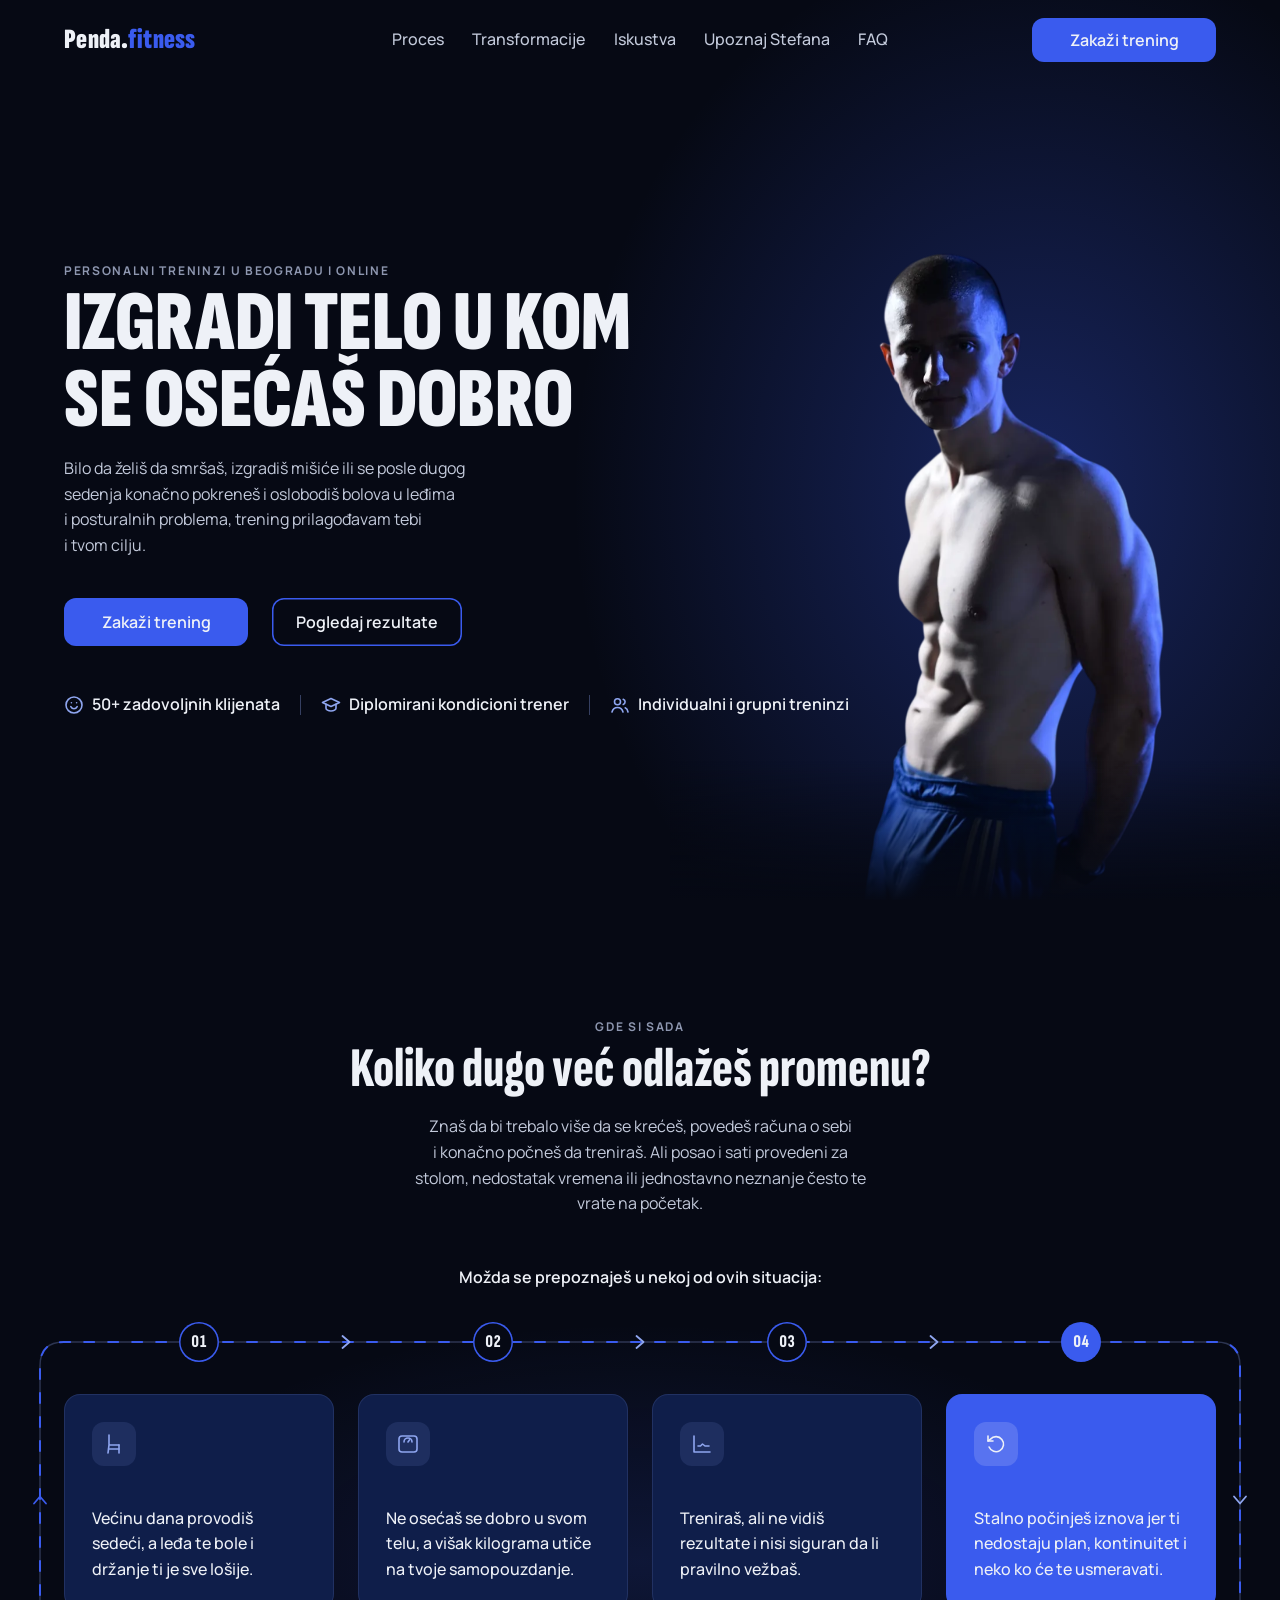
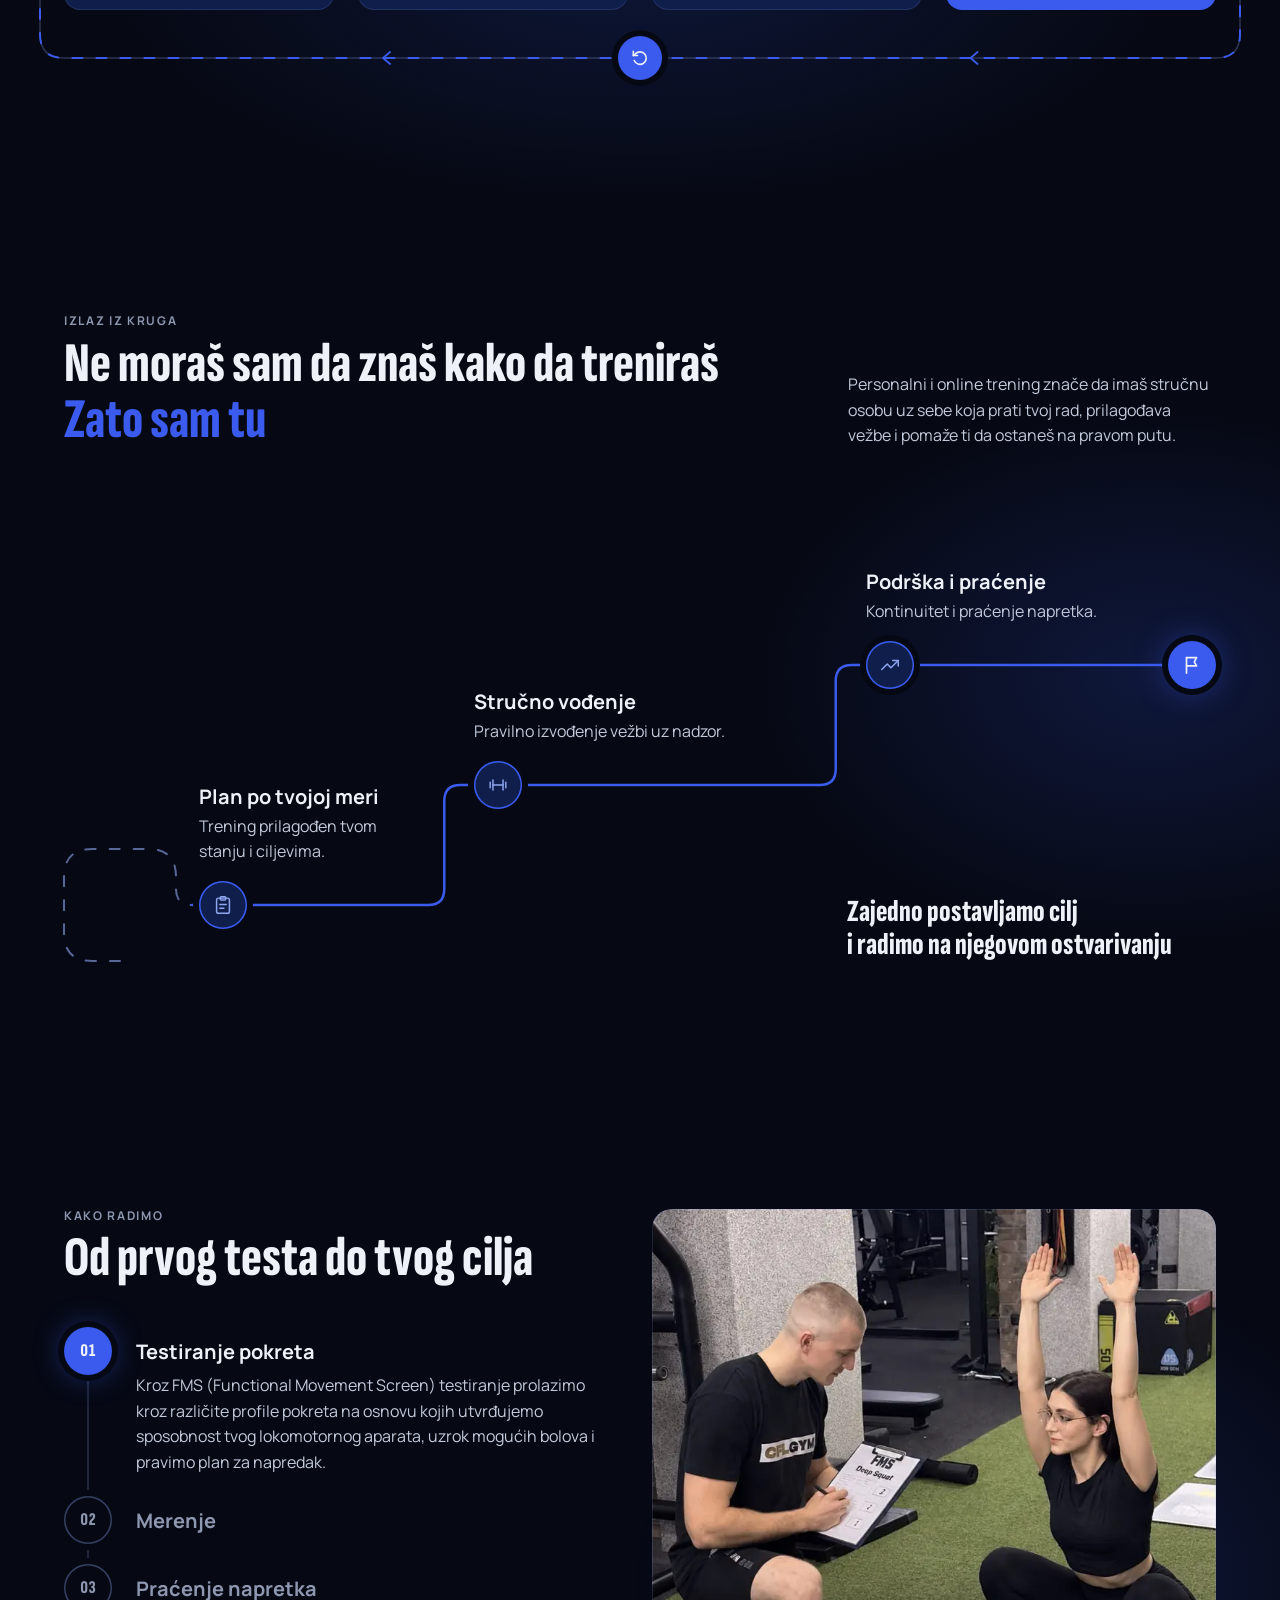
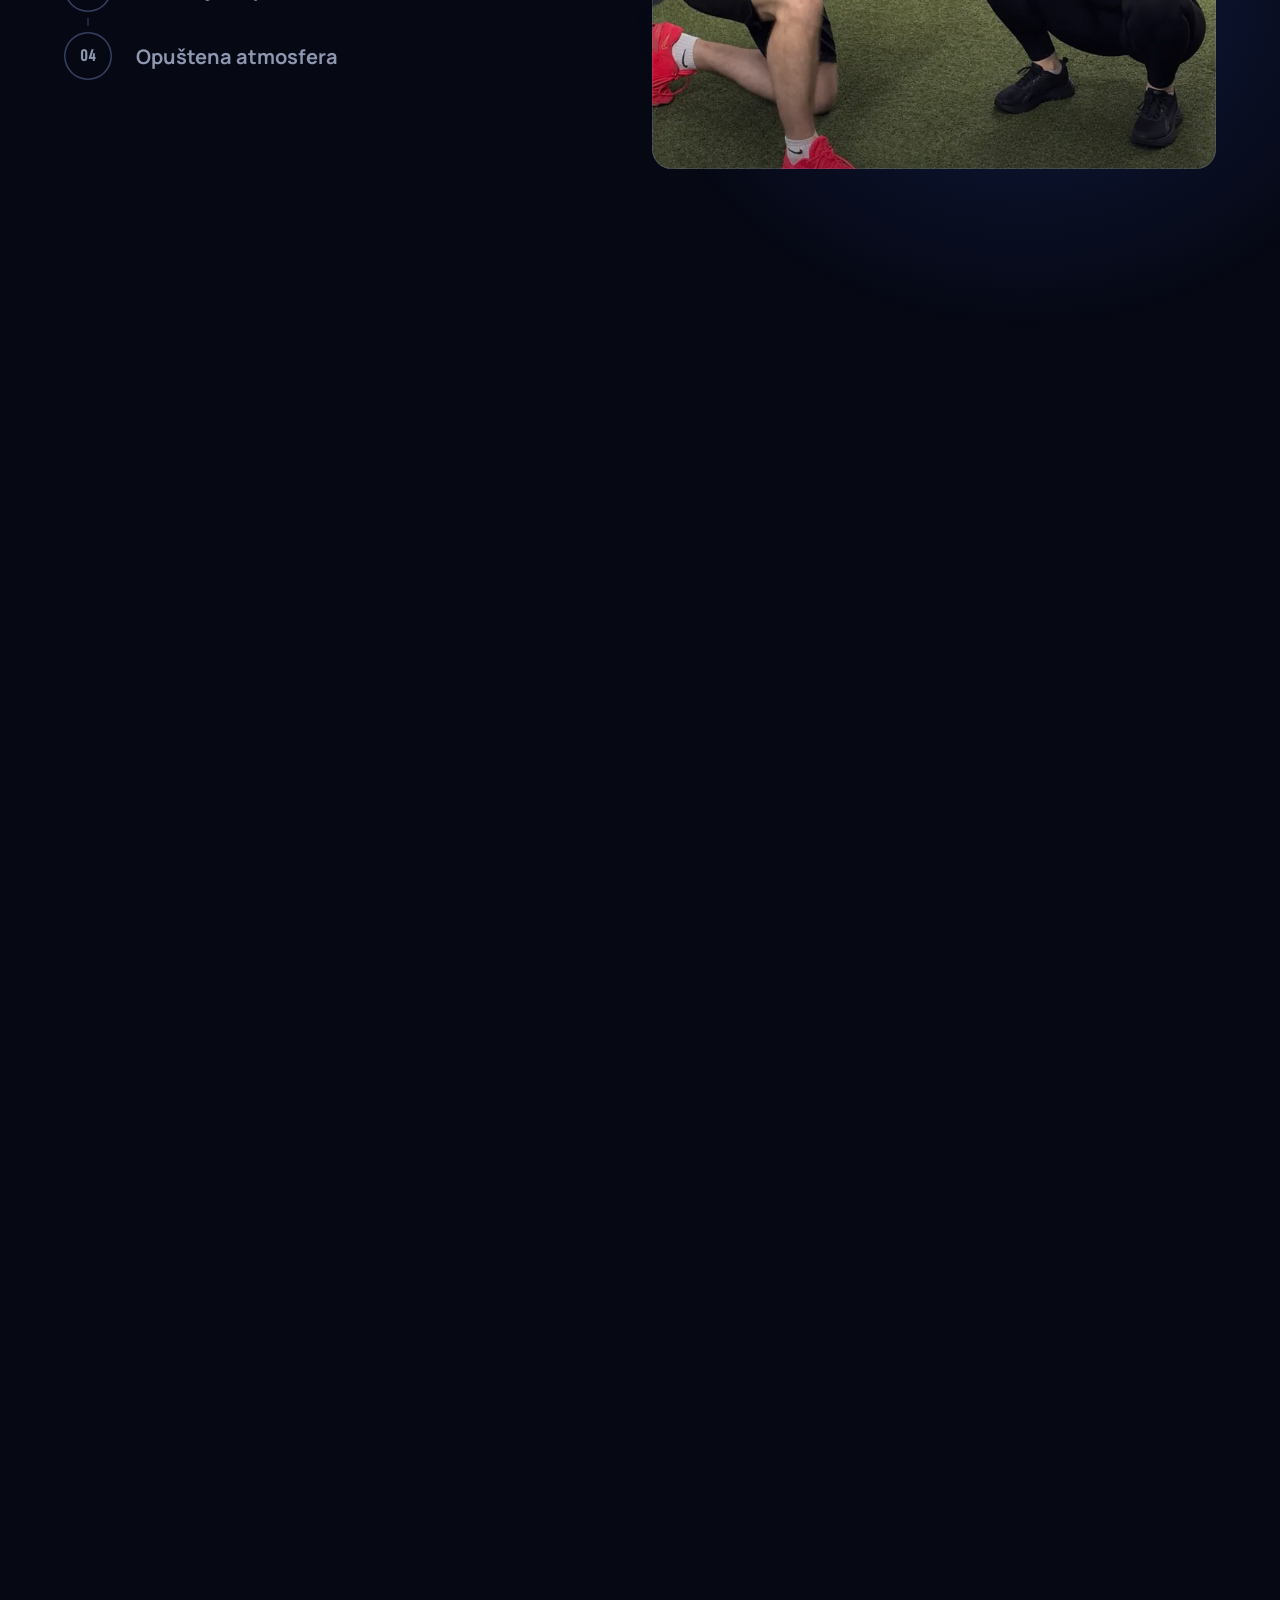
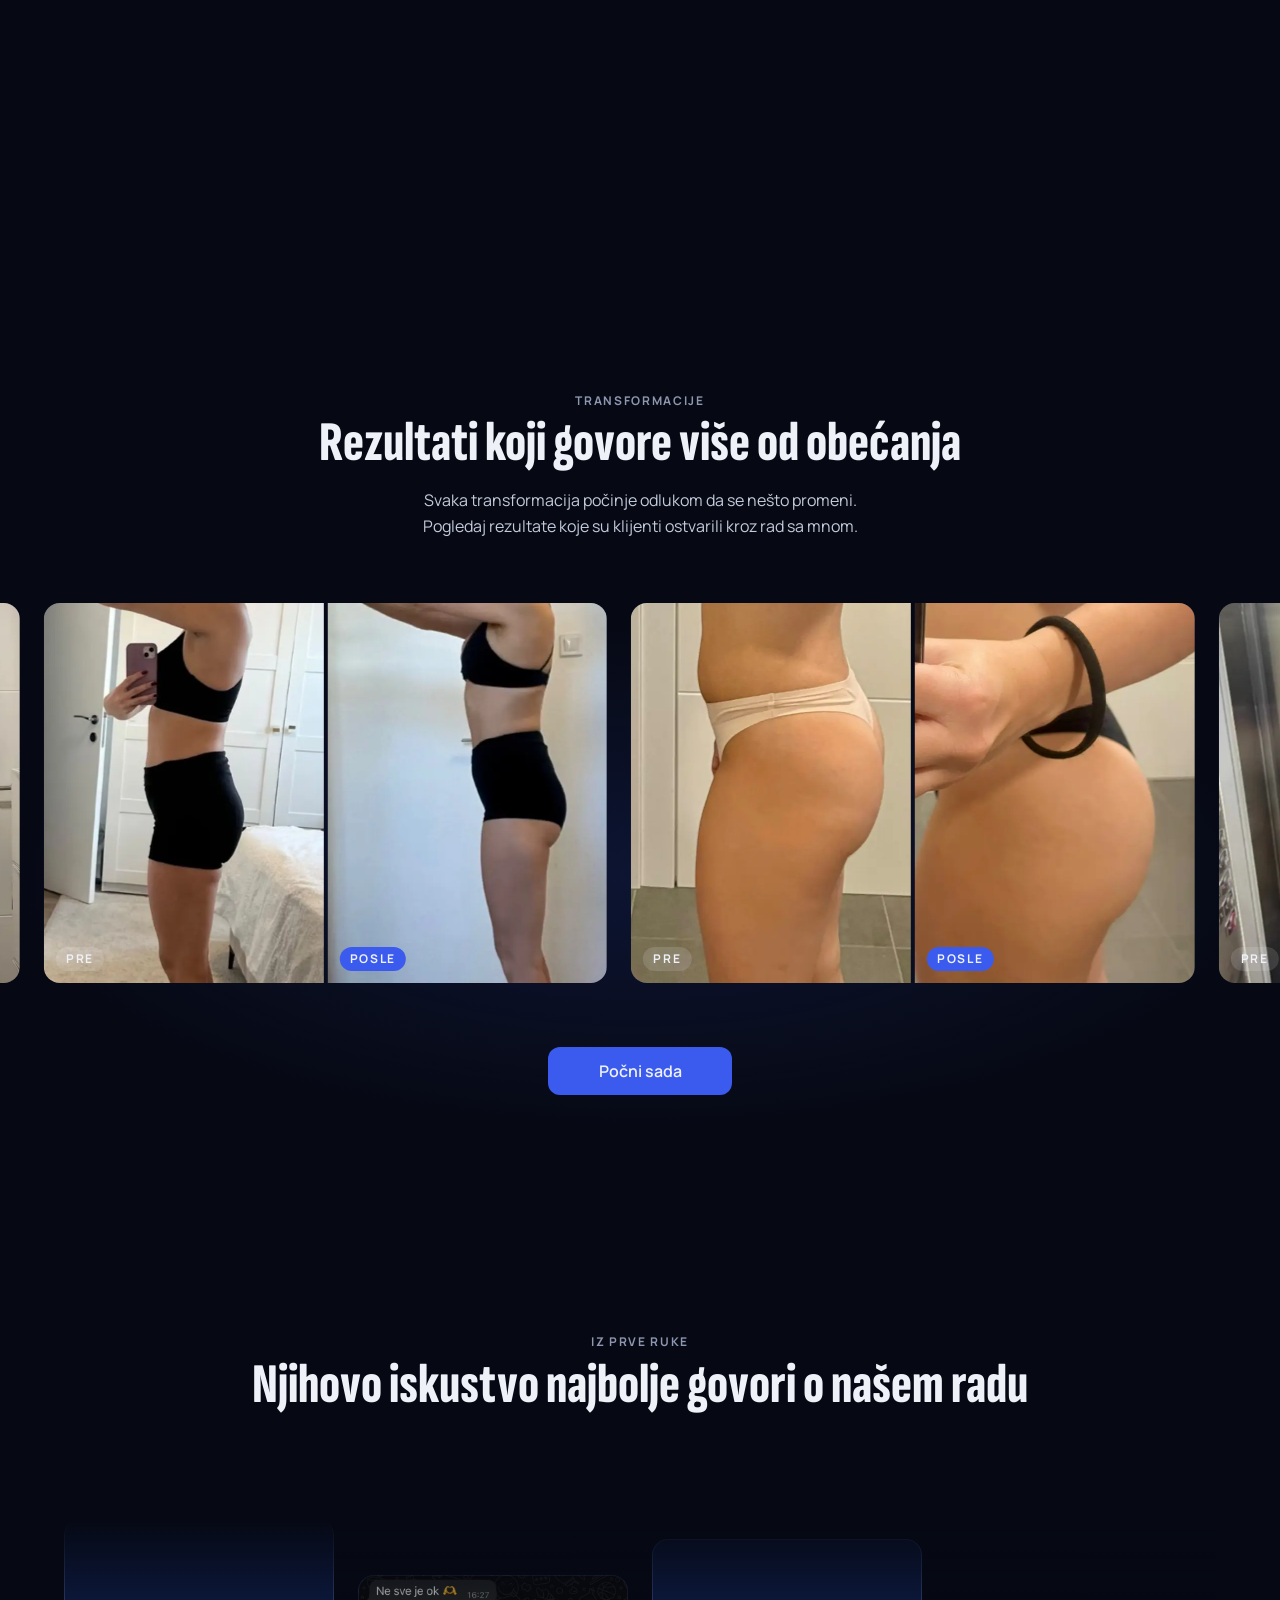
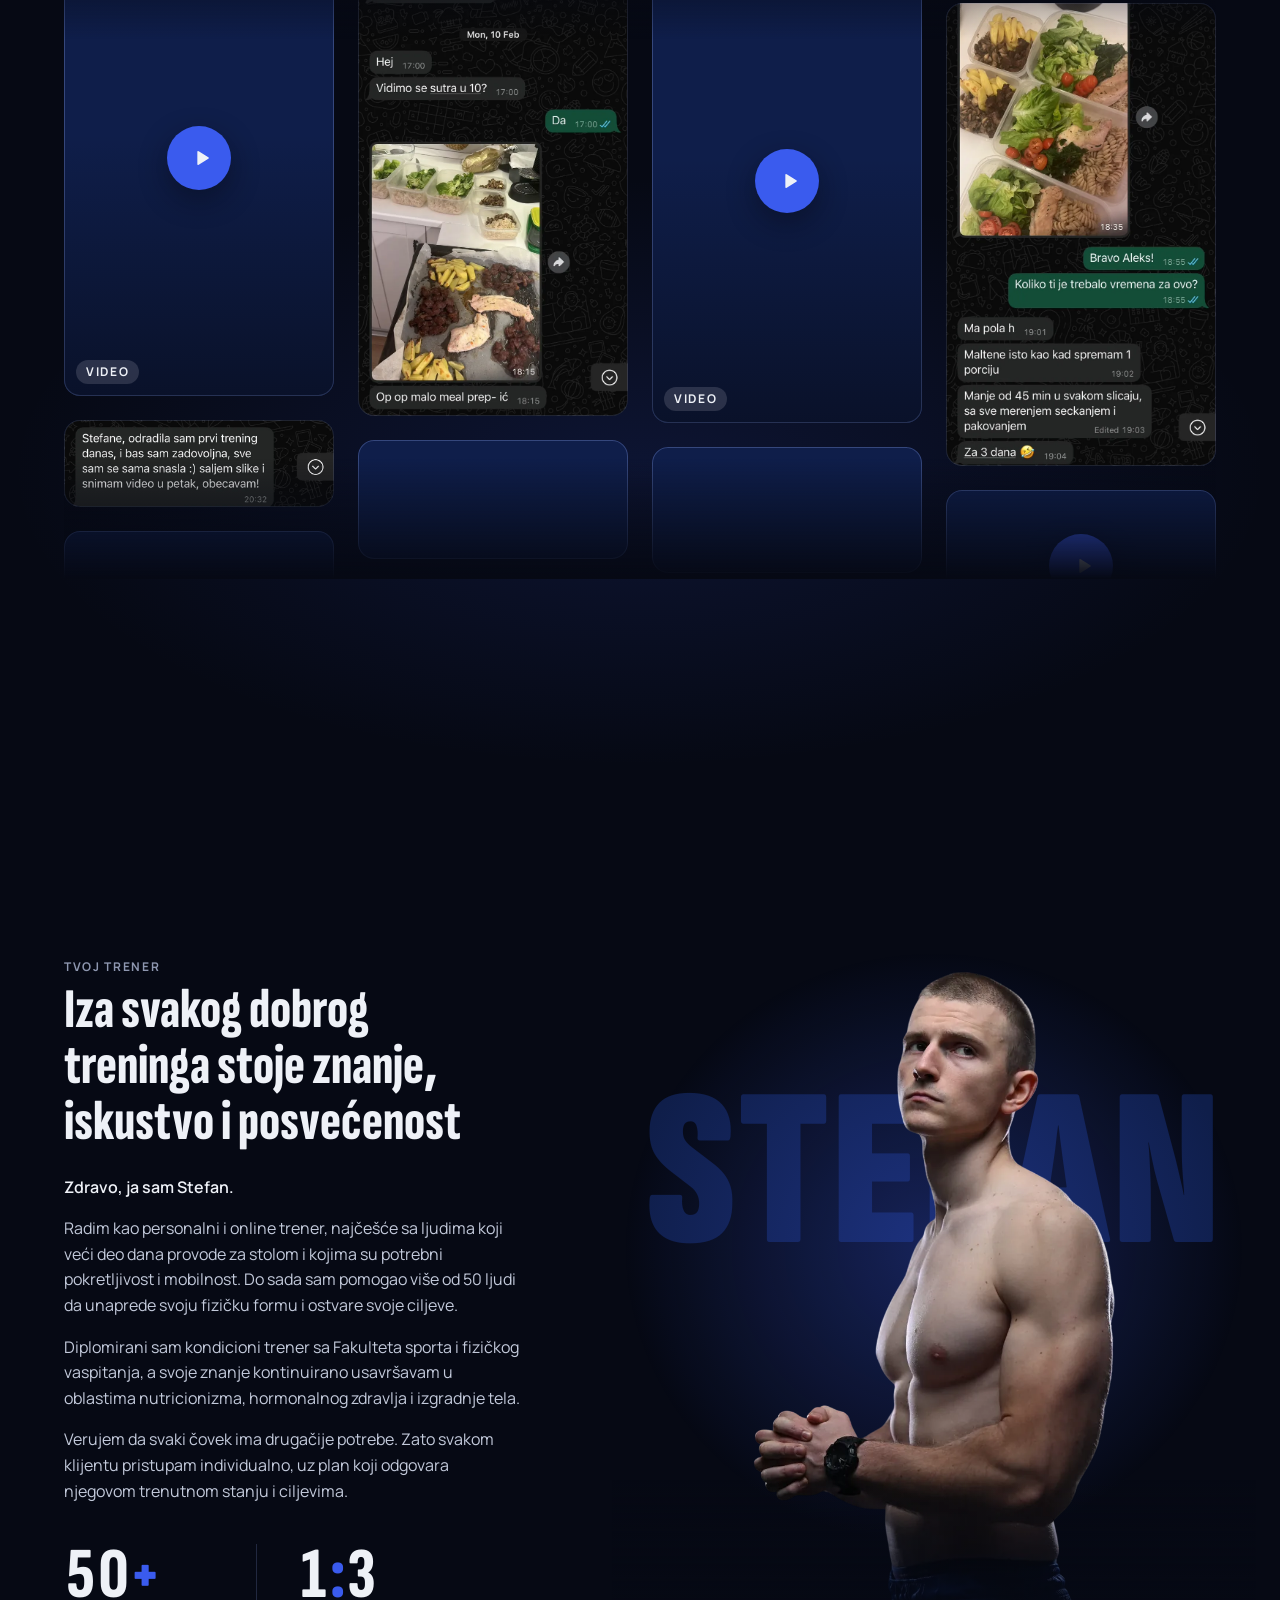
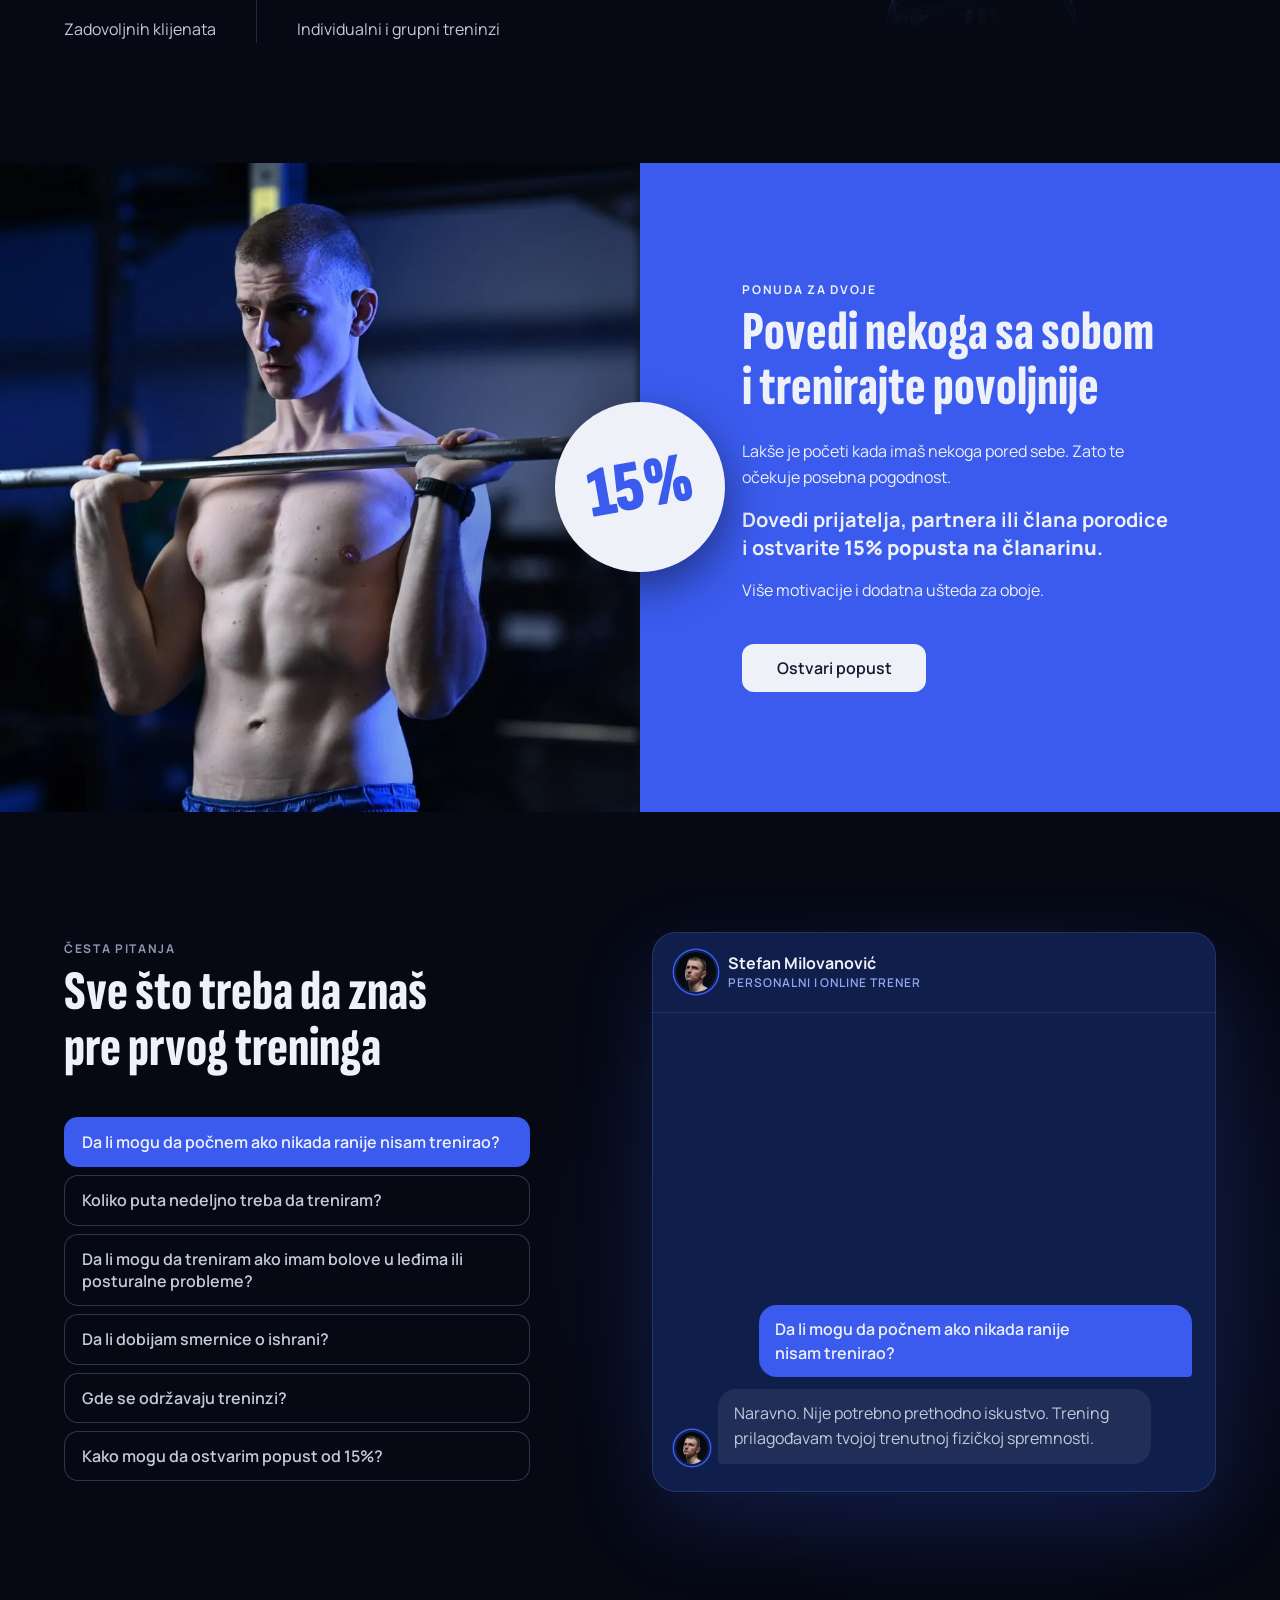
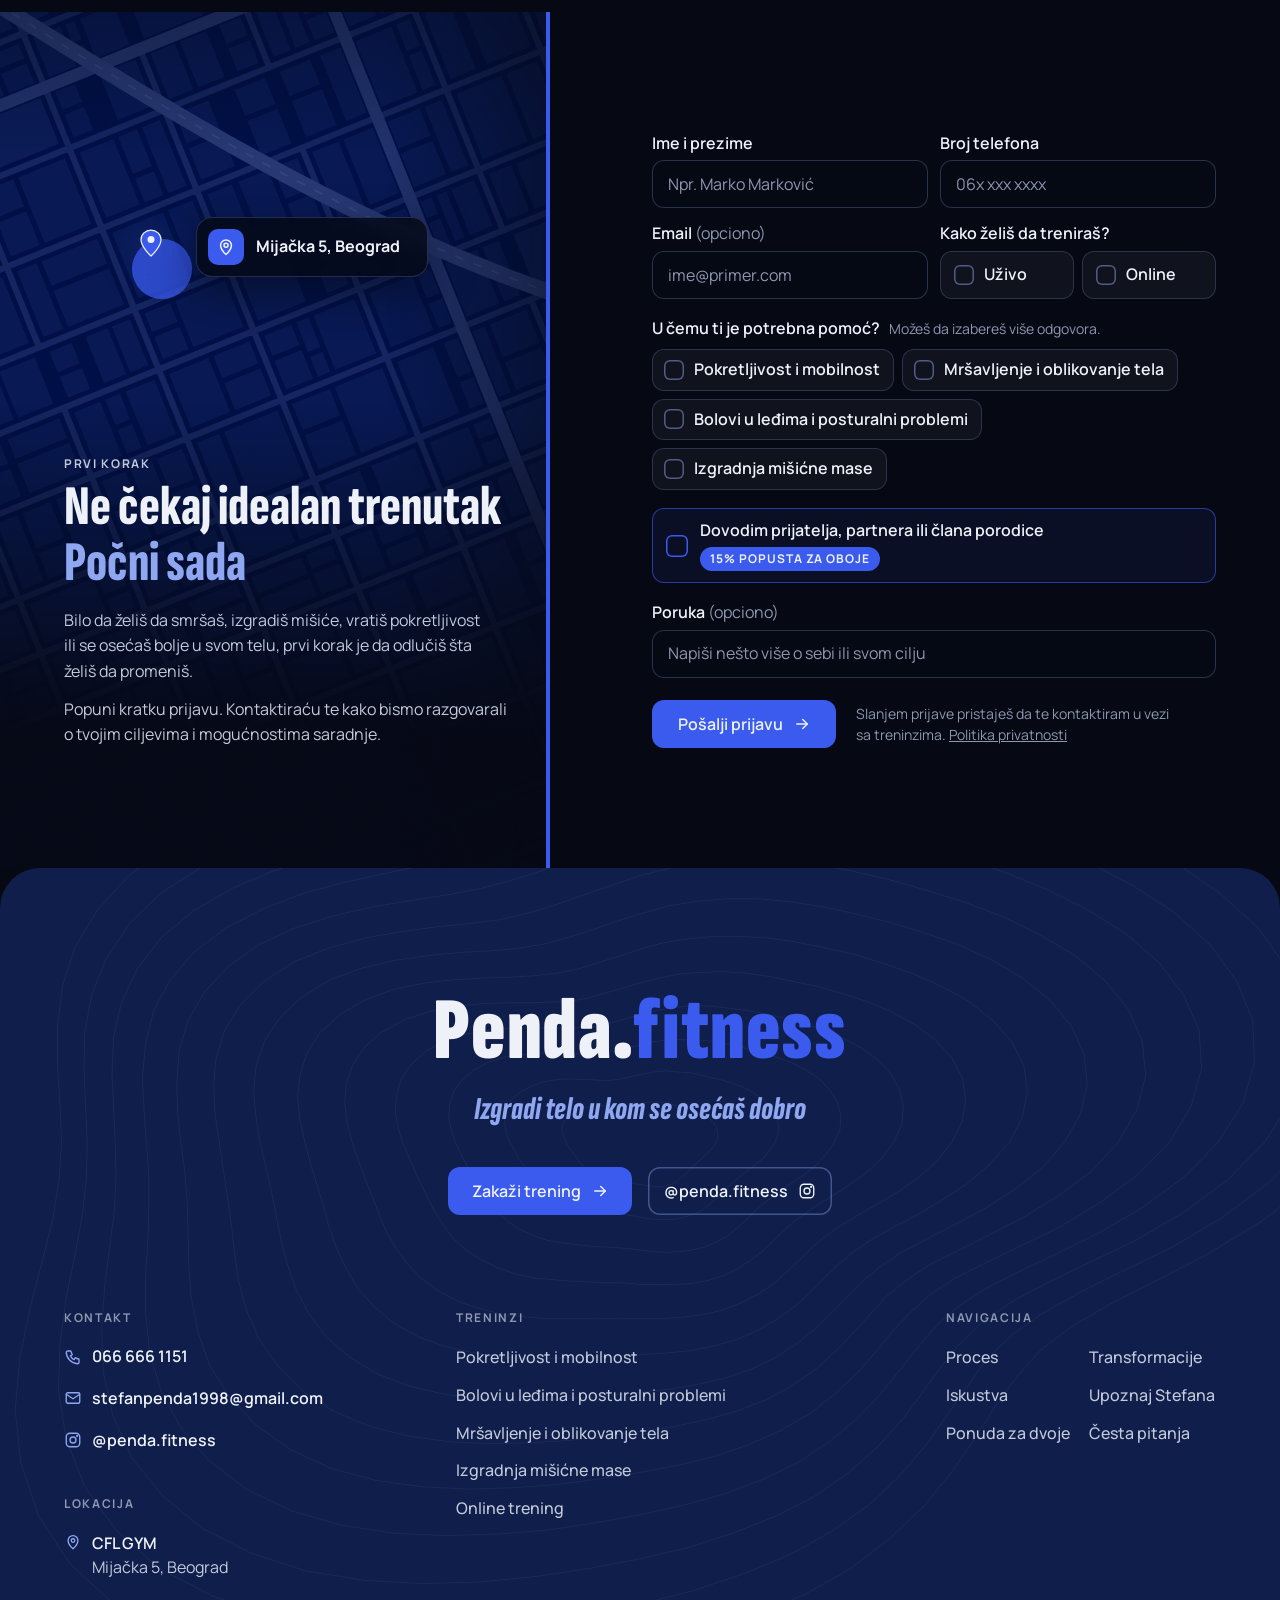
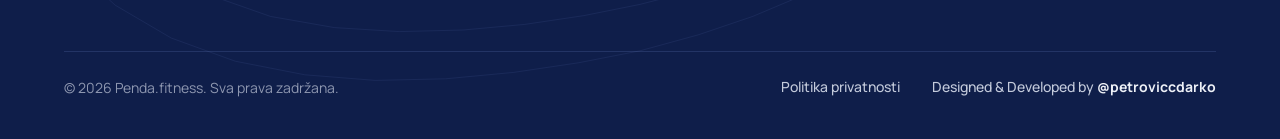
==== commit d11c66c0: "FMS fotografija u Procesu i osnovni SEO - Proces: prava fotografija prvog koraka (FMS test) - Naslov" ====
--- a/index.html
+++ b/index.html
@@ -3,27 +3,32 @@
 <head>
 <meta charset="utf-8">
 <meta name="viewport" content="width=device-width, initial-scale=1, viewport-fit=cover">
-<title>Personalni i online trener Beograd | Stefan Milovanović | Penda.fitness</title>
-<meta name="description" content="Personalni i online treninzi sa diplomiranim kondicionim trenerom Stefanom Milovanovićem. Za sve koji puno sede: mobilnost, bolovi u leđima, držanje, mršavljenje.">
-<link rel="canonical" href="https://penda.fitness/">
+<title>Personalni trener Beograd | Penda.fitness, uživo i online</title>
+<meta name="description" content="Personalni trener u Beogradu, Mijačka 5 (Vračar). Treninzi uživo i online za ljude koji puno sede: leđa, držanje, mobilnost, mršavljenje. Zakaži trening.">
+<link rel="canonical" href="https://darko-design.github.io/penda-fitness/">
 <meta name="theme-color" content="#060914">
 <meta name="robots" content="index, follow, max-image-preview:large">
 <meta property="og:type" content="website">
 <meta property="og:locale" content="sr_RS">
 <meta property="og:site_name" content="Penda.fitness">
-<meta property="og:title" content="Personalni i online trener Beograd | Stefan Milovanović | Penda.fitness">
-<meta property="og:description" content="Personalni i online treninzi sa diplomiranim kondicionim trenerom Stefanom Milovanovićem. Za sve koji puno sede: mobilnost, bolovi u leđima, držanje, mršavljenje.">
-<meta property="og:url" content="https://penda.fitness/">
-<meta property="og:image" content="https://penda.fitness/assets/img/og.jpg">
+<meta property="og:title" content="Personalni trener Beograd | Penda.fitness, uživo i online">
+<meta property="og:description" content="Personalni trener u Beogradu, Mijačka 5 (Vračar). Treninzi uživo i online za ljude koji puno sede: leđa, držanje, mobilnost, mršavljenje. Zakaži trening.">
+<meta property="og:url" content="https://darko-design.github.io/penda-fitness/">
+<meta property="og:image" content="https://darko-design.github.io/penda-fitness/assets/img/og.jpg">
 <meta property="og:image:width" content="1200">
 <meta property="og:image:height" content="630">
-<meta property="og:image:alt" content="Penda.fitness, personalni i online treninzi sa Stefanom Milovanovićem">
+<meta property="og:image:alt" content="Stefan Milovanović, personalni trener u Beogradu, Penda.fitness">
 <meta name="twitter:card" content="summary_large_image">
+<meta name="twitter:title" content="Personalni trener Beograd | Penda.fitness, uživo i online">
+<meta name="twitter:description" content="Personalni trener u Beogradu, Mijačka 5 (Vračar). Treninzi uživo i online za ljude koji puno sede: leđa, držanje, mobilnost, mršavljenje. Zakaži trening.">
+<meta name="twitter:image" content="https://darko-design.github.io/penda-fitness/assets/img/og.jpg">
+<meta name="twitter:image:alt" content="Stefan Milovanović, personalni trener u Beogradu, Penda.fitness">
 <link rel="icon" href="data:,">
+<link rel="preload" href="assets/img/stefan-hero.webp" as="image" type="image/webp" fetchpriority="high">
 <link rel="preload" href="assets/fonts/sofia.woff2" as="font" type="font/woff2" crossorigin>
 <link rel="preload" href="assets/fonts/manrope.woff2" as="font" type="font/woff2" crossorigin>
-<link rel="stylesheet" href="assets/css/style.css?v=20261109d">
-<script type="application/ld+json">{"@context":"https://schema.org","@graph":[{"@type":"WebSite","@id":"https://penda.fitness/#website","url":"https://penda.fitness/","name":"Penda.fitness","inLanguage":"sr-Latn"},{"@type":["LocalBusiness","SportsActivityLocation"],"@id":"https://penda.fitness/#biz","name":"Penda.fitness","description":"Personalni treninzi u Beogradu i online treninzi: pokretljivost i mobilnost, bolovi u leđima i posturalni problemi, mršavljenje i oblikovanje tela, izgradnja mišićne mase.","url":"https://penda.fitness/","image":"https://penda.fitness/assets/img/og.jpg","telephone":"+381666661151","email":"stefanpenda1998@gmail.com","address":{"@type":"PostalAddress","streetAddress":"Mijačka 5","addressLocality":"Beograd","addressCountry":"RS"},"location":{"@type":"ExerciseGym","name":"CFL GYM","address":{"@type":"PostalAddress","streetAddress":"Mijačka 5","addressLocality":"Beograd","addressCountry":"RS"}},"areaServed":{"@type":"City","name":"Beograd"},"sameAs":["https://www.instagram.com/penda.fitness/"],"founder":{"@id":"https://penda.fitness/#stefan"}},{"@type":"Person","@id":"https://penda.fitness/#stefan","name":"Stefan Milovanović","jobTitle":"Diplomirani kondicioni trener","worksFor":{"@id":"https://penda.fitness/#biz"},"sameAs":["https://www.instagram.com/penda.fitness/"],"alumniOf":{"@type":"CollegeOrUniversity","name":"Fakultet sporta i fizičkog vaspitanja"}},{"@type":"FAQPage","@id":"https://penda.fitness/#faq","mainEntity":[{"@type":"Question","name":"Da li mogu da počnem ako nikada ranije nisam trenirao?","acceptedAnswer":{"@type":"Answer","text":"Naravno. Nije potrebno prethodno iskustvo. Trening prilagođavam tvojoj trenutnoj fizičkoj spremnosti."}},{"@type":"Question","name":"Koliko puta nedeljno treba da treniram?","acceptedAnswer":{"@type":"Answer","text":"To zavisi od tvog cilja, mogućnosti i rasporeda. Zajedno ćemo odrediti učestalost koja ti odgovara."}},{"@type":"Question","name":"Da li mogu da treniram ako imam bolove u leđima ili posturalne probleme?","acceptedAnswer":{"@type":"Answer","text":"Da. Ljudi sa bolovima u leđima i posturalnim problemima, uključujući i one sa diskus hernijom, deo su mog svakodnevnog rada. Pre prvog treninga procenjujem tvoje stanje, a vežbe biram tako da rasterete i postepeno ojačaju leđa, uz poštovanje preporuka tvog lekara."}},{"@type":"Question","name":"Da li dobijam smernice o ishrani?","acceptedAnswer":{"@type":"Answer","text":"Da. Mogu da ti pružim smernice iz oblasti nutricionizma koje podržavaju tvoje ciljeve."}},{"@type":"Question","name":"Gde se održavaju treninzi?","acceptedAnswer":{"@type":"Answer","text":"Personalni treninzi se održavaju uživo u teretani CFL GYM na adresi Mijačka 5, Beograd. Online trening radiš gde god ti odgovara, uz moj plan i praćenje."}},{"@type":"Question","name":"Kako mogu da ostvarim popust od 15%?","acceptedAnswer":{"@type":"Answer","text":"Povedi prijatelja, partnera ili člana porodice i oboje ostvarujete 15% popusta na članarinu, prema uslovima ponude."}}]}]}</script>
+<link rel="stylesheet" href="assets/css/style.css?v=20261110">
+<script type="application/ld+json">{"@context":"https://schema.org","@graph":[{"@type":"WebSite","@id":"https://darko-design.github.io/penda-fitness/#website","url":"https://darko-design.github.io/penda-fitness/","name":"Penda.fitness","inLanguage":"sr-Latn"},{"@type":"SportsActivityLocation","@id":"https://darko-design.github.io/penda-fitness/#biz","name":"Penda.fitness","url":"https://darko-design.github.io/penda-fitness/","description":"Personalni trener u Beogradu: personalni treninzi uživo u teretani CFL GYM, Mijačka 5, i online treninzi. Pokretljivost i mobilnost, bolovi u leđima i posturalni problemi, mršavljenje i oblikovanje tela, izgradnja mišićne mase.","image":["https://darko-design.github.io/penda-fitness/assets/img/og.jpg","https://darko-design.github.io/penda-fitness/assets/img/stefan-hero.webp"],"telephone":"+381 66 666 1151","email":"stefanpenda1998@gmail.com","address":{"@type":"PostalAddress","streetAddress":"Mijačka 5","addressLocality":"Beograd","addressCountry":"RS"},"hasMap":"https://www.google.com/maps/search/?api=1&query=Mija%C4%8Dka+5%2C+Beograd","areaServed":[{"@type":"Place","name":"Lekino Brdo"},{"@type":"Place","name":"Vračar"},{"@type":"City","name":"Beograd"}],"location":{"@type":"ExerciseGym","name":"CFL GYM","address":{"@type":"PostalAddress","streetAddress":"Mijačka 5","addressLocality":"Beograd","addressCountry":"RS"}},"knowsLanguage":"sr","sameAs":["https://www.instagram.com/penda.fitness/"],"founder":{"@id":"https://darko-design.github.io/penda-fitness/#stefan"},"employee":{"@id":"https://darko-design.github.io/penda-fitness/#stefan"},"hasOfferCatalog":{"@type":"OfferCatalog","name":"Treninzi","itemListElement":[{"@type":"Offer","itemOffered":{"@type":"Service","name":"Personalni trening uživo"}},{"@type":"Offer","itemOffered":{"@type":"Service","name":"Online trening"}},{"@type":"Offer","itemOffered":{"@type":"Service","name":"Grupni trening (do 3 osobe)"}},{"@type":"Offer","itemOffered":{"@type":"Service","name":"Pokretljivost i mobilnost"}},{"@type":"Offer","itemOffered":{"@type":"Service","name":"Bolovi u leđima i posturalni problemi"}},{"@type":"Offer","itemOffered":{"@type":"Service","name":"Mršavljenje i oblikovanje tela"}},{"@type":"Offer","itemOffered":{"@type":"Service","name":"Izgradnja mišićne mase"}}]}},{"@type":"Person","@id":"https://darko-design.github.io/penda-fitness/#stefan","name":"Stefan Milovanović","jobTitle":"Diplomirani kondicioni trener","image":"https://darko-design.github.io/penda-fitness/assets/img/stefan-portret.webp","worksFor":{"@id":"https://darko-design.github.io/penda-fitness/#biz"},"sameAs":["https://www.instagram.com/penda.fitness/"],"alumniOf":{"@type":"CollegeOrUniversity","name":"Fakultet sporta i fizičkog vaspitanja"}},{"@type":"FAQPage","@id":"https://darko-design.github.io/penda-fitness/#faq","mainEntity":[{"@type":"Question","name":"Da li mogu da počnem ako nikada ranije nisam trenirao?","acceptedAnswer":{"@type":"Answer","text":"Naravno. Nije potrebno prethodno iskustvo. Trening prilagođavam tvojoj trenutnoj fizičkoj spremnosti."}},{"@type":"Question","name":"Koliko puta nedeljno treba da treniram?","acceptedAnswer":{"@type":"Answer","text":"To zavisi od tvog cilja, mogućnosti i rasporeda. Zajedno ćemo odrediti učestalost koja ti odgovara."}},{"@type":"Question","name":"Da li mogu da treniram ako imam bolove u leđima ili posturalne probleme?","acceptedAnswer":{"@type":"Answer","text":"Da. Ljudi sa bolovima u leđima i posturalnim problemima, uključujući i one sa diskus hernijom, deo su mog svakodnevnog rada. Pre prvog treninga procenjujem tvoje stanje, a vežbe biram tako da rasterete i postepeno ojačaju leđa, uz poštovanje preporuka tvog lekara."}},{"@type":"Question","name":"Da li dobijam smernice o ishrani?","acceptedAnswer":{"@type":"Answer","text":"Da. Mogu da ti pružim smernice iz oblasti nutricionizma koje podržavaju tvoje ciljeve."}},{"@type":"Question","name":"Gde se održavaju treninzi?","acceptedAnswer":{"@type":"Answer","text":"Personalni treninzi se održavaju uživo u teretani CFL GYM na adresi Mijačka 5, Beograd. Online trening radiš gde god ti odgovara, uz moj plan i praćenje."}},{"@type":"Question","name":"Kako mogu da ostvarim popust od 15%?","acceptedAnswer":{"@type":"Answer","text":"Povedi prijatelja, partnera ili člana porodice i oboje ostvarujete 15% popusta na članarinu, prema uslovima ponude."}}]}]}</script>
 </head>
 <body class="no-js">
 <script>document.body.classList.replace("no-js","js")</script>
@@ -51,8 +56,7 @@
   <div class="hero__glow" aria-hidden="true"></div>
   <div class="wrap hero__grid">
     <div class="hero__copy">
-      <span class="eyebrow">Personalni treninzi u Beogradu i online</span>
-      <h1>Izgradi telo u kom<br>se osećaš dobro</h1>
+      <h1><span class="eyebrow">Personalni treninzi u Beogradu i online</span> Izgradi telo u kom<br>se osećaš dobro</h1>
       <p class="hero__p">Bilo da želiš da smršaš, izgradiš mišiće ili se posle dugog sedenja konačno pokreneš i oslobodiš bolova u leđima i posturalnih problema, trening prilagođavam tebi i tvom&nbsp;cilju.</p>
       <div class="hero__actions">
         <a class="btn btn--primary hero__cta--wa" href="https://wa.me/381666661151" target="_blank" rel="noopener"><svg width="18" height="18" viewBox="0 0 24 24" fill="none" stroke="currentColor" stroke-width="1.8" stroke-linecap="round" stroke-linejoin="round" aria-hidden="true"><path d="M20.5 12a8.5 8.5 0 0 1-12.6 7.4L3.5 20.5l1.1-4.2A8.5 8.5 0 1 1 20.5 12z"/><path d="M9.3 8.3c.3-.4.7-.5 1-.4l.8.3.6 1.6-.7.8a6 6 0 0 0 2.6 2.6l.8-.7 1.6.6.3.8c.1.4 0 .8-.4 1-.7.3-1.5.4-2.3.1a8 8 0 0 1-4.5-4.5c-.3-.8-.2-1.6.2-2.2z"/></svg>Zakaži trening<span class="sr-only"> (otvara WhatsApp)</span></a>
@@ -62,7 +66,7 @@
       <ul class="proof"><li><svg width="20" height="20" viewBox="0 0 20 20" fill="none" stroke="currentColor" stroke-width="1.6" stroke-linecap="round" stroke-linejoin="round" aria-hidden="true"><circle cx="10" cy="10" r="8"/><path d="M6.8 11.6c.8 1.4 1.9 2.1 3.2 2.1s2.4-.7 3.2-2.1"/><path d="M7.4 7.8h.01"/><path d="M12.6 7.8h.01"/></svg><span>50+ zadovoljnih klijenata</span></li><li class="sep" aria-hidden="true"></li><li><svg width="20" height="20" viewBox="0 0 20 20" fill="none" stroke="currentColor" stroke-width="1.6" stroke-linecap="round" stroke-linejoin="round" aria-hidden="true"><path d="M1.5 7.5L10 3.5l8.5 4L10 11.5z"/><path d="M5 9.3v3.9c0 1.4 2.2 2.8 5 2.8s5-1.4 5-2.8V9.3"/></svg><span>Diplomirani kondicioni trener</span></li><li class="sep" aria-hidden="true"></li><li><svg width="20" height="20" viewBox="0 0 20 20" fill="none" stroke="currentColor" stroke-width="1.6" stroke-linecap="round" stroke-linejoin="round" aria-hidden="true"><circle cx="7.5" cy="6.8" r="3"/><path d="M2 17c.8-2.9 2.8-4.5 5.5-4.5s4.7 1.6 5.5 4.5"/><path d="M13.2 4.2a2.8 2.8 0 0 1 0 5.3"/><path d="M15.2 12.8c1.4.6 2.4 1.9 2.8 4.2"/></svg><span>Individualni i grupni treninzi</span></li></ul>
     </div>
     <div class="hero__media">
-      <img src="assets/img/stefan-hero.webp" width="800" height="1201" alt="Stefan Milovanović, diplomirani kondicioni trener" fetchpriority="high" decoding="async">
+      <img src="assets/img/stefan-hero.webp" width="800" height="1201" alt="Stefan Milovanović, diplomirani kondicioni trener i personalni trener u Beogradu" fetchpriority="high" decoding="async">
     </div>
   </div>
 </section>
@@ -109,17 +113,17 @@
           </div>
           <ol class="proces__list">
             <li class="proces__item is-on">
-              <div class="proces__img"><div class="proces__ph"><svg width="32" height="32" viewBox="0 0 24 24" fill="none" stroke="currentColor" stroke-width="1.4" stroke-linecap="round" stroke-linejoin="round" aria-hidden="true"><circle cx="12" cy="7.5" r="3.5"/><path d="M5 20.5c1.2-4 3.8-6 7-6s5.8 2 7 6"/></svg><span class="tag">Fotografija testiranja</span></div></div>
+              <div class="proces__img"><img src="assets/img/proces-testiranje.webp" width="780" height="1040" alt="Stefan Milovanović vodi klijentkinju kroz FMS test dubokog čučnja u teretani CFL GYM u Beogradu" loading="lazy" decoding="async" style="object-position:50% 70%"></div>
               <span class="proces__n" aria-hidden="true">01</span>
               <div><h3>Testiranje&nbsp;pokreta</h3><div class="proces__more"><p>Kroz FMS (Functional Movement Screen) testiranje prolazimo kroz različite profile pokreta na osnovu kojih utvrđujemo sposobnost tvog lokomotornog aparata, uzrok mogućih bolova i pravimo plan za&nbsp;napredak.</p></div></div>
             </li>
             <li class="proces__item">
-              <div class="proces__img"><img src="assets/img/proces-merenje.webp" width="780" height="1040" alt="Stefan Milovanović meri obim struka klijenta" loading="lazy" decoding="async" style="object-position:50% 18%"></div>
+              <div class="proces__img"><img src="assets/img/proces-merenje.webp" width="780" height="1040" alt="Stefan Milovanović meri obim struka klijenta u teretani CFL GYM u Beogradu" loading="lazy" decoding="async" style="object-position:50% 18%"></div>
               <span class="proces__n" aria-hidden="true">02</span>
               <div><h3>Merenje</h3><div class="proces__more"><p>Uzimamo meru svih relevantnih delova tela (butine, struk, grudi,&nbsp;ruke).</p></div></div>
             </li>
             <li class="proces__item">
-              <div class="proces__img"><img src="assets/img/proces-napredak.webp" width="780" height="1040" alt="Stefan Milovanović sa klijentkinjom beleži napredak u svesku" loading="lazy" decoding="async" style="object-position:44% 62%"></div>
+              <div class="proces__img"><img src="assets/img/proces-napredak.webp" width="780" height="1040" alt="Stefan Milovanović sa klijentkinjom beleži napredak u svesku u teretani CFL GYM u Beogradu" loading="lazy" decoding="async" style="object-position:44% 62%"></div>
               <span class="proces__n" aria-hidden="true">03</span>
               <div><h3>Praćenje&nbsp;napretka</h3><div class="proces__more"><p>Vršimo redovan monitoring procesa, pratimo jasno napredak kroz napredak na treningu, redovno slikanje i&nbsp;merenje.</p></div></div>
             </li>
@@ -132,7 +136,7 @@
           <div class="proces__dots" aria-hidden="true"><span class="on"></span><span></span><span></span><span></span></div>
         </div>
         <div class="proces__frame" aria-hidden="true">
-          <div class="proces__shot proces__ph"><svg width="32" height="32" viewBox="0 0 24 24" fill="none" stroke="currentColor" stroke-width="1.4" stroke-linecap="round" stroke-linejoin="round"><circle cx="12" cy="7.5" r="3.5"/><path d="M5 20.5c1.2-4 3.8-6 7-6s5.8 2 7 6"/></svg><span class="tag">Fotografija testiranja</span></div>
+          <img class="proces__shot" src="assets/img/proces-testiranje.webp" width="780" height="1040" alt="" loading="lazy" decoding="async" style="object-position:50% 60%">
           <img class="proces__shot" src="assets/img/proces-merenje.webp" width="780" height="1040" alt="" loading="lazy" decoding="async" style="object-position:50% 24%">
           <img class="proces__shot" src="assets/img/proces-napredak.webp" width="780" height="1040" alt="" loading="lazy" decoding="async" style="object-position:50% 58%">
           <img class="proces__shot" src="assets/img/proces-atmosfera.webp" width="900" height="660" alt="" loading="lazy" decoding="async" style="object-position:25% 50%">
@@ -196,12 +200,12 @@
     <div class="figure">
       <span class="figure__name" aria-hidden="true">STEFAN</span>
       <span class="figure__glow" aria-hidden="true"></span>
-      <img src="assets/img/stefan-portret.webp" width="800" height="1201" alt="Stefan Milovanović, diplomirani kondicioni trener" loading="lazy" decoding="async">
+      <img src="assets/img/stefan-portret.webp" width="800" height="1201" alt="Stefan Milovanović, diplomirani kondicioni trener, Penda.fitness Beograd" loading="lazy" decoding="async">
     </div>
   </div>
 </section>
 <section class="ponuda" id="ponuda" aria-labelledby="ponuda-h">
-  <div class="ponuda__img" role="img" aria-label="Stefan Milovanović sa šipkom u teretani">
+  <div class="ponuda__img"><img class="ponuda__photo" src="assets/img/ponuda.webp" width="1400" height="933" alt="Stefan Milovanović sa šipkom u teretani CFL GYM u Beogradu" loading="lazy" decoding="async">
     <div class="sticker" aria-hidden="true"><b>15%</b></div>
   </div>
   <div class="ponuda__copy">
@@ -228,25 +232,25 @@
       <div class="chips__hint" aria-hidden="true"><span class="chips__dots"><i class="on"></i><i></i><i></i><i></i><i></i><i></i></span><span class="chips__swipe">Prevuci<svg width="14" height="14" viewBox="0 0 24 24" fill="none" stroke="currentColor" stroke-width="2.4" stroke-linecap="round" stroke-linejoin="round" aria-hidden="true"><path d="M5 12h14"/><path d="M13 6l6 6-6 6"/></svg></span></div>
     </div>
     <div class="chat">
-      <div class="chat__hd"><span class="av" aria-hidden="true"></span><span class="chat__who"><b>Stefan Milovanović</b><small>Personalni i online trener</small></span></div>
+      <div class="chat__hd"><span class="av" aria-hidden="true"><img src="assets/img/avatar-stefan.webp" width="192" height="192" alt="Stefan Milovanović, personalni trener u Beogradu" loading="lazy" decoding="async"></span><span class="chat__who"><b>Stefan Milovanović</b><small>Personalni i online trener</small></span></div>
       <div class="chat__body" aria-live="polite"><div class="qa" id="qa0">
           <p class="qa__q">Da li mogu da počnem ako nikada ranije nisam&nbsp;trenirao?</p>
-          <div class="qa__row"><span class="av" aria-hidden="true"></span><div class="qa__col"><div class="typing" aria-hidden="true"><i></i><i></i><i></i></div><p class="qa__a">Naravno. Nije potrebno prethodno iskustvo. Trening prilagođavam tvojoj trenutnoj fizičkoj&nbsp;spremnosti.</p></div></div>
+          <div class="qa__row"><span class="av" aria-hidden="true"><img src="assets/img/avatar-stefan.webp" width="192" height="192" alt="" loading="lazy" decoding="async"></span><div class="qa__col"><div class="typing" aria-hidden="true"><i></i><i></i><i></i></div><p class="qa__a">Naravno. Nije potrebno prethodno iskustvo. Trening prilagođavam tvojoj trenutnoj fizičkoj&nbsp;spremnosti.</p></div></div>
         </div><div class="qa" id="qa1" hidden>
           <p class="qa__q">Koliko puta nedeljno treba da&nbsp;treniram?</p>
-          <div class="qa__row"><span class="av" aria-hidden="true"></span><div class="qa__col"><div class="typing" aria-hidden="true"><i></i><i></i><i></i></div><p class="qa__a">To zavisi od tvog cilja, mogućnosti i rasporeda. Zajedno ćemo odrediti učestalost koja ti&nbsp;odgovara.</p></div></div>
+          <div class="qa__row"><span class="av" aria-hidden="true"><img src="assets/img/avatar-stefan.webp" width="192" height="192" alt="" loading="lazy" decoding="async"></span><div class="qa__col"><div class="typing" aria-hidden="true"><i></i><i></i><i></i></div><p class="qa__a">To zavisi od tvog cilja, mogućnosti i rasporeda. Zajedno ćemo odrediti učestalost koja ti&nbsp;odgovara.</p></div></div>
         </div><div class="qa" id="qa2" hidden>
           <p class="qa__q">Da li mogu da treniram ako imam bolove u leđima ili posturalne&nbsp;probleme?</p>
-          <div class="qa__row"><span class="av" aria-hidden="true"></span><div class="qa__col"><div class="typing" aria-hidden="true"><i></i><i></i><i></i></div><p class="qa__a">Da. Ljudi sa bolovima u leđima i posturalnim problemima, uključujući i one sa diskus hernijom, deo su mog svakodnevnog rada. Pre prvog treninga procenjujem tvoje stanje, a vežbe biram tako da rasterete i postepeno ojačaju leđa, uz poštovanje preporuka tvog&nbsp;lekara.</p></div></div>
+          <div class="qa__row"><span class="av" aria-hidden="true"><img src="assets/img/avatar-stefan.webp" width="192" height="192" alt="" loading="lazy" decoding="async"></span><div class="qa__col"><div class="typing" aria-hidden="true"><i></i><i></i><i></i></div><p class="qa__a">Da. Ljudi sa bolovima u leđima i posturalnim problemima, uključujući i one sa diskus hernijom, deo su mog svakodnevnog rada. Pre prvog treninga procenjujem tvoje stanje, a vežbe biram tako da rasterete i postepeno ojačaju leđa, uz poštovanje preporuka tvog&nbsp;lekara.</p></div></div>
         </div><div class="qa" id="qa3" hidden>
           <p class="qa__q">Da li dobijam smernice o&nbsp;ishrani?</p>
-          <div class="qa__row"><span class="av" aria-hidden="true"></span><div class="qa__col"><div class="typing" aria-hidden="true"><i></i><i></i><i></i></div><p class="qa__a">Da. Mogu da ti pružim smernice iz oblasti nutricionizma koje podržavaju tvoje&nbsp;ciljeve.</p></div></div>
+          <div class="qa__row"><span class="av" aria-hidden="true"><img src="assets/img/avatar-stefan.webp" width="192" height="192" alt="" loading="lazy" decoding="async"></span><div class="qa__col"><div class="typing" aria-hidden="true"><i></i><i></i><i></i></div><p class="qa__a">Da. Mogu da ti pružim smernice iz oblasti nutricionizma koje podržavaju tvoje&nbsp;ciljeve.</p></div></div>
         </div><div class="qa" id="qa4" hidden>
           <p class="qa__q">Gde se održavaju&nbsp;treninzi?</p>
-          <div class="qa__row"><span class="av" aria-hidden="true"></span><div class="qa__col"><div class="typing" aria-hidden="true"><i></i><i></i><i></i></div><p class="qa__a">Personalni treninzi se održavaju uživo u teretani CFL GYM na adresi <a href="https://www.google.com/maps/search/?api=1&amp;query=Mija%C4%8Dka+5%2C+Beograd" target="_blank" rel="noopener">Mijačka 5, Beograd</a>. Online trening radiš gde god ti odgovara, uz moj plan i&nbsp;praćenje.</p></div></div>
+          <div class="qa__row"><span class="av" aria-hidden="true"><img src="assets/img/avatar-stefan.webp" width="192" height="192" alt="" loading="lazy" decoding="async"></span><div class="qa__col"><div class="typing" aria-hidden="true"><i></i><i></i><i></i></div><p class="qa__a">Personalni treninzi se održavaju uživo u teretani CFL GYM na adresi <a href="https://www.google.com/maps/search/?api=1&amp;query=Mija%C4%8Dka+5%2C+Beograd" target="_blank" rel="noopener">Mijačka 5, Beograd</a>. Online trening radiš gde god ti odgovara, uz moj plan i&nbsp;praćenje.</p></div></div>
         </div><div class="qa" id="qa5" hidden>
           <p class="qa__q">Kako mogu da ostvarim popust od&nbsp;15%?</p>
-          <div class="qa__row"><span class="av" aria-hidden="true"></span><div class="qa__col"><div class="typing" aria-hidden="true"><i></i><i></i><i></i></div><p class="qa__a">Povedi prijatelja, partnera ili člana porodice i oboje ostvarujete 15% popusta na članarinu, prema uslovima&nbsp;ponude.</p></div></div>
+          <div class="qa__row"><span class="av" aria-hidden="true"><img src="assets/img/avatar-stefan.webp" width="192" height="192" alt="" loading="lazy" decoding="async"></span><div class="qa__col"><div class="typing" aria-hidden="true"><i></i><i></i><i></i></div><p class="qa__a">Povedi prijatelja, partnera ili člana porodice i oboje ostvarujete 15% popusta na članarinu, prema uslovima&nbsp;ponude.</p></div></div>
         </div>
       </div>
     </div>
@@ -357,6 +361,6 @@
     </div>
   </div>
 </footer>
-<script src="assets/js/main.js?v=20261109d" defer></script>
+<script src="assets/js/main.js?v=20261110" defer></script>
 </body>
 </html>
--- a/assets/css/style.css
+++ b/assets/css/style.css
@@ -95,7 +95,8 @@
 .hero{position:relative;overflow:hidden;background:var(--ponoc);padding-top:calc(var(--hdr) + 24px)}
 .hero__glow{position:absolute;inset:0;pointer-events:none;background:radial-gradient(260px 300px at 55% 78%, rgba(58,91,238,.34) 0%, rgba(58,91,238,0) 70%)}
 .hero__grid{position:relative;display:flex;flex-direction:column}
-.hero h1{margin-top:8px;font-family:var(--fs);font-weight:900;font-size:clamp(44px, 12.5vw, 64px);line-height:.92;text-transform:uppercase;text-wrap:balance}
+.hero h1 .eyebrow{margin-bottom:8px;font-family:var(--fm)}
+.hero h1{margin-top:0;font-family:var(--fs);font-weight:900;font-size:clamp(44px, 12.5vw, 64px);line-height:.92;text-transform:uppercase;text-wrap:balance}
 .hero__p{margin-top:16px;max-width:496px;color:var(--tekst);text-wrap:pretty}
 .hero__actions{margin-top:28px;display:flex;flex-direction:column;gap:12px}
 .hero__actions .btn--primary{padding:0 20px}
@@ -220,9 +221,6 @@
 /* ===================== proces (kadar po kadar) ===================== */
 /* telefon i tablet: kartice koje se prevlače; desktop: sekcija se zaustavlja i koraci se smenjuju na skrol */
 .proces{position:relative;padding-block:var(--sec);background:radial-gradient(320px 360px at 30% 62%, rgba(58,91,238,.16) 0%, rgba(58,91,238,0) 70%), var(--ponoc)}
-.proces__ph{position:absolute;inset:0;display:flex;align-items:center;justify-content:center;background:radial-gradient(70% 60% at 50% 32%, rgba(58,91,238,.3) 0%, rgba(58,91,238,0) 70%),linear-gradient(170deg,var(--dubina) 0%,var(--ponoc) 100%);color:rgba(143,166,240,.55)}
-.proces__ph svg{width:36px;height:36px}
-.proces__ph .tag{left:16px;bottom:16px}
 .proces__frame{display:none}
 .proces__list{margin:32px calc(-1 * var(--m)) 0;padding-inline:var(--m);scroll-padding-inline:var(--m);display:flex;gap:16px;overflow-x:auto;scroll-snap-type:x mandatory;scrollbar-width:none}
 .proces__list::-webkit-scrollbar{display:none}
@@ -266,7 +264,6 @@
   .proces__shot{position:absolute;inset:0;width:100%;height:100%;object-fit:cover;clip-path:inset(calc(var(--r,1) * 100%) 0 0 0);transform:scale(calc(1 + var(--r,1) * .08))}
   .proces__shot:first-child{clip-path:none;transform:none}
   .proces__frame::after{content:"";position:absolute;inset:0;z-index:5;border-radius:inherit;box-shadow:inset 0 0 0 1px rgba(143,166,240,.16);background:linear-gradient(180deg, rgba(6,9,20,0) 62%, rgba(6,9,20,.4) 100%);pointer-events:none}
-  .proces__frame .proces__ph .tag{top:24px;bottom:auto;left:24px}
 }
 .reduce .proces__more,.reduce .proces__more > p,.reduce .proces__n,.reduce .proces__item h3{transition:none}
 
@@ -279,7 +276,6 @@
 .pair{flex:0 0 auto;display:flex;gap:4px;border-radius:16px;overflow:hidden}
 .ph{position:relative;width:195px;height:260px;background:linear-gradient(170deg,var(--dubina) 0%,var(--ponoc) 100%);display:flex;align-items:center;justify-content:center;color:rgba(143,166,240,.5)}
 .ph--after{background:radial-gradient(70% 60% at 48% 22%, rgba(58,91,238,.42) 0%, rgba(58,91,238,0) 70%),linear-gradient(170deg,var(--dubina) 0%,var(--ponoc) 100%)}
-.ph svg{width:28px;height:28px}
 .tag{position:absolute;left:10px;bottom:10px;padding:6px 10px;border-radius:999px;text-transform:uppercase;background:rgba(238,241,247,.14);font-weight:700;font-size:12px;line-height:1;letter-spacing:.14em;color:var(--kreda)}
 .ph--after .tag{background:var(--plava)}
 .dragc{position:absolute;left:0;top:0;width:80px;height:80px;pointer-events:none;z-index:2;opacity:0;transition:opacity .2s ease}
@@ -291,7 +287,6 @@
   .marquee{margin-top:64px;height:var(--trh)}
   .track{gap:24px}
   .ph{width:calc(var(--trh) * .736);height:var(--trh)}
-  .ph svg{width:32px;height:32px}
   .tag{left:12px;bottom:12px}
   .trans .btn{margin-top:64px}
 }
@@ -372,7 +367,8 @@
 
 /* ===================== ponuda za dvoje ===================== */
 .ponuda{background:var(--plava);padding-bottom:var(--sec)}
-.ponuda__img{position:relative;height:340px;background:url(../img/ponuda.webp) 58% 30% / cover no-repeat}
+.ponuda__img{position:relative;height:340px}
+.ponuda__photo{position:absolute;inset:0;width:100%;height:100%;object-fit:cover;object-position:58% 30%}
 .sticker{position:absolute;right:var(--m);bottom:-48px;width:112px;height:112px;border-radius:50%;background:var(--kreda);transform:rotate(-10deg);box-shadow:0 16px 40px rgba(6,9,20,.45);display:flex;align-items:center;justify-content:center;z-index:1}
 .sticker b{font-family:var(--fs);font-weight:900;font-size:48px;line-height:.85;color:var(--plava)}
 .ponuda__copy{padding:72px var(--m) 0}
@@ -409,7 +405,8 @@
 .faq .head{order:1}.chat{order:2}.chips{order:3}
 .chat{margin-top:32px;height:420px;border-radius:24px;background:var(--dubina);box-shadow:inset 0 0 0 1px var(--linija),0 30px 80px rgba(58,91,238,.18);display:flex;flex-direction:column;overflow:hidden}
 .chat__hd{display:flex;align-items:center;gap:12px;padding:16px 18px;border-bottom:1px solid rgba(143,166,240,.14)}
-.av{flex:0 0 auto;border-radius:50%;background:var(--dubina) url(../img/avatar-stefan.webp) center / cover no-repeat;box-shadow:0 0 0 2px var(--dubina),0 0 0 3.5px var(--plava)}
+.av{flex:0 0 auto;border-radius:50%;background:var(--dubina);overflow:hidden;box-shadow:0 0 0 2px var(--dubina),0 0 0 3.5px var(--plava)}
+.av img{display:block;width:100%;height:100%;border-radius:50%;object-fit:cover}
 .chat__hd .av{width:40px;height:40px}
 .chat__who{display:flex;flex-direction:column;gap:2px}
 .chat__who b{font-weight:700;line-height:1.3}
@@ -501,7 +498,6 @@
 .f-hint{display:inline;margin-left:6px;font-size:14px;font-weight:400;line-height:1.5;color:var(--siva)}
 .opts{display:flex;flex-wrap:wrap;gap:8px}
 .seg{display:grid;grid-template-columns:repeat(2,minmax(0,1fr));gap:8px}
-.tiles{display:grid;gap:10px}
 .tile{position:relative;display:flex;align-items:center;gap:12px;padding:14px 16px;border-radius:12px;background:rgba(238,241,247,.04);box-shadow:inset 0 0 0 1px rgba(143,166,240,.22);font-weight:600;line-height:1.35;cursor:pointer;transition:background-color .2s,box-shadow .2s}
 .tile:hover{box-shadow:inset 0 0 0 1px rgba(143,166,240,.45)}
 .tile input{position:absolute;opacity:0;width:1px;height:1px;pointer-events:none}
@@ -583,8 +579,6 @@
 .foot__bar a:hover{color:var(--kreda)}
 .credit b{font-weight:700;color:var(--kreda)}
 @media (max-width:639px){.foot__bar-r{flex-direction:column;align-items:flex-start;gap:12px}}
-.totop{display:inline-flex;align-items:center;gap:10px}
-.totop span{width:32px;height:32px;border-radius:50%;box-shadow:inset 0 0 0 1.5px var(--linija);display:inline-flex;align-items:center;justify-content:center;color:var(--kreda)}
 @media (min-width:640px){
   .foot__btns{flex-direction:row;justify-content:center;width:auto}
   .foot__btns .btn{width:184px;padding:0}
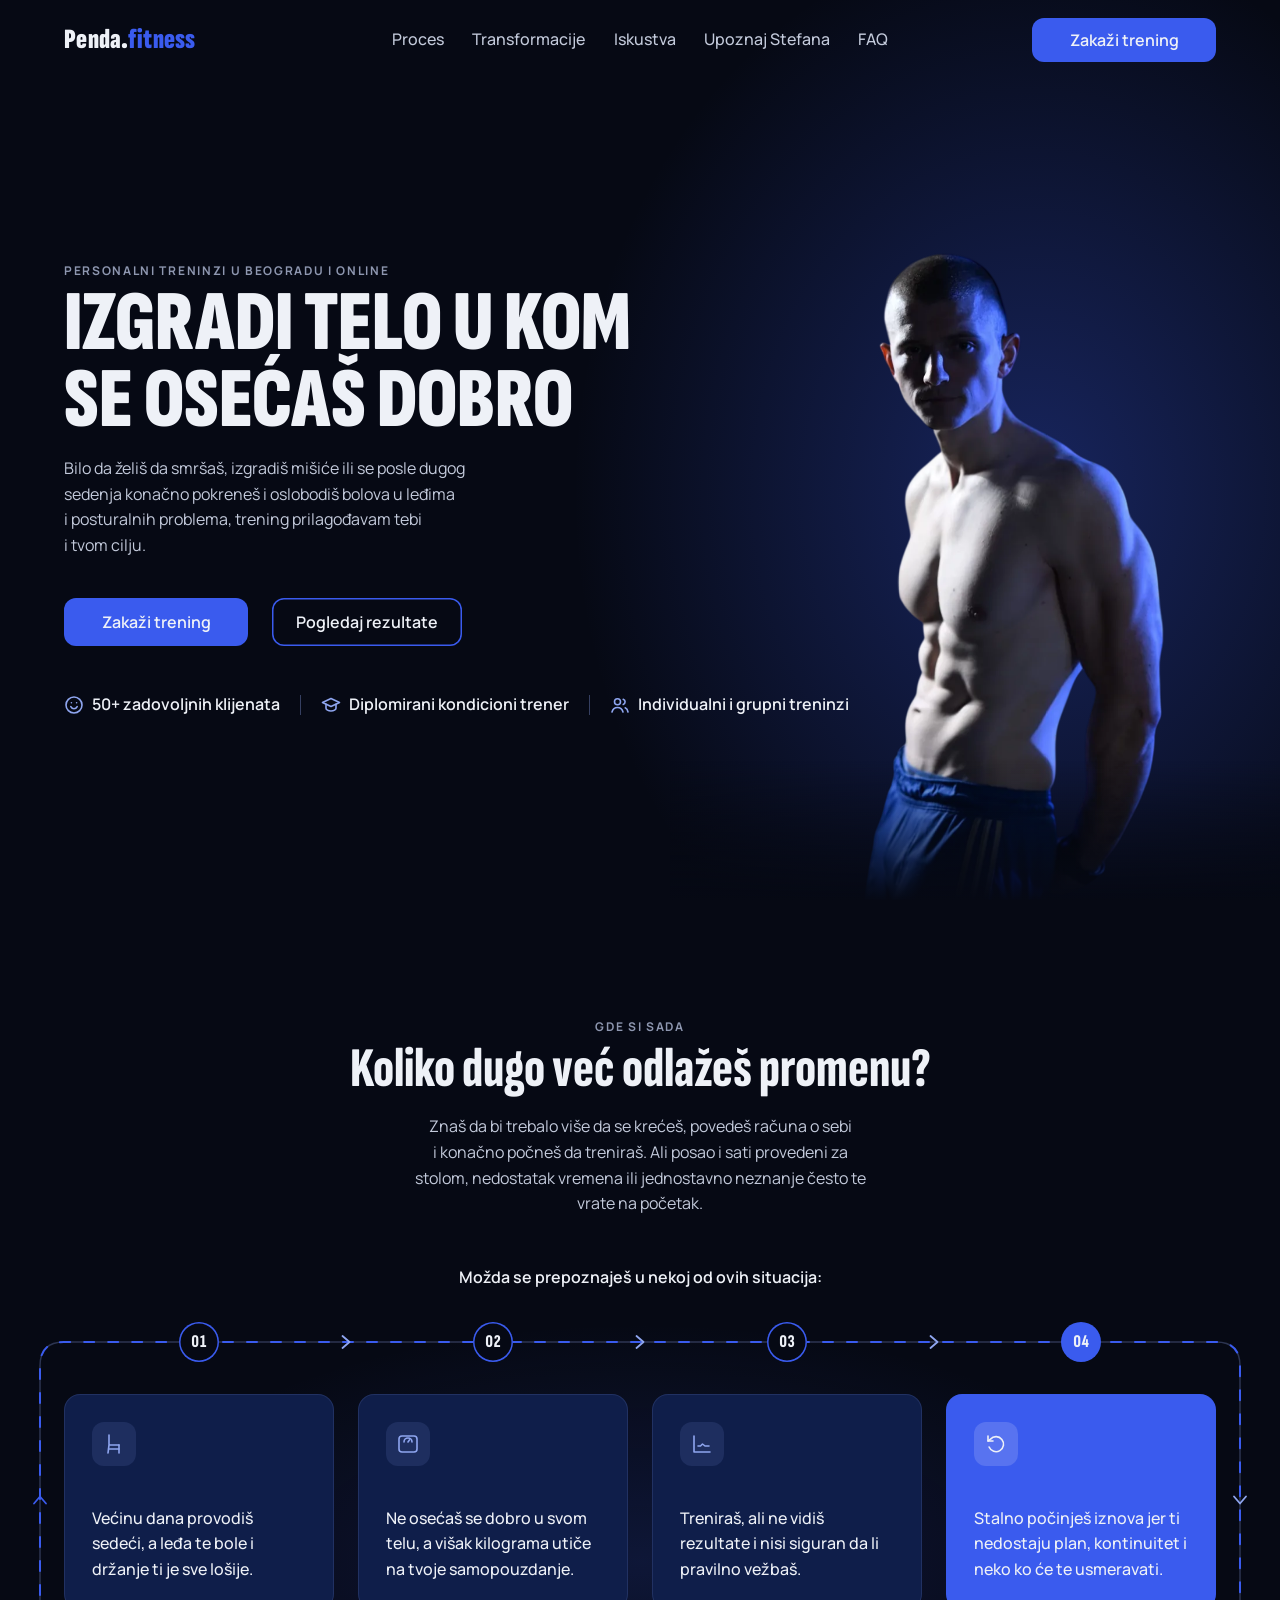
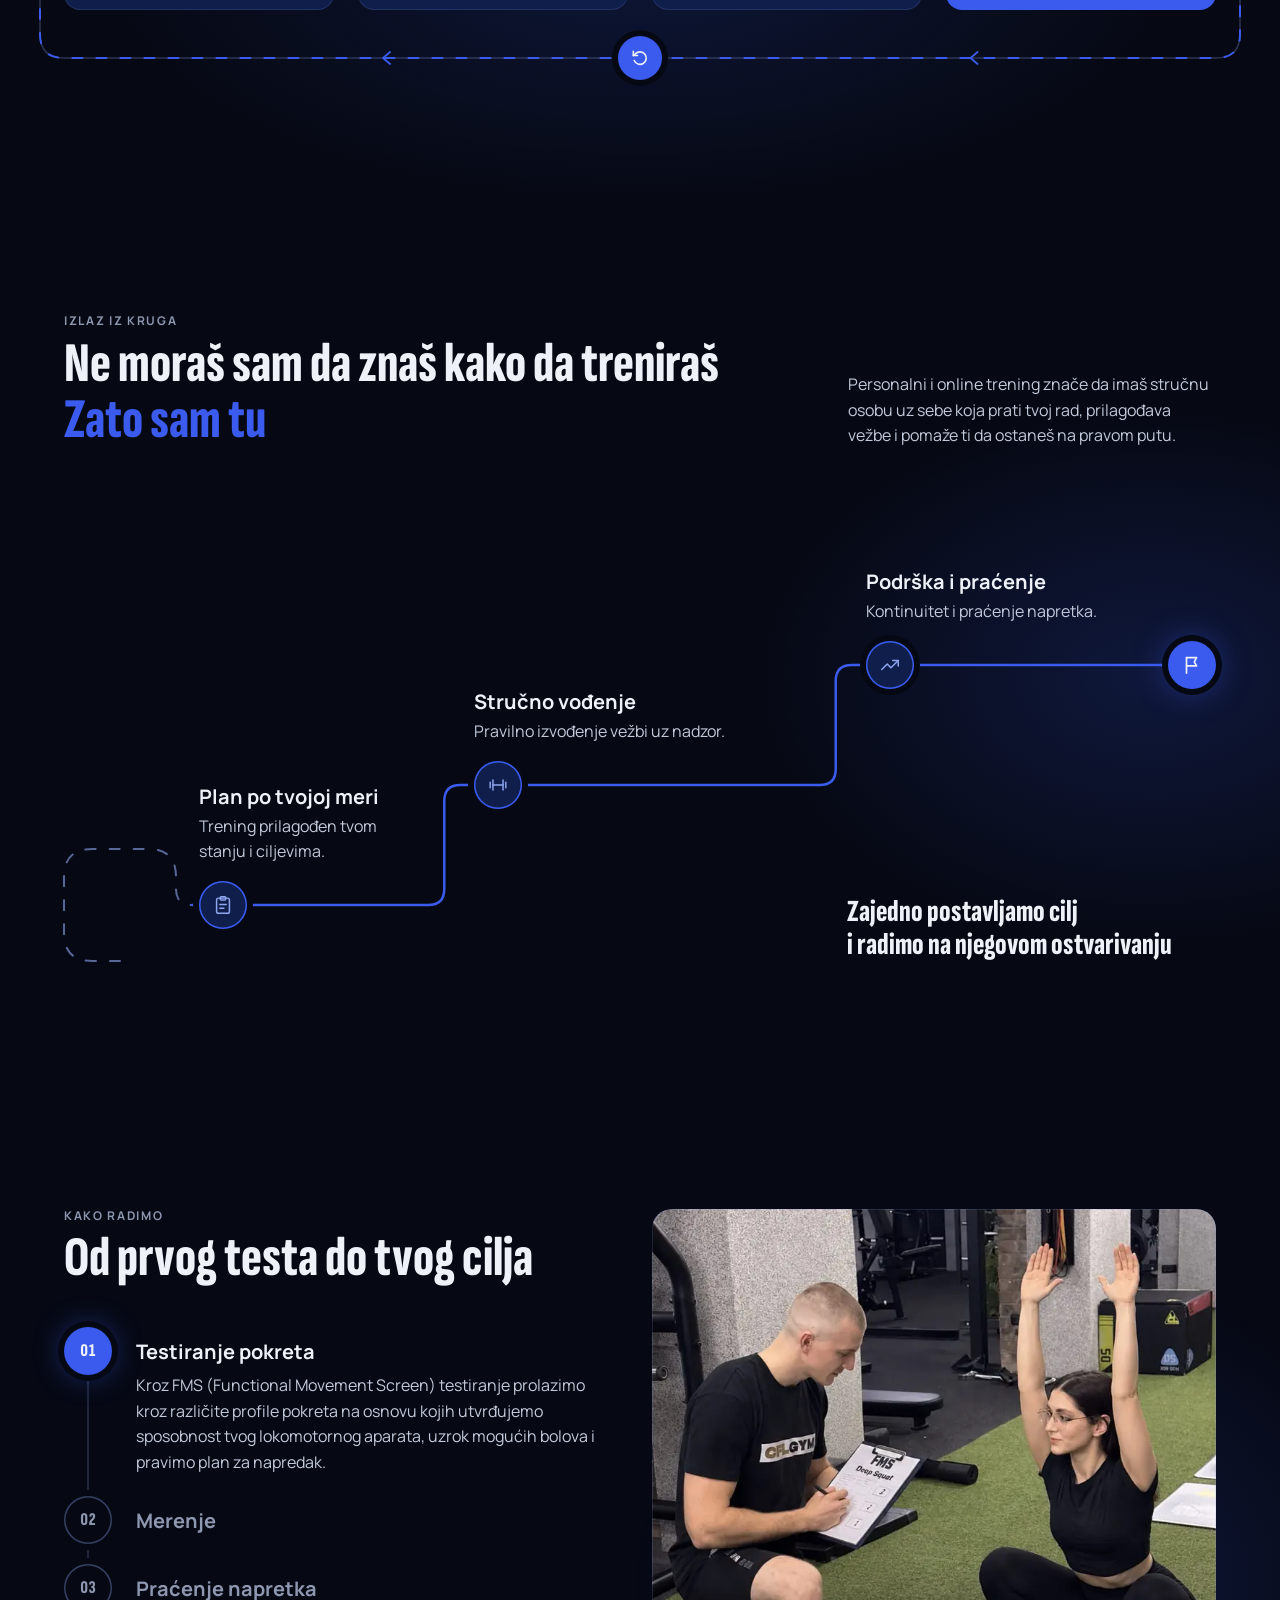
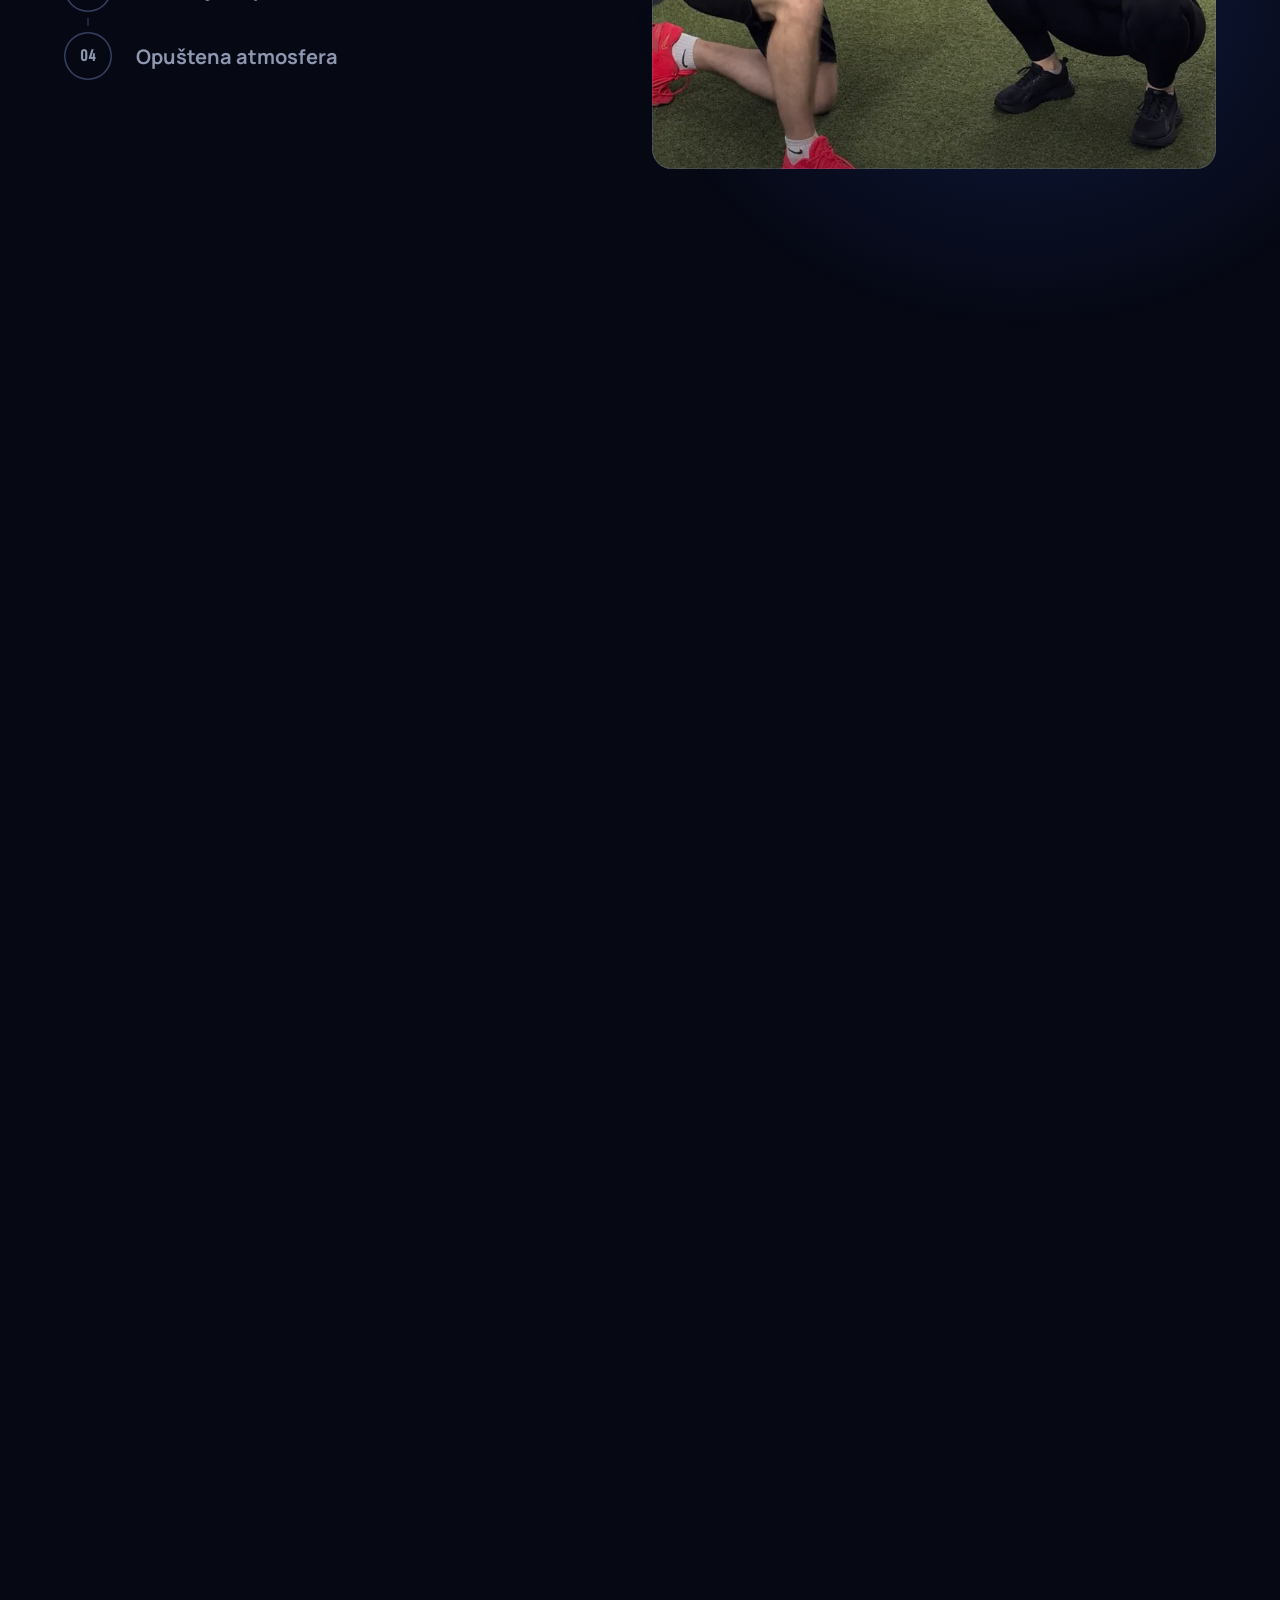
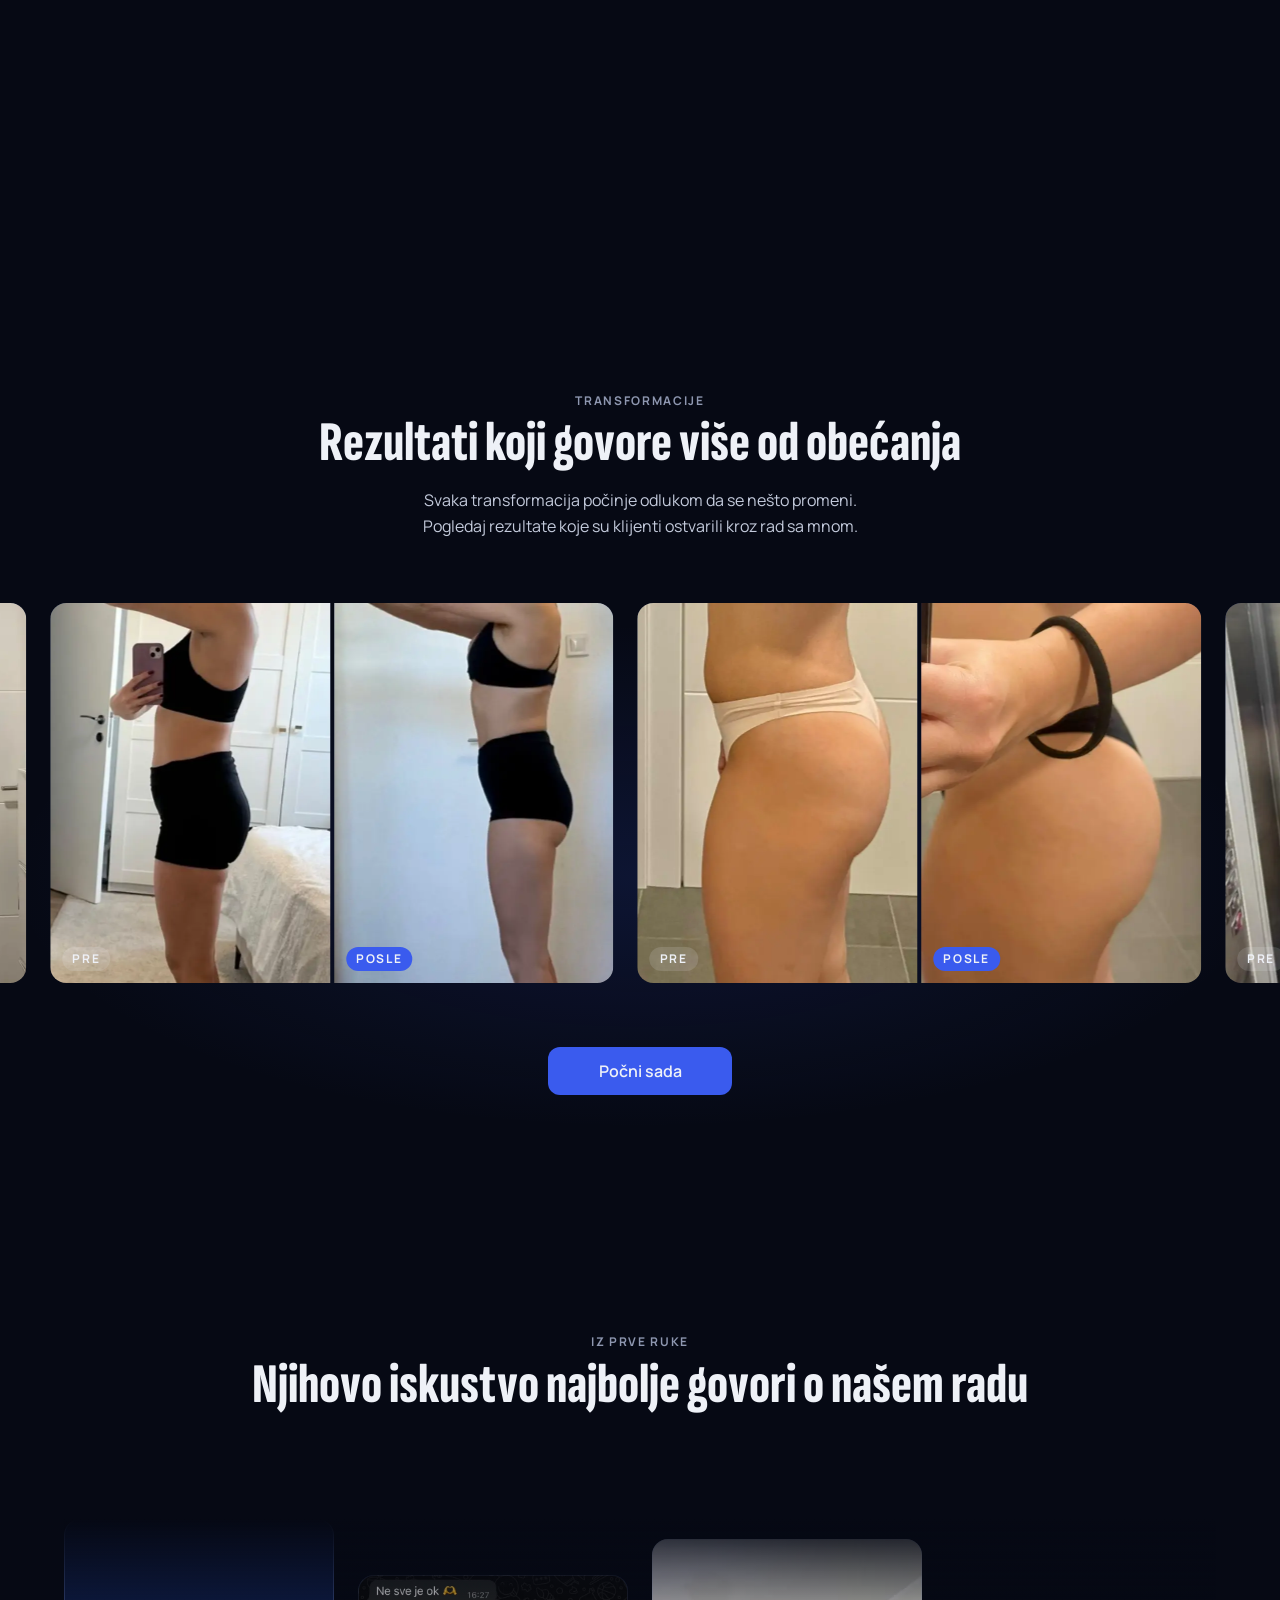
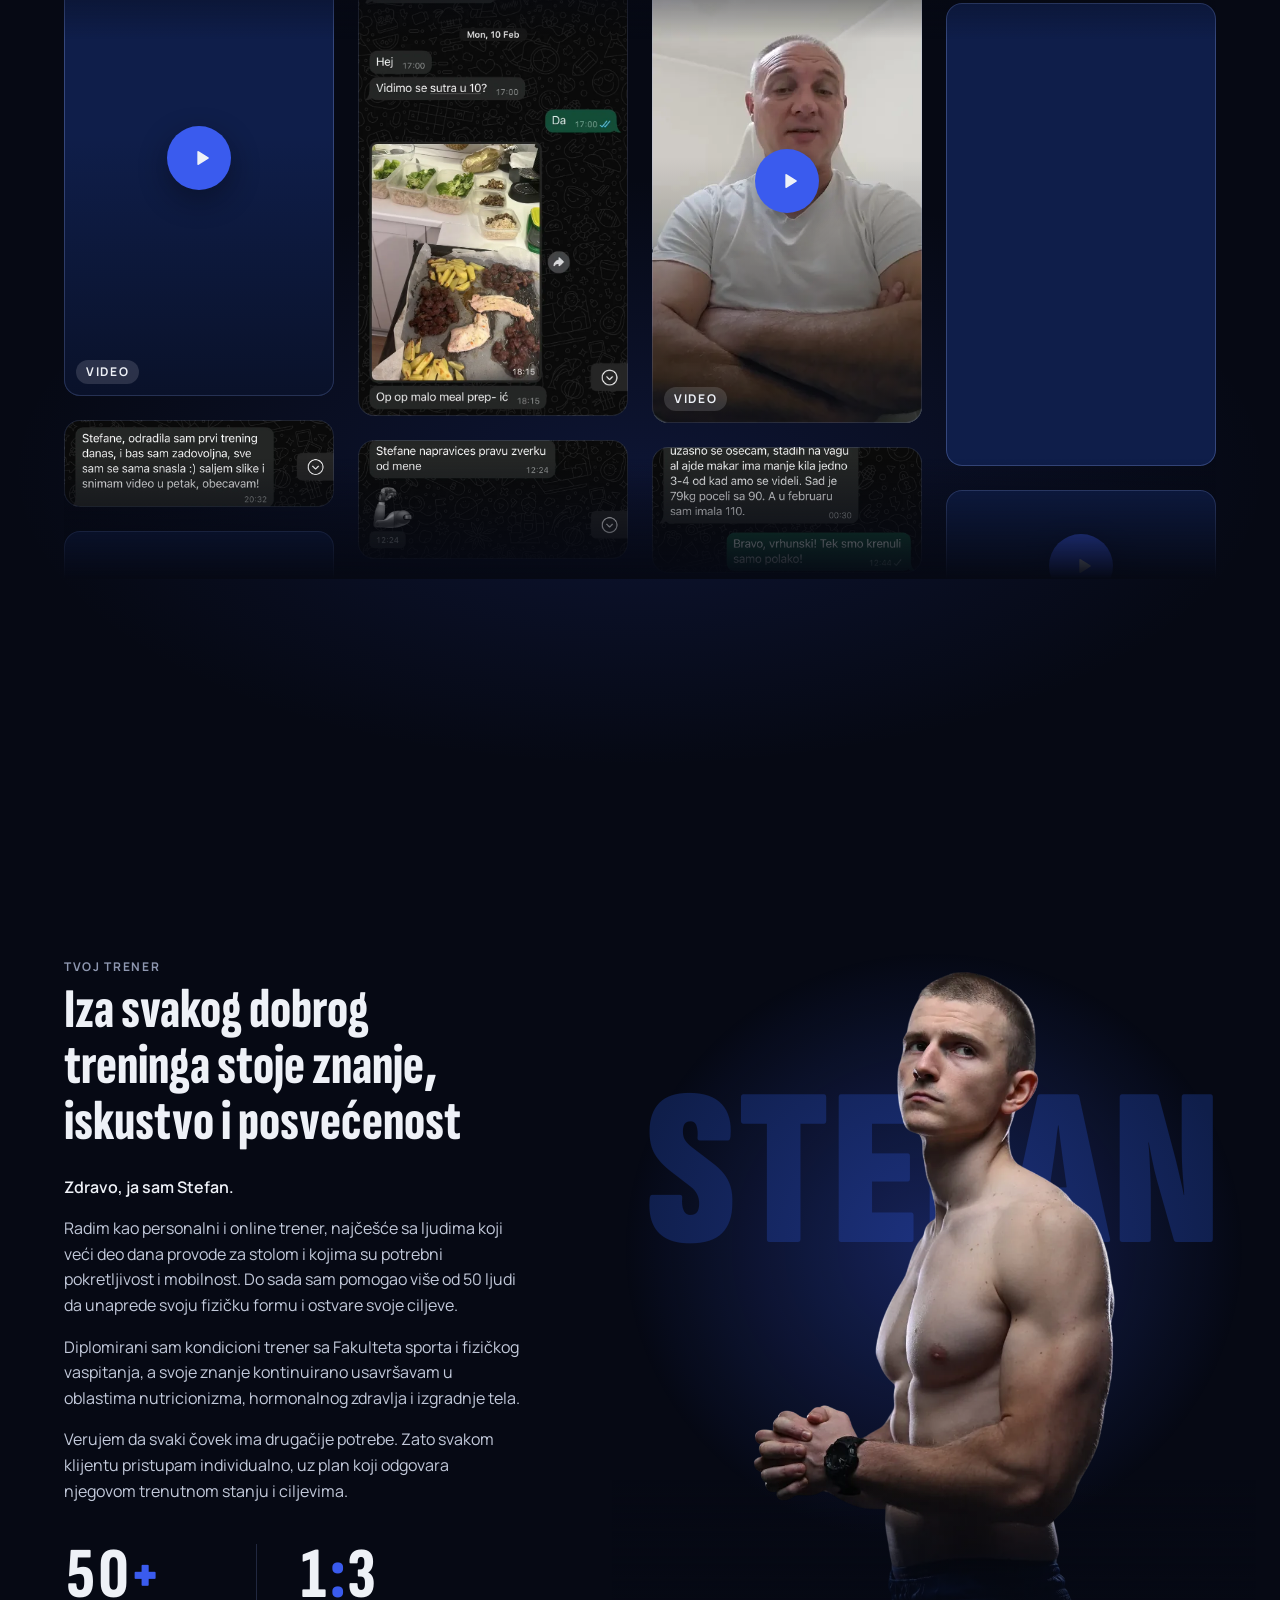
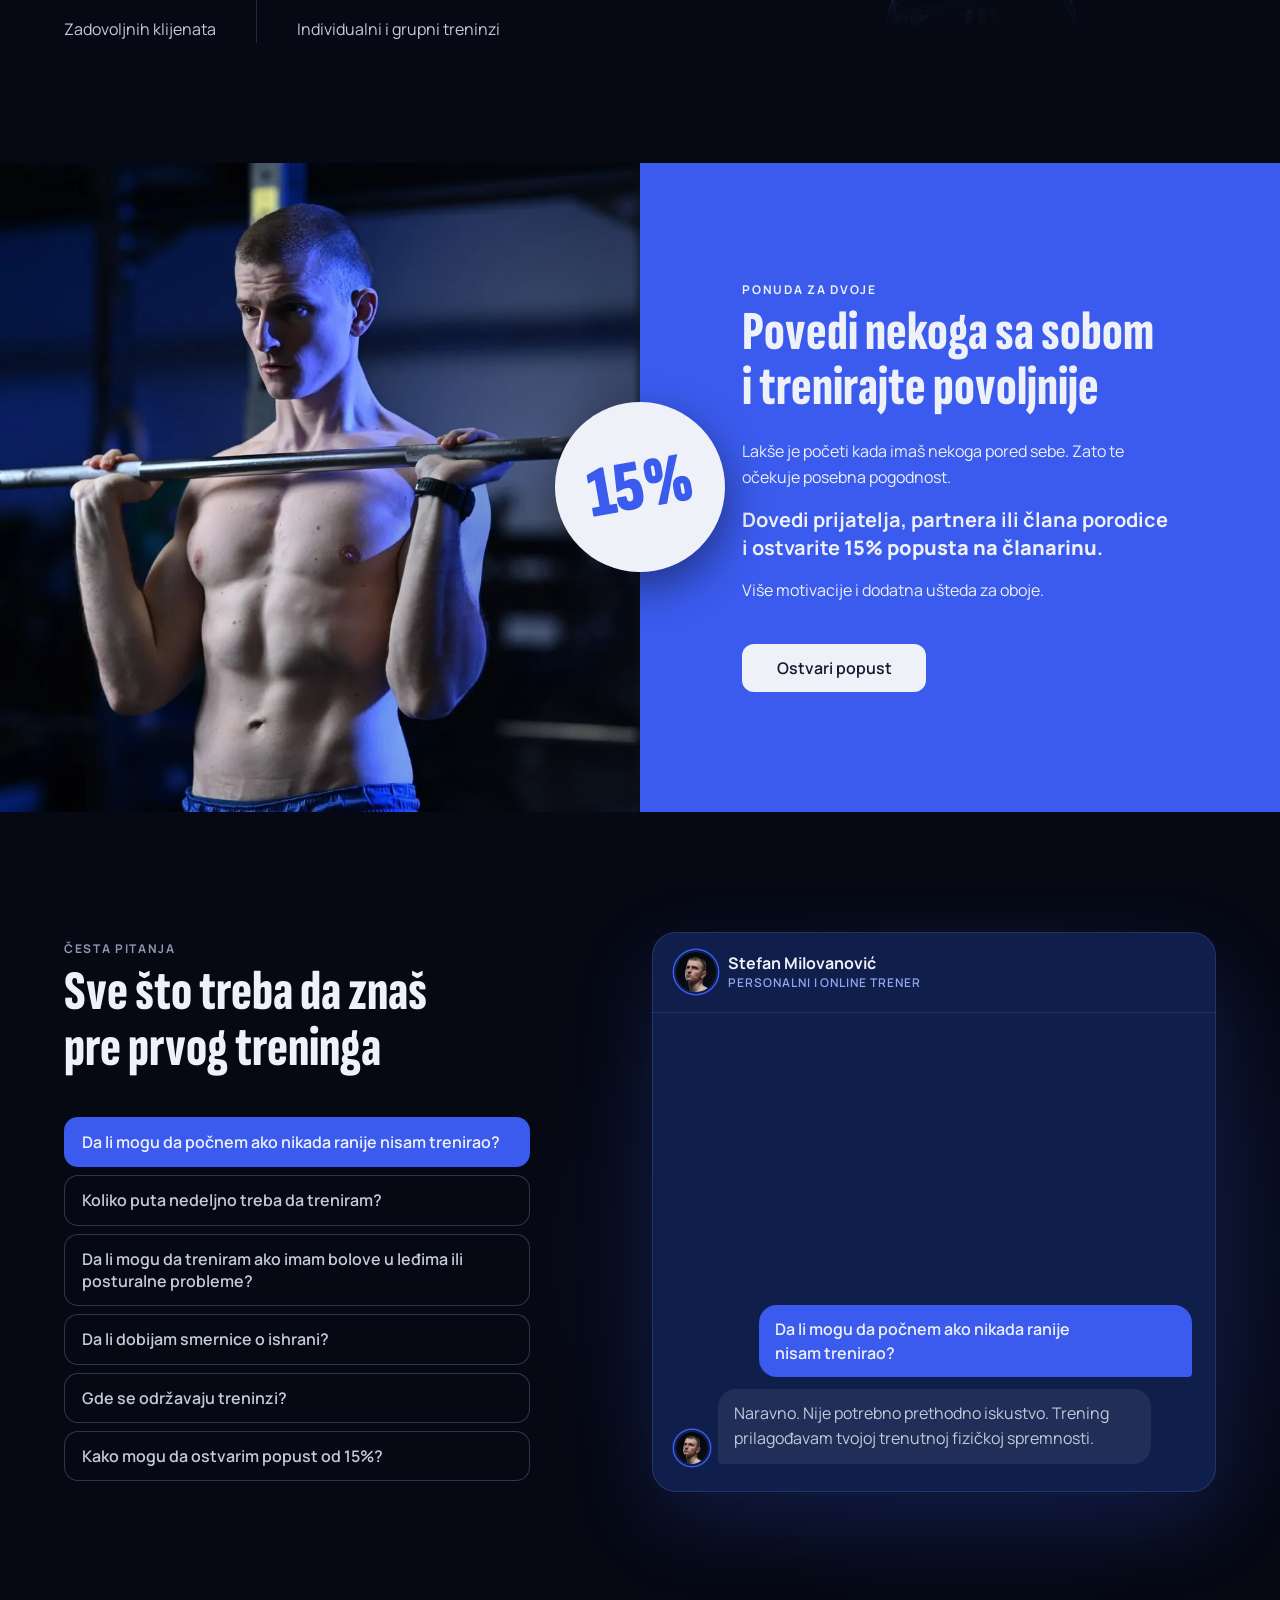
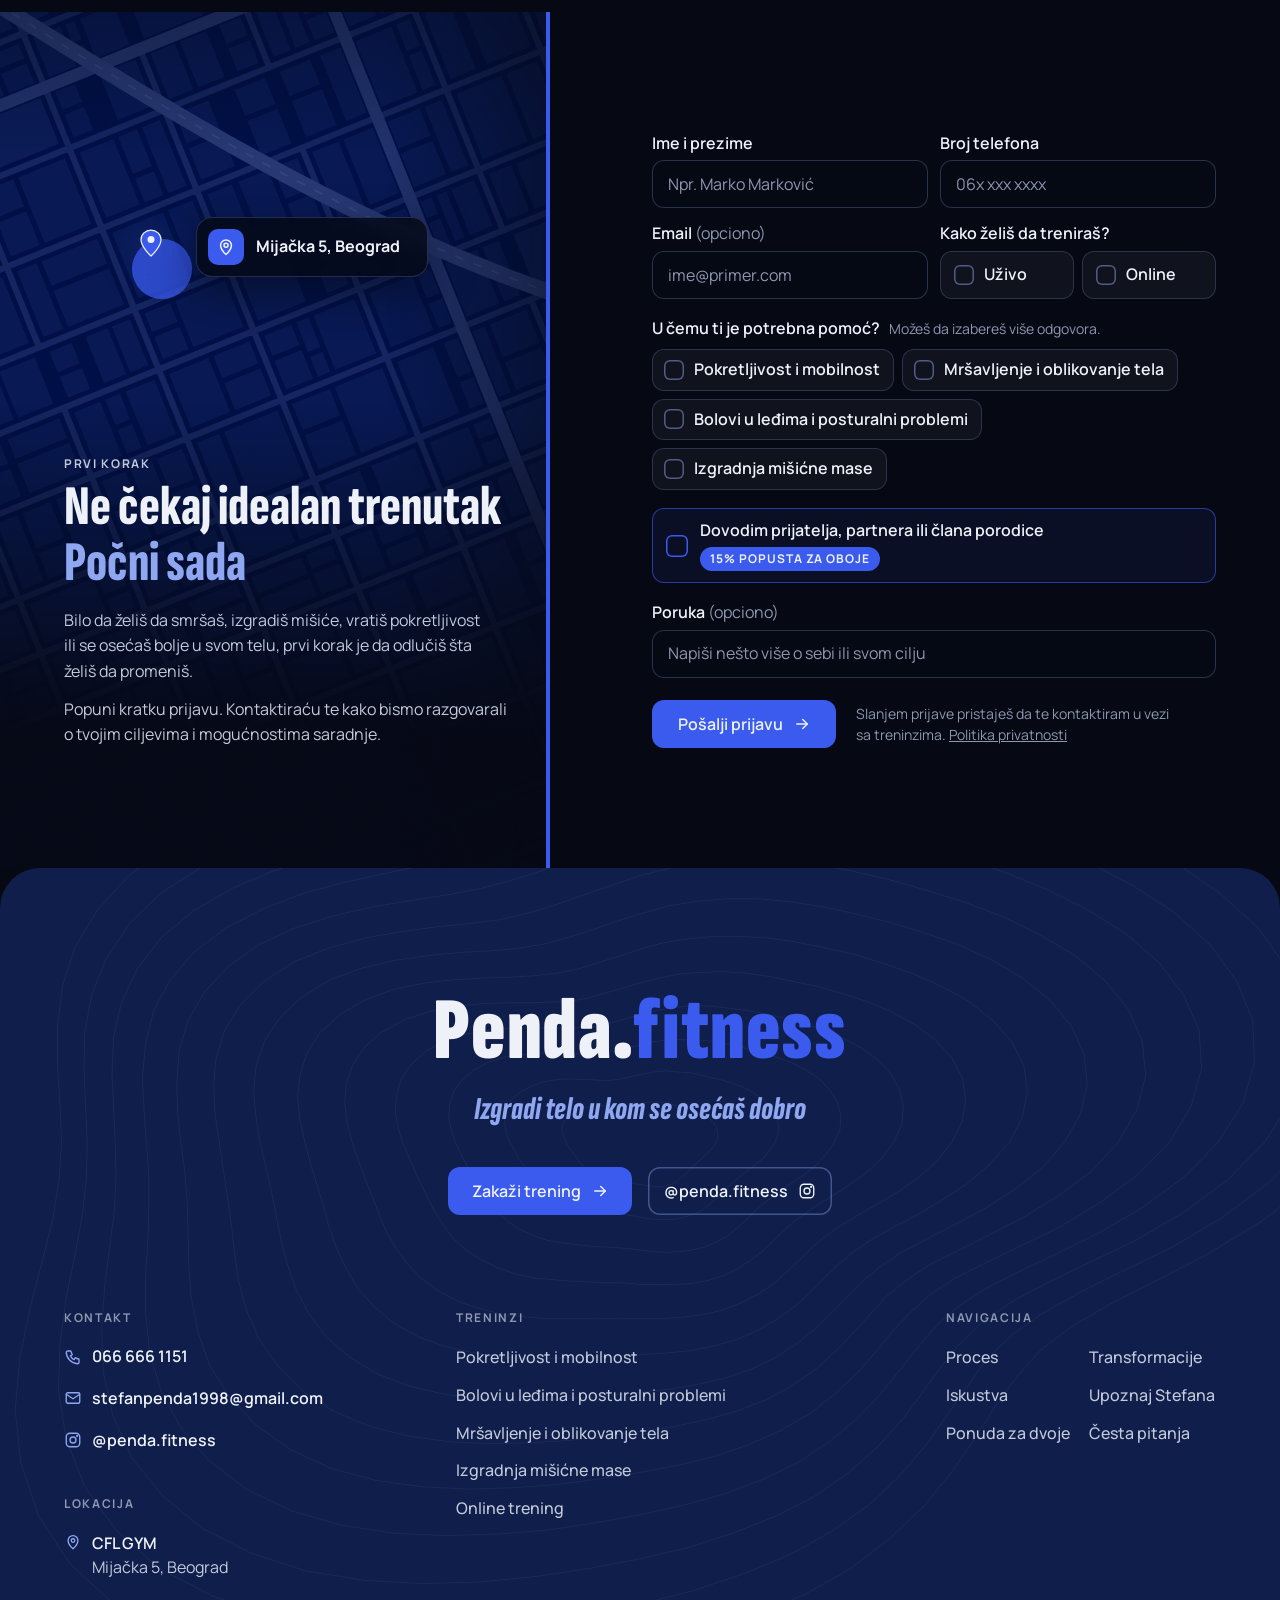
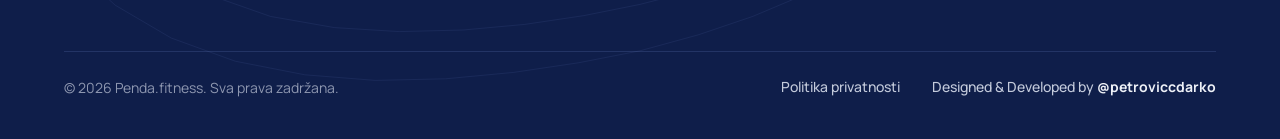
==== commit 56e58ca6: "Forma: prijave stižu na Stefanov email Novi Web3Forms ključ za stefanpenda1998@gmail.com.  Co-Author" ====
--- a/index.html
+++ b/index.html
@@ -27,7 +27,7 @@
 <link rel="preload" href="assets/img/stefan-hero.webp" as="image" type="image/webp" fetchpriority="high">
 <link rel="preload" href="assets/fonts/sofia.woff2" as="font" type="font/woff2" crossorigin>
 <link rel="preload" href="assets/fonts/manrope.woff2" as="font" type="font/woff2" crossorigin>
-<link rel="stylesheet" href="assets/css/style.css?v=20261110">
+<link rel="stylesheet" href="assets/css/style.css?v=20261111">
 <script type="application/ld+json">{"@context":"https://schema.org","@graph":[{"@type":"WebSite","@id":"https://darko-design.github.io/penda-fitness/#website","url":"https://darko-design.github.io/penda-fitness/","name":"Penda.fitness","inLanguage":"sr-Latn"},{"@type":"SportsActivityLocation","@id":"https://darko-design.github.io/penda-fitness/#biz","name":"Penda.fitness","url":"https://darko-design.github.io/penda-fitness/","description":"Personalni trener u Beogradu: personalni treninzi uživo u teretani CFL GYM, Mijačka 5, i online treninzi. Pokretljivost i mobilnost, bolovi u leđima i posturalni problemi, mršavljenje i oblikovanje tela, izgradnja mišićne mase.","image":["https://darko-design.github.io/penda-fitness/assets/img/og.jpg","https://darko-design.github.io/penda-fitness/assets/img/stefan-hero.webp"],"telephone":"+381 66 666 1151","email":"stefanpenda1998@gmail.com","address":{"@type":"PostalAddress","streetAddress":"Mijačka 5","addressLocality":"Beograd","addressCountry":"RS"},"hasMap":"https://www.google.com/maps/search/?api=1&query=Mija%C4%8Dka+5%2C+Beograd","areaServed":[{"@type":"Place","name":"Lekino Brdo"},{"@type":"Place","name":"Vračar"},{"@type":"City","name":"Beograd"}],"location":{"@type":"ExerciseGym","name":"CFL GYM","address":{"@type":"PostalAddress","streetAddress":"Mijačka 5","addressLocality":"Beograd","addressCountry":"RS"}},"knowsLanguage":"sr","sameAs":["https://www.instagram.com/penda.fitness/"],"founder":{"@id":"https://darko-design.github.io/penda-fitness/#stefan"},"employee":{"@id":"https://darko-design.github.io/penda-fitness/#stefan"},"hasOfferCatalog":{"@type":"OfferCatalog","name":"Treninzi","itemListElement":[{"@type":"Offer","itemOffered":{"@type":"Service","name":"Personalni trening uživo"}},{"@type":"Offer","itemOffered":{"@type":"Service","name":"Online trening"}},{"@type":"Offer","itemOffered":{"@type":"Service","name":"Grupni trening (do 3 osobe)"}},{"@type":"Offer","itemOffered":{"@type":"Service","name":"Pokretljivost i mobilnost"}},{"@type":"Offer","itemOffered":{"@type":"Service","name":"Bolovi u leđima i posturalni problemi"}},{"@type":"Offer","itemOffered":{"@type":"Service","name":"Mršavljenje i oblikovanje tela"}},{"@type":"Offer","itemOffered":{"@type":"Service","name":"Izgradnja mišićne mase"}}]}},{"@type":"Person","@id":"https://darko-design.github.io/penda-fitness/#stefan","name":"Stefan Milovanović","jobTitle":"Diplomirani kondicioni trener","image":"https://darko-design.github.io/penda-fitness/assets/img/stefan-portret.webp","worksFor":{"@id":"https://darko-design.github.io/penda-fitness/#biz"},"sameAs":["https://www.instagram.com/penda.fitness/"],"alumniOf":{"@type":"CollegeOrUniversity","name":"Fakultet sporta i fizičkog vaspitanja"}},{"@type":"FAQPage","@id":"https://darko-design.github.io/penda-fitness/#faq","mainEntity":[{"@type":"Question","name":"Da li mogu da počnem ako nikada ranije nisam trenirao?","acceptedAnswer":{"@type":"Answer","text":"Naravno. Nije potrebno prethodno iskustvo. Trening prilagođavam tvojoj trenutnoj fizičkoj spremnosti."}},{"@type":"Question","name":"Koliko puta nedeljno treba da treniram?","acceptedAnswer":{"@type":"Answer","text":"To zavisi od tvog cilja, mogućnosti i rasporeda. Zajedno ćemo odrediti učestalost koja ti odgovara."}},{"@type":"Question","name":"Da li mogu da treniram ako imam bolove u leđima ili posturalne probleme?","acceptedAnswer":{"@type":"Answer","text":"Da. Ljudi sa bolovima u leđima i posturalnim problemima, uključujući i one sa diskus hernijom, deo su mog svakodnevnog rada. Pre prvog treninga procenjujem tvoje stanje, a vežbe biram tako da rasterete i postepeno ojačaju leđa, uz poštovanje preporuka tvog lekara."}},{"@type":"Question","name":"Da li dobijam smernice o ishrani?","acceptedAnswer":{"@type":"Answer","text":"Da. Mogu da ti pružim smernice iz oblasti nutricionizma koje podržavaju tvoje ciljeve."}},{"@type":"Question","name":"Gde se održavaju treninzi?","acceptedAnswer":{"@type":"Answer","text":"Personalni treninzi se održavaju uživo u teretani CFL GYM na adresi Mijačka 5, Beograd. Online trening radiš gde god ti odgovara, uz moj plan i praćenje."}},{"@type":"Question","name":"Kako mogu da ostvarim popust od 15%?","acceptedAnswer":{"@type":"Answer","text":"Povedi prijatelja, partnera ili člana porodice i oboje ostvarujete 15% popusta na članarinu, prema uslovima ponude."}}]}]}</script>
 </head>
 <body class="no-js">
@@ -281,7 +281,7 @@
     <div class="prijava__body">
       <div class="formcard">
         <form class="form" id="forma" action="https://api.web3forms.com/submit" method="POST" novalidate>
-          <input type="hidden" name="access_key" value="552b0861-9edd-4194-8526-6a6a2237345d">
+          <input type="hidden" name="access_key" value="80515ad9-f5cb-414f-ad50-5569be4d9a0a">
           <input type="hidden" name="subject" value="Nova prijava sa sajta Penda.fitness">
           <input type="hidden" name="from_name" value="Penda.fitness sajt">
           <div class="hp" aria-hidden="true"><label>Ne popunjavaj ovo polje <input type="text" name="botcheck" tabindex="-1" autocomplete="off"></label></div>
@@ -361,6 +361,6 @@
     </div>
   </div>
 </footer>
-<script src="assets/js/main.js?v=20261110" defer></script>
+<script src="assets/js/main.js?v=20261111" defer></script>
 </body>
 </html>
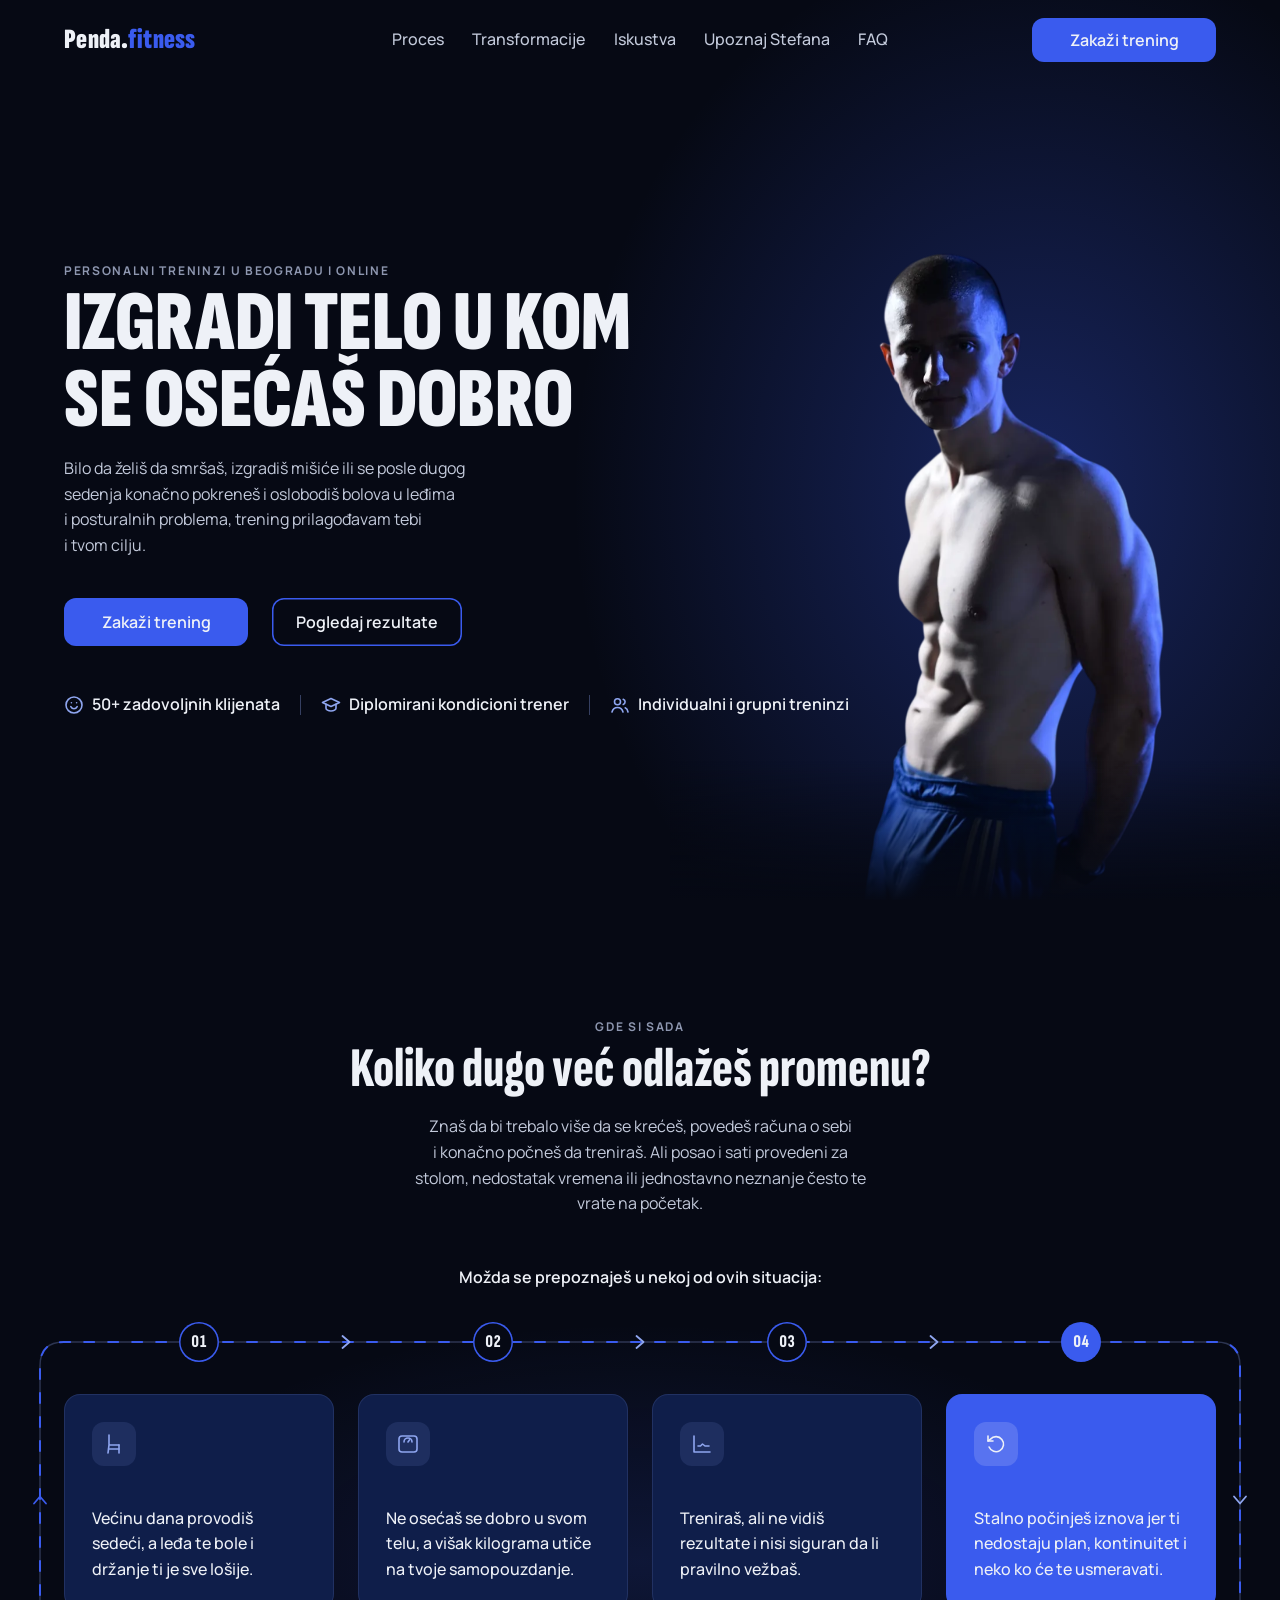
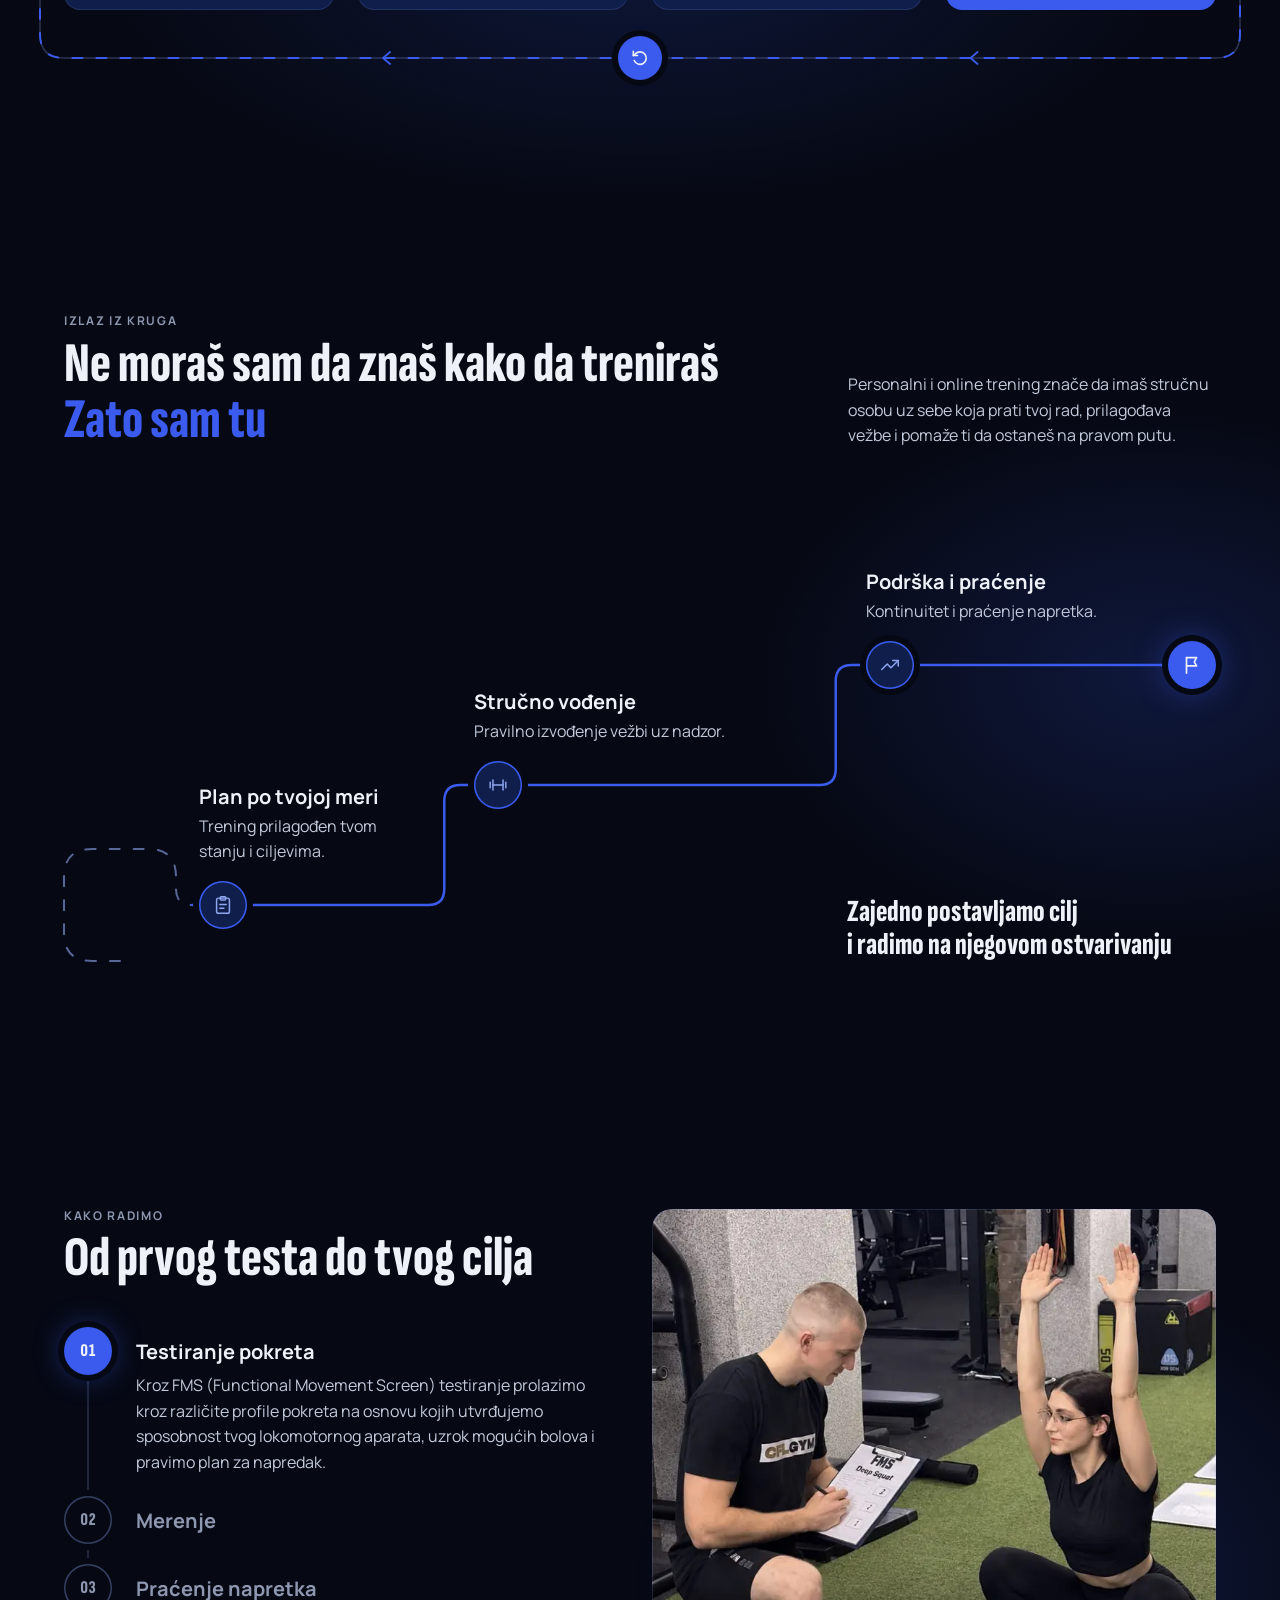
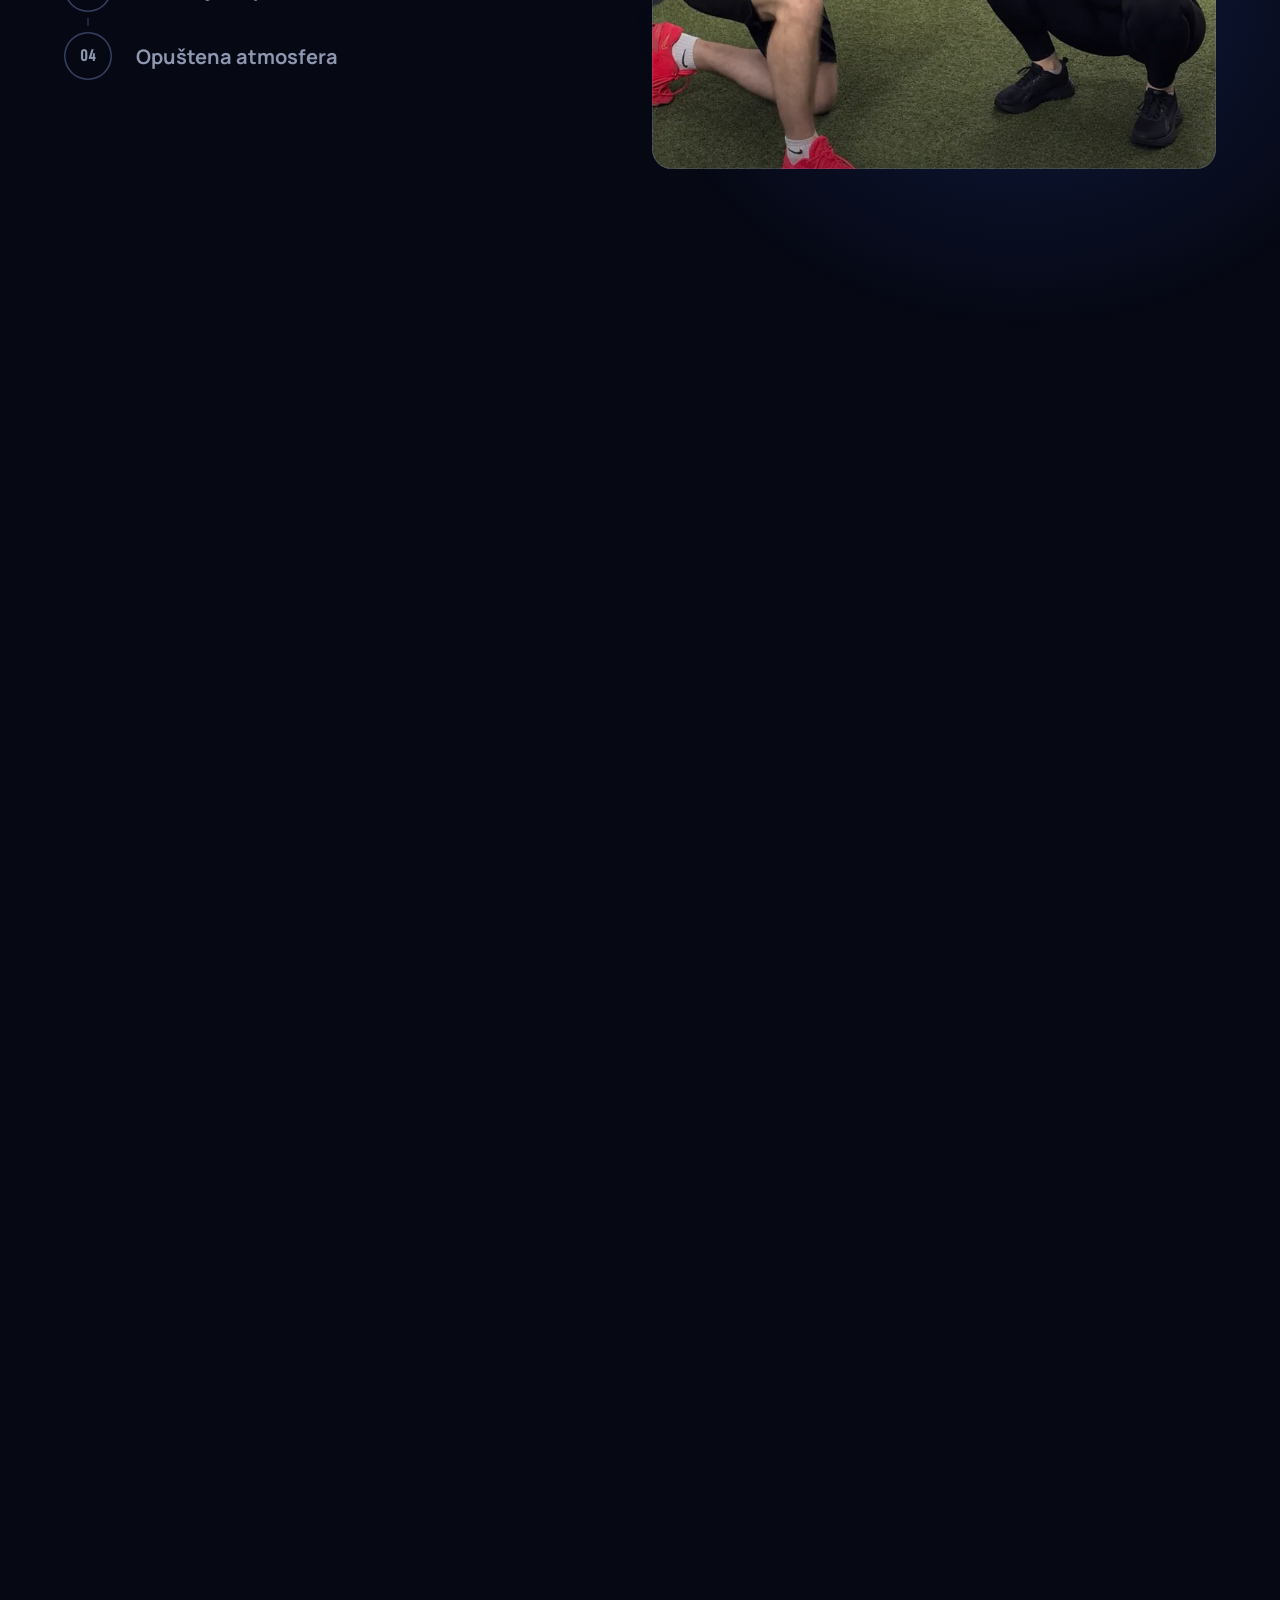
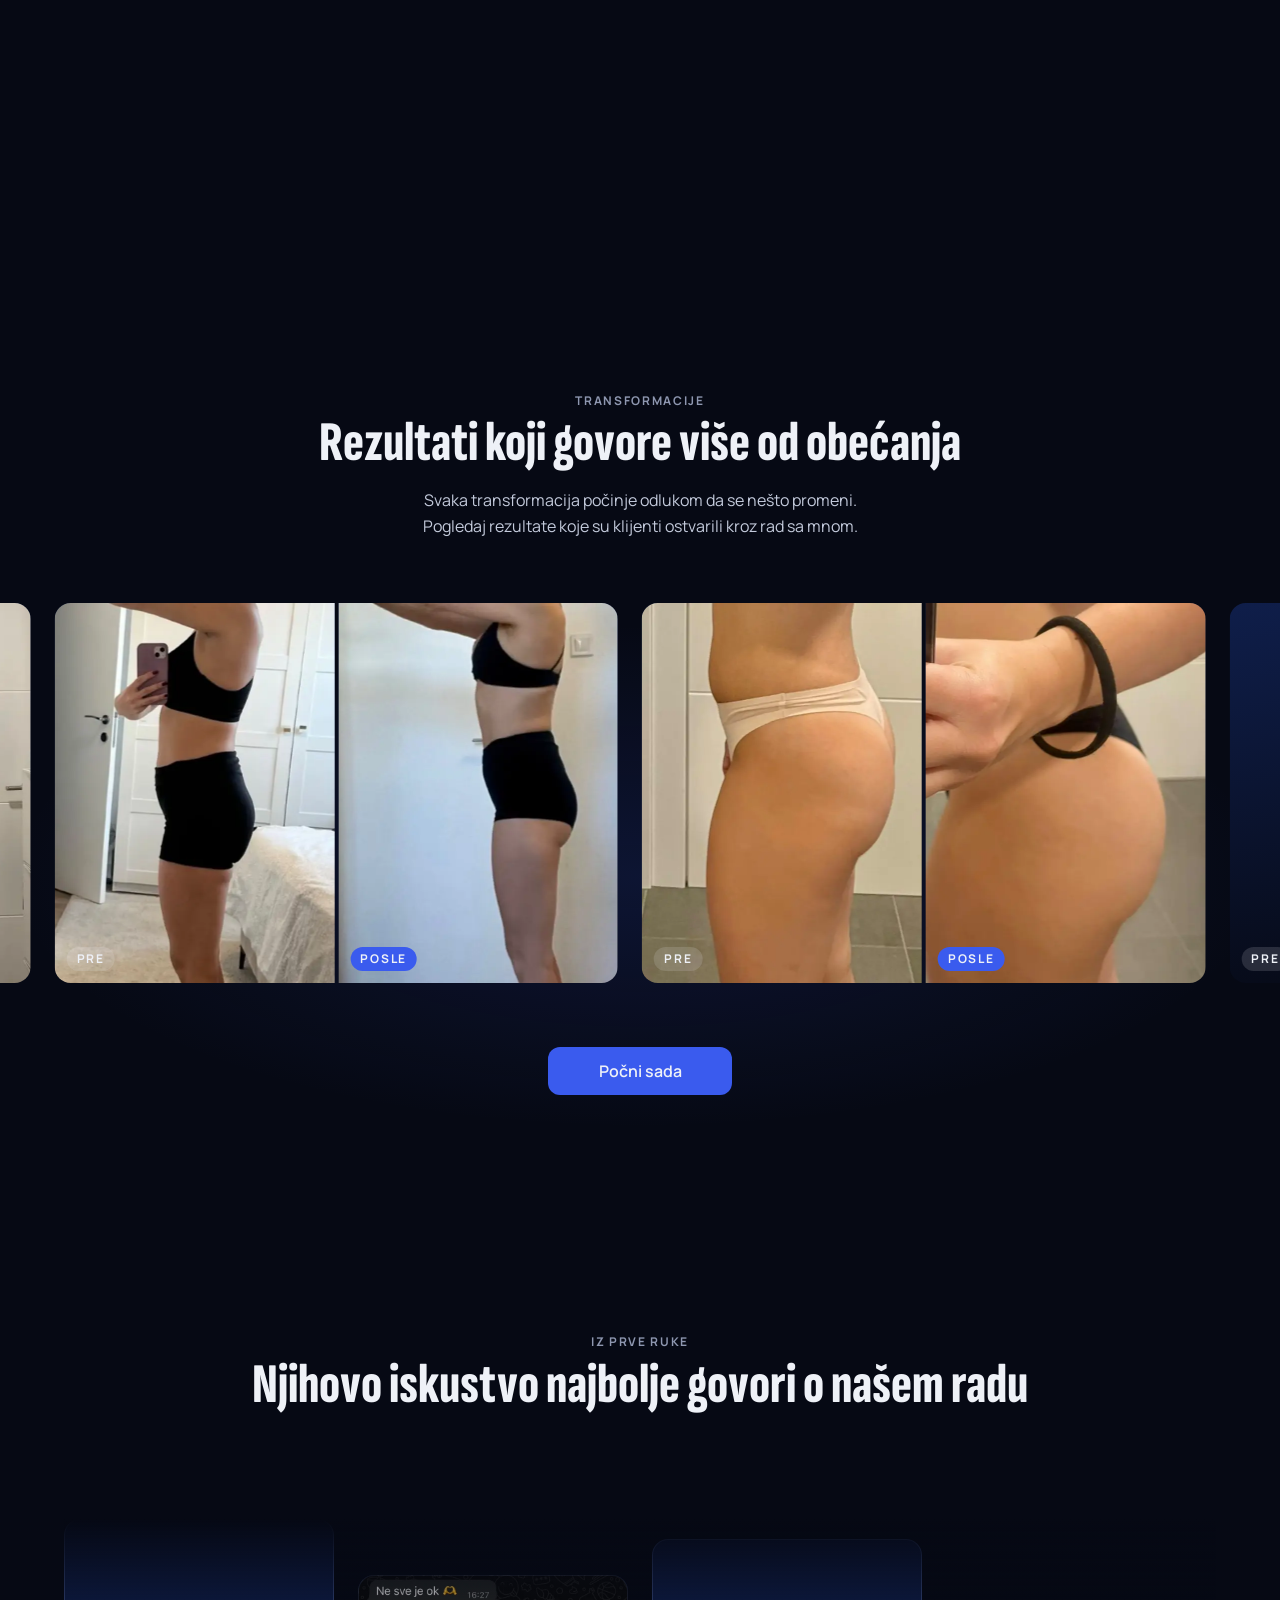
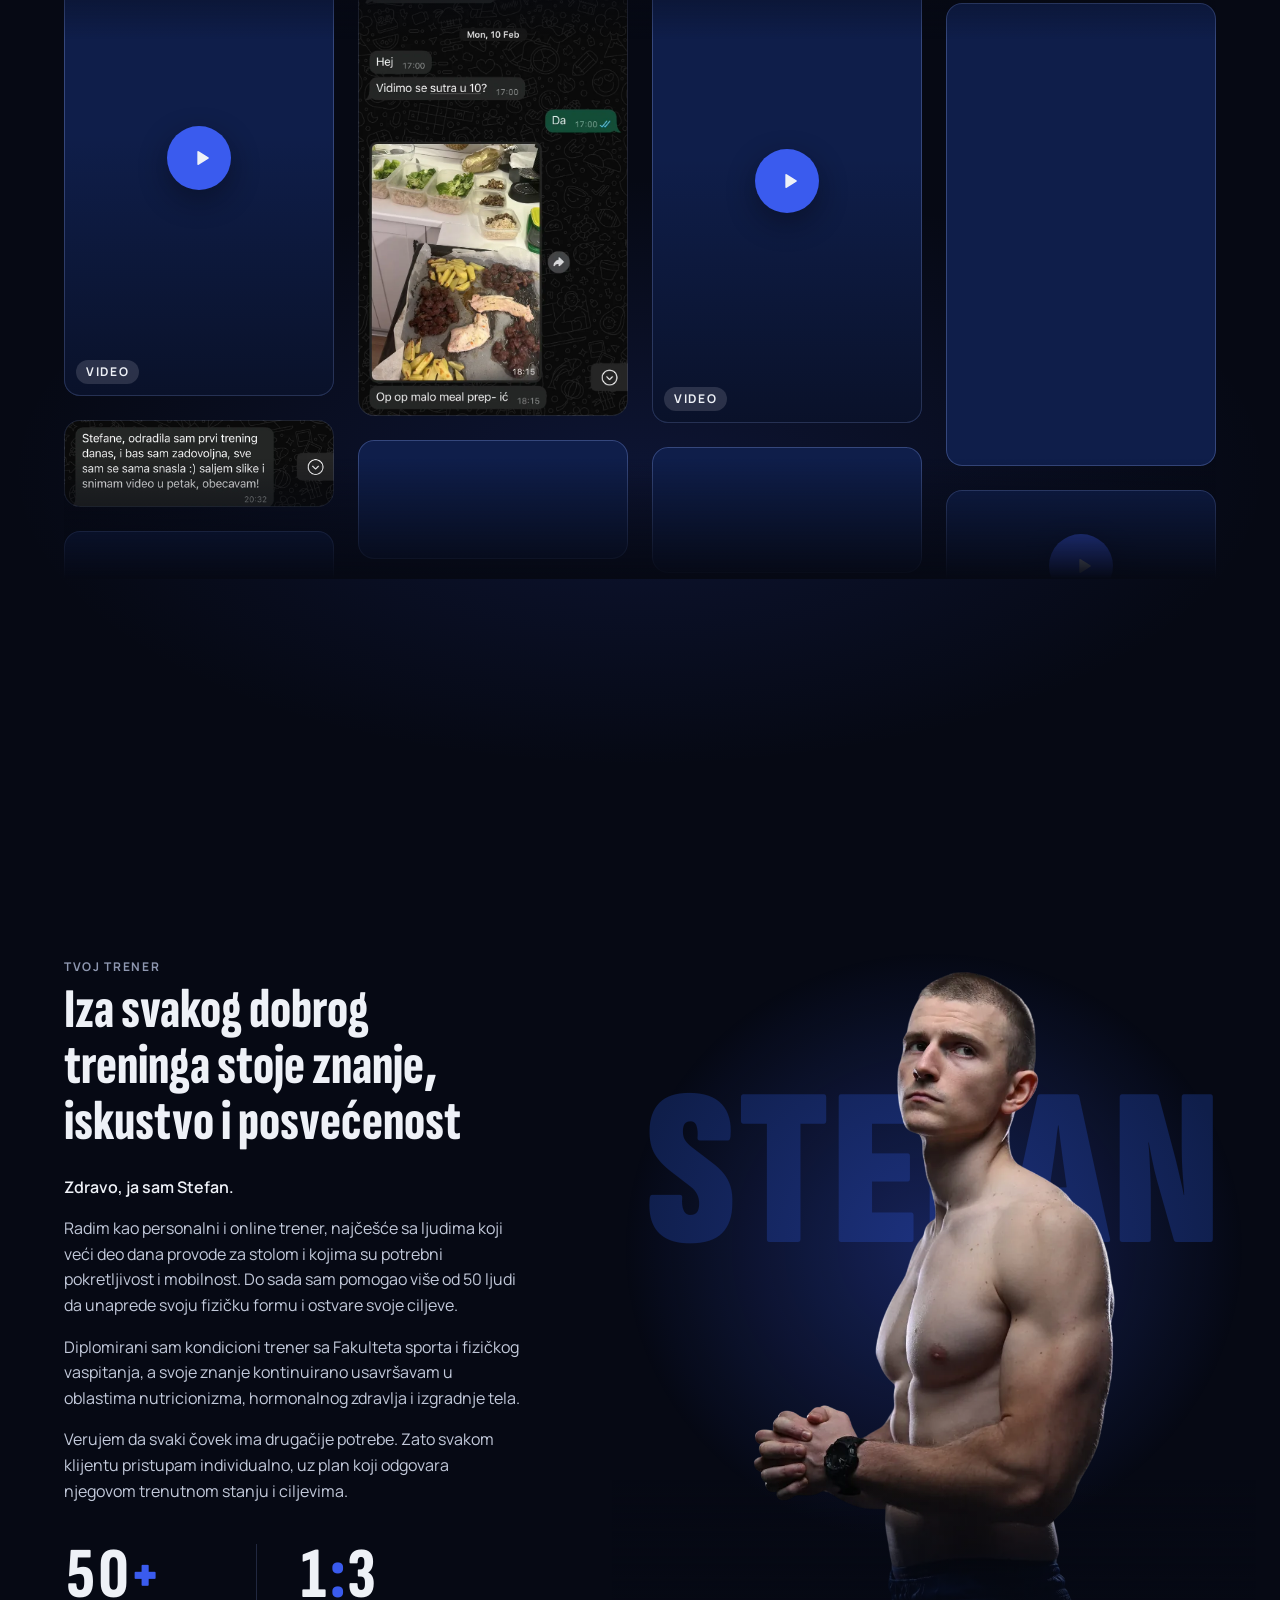
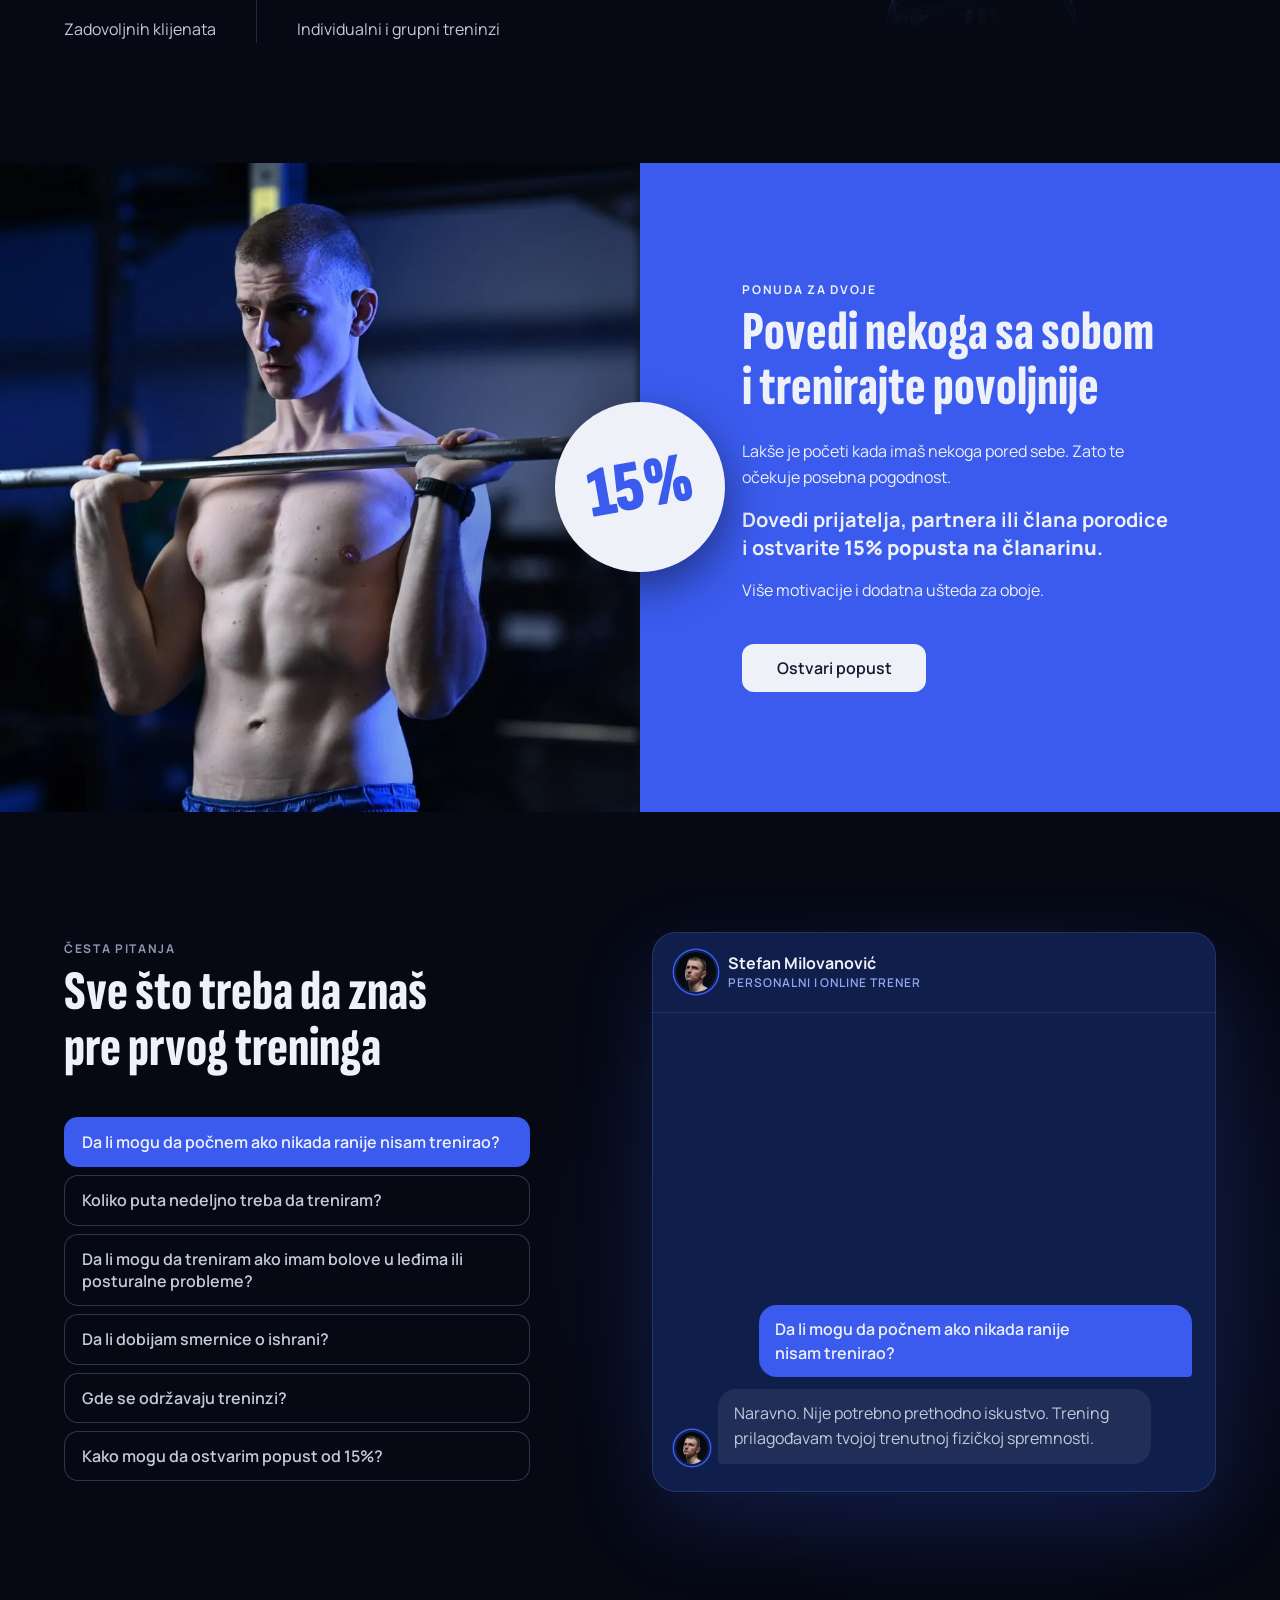
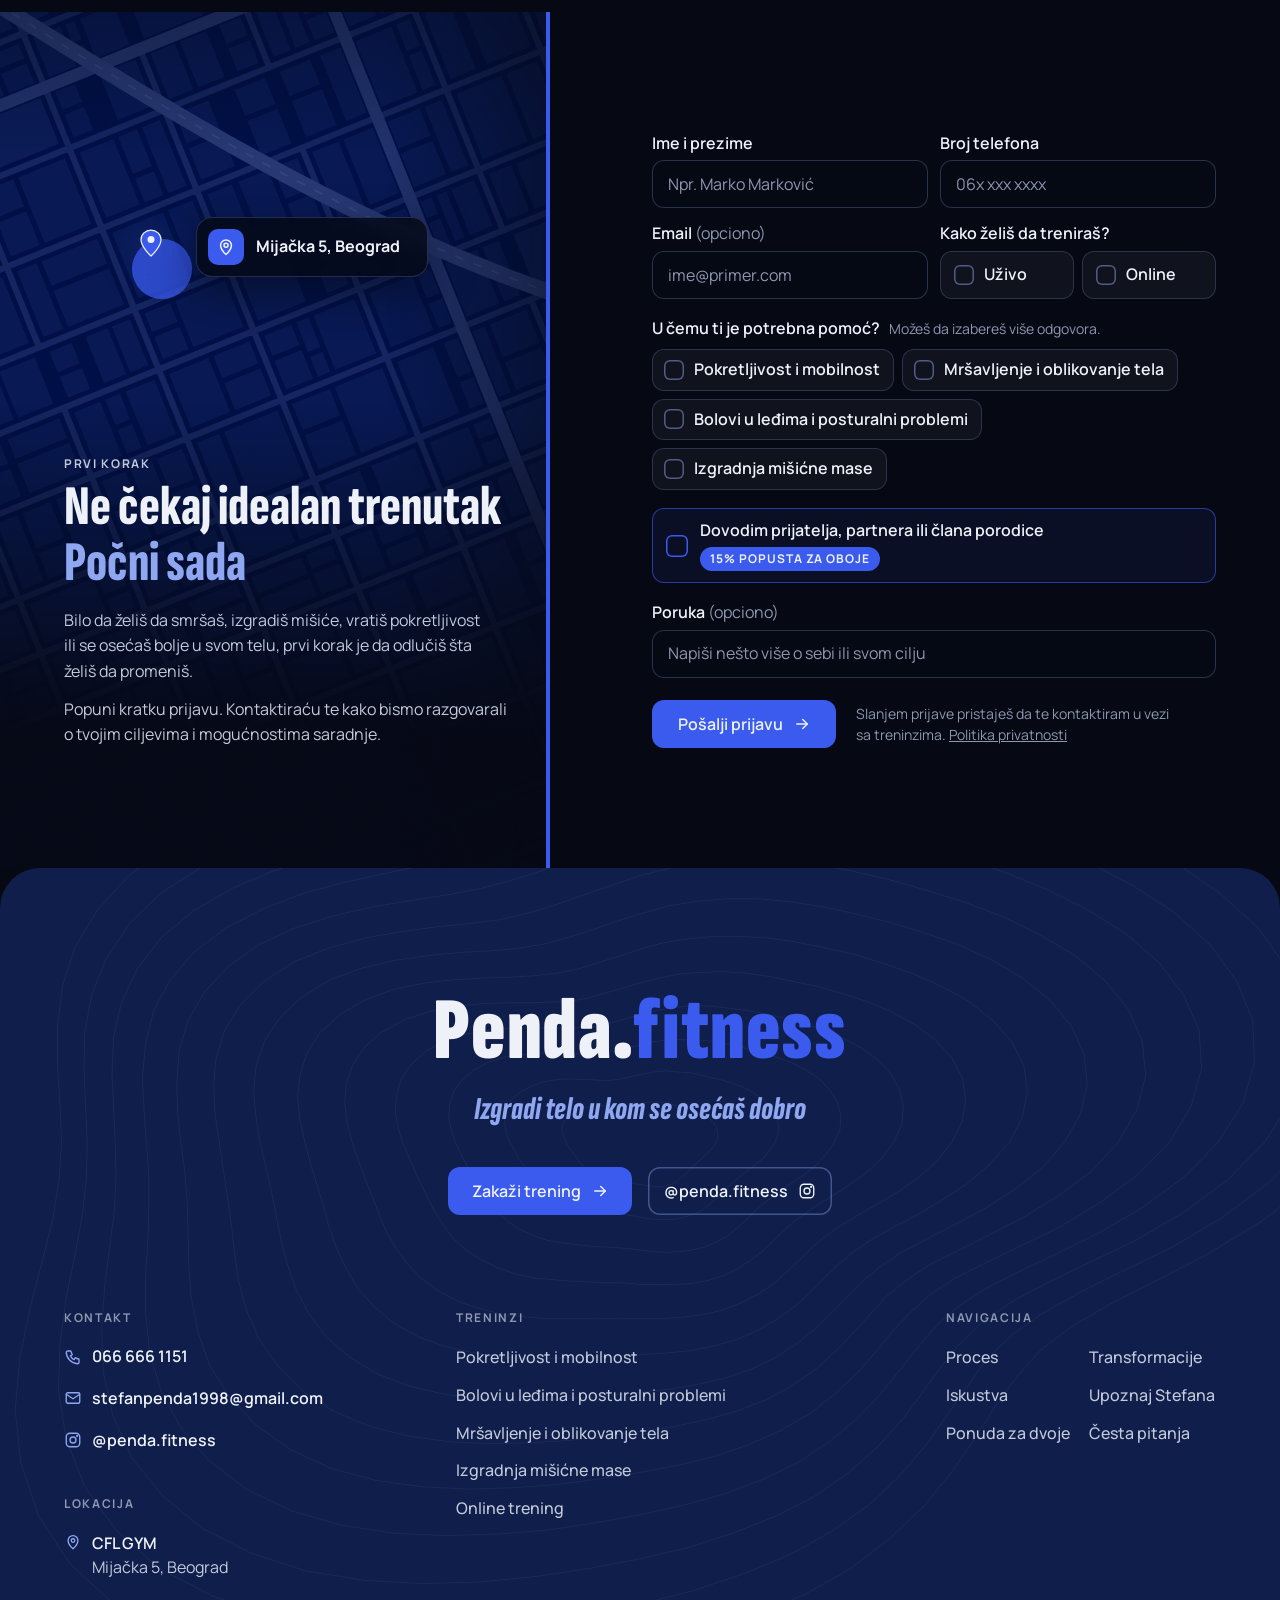
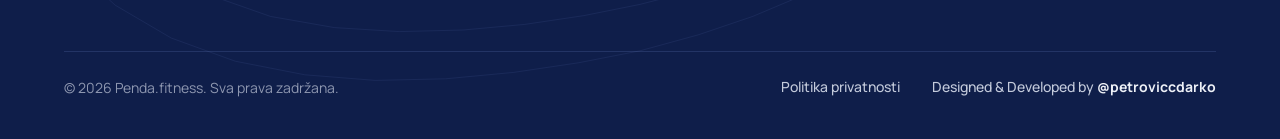
==== commit 23aaf140: "Domen www.pendafitness.com i favicon - Canonical, Open Graph, Twitter, JSON-LD, robots.txt i sitemap" ====
--- a/index.html
+++ b/index.html
@@ -5,7 +5,7 @@
 <meta name="viewport" content="width=device-width, initial-scale=1, viewport-fit=cover">
 <title>Personalni trener Beograd | Penda.fitness, uživo i online</title>
 <meta name="description" content="Personalni trener u Beogradu, Mijačka 5 (Vračar). Treninzi uživo i online za ljude koji puno sede: leđa, držanje, mobilnost, mršavljenje. Zakaži trening.">
-<link rel="canonical" href="https://darko-design.github.io/penda-fitness/">
+<link rel="canonical" href="https://www.pendafitness.com/">
 <meta name="theme-color" content="#060914">
 <meta name="robots" content="index, follow, max-image-preview:large">
 <meta property="og:type" content="website">
@@ -13,22 +13,24 @@
 <meta property="og:site_name" content="Penda.fitness">
 <meta property="og:title" content="Personalni trener Beograd | Penda.fitness, uživo i online">
 <meta property="og:description" content="Personalni trener u Beogradu, Mijačka 5 (Vračar). Treninzi uživo i online za ljude koji puno sede: leđa, držanje, mobilnost, mršavljenje. Zakaži trening.">
-<meta property="og:url" content="https://darko-design.github.io/penda-fitness/">
-<meta property="og:image" content="https://darko-design.github.io/penda-fitness/assets/img/og.jpg">
+<meta property="og:url" content="https://www.pendafitness.com/">
+<meta property="og:image" content="https://www.pendafitness.com/assets/img/og.jpg">
 <meta property="og:image:width" content="1200">
 <meta property="og:image:height" content="630">
 <meta property="og:image:alt" content="Stefan Milovanović, personalni trener u Beogradu, Penda.fitness">
 <meta name="twitter:card" content="summary_large_image">
 <meta name="twitter:title" content="Personalni trener Beograd | Penda.fitness, uživo i online">
 <meta name="twitter:description" content="Personalni trener u Beogradu, Mijačka 5 (Vračar). Treninzi uživo i online za ljude koji puno sede: leđa, držanje, mobilnost, mršavljenje. Zakaži trening.">
-<meta name="twitter:image" content="https://darko-design.github.io/penda-fitness/assets/img/og.jpg">
+<meta name="twitter:image" content="https://www.pendafitness.com/assets/img/og.jpg">
 <meta name="twitter:image:alt" content="Stefan Milovanović, personalni trener u Beogradu, Penda.fitness">
-<link rel="icon" href="data:,">
+<link rel="icon" href="favicon.ico" sizes="32x32">
+<link rel="icon" href="favicon.svg" type="image/svg+xml">
+<link rel="apple-touch-icon" href="apple-touch-icon.png">
 <link rel="preload" href="assets/img/stefan-hero.webp" as="image" type="image/webp" fetchpriority="high">
 <link rel="preload" href="assets/fonts/sofia.woff2" as="font" type="font/woff2" crossorigin>
 <link rel="preload" href="assets/fonts/manrope.woff2" as="font" type="font/woff2" crossorigin>
 <link rel="stylesheet" href="assets/css/style.css?v=20261111">
-<script type="application/ld+json">{"@context":"https://schema.org","@graph":[{"@type":"WebSite","@id":"https://darko-design.github.io/penda-fitness/#website","url":"https://darko-design.github.io/penda-fitness/","name":"Penda.fitness","inLanguage":"sr-Latn"},{"@type":"SportsActivityLocation","@id":"https://darko-design.github.io/penda-fitness/#biz","name":"Penda.fitness","url":"https://darko-design.github.io/penda-fitness/","description":"Personalni trener u Beogradu: personalni treninzi uživo u teretani CFL GYM, Mijačka 5, i online treninzi. Pokretljivost i mobilnost, bolovi u leđima i posturalni problemi, mršavljenje i oblikovanje tela, izgradnja mišićne mase.","image":["https://darko-design.github.io/penda-fitness/assets/img/og.jpg","https://darko-design.github.io/penda-fitness/assets/img/stefan-hero.webp"],"telephone":"+381 66 666 1151","email":"stefanpenda1998@gmail.com","address":{"@type":"PostalAddress","streetAddress":"Mijačka 5","addressLocality":"Beograd","addressCountry":"RS"},"hasMap":"https://www.google.com/maps/search/?api=1&query=Mija%C4%8Dka+5%2C+Beograd","areaServed":[{"@type":"Place","name":"Lekino Brdo"},{"@type":"Place","name":"Vračar"},{"@type":"City","name":"Beograd"}],"location":{"@type":"ExerciseGym","name":"CFL GYM","address":{"@type":"PostalAddress","streetAddress":"Mijačka 5","addressLocality":"Beograd","addressCountry":"RS"}},"knowsLanguage":"sr","sameAs":["https://www.instagram.com/penda.fitness/"],"founder":{"@id":"https://darko-design.github.io/penda-fitness/#stefan"},"employee":{"@id":"https://darko-design.github.io/penda-fitness/#stefan"},"hasOfferCatalog":{"@type":"OfferCatalog","name":"Treninzi","itemListElement":[{"@type":"Offer","itemOffered":{"@type":"Service","name":"Personalni trening uživo"}},{"@type":"Offer","itemOffered":{"@type":"Service","name":"Online trening"}},{"@type":"Offer","itemOffered":{"@type":"Service","name":"Grupni trening (do 3 osobe)"}},{"@type":"Offer","itemOffered":{"@type":"Service","name":"Pokretljivost i mobilnost"}},{"@type":"Offer","itemOffered":{"@type":"Service","name":"Bolovi u leđima i posturalni problemi"}},{"@type":"Offer","itemOffered":{"@type":"Service","name":"Mršavljenje i oblikovanje tela"}},{"@type":"Offer","itemOffered":{"@type":"Service","name":"Izgradnja mišićne mase"}}]}},{"@type":"Person","@id":"https://darko-design.github.io/penda-fitness/#stefan","name":"Stefan Milovanović","jobTitle":"Diplomirani kondicioni trener","image":"https://darko-design.github.io/penda-fitness/assets/img/stefan-portret.webp","worksFor":{"@id":"https://darko-design.github.io/penda-fitness/#biz"},"sameAs":["https://www.instagram.com/penda.fitness/"],"alumniOf":{"@type":"CollegeOrUniversity","name":"Fakultet sporta i fizičkog vaspitanja"}},{"@type":"FAQPage","@id":"https://darko-design.github.io/penda-fitness/#faq","mainEntity":[{"@type":"Question","name":"Da li mogu da počnem ako nikada ranije nisam trenirao?","acceptedAnswer":{"@type":"Answer","text":"Naravno. Nije potrebno prethodno iskustvo. Trening prilagođavam tvojoj trenutnoj fizičkoj spremnosti."}},{"@type":"Question","name":"Koliko puta nedeljno treba da treniram?","acceptedAnswer":{"@type":"Answer","text":"To zavisi od tvog cilja, mogućnosti i rasporeda. Zajedno ćemo odrediti učestalost koja ti odgovara."}},{"@type":"Question","name":"Da li mogu da treniram ako imam bolove u leđima ili posturalne probleme?","acceptedAnswer":{"@type":"Answer","text":"Da. Ljudi sa bolovima u leđima i posturalnim problemima, uključujući i one sa diskus hernijom, deo su mog svakodnevnog rada. Pre prvog treninga procenjujem tvoje stanje, a vežbe biram tako da rasterete i postepeno ojačaju leđa, uz poštovanje preporuka tvog lekara."}},{"@type":"Question","name":"Da li dobijam smernice o ishrani?","acceptedAnswer":{"@type":"Answer","text":"Da. Mogu da ti pružim smernice iz oblasti nutricionizma koje podržavaju tvoje ciljeve."}},{"@type":"Question","name":"Gde se održavaju treninzi?","acceptedAnswer":{"@type":"Answer","text":"Personalni treninzi se održavaju uživo u teretani CFL GYM na adresi Mijačka 5, Beograd. Online trening radiš gde god ti odgovara, uz moj plan i praćenje."}},{"@type":"Question","name":"Kako mogu da ostvarim popust od 15%?","acceptedAnswer":{"@type":"Answer","text":"Povedi prijatelja, partnera ili člana porodice i oboje ostvarujete 15% popusta na članarinu, prema uslovima ponude."}}]}]}</script>
+<script type="application/ld+json">{"@context":"https://schema.org","@graph":[{"@type":"WebSite","@id":"https://www.pendafitness.com/#website","url":"https://www.pendafitness.com/","name":"Penda.fitness","inLanguage":"sr-Latn"},{"@type":"SportsActivityLocation","@id":"https://www.pendafitness.com/#biz","name":"Penda.fitness","url":"https://www.pendafitness.com/","description":"Personalni trener u Beogradu: personalni treninzi uživo u teretani CFL GYM, Mijačka 5, i online treninzi. Pokretljivost i mobilnost, bolovi u leđima i posturalni problemi, mršavljenje i oblikovanje tela, izgradnja mišićne mase.","image":["https://www.pendafitness.com/assets/img/og.jpg","https://www.pendafitness.com/assets/img/stefan-hero.webp"],"telephone":"+381 66 666 1151","email":"stefanpenda1998@gmail.com","address":{"@type":"PostalAddress","streetAddress":"Mijačka 5","addressLocality":"Beograd","addressCountry":"RS"},"hasMap":"https://www.google.com/maps/search/?api=1&query=Mija%C4%8Dka+5%2C+Beograd","areaServed":[{"@type":"Place","name":"Lekino Brdo"},{"@type":"Place","name":"Vračar"},{"@type":"City","name":"Beograd"}],"location":{"@type":"ExerciseGym","name":"CFL GYM","address":{"@type":"PostalAddress","streetAddress":"Mijačka 5","addressLocality":"Beograd","addressCountry":"RS"}},"knowsLanguage":"sr","sameAs":["https://www.instagram.com/penda.fitness/"],"founder":{"@id":"https://www.pendafitness.com/#stefan"},"employee":{"@id":"https://www.pendafitness.com/#stefan"},"hasOfferCatalog":{"@type":"OfferCatalog","name":"Treninzi","itemListElement":[{"@type":"Offer","itemOffered":{"@type":"Service","name":"Personalni trening uživo"}},{"@type":"Offer","itemOffered":{"@type":"Service","name":"Online trening"}},{"@type":"Offer","itemOffered":{"@type":"Service","name":"Grupni trening (do 3 osobe)"}},{"@type":"Offer","itemOffered":{"@type":"Service","name":"Pokretljivost i mobilnost"}},{"@type":"Offer","itemOffered":{"@type":"Service","name":"Bolovi u leđima i posturalni problemi"}},{"@type":"Offer","itemOffered":{"@type":"Service","name":"Mršavljenje i oblikovanje tela"}},{"@type":"Offer","itemOffered":{"@type":"Service","name":"Izgradnja mišićne mase"}}]}},{"@type":"Person","@id":"https://www.pendafitness.com/#stefan","name":"Stefan Milovanović","jobTitle":"Diplomirani kondicioni trener","image":"https://www.pendafitness.com/assets/img/stefan-portret.webp","worksFor":{"@id":"https://www.pendafitness.com/#biz"},"sameAs":["https://www.instagram.com/penda.fitness/"],"alumniOf":{"@type":"CollegeOrUniversity","name":"Fakultet sporta i fizičkog vaspitanja"}},{"@type":"FAQPage","@id":"https://www.pendafitness.com/#faq","mainEntity":[{"@type":"Question","name":"Da li mogu da počnem ako nikada ranije nisam trenirao?","acceptedAnswer":{"@type":"Answer","text":"Naravno. Nije potrebno prethodno iskustvo. Trening prilagođavam tvojoj trenutnoj fizičkoj spremnosti."}},{"@type":"Question","name":"Koliko puta nedeljno treba da treniram?","acceptedAnswer":{"@type":"Answer","text":"To zavisi od tvog cilja, mogućnosti i rasporeda. Zajedno ćemo odrediti učestalost koja ti odgovara."}},{"@type":"Question","name":"Da li mogu da treniram ako imam bolove u leđima ili posturalne probleme?","acceptedAnswer":{"@type":"Answer","text":"Da. Ljudi sa bolovima u leđima i posturalnim problemima, uključujući i one sa diskus hernijom, deo su mog svakodnevnog rada. Pre prvog treninga procenjujem tvoje stanje, a vežbe biram tako da rasterete i postepeno ojačaju leđa, uz poštovanje preporuka tvog lekara."}},{"@type":"Question","name":"Da li dobijam smernice o ishrani?","acceptedAnswer":{"@type":"Answer","text":"Da. Mogu da ti pružim smernice iz oblasti nutricionizma koje podržavaju tvoje ciljeve."}},{"@type":"Question","name":"Gde se održavaju treninzi?","acceptedAnswer":{"@type":"Answer","text":"Personalni treninzi se održavaju uživo u teretani CFL GYM na adresi Mijačka 5, Beograd. Online trening radiš gde god ti odgovara, uz moj plan i praćenje."}},{"@type":"Question","name":"Kako mogu da ostvarim popust od 15%?","acceptedAnswer":{"@type":"Answer","text":"Povedi prijatelja, partnera ili člana porodice i oboje ostvarujete 15% popusta na članarinu, prema uslovima ponude."}}]}]}</script>
 </head>
 <body class="no-js">
 <script>document.body.classList.replace("no-js","js")</script>
